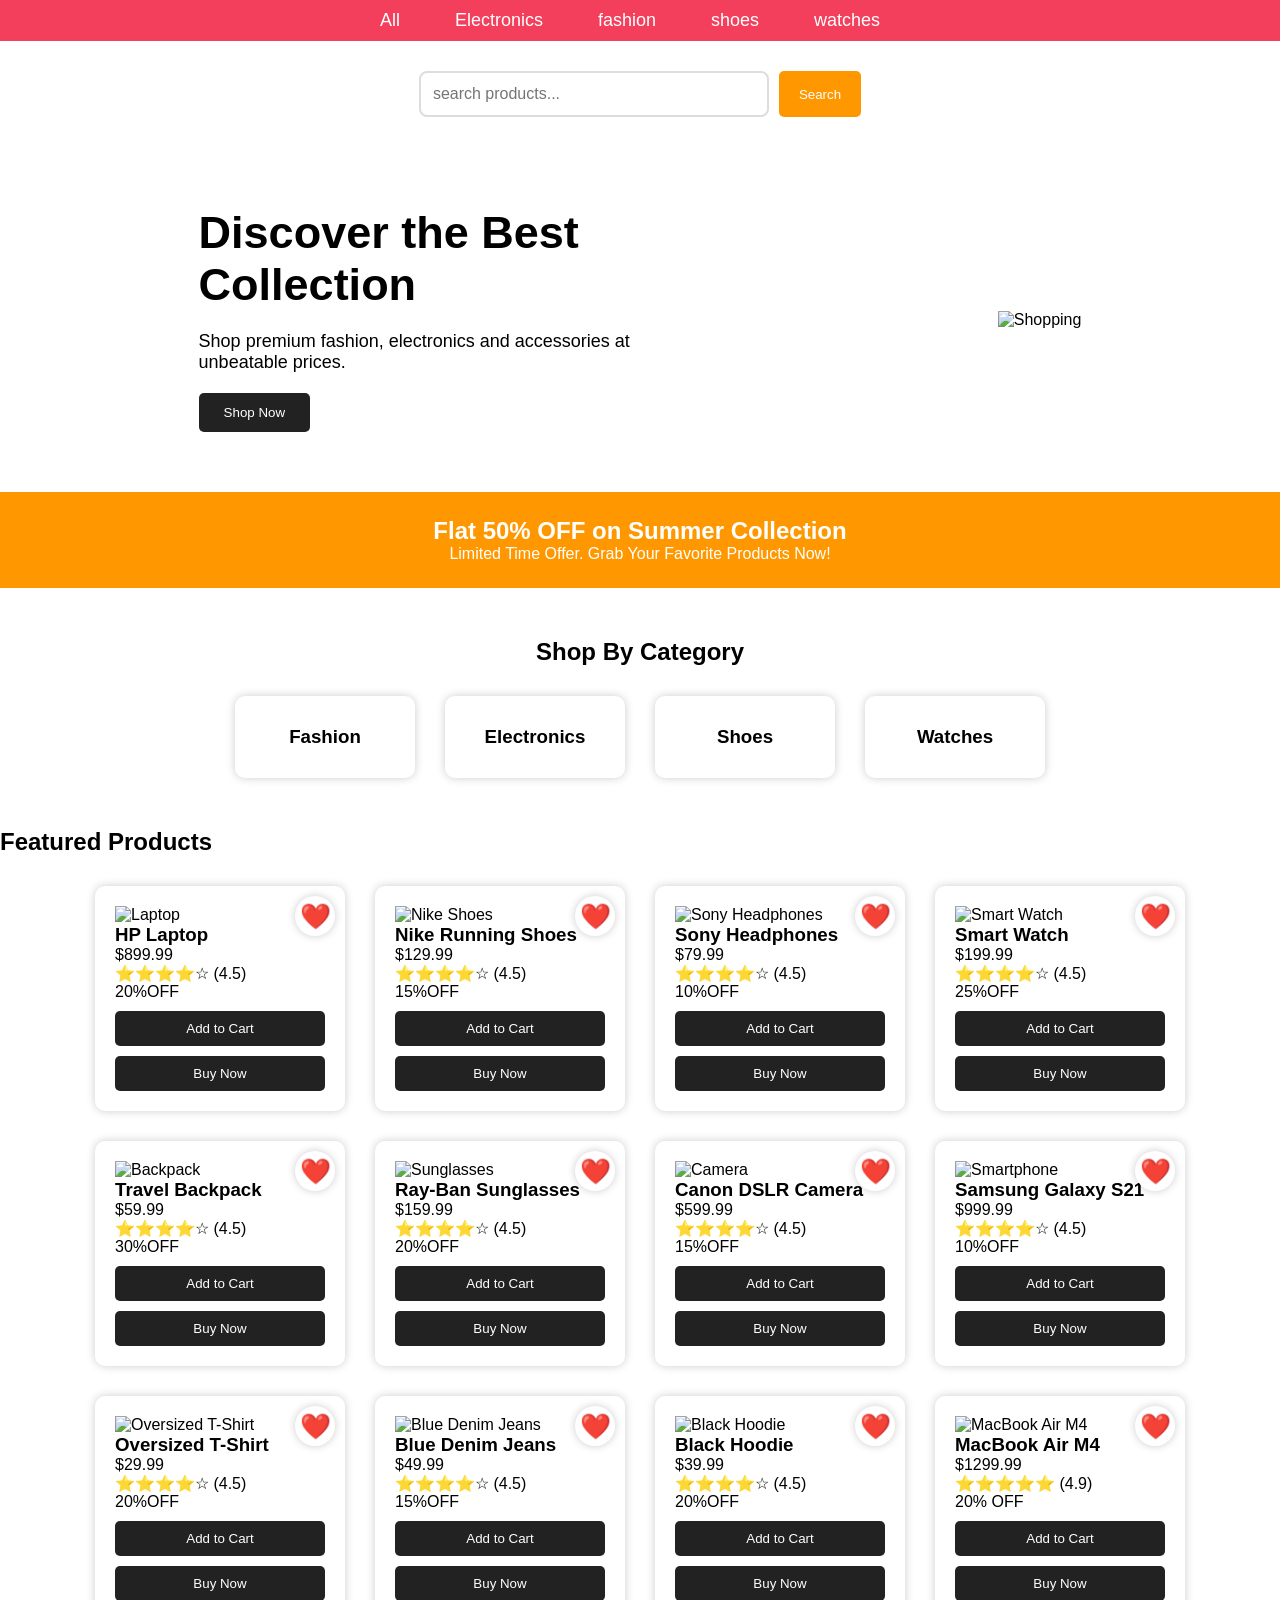
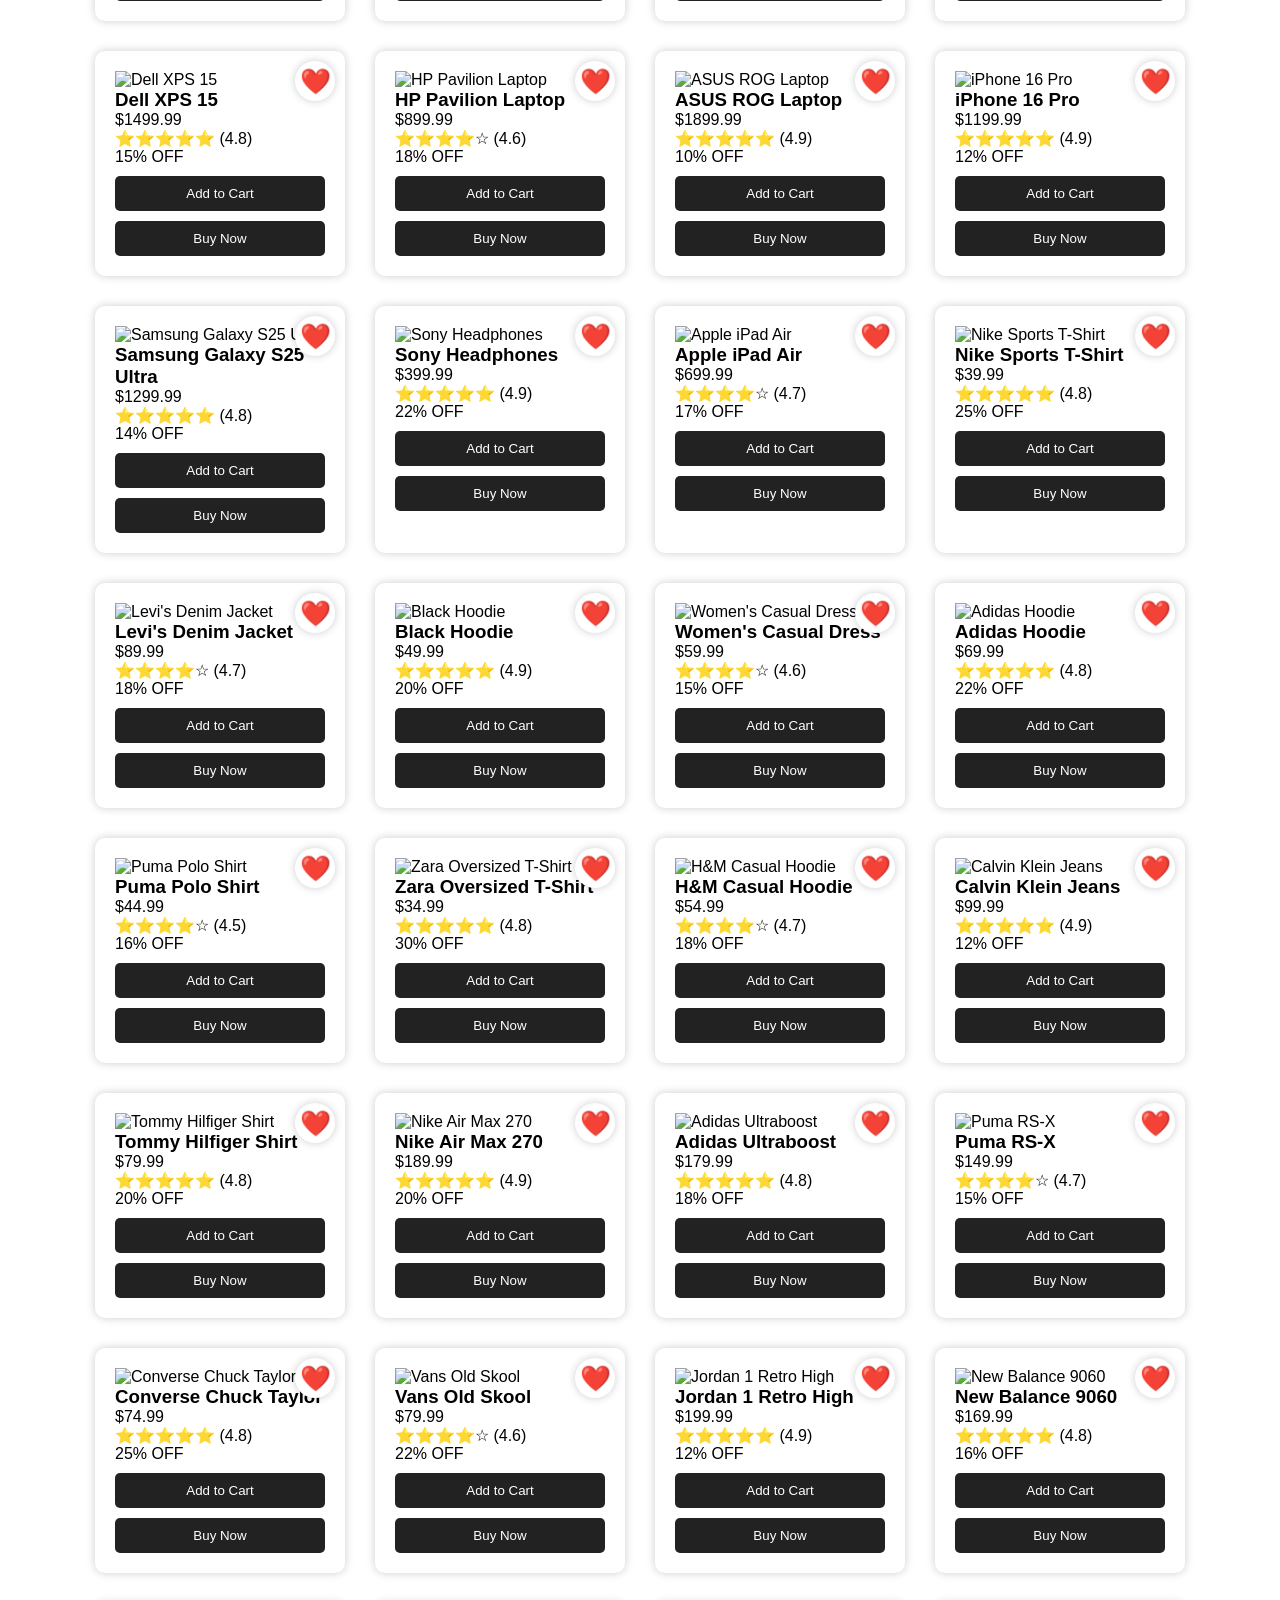
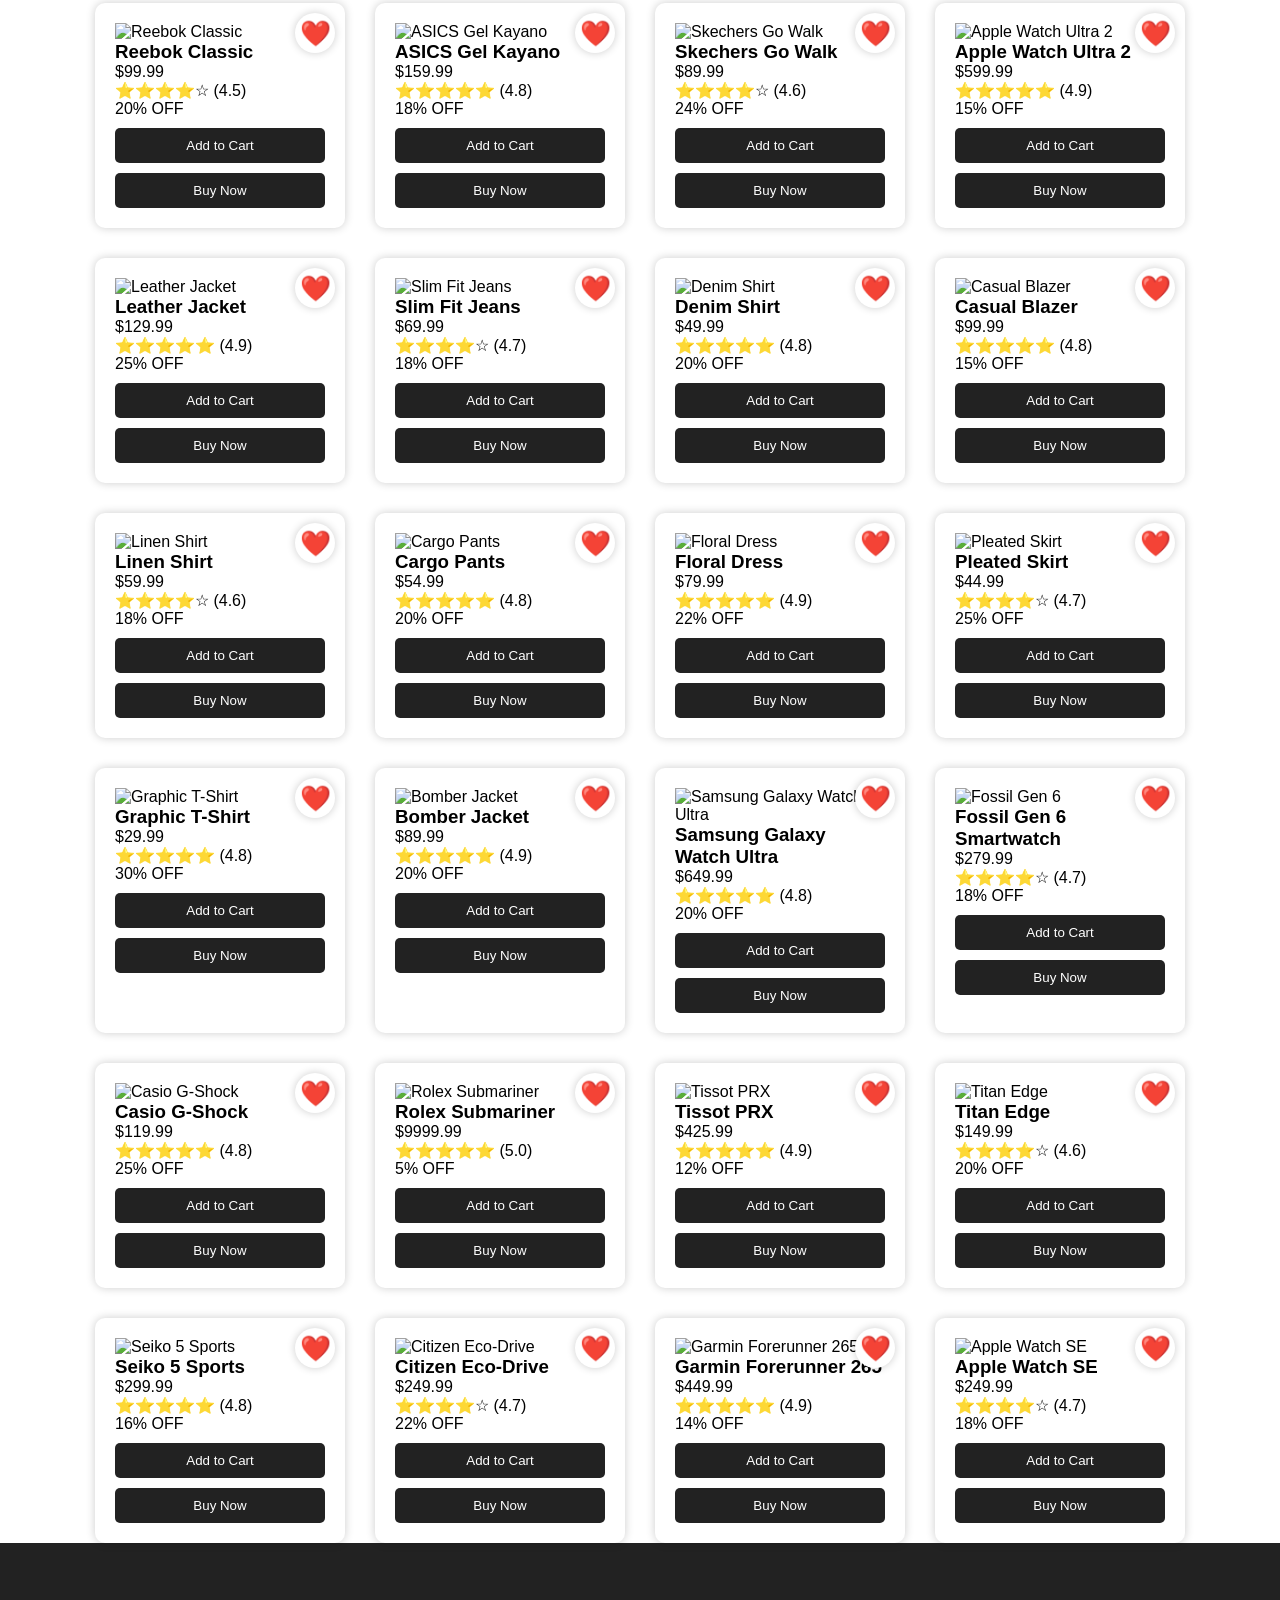
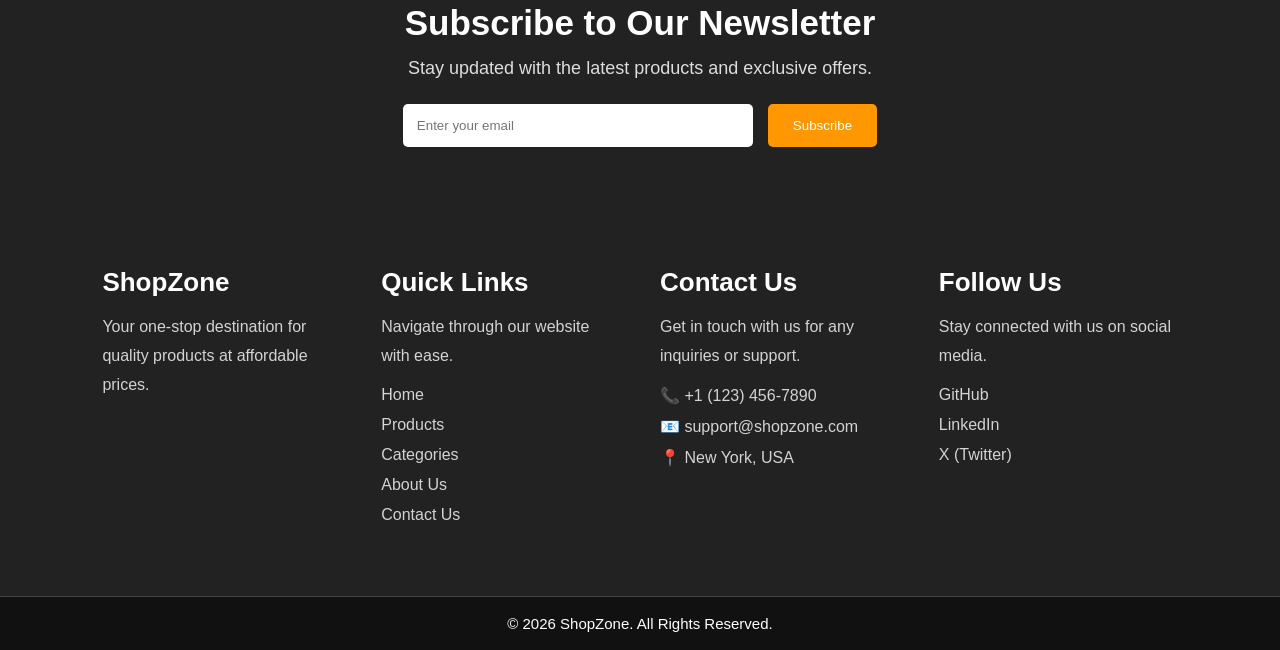
==== index.html @ 1c5a6ff9 "Set up JavaScript file for interactive features" ====
<!DOCTYPE html>
<html lang="en">
<head>
    <meta charset="UTF-8">
    <meta name="viewport" content="width=device-width, initial-scale=1.0">
    <title>shopzone</title>
    <link rel="stylesheet" href="style.css">
    <script src="script.js"></script>
</head>
<body>
    <div class="dot-grid">
        <div class="dot-grid__wrap">
            <canvas class="dot-grid__canvas"></canvas>
        </div>
    </div>

    <div class="content">
    <div class = "nav-bar">
    <a href="All">All</a>
    <a href="Electronics">Electronics</a>
    <a href="fashion">fashion</a>
    <a href="shoes">shoes</a>
    <a href="watches">watches</a>
    </div> 
    
    <div class="search-box">
        <input type="text" placeholder="search products...">
        <button>Search</button>
    </div>
    <section class="hero">

    <div class="hero-text">

        <h1>Discover the Best Collection</h1>

        <p>
            Shop premium fashion, electronics and accessories
            at unbeatable prices.
        </p>

        <button class="shop-btn">Shop Now</button>

    </div>

    <div class="hero-image">

        <img src="https://images.unsplash.com/photo-1607082348824-0a96f2a4b9da?w=600"
             alt="Shopping">

    </div>

</section>
 <section class="offer-banner">
        <h2>Flat 50% OFF on Summer Collection</h2>
        <p>Limited Time Offer. Grab Your Favorite Products Now!</p>
    </section>

    <section class="categories">

        <h2>Shop By Category</h2>

        <div class="category-container">

            <div class="category-card">
                <h3> Fashion</h3>
            </div>

            <div class="category-card">
                <h3> Electronics</h3>
            </div>

            <div class="category-card">
                <h3>Shoes</h3>
            </div>

            <div class="category-card">
                <h3>Watches</h3>
            </div>

        </div>

    </section>
    <section class="featured-products">

        <h2>Featured Products</h2>

        <div class="product-container">

            <div class="product-card">
                <span class="wishlist">❤️</span>
                <img src="https://images.unsplash.com/photo-1496181133206-80ce9b88a853?w=500" alt="Laptop">
                <h3>HP Laptop</h3>
                <p>$899.99</p>
                 <p>⭐⭐⭐⭐☆ (4.5)</p>
                 <p> 20%OFF </p>

                <button>Add to Cart</button>
                <button>Buy Now</button>
            </div>

            <div class="product-card">
                <span class="wishlist">❤️</span>
                <img src="https://images.unsplash.com/photo-1542291026-7eec264c27ff?w=500" alt="Nike Shoes">
                <h3>Nike Running Shoes</h3>
                <p>$129.99</p>
                <p>⭐⭐⭐⭐☆ (4.5)</p>
                <p> 15%OFF </p>

                 <button>Add to Cart</button>
                <button>Buy Now</button>
            </div>

            <div class="product-card">
                <span class="wishlist">❤️</span>
                <img src="https://images.unsplash.com/photo-1505740420928-5e560c06d30e?w=500" alt="Sony Headphones">
                <h3>Sony Headphones</h3>
                <p>$79.99</p>
                 <p>⭐⭐⭐⭐☆ (4.5)</p>
                 <p> 10%OFF </p>

                <button>Add to Cart</button>
                <button>Buy Now</button>
            </div>
            <div class="product-card">
            <span class="wishlist">❤️</span>
                <img src="https://images.unsplash.com/photo-1523275335684-37898b6baf30?w=500" alt="Smart Watch">
                <h3>Smart Watch</h3>
                <p>$199.99</p>
                 <p>⭐⭐⭐⭐☆ (4.5)</p>
                    <p> 25%OFF </p>

                    <button>Add to Cart</button>
                    <button>Buy Now</button>
            </div>
            <div class="product-card">
                <span class="wishlist">❤️</span>
                <img src="https://images.unsplash.com/photo-1553062407-98eeb64c6a62?w=500" alt="Backpack">
                <h3>Travel Backpack</h3>
                <p>$59.99</p>
                 <p>⭐⭐⭐⭐☆ (4.5)</p>
                    <p> 30%OFF </p>
                      <button>Add to Cart</button>
                <button>Buy Now</button>

            </div>
            <div class="product-card">
                <span class="wishlist">❤️</span>
                <img src="https://images.unsplash.com/photo-1511499767150-a48a237f0083?w=500" alt="Sunglasses">
                <h3>Ray-Ban Sunglasses</h3>
                <p>$159.99</p>
                 <p>⭐⭐⭐⭐☆ (4.5)</p>
                    <p> 20%OFF </p>
                      <button>Add to Cart</button>
                <button>Buy Now</button>

            </div>
            <div class="product-card">
                <span class="wishlist">❤️</span>
                <img src="https://images.unsplash.com/photo-1516035069371-29a1b244cc32?w=500" alt="Camera">
                <h3>Canon DSLR Camera</h3>
                <p>$599.99</p>
                 <p>⭐⭐⭐⭐☆ (4.5)</p>
                    <p> 15%OFF </p>
                      <button>Add to Cart</button>
                <button>Buy Now</button>
                    </div>
                    <div class="product-card">
                <span class="wishlist">❤️</span>
                <img src="https://images.unsplash.com/photo-1511707171634-5f897ff02aa9?w=500" alt="Smartphone"> 
                <h3>Samsung Galaxy S21</h3>
                <p>$999.99</p>
                 <p>⭐⭐⭐⭐☆ (4.5)</p>
                    <p> 10%OFF </p>
                      <button>Add to Cart</button>
                <button>Buy Now</button>
                    </div>
                    <div class="product-card">
                <span class="wishlist">❤️</span>
                <img src="https://images.unsplash.com/photo-1521572163474-6864f9cf17ab"
                alt="Oversized T-Shirt">
                <h3>Oversized T-Shirt</h3>
                <p>$29.99</p>
                    <p>⭐⭐⭐⭐☆ (4.5)</p>
                    <p> 20%OFF </p>
                      <button>Add to Cart</button>
                <button>Buy Now</button>
                    </div>
                    <div class="product-card">
                <span class="wishlist">❤️</span>
                <img src="https://images.unsplash.com/photo-1542272604-787c3835535d"alt="Blue Denim Jeans">
                <h3>Blue Denim Jeans</h3>
                <p>$49.99</p>
                    <p>⭐⭐⭐⭐☆ (4.5)</p>
                    <p> 15%OFF </p>
                      <button>Add to Cart</button>
                <button>Buy Now</button>
                    </div>
                        <div class="product-card">
                <span class="wishlist">❤️</span>
                <img src="https://images.unsplash.com/photo-1556821840-3a63f95609a7"alt="Black Hoodie">
                <h3>Black Hoodie</h3>
                <p>$39.99</p>
                    <p>⭐⭐⭐⭐☆ (4.5)</p>
                    <p> 20%OFF </p>
                      <button>Add to Cart</button>
                <button>Buy Now</button>
                
                    </div>

                    <div class="product-card">
    <span class="wishlist">❤️</span>
    <img src="https://images.unsplash.com/photo-1496181133206-80ce9b88a853?w=500" alt="MacBook Air M4">
    <h3>MacBook Air M4</h3>
    <p>$1299.99</p>
    <p>⭐⭐⭐⭐⭐ (4.9)</p>
    <p>20% OFF</p>
    <button>Add to Cart</button>
    <button>Buy Now</button>
</div>

<div class="product-card">
    <span class="wishlist">❤️</span>
    <img src="https://images.unsplash.com/photo-1496181133206-80ce9b88a853?auto=format&fit=crop&w=500&q=80" alt="Dell XPS 15">
    <h3>Dell XPS 15</h3>
    <p>$1499.99</p>
    <p>⭐⭐⭐⭐⭐ (4.8)</p>
    <p>15% OFF</p>
    <button>Add to Cart</button>
    <button>Buy Now</button>
</div>

<div class="product-card">
    <span class="wishlist">❤️</span>
    <img src="https://images.unsplash.com/photo-1541807084-5c52b6b3adef?w=500" alt="HP Pavilion Laptop">
    <h3>HP Pavilion Laptop</h3>
    <p>$899.99</p>
    <p>⭐⭐⭐⭐☆ (4.6)</p>
    <p>18% OFF</p>
    <button>Add to Cart</button>
    <button>Buy Now</button>
</div>

<div class="product-card">
    <span class="wishlist">❤️</span>
    <img src="https://images.unsplash.com/photo-1593642632823-8f785ba67e45?w=500" alt="ASUS ROG Laptop">
    <h3>ASUS ROG Laptop</h3>
    <p>$1899.99</p>
    <p>⭐⭐⭐⭐⭐ (4.9)</p>
    <p>10% OFF</p>
    <button>Add to Cart</button>
    <button>Buy Now</button>
</div>

<div class="product-card">
    <span class="wishlist">❤️</span>
    <img src="https://images.unsplash.com/photo-1511707171634-5f897ff02aa9?w=500" alt="iPhone 16 Pro">
    <h3>iPhone 16 Pro</h3>
    <p>$1199.99</p>
    <p>⭐⭐⭐⭐⭐ (4.9)</p>
    <p>12% OFF</p>
    <button>Add to Cart</button>
    <button>Buy Now</button>
</div>

<div class="product-card">
    <span class="wishlist">❤️</span>
    <img src="https://images.unsplash.com/photo-1610945265064-0e34e5519bbf?w=500" alt="Samsung Galaxy S25 Ultra">
    <h3>Samsung Galaxy S25 Ultra</h3>
    <p>$1299.99</p>
    <p>⭐⭐⭐⭐⭐ (4.8)</p>
    <p>14% OFF</p>
    <button>Add to Cart</button>
    <button>Buy Now</button>
</div>

<div class="product-card">
    <span class="wishlist">❤️</span>
    <img src="https://images.unsplash.com/photo-1505740420928-5e560c06d30e?w=500" alt="Sony Headphones">
    <h3>Sony Headphones</h3>
    <p>$399.99</p>
    <p>⭐⭐⭐⭐⭐ (4.9)</p>
    <p>22% OFF</p>
    <button>Add to Cart</button>
    <button>Buy Now</button>
</div>

<div class="product-card">
    <span class="wishlist">❤️</span>
    <img src="https://images.unsplash.com/photo-1544244015-0df4b3ffc6b0?w=500" alt="Apple iPad Air">
    <h3>Apple iPad Air</h3>
    <p>$699.99</p>
    <p>⭐⭐⭐⭐☆ (4.7)</p>
    <p>17% OFF</p>
    <button>Add to Cart</button>
    <button>Buy Now</button>
</div>
    <div class="product-card">
    <span class="wishlist">❤️</span>
    <img src="https://images.unsplash.com/photo-1521572267360-ee0c2909d518?w=500" alt="Nike Sports T-Shirt">
    <h3>Nike Sports T-Shirt</h3>
    <p>$39.99</p>
    <p>⭐⭐⭐⭐⭐ (4.8)</p>
    <p>25% OFF</p>
    <button>Add to Cart</button>
    <button>Buy Now</button>
</div>

<div class="product-card">
    <span class="wishlist">❤️</span>
    <img src="https://images.unsplash.com/photo-1515886657613-9f3515b0c78f?w=500" alt="Levi's Denim Jacket">
    <h3>Levi's Denim Jacket</h3>
    <p>$89.99</p>
    <p>⭐⭐⭐⭐☆ (4.7)</p>
    <p>18% OFF</p>
    <button>Add to Cart</button>
    <button>Buy Now</button>
</div>

<div class="product-card">
    <span class="wishlist">❤️</span>
    <img src="https://images.unsplash.com/photo-1556821840-3a63f95609a7?w=500" alt="Black Hoodie">
    <h3>Black Hoodie</h3>
    <p>$49.99</p>
    <p>⭐⭐⭐⭐⭐ (4.9)</p>
    <p>20% OFF</p>
    <button>Add to Cart</button>
    <button>Buy Now</button>
</div>

<div class="product-card">
    <span class="wishlist">❤️</span>
    <img src="https://images.unsplash.com/photo-1496747611176-843222e1e57c?w=500" alt="Women's Casual Dress">
    <h3>Women's Casual Dress</h3>
    <p>$59.99</p>
    <p>⭐⭐⭐⭐☆ (4.6)</p>
    <p>15% OFF</p>
    <button>Add to Cart</button>
    <button>Buy Now</button>
</div>

<div class="product-card">
    <span class="wishlist">❤️</span>
    <img src="https://images.unsplash.com/photo-1523398002811-999ca8dec234?w=500" alt="Adidas Hoodie">
    <h3>Adidas Hoodie</h3>
    <p>$69.99</p>
    <p>⭐⭐⭐⭐⭐ (4.8)</p>
    <p>22% OFF</p>
    <button>Add to Cart</button>
    <button>Buy Now</button>
</div>

<div class="product-card">
    <span class="wishlist">❤️</span>
    <img src="https://images.unsplash.com/photo-1529139574466-a303027c1d8b?w=500" alt="Puma Polo Shirt">
    <h3>Puma Polo Shirt</h3>
    <p>$44.99</p>
    <p>⭐⭐⭐⭐☆ (4.5)</p>
    <p>16% OFF</p>
    <button>Add to Cart</button>
    <button>Buy Now</button>
</div>

<div class="product-card">
    <span class="wishlist">❤️</span>
    <img src="https://images.unsplash.com/photo-1512436991641-6745cdb1723f?w=500" alt="Zara Oversized T-Shirt">
    <h3>Zara Oversized T-Shirt</h3>
    <p>$34.99</p>
    <p>⭐⭐⭐⭐⭐ (4.8)</p>
    <p>30% OFF</p>
    <button>Add to Cart</button>
    <button>Buy Now</button>
</div>

<div class="product-card">
    <span class="wishlist">❤️</span>
    <img src="https://images.unsplash.com/photo-1483985988355-763728e1935b?w=500" alt="H&M Casual Hoodie">
    <h3>H&M Casual Hoodie</h3>
    <p>$54.99</p>
    <p>⭐⭐⭐⭐☆ (4.7)</p>
    <p>18% OFF</p>
    <button>Add to Cart</button>
    <button>Buy Now</button>
</div>

<div class="product-card">
    <span class="wishlist">❤️</span>
    <img src="https://images.unsplash.com/photo-1541099649105-f69ad21f3246?w=500" alt="Calvin Klein Jeans">
    <h3>Calvin Klein Jeans</h3>
    <p>$99.99</p>
    <p>⭐⭐⭐⭐⭐ (4.9)</p>
    <p>12% OFF</p>
    <button>Add to Cart</button>
    <button>Buy Now</button>
</div>

<div class="product-card">
    <span class="wishlist">❤️</span>
    <img src="https://images.unsplash.com/photo-1529139574466-a303027c1d8b?w=500" alt="Tommy Hilfiger Shirt">
    <h3>Tommy Hilfiger Shirt</h3>
    <p>$79.99</p>
    <p>⭐⭐⭐⭐⭐ (4.8)</p>
    <p>20% OFF</p>
    <button>Add to Cart</button>
    <button>Buy Now</button>
</div>
    <div class="product-card">
    <span class="wishlist">❤️</span>
    <img src="https://images.unsplash.com/photo-1542291026-7eec264c27ff?w=500" alt="Nike Air Max 270">
    <h3>Nike Air Max 270</h3>
    <p>$189.99</p>
    <p>⭐⭐⭐⭐⭐ (4.9)</p>
    <p>20% OFF</p>
    <button>Add to Cart</button>
    <button>Buy Now</button>
</div>

<div class="product-card">
    <span class="wishlist">❤️</span>
    <img src="https://images.unsplash.com/photo-1600185365483-26d7a4cc7519?w=500" alt="Adidas Ultraboost">
    <h3>Adidas Ultraboost</h3>
    <p>$179.99</p>
    <p>⭐⭐⭐⭐⭐ (4.8)</p>
    <p>18% OFF</p>
    <button>Add to Cart</button>
    <button>Buy Now</button>
</div>

<div class="product-card">
    <span class="wishlist">❤️</span>
    <img src="https://images.unsplash.com/photo-1608231387042-66d1773070a5?w=500" alt="Puma RS-X">
    <h3>Puma RS-X</h3>
    <p>$149.99</p>
    <p>⭐⭐⭐⭐☆ (4.7)</p>
    <p>15% OFF</p>
    <button>Add to Cart</button>
    <button>Buy Now</button>
</div>

<div class="product-card">
    <span class="wishlist">❤️</span>
    <img src="https://images.unsplash.com/photo-1543508282-6319a3e2621f?w=500" alt="Converse Chuck Taylor">
    <h3>Converse Chuck Taylor</h3>
    <p>$74.99</p>
    <p>⭐⭐⭐⭐⭐ (4.8)</p>
    <p>25% OFF</p>
    <button>Add to Cart</button>
    <button>Buy Now</button>
</div>

<div class="product-card">
    <span class="wishlist">❤️</span>
    <img src="https://images.unsplash.com/photo-1525966222134-fcfa99b8ae77?w=500" alt="Vans Old Skool">
    <h3>Vans Old Skool</h3>
    <p>$79.99</p>
    <p>⭐⭐⭐⭐☆ (4.6)</p>
    <p>22% OFF</p>
    <button>Add to Cart</button>
    <button>Buy Now</button>
</div>

<div class="product-card">
    <span class="wishlist">❤️</span>
    <img src="https://images.unsplash.com/photo-1595950653106-6c9ebd614d3a?w=500" alt="Jordan 1 Retro High">
    <h3>Jordan 1 Retro High</h3>
    <p>$199.99</p>
    <p>⭐⭐⭐⭐⭐ (4.9)</p>
    <p>12% OFF</p>
    <button>Add to Cart</button>
    <button>Buy Now</button>
</div>

<div class="product-card">
    <span class="wishlist">❤️</span>
    <img src="https://images.unsplash.com/photo-1595341888016-a392ef81b7de?w=500" alt="New Balance 9060">
    <h3>New Balance 9060</h3>
    <p>$169.99</p>
    <p>⭐⭐⭐⭐⭐ (4.8)</p>
    <p>16% OFF</p>
    <button>Add to Cart</button>
    <button>Buy Now</button>
</div>

<div class="product-card">
    <span class="wishlist">❤️</span>
    <img src="https://images.unsplash.com/photo-1515955656352-a1fa3ffcd111?w=500" alt="Reebok Classic">
    <h3>Reebok Classic</h3>
    <p>$99.99</p>
    <p>⭐⭐⭐⭐☆ (4.5)</p>
    <p>20% OFF</p>
    <button>Add to Cart</button>
    <button>Buy Now</button>
</div>

<div class="product-card">
    <span class="wishlist">❤️</span>
    <img src="https://images.unsplash.com/photo-1556906781-9a412961c28c?w=500" alt="ASICS Gel Kayano">
    <h3>ASICS Gel Kayano</h3>
    <p>$159.99</p>
    <p>⭐⭐⭐⭐⭐ (4.8)</p>
    <p>18% OFF</p>
    <button>Add to Cart</button>
    <button>Buy Now</button>
</div>

<div class="product-card">
    <span class="wishlist">❤️</span>
    <img src="https://images.unsplash.com/photo-1460353581641-37baddab0fa2?w=500" alt="Skechers Go Walk">
    <h3>Skechers Go Walk</h3>
    <p>$89.99</p>
    <p>⭐⭐⭐⭐☆ (4.6)</p>
    <p>24% OFF</p>
    <button>Add to Cart</button>
    <button>Buy Now</button>
</div>
    <div class="product-card">
    <span class="wishlist">❤️</span>
    <img src="https://images.unsplash.com/photo-1617043786394-f977fa12eddf?auto=format&fit=crop&w=500&q=80" alt="Apple Watch Ultra 2">
    <h3>Apple Watch Ultra 2</h3>
    <p>$599.99</p>
    <p>⭐⭐⭐⭐⭐ (4.9)</p>
    <p>15% OFF</p>
    <button>Add to Cart</button>
    <button>Buy Now</button>
</div>
<div class="product-card">
    <span class="wishlist">❤️</span>
    <img src="https://images.unsplash.com/photo-1551232864-3f0890e580d9?auto=format&fit=crop&w=500&q=80" alt="Leather Jacket">
    <h3>Leather Jacket</h3>
    <p>$129.99</p>
    <p>⭐⭐⭐⭐⭐ (4.9)</p>
    <p>25% OFF</p>
    <button>Add to Cart</button>
    <button>Buy Now</button>
</div>

<div class="product-card">
    <span class="wishlist">❤️</span>
    <img src="https://images.unsplash.com/photo-1541099649105-f69ad21f3246?auto=format&fit=crop&w=500&q=80" alt="Slim Fit Jeans">
    <h3>Slim Fit Jeans</h3>
    <p>$69.99</p>
    <p>⭐⭐⭐⭐☆ (4.7)</p>
    <p>18% OFF</p>
    <button>Add to Cart</button>
    <button>Buy Now</button>
</div>

<div class="product-card">
    <span class="wishlist">❤️</span>
    <img src="https://images.unsplash.com/photo-1515886657613-9f3515b0c78f?auto=format&fit=crop&w=500&q=80" alt="Denim Shirt">
    <h3>Denim Shirt</h3>
    <p>$49.99</p>
    <p>⭐⭐⭐⭐⭐ (4.8)</p>
    <p>20% OFF</p>
    <button>Add to Cart</button>
    <button>Buy Now</button>
</div>

<div class="product-card">
    <span class="wishlist">❤️</span>
    <img src="https://images.unsplash.com/photo-1483985988355-763728e1935b?auto=format&fit=crop&w=500&q=80" alt="Casual Blazer">
    <h3>Casual Blazer</h3>
    <p>$99.99</p>
    <p>⭐⭐⭐⭐⭐ (4.8)</p>
    <p>15% OFF</p>
    <button>Add to Cart</button>
    <button>Buy Now</button>
</div>

<div class="product-card">
    <span class="wishlist">❤️</span>
    <img src="https://images.unsplash.com/photo-1529139574466-a303027c1d8b?auto=format&fit=crop&w=500&q=80" alt="Linen Shirt">
    <h3>Linen Shirt</h3>
    <p>$59.99</p>
    <p>⭐⭐⭐⭐☆ (4.6)</p>
    <p>18% OFF</p>
    <button>Add to Cart</button>
    <button>Buy Now</button>
</div>

<div class="product-card">
    <span class="wishlist">❤️</span>
    <img src="https://images.unsplash.com/photo-1503342217505-b0a15ec3261c?auto=format&fit=crop&w=500&q=80" alt="Cargo Pants">
    <h3>Cargo Pants</h3>
    <p>$54.99</p>
    <p>⭐⭐⭐⭐⭐ (4.8)</p>
    <p>20% OFF</p>
    <button>Add to Cart</button>
    <button>Buy Now</button>
</div>

<div class="product-card">
    <span class="wishlist">❤️</span>
    <img src="https://images.unsplash.com/photo-1496747611176-843222e1e57c?auto=format&fit=crop&w=500&q=80" alt="Floral Dress">
    <h3>Floral Dress</h3>
    <p>$79.99</p>
    <p>⭐⭐⭐⭐⭐ (4.9)</p>
    <p>22% OFF</p>
    <button>Add to Cart</button>
    <button>Buy Now</button>
</div>

<div class="product-card">
    <span class="wishlist">❤️</span>
    <img src="https://images.unsplash.com/photo-1515372039744-b8f02a3ae446?auto=format&fit=crop&w=500&q=80" alt="Pleated Skirt">
    <h3>Pleated Skirt</h3>
    <p>$44.99</p>
    <p>⭐⭐⭐⭐☆ (4.7)</p>
    <p>25% OFF</p>
    <button>Add to Cart</button>
    <button>Buy Now</button>
</div>

<div class="product-card">
    <span class="wishlist">❤️</span>
    <img src="https://images.unsplash.com/photo-1521572267360-ee0c2909d518?auto=format&fit=crop&w=500&q=80" alt="Graphic T-Shirt">
    <h3>Graphic T-Shirt</h3>
    <p>$29.99</p>
    <p>⭐⭐⭐⭐⭐ (4.8)</p>
    <p>30% OFF</p>
    <button>Add to Cart</button>
    <button>Buy Now</button>
</div>

<div class="product-card">
    <span class="wishlist">❤️</span>
    <img src="https://images.unsplash.com/photo-1523398002811-999ca8dec234?auto=format&fit=crop&w=500&q=80" alt="Bomber Jacket">
    <h3>Bomber Jacket</h3>
    <p>$89.99</p>
    <p>⭐⭐⭐⭐⭐ (4.9)</p>
    <p>20% OFF</p>
    <button>Add to Cart</button>
    <button>Buy Now</button>
</div>

<div class="product-card">
    <span class="wishlist">❤️</span>
    <img src="https://images.unsplash.com/photo-1434493789847-2f02dc6ca35d?w=500" alt="Samsung Galaxy Watch Ultra">
    <h3>Samsung Galaxy Watch Ultra</h3>
    <p>$649.99</p>
    <p>⭐⭐⭐⭐⭐ (4.8)</p>
    <p>20% OFF</p>
    <button>Add to Cart</button>
    <button>Buy Now</button>
</div>

<div class="product-card">
    <span class="wishlist">❤️</span>
    <img src="https://images.unsplash.com/photo-1547996160-81dfa63595aa?w=500" alt="Fossil Gen 6">
    <h3>Fossil Gen 6 Smartwatch</h3>
    <p>$279.99</p>
    <p>⭐⭐⭐⭐☆ (4.7)</p>
    <p>18% OFF</p>
    <button>Add to Cart</button>
    <button>Buy Now</button>
</div>

<div class="product-card">
    <span class="wishlist">❤️</span>
    <img src="https://images.unsplash.com/photo-1508057198894-247b23fe5ade?w=500" alt="Casio G-Shock">
    <h3>Casio G-Shock</h3>
    <p>$119.99</p>
    <p>⭐⭐⭐⭐⭐ (4.8)</p>
    <p>25% OFF</p>
    <button>Add to Cart</button>
    <button>Buy Now</button>
</div>

<div class="product-card">
    <span class="wishlist">❤️</span>
    <img src="https://images.unsplash.com/photo-1524805444758-089113d48a6d?w=500" alt="Rolex Submariner">
    <h3>Rolex Submariner</h3>
    <p>$9999.99</p>
    <p>⭐⭐⭐⭐⭐ (5.0)</p>
    <p>5% OFF</p>
    <button>Add to Cart</button>
    <button>Buy Now</button>
</div>

<div class="product-card">
    <span class="wishlist">❤️</span>
    <img src="https://images.unsplash.com/photo-1434056886845-dac89ffe9b56?w=500" alt="Tissot PRX">
    <h3>Tissot PRX</h3>
    <p>$425.99</p>
    <p>⭐⭐⭐⭐⭐ (4.9)</p>
    <p>12% OFF</p>
    <button>Add to Cart</button>
    <button>Buy Now</button>
</div>

<div class="product-card">
    <span class="wishlist">❤️</span>
    <img src="https://images.unsplash.com/photo-1508057198894-247b23fe5ade?w=500" alt="Titan Edge">
    <h3>Titan Edge</h3>
    <p>$149.99</p>
    <p>⭐⭐⭐⭐☆ (4.6)</p>
    <p>20% OFF</p>
    <button>Add to Cart</button>
    <button>Buy Now</button>
</div>

<div class="product-card">
    <span class="wishlist">❤️</span>
    <img src="https://images.unsplash.com/photo-1511385348-a52b4a160dc2?w=500" alt="Seiko 5 Sports">
    <h3>Seiko 5 Sports</h3>
    <p>$299.99</p>
    <p>⭐⭐⭐⭐⭐ (4.8)</p>
    <p>16% OFF</p>
    <button>Add to Cart</button>
    <button>Buy Now</button>
</div>

<div class="product-card">
    <span class="wishlist">❤️</span>
    <img src="https://images.unsplash.com/photo-1500530855697-b586d89ba3ee?w=500" alt="Citizen Eco-Drive">
    <h3>Citizen Eco-Drive</h3>
    <p>$249.99</p>
    <p>⭐⭐⭐⭐☆ (4.7)</p>
    <p>22% OFF</p>
    <button>Add to Cart</button>
    <button>Buy Now</button>
</div>

<div class="product-card">
    <span class="wishlist">❤️</span>
    <img src="https://images.unsplash.com/photo-1542496658-e33a6d0d50f6?w=500" alt="Garmin Forerunner 265">
    <h3>Garmin Forerunner 265</h3>
    <p>$449.99</p>
    <p>⭐⭐⭐⭐⭐ (4.9)</p>
    <p>14% OFF</p>
    <button>Add to Cart</button>
    <button>Buy Now</button>
</div>
<div class="product-card">
    <span class="wishlist">❤️</span>
    <img src="https://images.unsplash.com/photo-1434493789847-2f02dc6ca35d?auto=format&fit=crop&w=500&q=80" alt="Apple Watch SE">
    <h3>Apple Watch SE</h3>
    <p>$249.99</p>
    <p>⭐⭐⭐⭐☆ (4.7)</p>
    <p>18% OFF</p>
    <button>Add to Cart</button>
    <button>Buy Now</button>
</div>
        </div>
    </section>
    </div>
    <section class="newsletter">
        <h2>Subscribe to Our Newsletter</h2>
        <p>Stay updated with the latest products and exclusive offers.</p>
        <div class="newsletter-box">
            <input type="email" placeholder="Enter your email">
            <button>Subscribe</button>
        </div>  
    </section>
    <section>

<footer class="footer">


    <div class="footer-section">
        <h2>ShopZone</h2>

        <p>
            Your one-stop destination for quality products at affordable prices.
        </p>
    </div>
    <div class="quick-links">

        <h2>Quick Links</h2>

        <p>Navigate through our website with ease.</p>

        <ul>
            <li><a href="#">Home</a></li>
            <li><a href="#">Products</a></li>
            <li><a href="#">Categories</a></li>
            <li><a href="#">About Us</a></li>
            <li><a href="#">Contact Us</a></li>
        </ul>

    </div>

    <div class="contact">

        <h2>Contact Us</h2>

        <p>Get in touch with us for any inquiries or support.</p>

        <ul>
            <li>📞 +1 (123) 456-7890</li>
            <li>📧 support@shopzone.com</li>
            <li>📍 New York, USA</li>
        </ul>

    </div>

    <div class="follow">

        <h2>Follow Us</h2>

        <p>Stay connected with us on social media.</p>

        <ul>
            <li><a href="https://github.com/diya-codessss" target="_blank">GitHub</a></li>
            <li><a href="https://www.linkedin.com/in/diya-khandelwal-b9633b383/" target="_blank">LinkedIn</a></li>
            <li><a href="https://x.com/Khande98283Diya" target="_blank">X (Twitter)</a></li>
        </ul>

    </div>

</footer>


<div class="footer-bottom">

    <p>© 2026 ShopZone. All Rights Reserved.</p>

</div>
</body>
</html>
---- style.css ----
*{
    margin:0;
    padding:0;
    box-sizing:border-box;
    font-family:Arial, Helvetica, sans-serif;
}

body{
    .dot-grid {
  display: flex;
  align-items: center;
  justify-content: center;
  height: 100%;
  width: 100%;
  position: relative;
}

.dot-grid__wrap {
  width: 100%;
  height: 100%;
  position: relative;
}

.dot-grid__canvas {
  position: absolute;
  inset: 0;
  width: 100%;
  height: 100%;
  pointer-events: none;
}
.content{
    position: relative;
    z-index: 1;
}
}
.nav-bar {
    background-color: rgb(243, 62, 92);   /* Spotify green */
    padding: 10px 20px;
    display: flex;
    justify-content: center;
    align-items: center;
    gap: 35px;
}
.nav-bar a{
    color: white;
    text-decoration: none;
    font-size: 18px;
    margin-right: 20px;
}
.nav-bar a:hover{
    color:#ff9800;
}
.search-box{
    display:flex;
    justify-content:center;
    margin:30px;
    gap:10px;
}

.search-box input{
    width: 350px;
    padding: 12px;
    border: 2px solid #ddd;
    border-radius: 8px;
    font-size: 16px;
    
}
.search-box button{
    padding:10px 20px;
    border:none;
    background:#ff9800;
    color:white;
    border-radius:5px;
    cursor:pointer;
}

.search-box button:hover{
    background:#e68900;
}
.product-card{
    position: relative;
}

.wishlist{
    position: absolute;
    top: 10px;
    right: 10px;

    font-size: 25px;
    cursor: pointer;

    background: white;
    width: 40px;
    height: 40px;

    display: flex;
    justify-content: center;
    align-items: center;

    border-radius: 50%;
    box-shadow: 0 0 8px rgba(0,0,0,0.2);
}

.wishlist:hover{
    color: red;
    transform: scale(1.1);
}
.hero{
    display:flex;
    justify-content:space-around;
    align-items:center;
    padding:60px;
}

.hero-text{
    width:45%;
}

.hero-text h1{
    font-size:45px;
    margin-bottom:20px;
}

.hero-text p{
    font-size:18px;
    margin-bottom:20px;
}

.shop-btn{
    padding:12px 25px;
    border:none;
    background:#222;
    color:white;
    cursor:pointer;
    border-radius:5px;
}

.shop-btn:hover{
    background:#ff9800;
}

.hero-image img{
    width:450px;
}


.offer-banner{
    background:#ff9800;
    color:white;
    text-align:center;
    padding:25px;
}


.categories{
    padding:50px;
    text-align:center;
}

.category-container{
    display:flex;
    justify-content:center;
    gap:30px;
    margin-top:30px;
}

.category-card{
    background:white;
    padding:30px;
    width:180px;
    border-radius:10px;
    box-shadow:0 0 10px rgba(0,0,0,.2);
    transition:.3s;
}

.category-card:hover{
    transform:translateY(-8px);
}



.products{
    padding:50px;
    text-align:center;
}

.product-container{
    display:flex;
    justify-content:center;
    gap:30px;
    flex-wrap:wrap;
    margin-top:30px;
}

.product-card{
    width:250px;
    background:white;
    border-radius:10px;
    box-shadow:0 0 10px rgba(0,0,0,.2);
    padding:20px;
    transition:.3s;
}

.product-card:hover{
    transform:translateY(-10px);
}

.product-card img{
    width:100%;
    height:220px;
    object-fit:cover;
}

.price{
    color:#ff5722;
    font-size:22px;
    font-weight:bold;
    margin:10px 0;
}

.product-card button{
    width:100%;
    padding:10px;
    margin-top:10px;
    border:none;
    background:#222;
    color:white;
    cursor:pointer;
    border-radius:5px;
}

.product-card button:hover{
    background:#ff9800;
}
.newsletter{
    text-align:center;
    padding:60px 20px;
    background:#222;
    color:white;
}

.newsletter h2{
    font-size:35px;
    margin-bottom:15px;
}

.newsletter p{
    font-size:18px;
    margin-bottom:25px;
    color:#ddd;
}

.newsletter-box{
    display:flex;
    justify-content:center;
    gap:15px;
    flex-wrap:wrap;
}

.newsletter-box input{
    width:350px;
    padding:14px;
    border:none;
    border-radius:5px;
    outline:none;
}

.newsletter-box button{
    padding:14px 25px;
    background:#ff9800;
    color:white;
    border:none;
    border-radius:5px;
    cursor:pointer;
    transition:.3s;
}

.newsletter-box button:hover{
    background:#e62600;
}

.footer{
    display:flex;
    justify-content:space-between;
    align-items:flex-start;
    flex-wrap:wrap;
    background:#222;
    color:white;
    padding:60px 8%;
    gap:40px;
}

.footer-section,
.quick-links,
.contact,
.follow{
    flex:1;
    min-width:220px;
}

.footer h2{
    font-size:26px;
    margin-bottom:15px;
    color:#fff;
}

.footer p{
    color:#d3d3d3;
    line-height:1.8;
    margin-bottom:15px;
}


.quick-links ul,
.contact ul,
.follow ul{
    list-style:none;
    padding:0;
    margin:0;
}

.quick-links li,
.contact li,
.follow li{
    margin:12px 0;
}


.quick-links a,
.follow a{
    text-decoration:none;
    color:#d3d3d3;
    transition:.3s;
}

.quick-links a:hover,
.follow a:hover{
    color:#ff9800;
    padding-left:6px;
}


.contact li{
    color:#d3d3d3;
}

.footer-bottom{
    background:#111;
    color:white;
    text-align:center;
    padding:18px;
    font-size:15px;
    border-top:1px solid #444;
}
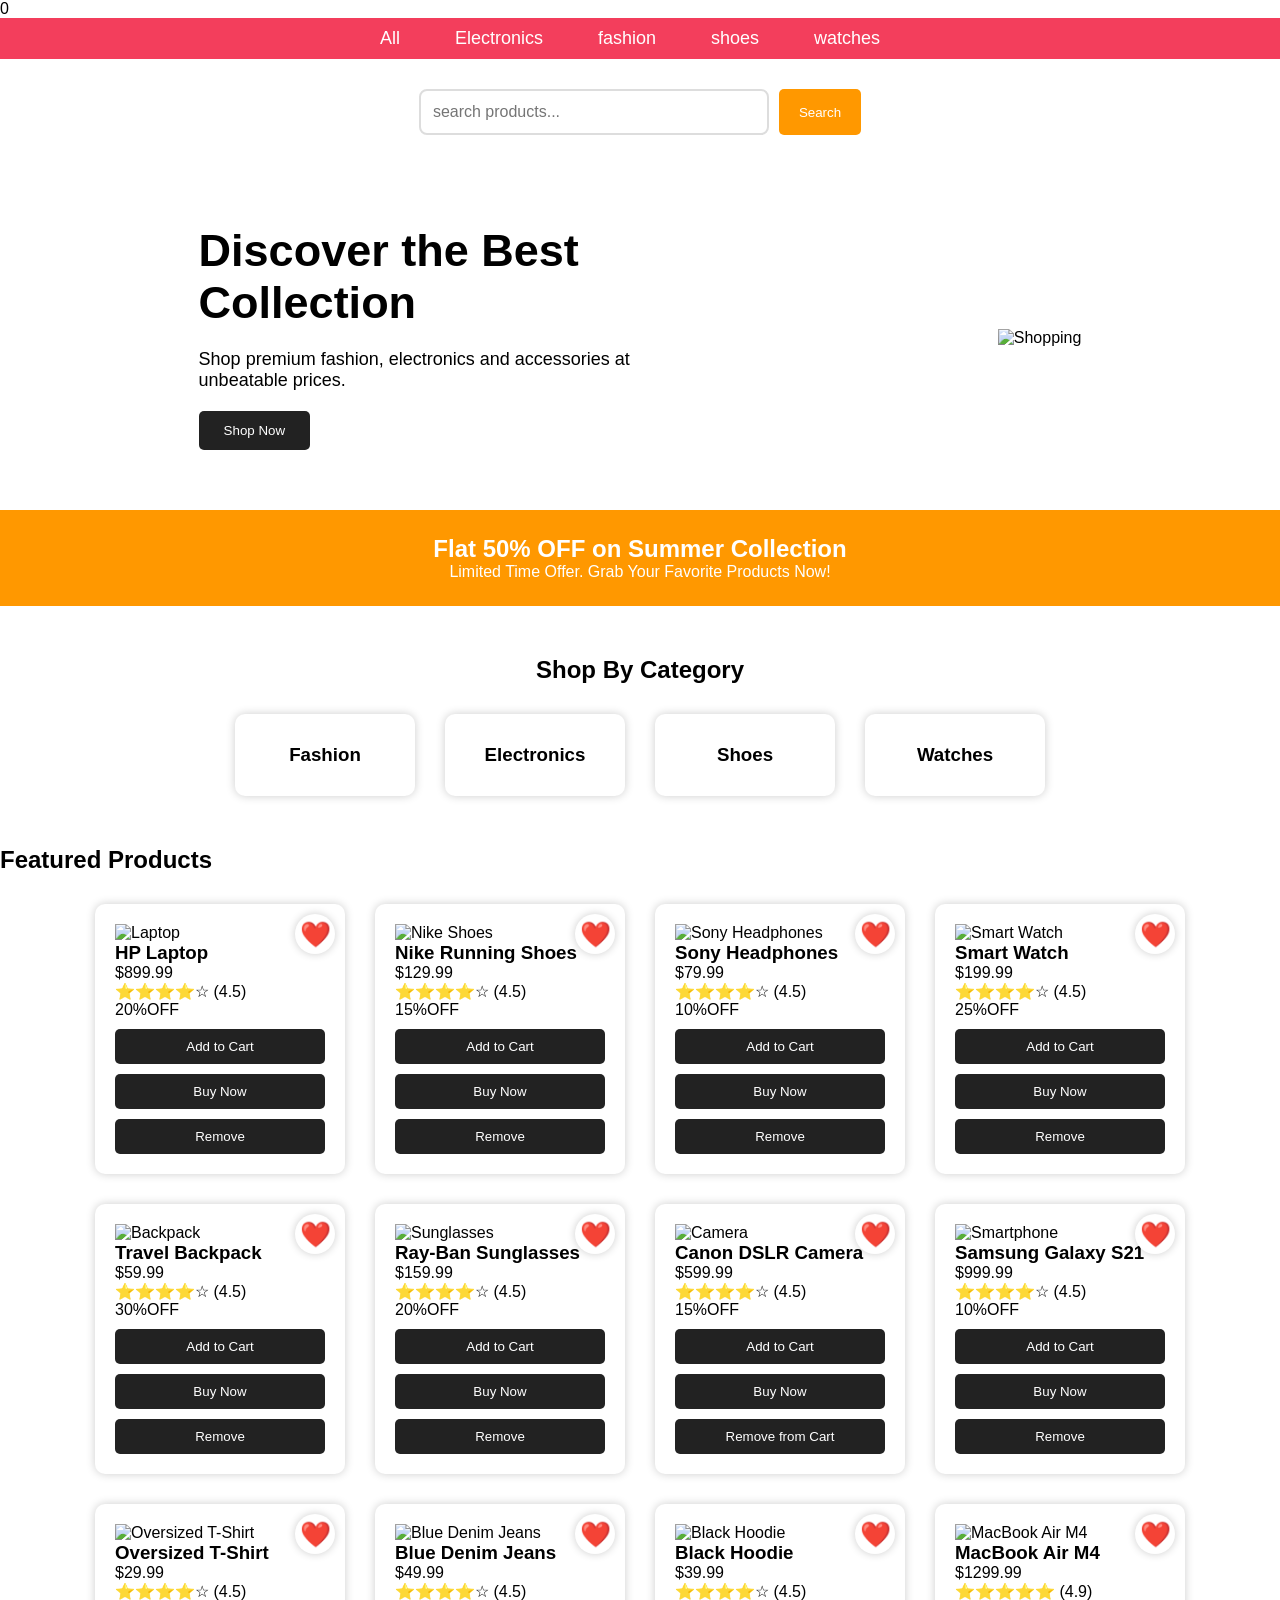
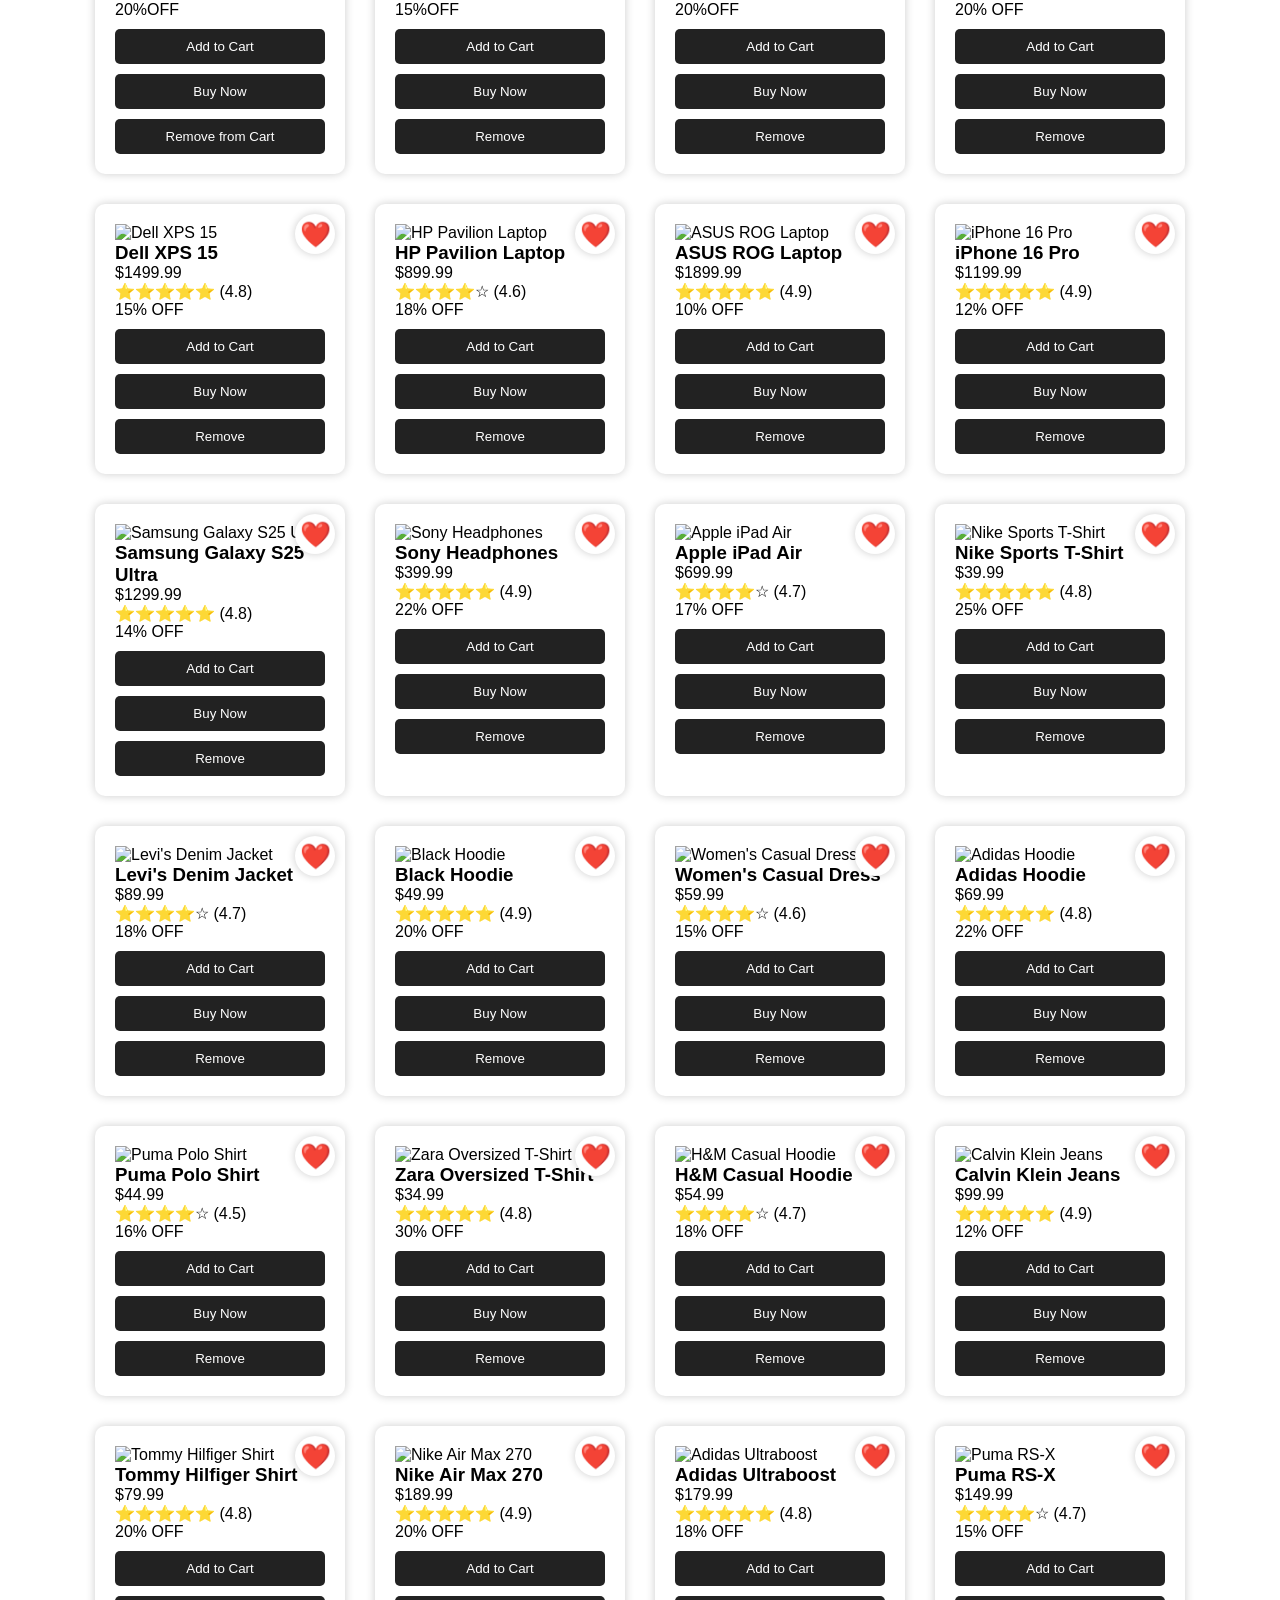
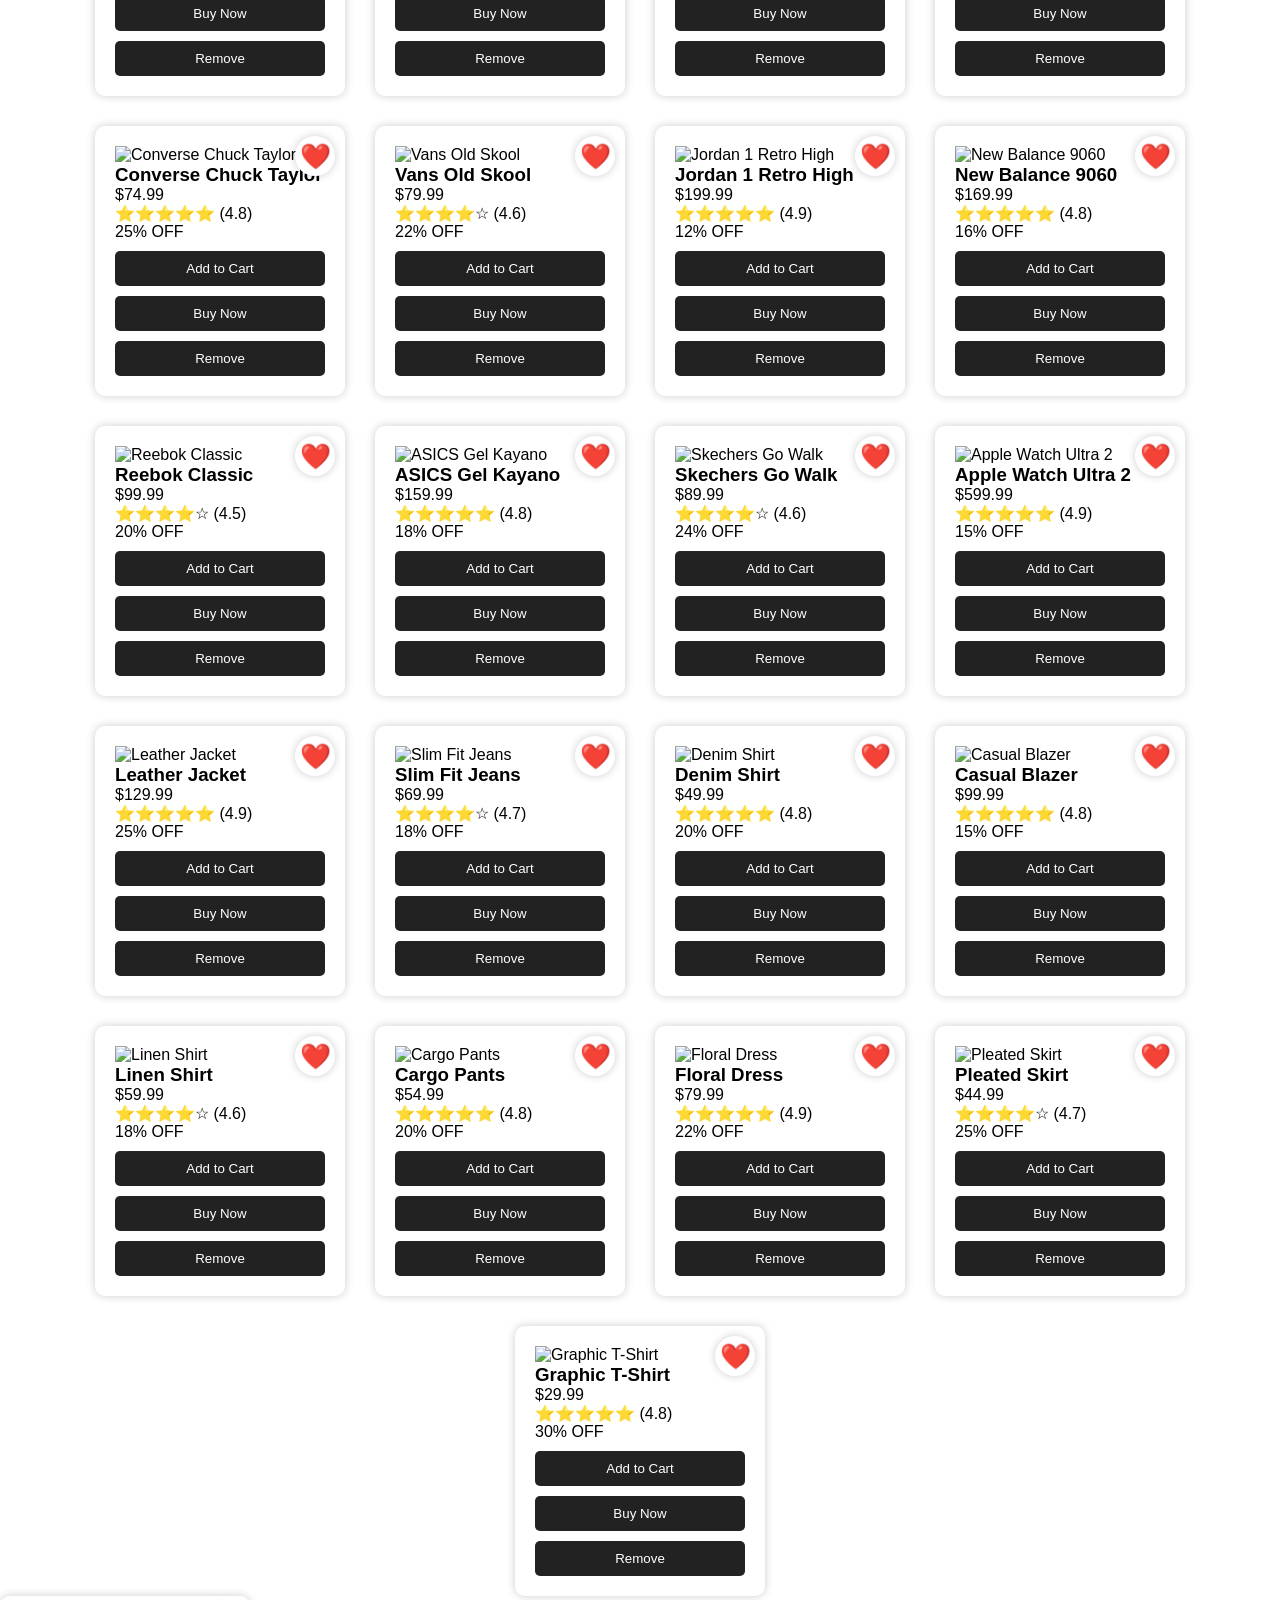
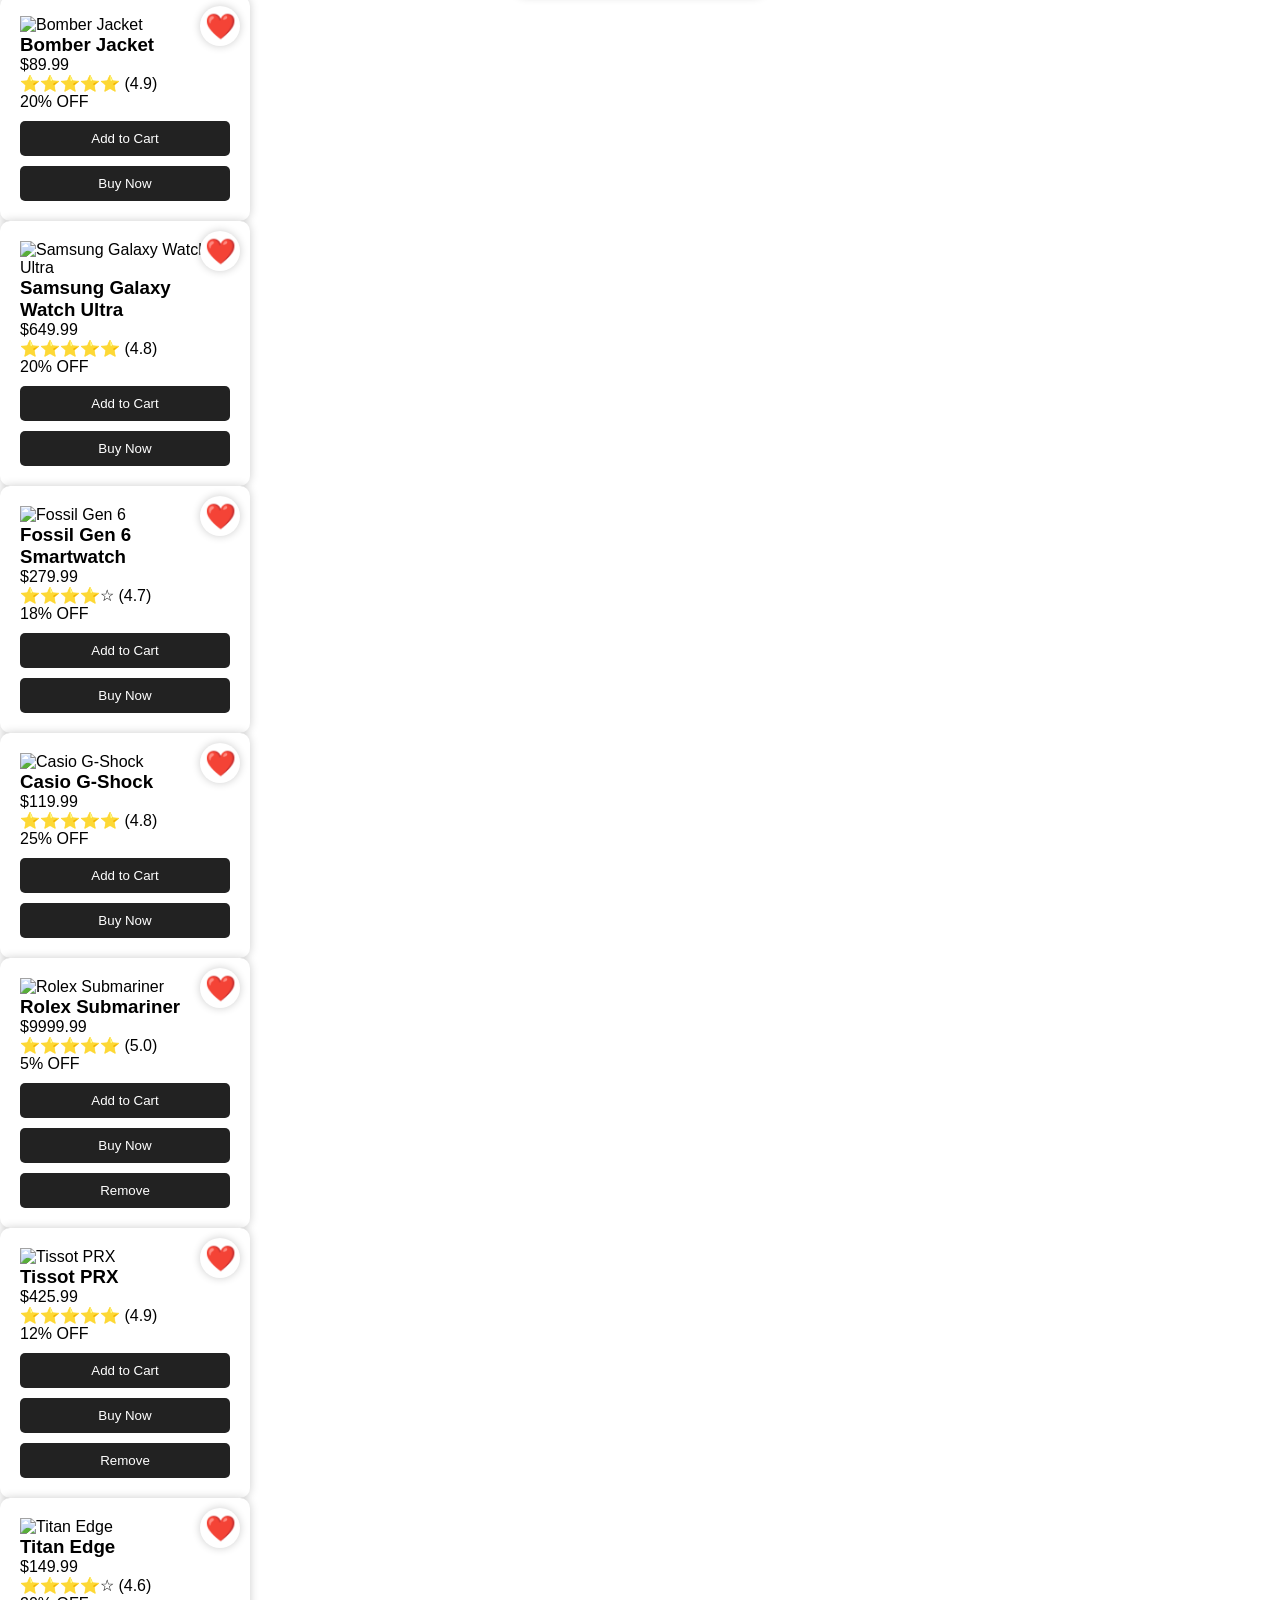
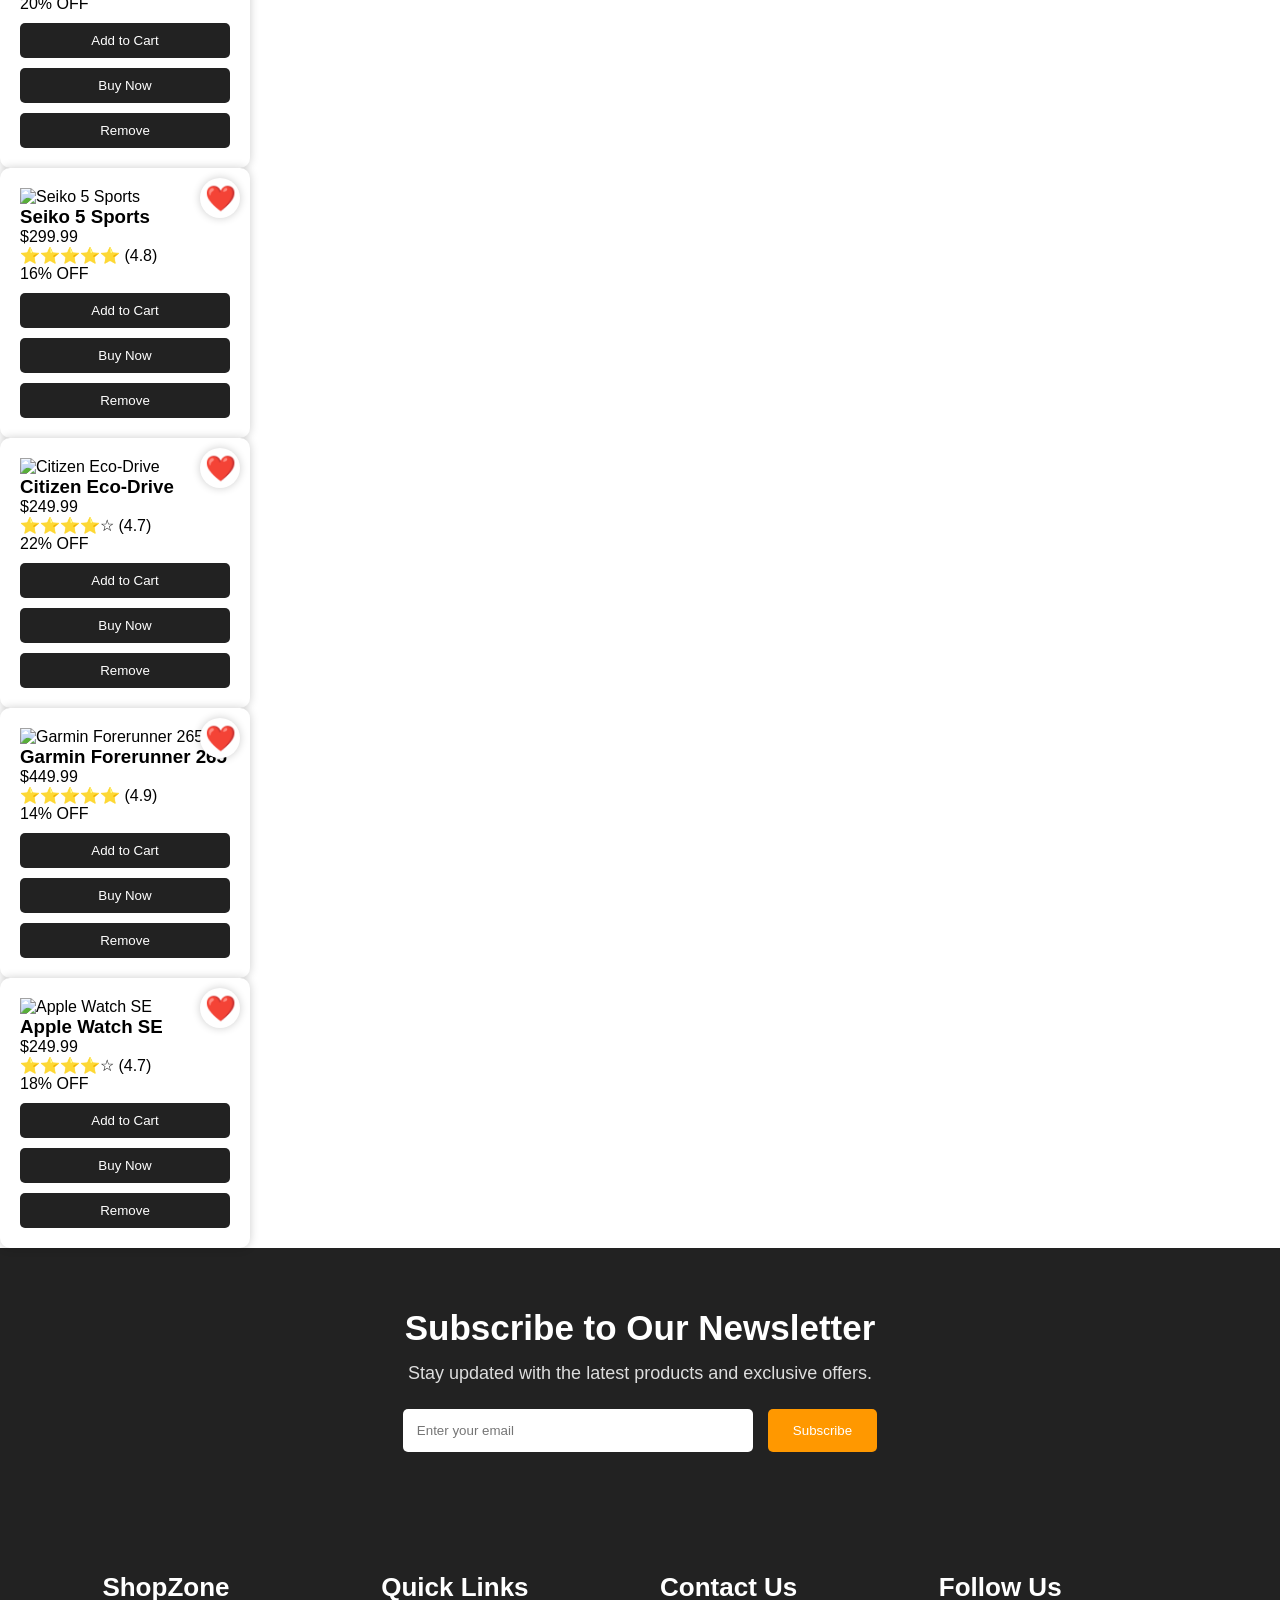
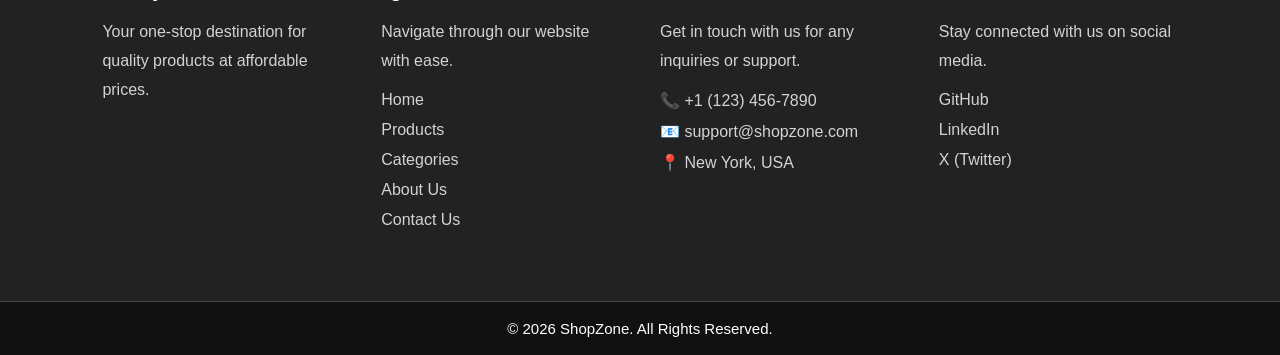
==== commit 6d61f0e7: "Initialize JavaScript and set up button event listeners" ====
--- a/index.html
+++ b/index.html
@@ -5,15 +5,17 @@
     <meta name="viewport" content="width=device-width, initial-scale=1.0">
     <title>shopzone</title>
     <link rel="stylesheet" href="style.css">
-    <script src="script.js"></script>
 </head>
+<script src="script.js"></script>
 <body>
+    <div class = "cart">
+        <span id = "cart-count">0</span>
+    </div>
     <div class="dot-grid">
         <div class="dot-grid__wrap">
             <canvas class="dot-grid__canvas"></canvas>
         </div>
     </div>
-
     <div class="content">
     <div class = "nav-bar">
     <a href="All">All</a>
@@ -94,9 +96,9 @@
                  <p>⭐⭐⭐⭐☆ (4.5)</p>
                  <p> 20%OFF </p>
 
-                <button>Add to Cart</button>
-                <button>Buy Now</button>
-            </div>
+                <button class="add-btn" >Add to Cart</button>
+                <button class=" but-now">Buy Now</button>
+<button class="remove-btn">Remove</button>            </div>
 
             <div class="product-card">
                 <span class="wishlist">❤️</span>
@@ -105,10 +107,9 @@
                 <p>$129.99</p>
                 <p>⭐⭐⭐⭐☆ (4.5)</p>
                 <p> 15%OFF </p>
-
-                 <button>Add to Cart</button>
-                <button>Buy Now</button>
-            </div>
+                 <button class="add-btn">Add to Cart</button>
+                <button class="buy-now">Buy Now</button>
+<button class="remove-btn">Remove</button>            </div>
 
             <div class="product-card">
                 <span class="wishlist">❤️</span>
@@ -118,9 +119,9 @@
                  <p>⭐⭐⭐⭐☆ (4.5)</p>
                  <p> 10%OFF </p>
 
-                <button>Add to Cart</button>
-                <button>Buy Now</button>
-            </div>
+                <button class="add-cart">Add to Cart</button>
+                <button class="buy-now">Buy Now</button>
+   <button class="remove-btn">Remove</button>            </div>
             <div class="product-card">
             <span class="wishlist">❤️</span>
                 <img src="https://images.unsplash.com/photo-1523275335684-37898b6baf30?w=500" alt="Smart Watch">
@@ -129,9 +130,9 @@
                  <p>⭐⭐⭐⭐☆ (4.5)</p>
                     <p> 25%OFF </p>
 
-                    <button>Add to Cart</button>
-                    <button>Buy Now</button>
-            </div>
+                    <button class="add-cart">Add to Cart</button>
+                    <button class="buy-now">Buy Now</button>
+   <button class="remove-btn">Remove</button>            </div>
             <div class="product-card">
                 <span class="wishlist">❤️</span>
                 <img src="https://images.unsplash.com/photo-1553062407-98eeb64c6a62?w=500" alt="Backpack">
@@ -139,9 +140,9 @@
                 <p>$59.99</p>
                  <p>⭐⭐⭐⭐☆ (4.5)</p>
                     <p> 30%OFF </p>
-                      <button>Add to Cart</button>
-                <button>Buy Now</button>
-
+                      <button class="add-cart">Add to Cart</button>
+                <button class="buy-now">Buy Now</button>
+               <button class="remove-btn">Remove</button> 
             </div>
             <div class="product-card">
                 <span class="wishlist">❤️</span>
@@ -150,9 +151,9 @@
                 <p>$159.99</p>
                  <p>⭐⭐⭐⭐☆ (4.5)</p>
                     <p> 20%OFF </p>
-                      <button>Add to Cart</button>
-                <button>Buy Now</button>
-
+                      <button class="add-cart">Add to Cart</button>
+                <button class="buy-now">Buy Now</button>
+               <button class="remove-btn">Remove</button>
             </div>
             <div class="product-card">
                 <span class="wishlist">❤️</span>
@@ -161,8 +162,9 @@
                 <p>$599.99</p>
                  <p>⭐⭐⭐⭐☆ (4.5)</p>
                     <p> 15%OFF </p>
-                      <button>Add to Cart</button>
-                <button>Buy Now</button>
+                      <button class="add-cart">Add to Cart</button>
+                <button class="buy-now">Buy Now</button>
+                <button class="remove-cart">Remove from Cart</button>
                     </div>
                     <div class="product-card">
                 <span class="wishlist">❤️</span>
@@ -171,9 +173,9 @@
                 <p>$999.99</p>
                  <p>⭐⭐⭐⭐☆ (4.5)</p>
                     <p> 10%OFF </p>
-                      <button>Add to Cart</button>
-                <button>Buy Now</button>
-                    </div>
+                      <button class="add-cart">Add to Cart</button>
+                <button class="buy-now">Buy Now</button>
+               <button class="remove-btn">Remove</button>                    </div>
                     <div class="product-card">
                 <span class="wishlist">❤️</span>
                 <img src="https://images.unsplash.com/photo-1521572163474-6864f9cf17ab"
@@ -182,8 +184,9 @@
                 <p>$29.99</p>
                     <p>⭐⭐⭐⭐☆ (4.5)</p>
                     <p> 20%OFF </p>
-                      <button>Add to Cart</button>
-                <button>Buy Now</button>
+                      <button class="add-cart">Add to Cart</button>
+                <button class="buy-now">Buy Now</button>
+                <button class="remove-cart">Remove from Cart</button>
                     </div>
                     <div class="product-card">
                 <span class="wishlist">❤️</span>
@@ -192,9 +195,9 @@
                 <p>$49.99</p>
                     <p>⭐⭐⭐⭐☆ (4.5)</p>
                     <p> 15%OFF </p>
-                      <button>Add to Cart</button>
-                <button>Buy Now</button>
-                    </div>
+                      <button class="add-cart">Add to Cart</button>
+                <button class="buy-now">Buy Now</button>
+               <button class="remove-btn">Remove</button>                    </div>
                         <div class="product-card">
                 <span class="wishlist">❤️</span>
                 <img src="https://images.unsplash.com/photo-1556821840-3a63f95609a7"alt="Black Hoodie">
@@ -202,10 +205,9 @@
                 <p>$39.99</p>
                     <p>⭐⭐⭐⭐☆ (4.5)</p>
                     <p> 20%OFF </p>
-                      <button>Add to Cart</button>
-                <button>Buy Now</button>
-                
-                    </div>
+                      <button class="add-cart">Add to Cart</button>
+                <button class="buy-now">Buy Now</button>
+               <button class="remove-btn">Remove</button>                    </div>
 
                     <div class="product-card">
     <span class="wishlist">❤️</span>
@@ -214,9 +216,9 @@
     <p>$1299.99</p>
     <p>⭐⭐⭐⭐⭐ (4.9)</p>
     <p>20% OFF</p>
-    <button>Add to Cart</button>
-    <button>Buy Now</button>
-</div>
+    <button class="add-cart">Add to Cart</button>
+    <button class="buy-now">Buy Now</button>
+   <button class="remove-btn">Remove</button></div>
 
 <div class="product-card">
     <span class="wishlist">❤️</span>
@@ -225,9 +227,9 @@
     <p>$1499.99</p>
     <p>⭐⭐⭐⭐⭐ (4.8)</p>
     <p>15% OFF</p>
-    <button>Add to Cart</button>
-    <button>Buy Now</button>
-</div>
+    <button class="add-cart">Add to Cart</button>
+    <button class="buy-now">Buy Now</button>
+   <button class="remove-btn">Remove</button></div>
 
 <div class="product-card">
     <span class="wishlist">❤️</span>
@@ -236,9 +238,9 @@
     <p>$899.99</p>
     <p>⭐⭐⭐⭐☆ (4.6)</p>
     <p>18% OFF</p>
-    <button>Add to Cart</button>
-    <button>Buy Now</button>
-</div>
+    <button class="add-cart">Add to Cart</button>
+    <button class="buy-now">Buy Now</button>
+   <button class="remove-btn">Remove</button></div>
 
 <div class="product-card">
     <span class="wishlist">❤️</span>
@@ -247,9 +249,9 @@
     <p>$1899.99</p>
     <p>⭐⭐⭐⭐⭐ (4.9)</p>
     <p>10% OFF</p>
-    <button>Add to Cart</button>
-    <button>Buy Now</button>
-</div>
+    <button class="add-cart">Add to Cart</button>
+    <button class="buy-now">Buy Now</button>
+   <button class="remove-btn">Remove</button></div>
 
 <div class="product-card">
     <span class="wishlist">❤️</span>
@@ -258,9 +260,9 @@
     <p>$1199.99</p>
     <p>⭐⭐⭐⭐⭐ (4.9)</p>
     <p>12% OFF</p>
-    <button>Add to Cart</button>
-    <button>Buy Now</button>
-</div>
+    <button class="add-cart">Add to Cart</button>
+    <button class="buy-now">Buy Now</button>
+   <button class="remove-btn">Remove</button></div>
 
 <div class="product-card">
     <span class="wishlist">❤️</span>
@@ -269,9 +271,9 @@
     <p>$1299.99</p>
     <p>⭐⭐⭐⭐⭐ (4.8)</p>
     <p>14% OFF</p>
-    <button>Add to Cart</button>
-    <button>Buy Now</button>
-</div>
+    <button class="add-cart">Add to Cart</button>
+    <button class="buy-now">Buy Now</button>
+   <button class="remove-btn">Remove</button></div>
 
 <div class="product-card">
     <span class="wishlist">❤️</span>
@@ -280,9 +282,9 @@
     <p>$399.99</p>
     <p>⭐⭐⭐⭐⭐ (4.9)</p>
     <p>22% OFF</p>
-    <button>Add to Cart</button>
-    <button>Buy Now</button>
-</div>
+    <button class="add-cart">Add to Cart</button>
+    <button class="buy-now">Buy Now</button>
+   <button class="remove-btn">Remove</button></div>
 
 <div class="product-card">
     <span class="wishlist">❤️</span>
@@ -291,9 +293,9 @@
     <p>$699.99</p>
     <p>⭐⭐⭐⭐☆ (4.7)</p>
     <p>17% OFF</p>
-    <button>Add to Cart</button>
-    <button>Buy Now</button>
-</div>
+    <button class="add-cart">Add to Cart</button>
+    <button class="buy-now">Buy Now</button>
+   <button class="remove-btn">Remove</button></div>
     <div class="product-card">
     <span class="wishlist">❤️</span>
     <img src="https://images.unsplash.com/photo-1521572267360-ee0c2909d518?w=500" alt="Nike Sports T-Shirt">
@@ -301,9 +303,9 @@
     <p>$39.99</p>
     <p>⭐⭐⭐⭐⭐ (4.8)</p>
     <p>25% OFF</p>
-    <button>Add to Cart</button>
-    <button>Buy Now</button>
-</div>
+    <button class="add-cart">Add to Cart</button>
+    <button class="buy-now">Buy Now</button>
+   <button class="remove-btn">Remove</button></div>
 
 <div class="product-card">
     <span class="wishlist">❤️</span>
@@ -312,9 +314,9 @@
     <p>$89.99</p>
     <p>⭐⭐⭐⭐☆ (4.7)</p>
     <p>18% OFF</p>
-    <button>Add to Cart</button>
-    <button>Buy Now</button>
-</div>
+    <button class="add-cart">Add to Cart</button>
+    <button class="buy-now">Buy Now</button>
+   <button class="remove-btn">Remove</button></div>
 
 <div class="product-card">
     <span class="wishlist">❤️</span>
@@ -323,9 +325,9 @@
     <p>$49.99</p>
     <p>⭐⭐⭐⭐⭐ (4.9)</p>
     <p>20% OFF</p>
-    <button>Add to Cart</button>
-    <button>Buy Now</button>
-</div>
+    <button class="add-cart">Add to Cart</button>
+    <button class="buy-now">Buy Now</button>
+   <button class="remove-btn">Remove</button></div>
 
 <div class="product-card">
     <span class="wishlist">❤️</span>
@@ -334,9 +336,9 @@
     <p>$59.99</p>
     <p>⭐⭐⭐⭐☆ (4.6)</p>
     <p>15% OFF</p>
-    <button>Add to Cart</button>
-    <button>Buy Now</button>
-</div>
+    <button class="add-cart">Add to Cart</button>
+    <button class="buy-now">Buy Now</button>
+   <button class="remove-btn">Remove</button></div>
 
 <div class="product-card">
     <span class="wishlist">❤️</span>
@@ -345,9 +347,9 @@
     <p>$69.99</p>
     <p>⭐⭐⭐⭐⭐ (4.8)</p>
     <p>22% OFF</p>
-    <button>Add to Cart</button>
-    <button>Buy Now</button>
-</div>
+    <button class="add-cart">Add to Cart</button>
+    <button class="buy-now">Buy Now</button>
+   <button class="remove-btn">Remove</button></div>
 
 <div class="product-card">
     <span class="wishlist">❤️</span>
@@ -356,9 +358,9 @@
     <p>$44.99</p>
     <p>⭐⭐⭐⭐☆ (4.5)</p>
     <p>16% OFF</p>
-    <button>Add to Cart</button>
-    <button>Buy Now</button>
-</div>
+    <button class="add-cart">Add to Cart</button>
+    <button class="buy-now">Buy Now</button>
+   <button class="remove-btn">Remove</button></div>
 
 <div class="product-card">
     <span class="wishlist">❤️</span>
@@ -367,9 +369,9 @@
     <p>$34.99</p>
     <p>⭐⭐⭐⭐⭐ (4.8)</p>
     <p>30% OFF</p>
-    <button>Add to Cart</button>
-    <button>Buy Now</button>
-</div>
+    <button class="add-cart">Add to Cart</button>
+    <button class="buy-now">Buy Now</button>
+   <button class="remove-btn">Remove</button></div>
 
 <div class="product-card">
     <span class="wishlist">❤️</span>
@@ -378,9 +380,9 @@
     <p>$54.99</p>
     <p>⭐⭐⭐⭐☆ (4.7)</p>
     <p>18% OFF</p>
-    <button>Add to Cart</button>
-    <button>Buy Now</button>
-</div>
+    <button class="add-cart">Add to Cart</button>
+    <button class="buy-now">Buy Now</button>
+   <button class="remove-btn">Remove</button></div>
 
 <div class="product-card">
     <span class="wishlist">❤️</span>
@@ -389,9 +391,9 @@
     <p>$99.99</p>
     <p>⭐⭐⭐⭐⭐ (4.9)</p>
     <p>12% OFF</p>
-    <button>Add to Cart</button>
-    <button>Buy Now</button>
-</div>
+    <button class="add-cart">Add to Cart</button>
+    <button class="buy-now">Buy Now</button>
+   <button class="remove-btn">Remove</button></div>
 
 <div class="product-card">
     <span class="wishlist">❤️</span>
@@ -400,9 +402,9 @@
     <p>$79.99</p>
     <p>⭐⭐⭐⭐⭐ (4.8)</p>
     <p>20% OFF</p>
-    <button>Add to Cart</button>
-    <button>Buy Now</button>
-</div>
+    <button class="add-cart">Add to Cart</button>
+    <button class="buy-now">Buy Now</button>
+   <button class="remove-btn">Remove</button></div>
     <div class="product-card">
     <span class="wishlist">❤️</span>
     <img src="https://images.unsplash.com/photo-1542291026-7eec264c27ff?w=500" alt="Nike Air Max 270">
@@ -410,9 +412,9 @@
     <p>$189.99</p>
     <p>⭐⭐⭐⭐⭐ (4.9)</p>
     <p>20% OFF</p>
-    <button>Add to Cart</button>
-    <button>Buy Now</button>
-</div>
+    <button class="add-cart">Add to Cart</button>
+    <button class="buy-now">Buy Now</button>
+   <button class="remove-btn">Remove</button></div>
 
 <div class="product-card">
     <span class="wishlist">❤️</span>
@@ -421,9 +423,9 @@
     <p>$179.99</p>
     <p>⭐⭐⭐⭐⭐ (4.8)</p>
     <p>18% OFF</p>
-    <button>Add to Cart</button>
-    <button>Buy Now</button>
-</div>
+    <button class="add-cart">Add to Cart</button>
+    <button class="buy-now">Buy Now</button>
+   <button class="remove-btn">Remove</button></div>
 
 <div class="product-card">
     <span class="wishlist">❤️</span>
@@ -432,9 +434,9 @@
     <p>$149.99</p>
     <p>⭐⭐⭐⭐☆ (4.7)</p>
     <p>15% OFF</p>
-    <button>Add to Cart</button>
-    <button>Buy Now</button>
-</div>
+    <button class="add-cart">Add to Cart</button>
+    <button class="buy-now">Buy Now</button>
+   <button class="remove-btn">Remove</button></div>
 
 <div class="product-card">
     <span class="wishlist">❤️</span>
@@ -443,9 +445,9 @@
     <p>$74.99</p>
     <p>⭐⭐⭐⭐⭐ (4.8)</p>
     <p>25% OFF</p>
-    <button>Add to Cart</button>
-    <button>Buy Now</button>
-</div>
+    <button class="add-cart">Add to Cart</button>
+    <button class="buy-now">Buy Now</button>
+   <button class="remove-btn">Remove</button></div>
 
 <div class="product-card">
     <span class="wishlist">❤️</span>
@@ -454,9 +456,9 @@
     <p>$79.99</p>
     <p>⭐⭐⭐⭐☆ (4.6)</p>
     <p>22% OFF</p>
-    <button>Add to Cart</button>
-    <button>Buy Now</button>
-</div>
+    <button class="add-cart">Add to Cart</button>
+    <button class="buy-now">Buy Now</button>
+   <button class="remove-btn">Remove</button></div>
 
 <div class="product-card">
     <span class="wishlist">❤️</span>
@@ -465,9 +467,9 @@
     <p>$199.99</p>
     <p>⭐⭐⭐⭐⭐ (4.9)</p>
     <p>12% OFF</p>
-    <button>Add to Cart</button>
-    <button>Buy Now</button>
-</div>
+    <button class="add-cart">Add to Cart</button>
+    <button class="buy-now">Buy Now</button>
+   <button class="remove-btn">Remove</button></div>
 
 <div class="product-card">
     <span class="wishlist">❤️</span>
@@ -476,9 +478,9 @@
     <p>$169.99</p>
     <p>⭐⭐⭐⭐⭐ (4.8)</p>
     <p>16% OFF</p>
-    <button>Add to Cart</button>
-    <button>Buy Now</button>
-</div>
+    <button class="add-cart">Add to Cart</button>
+    <button class="buy-now">Buy Now</button>
+   <button class="remove-btn">Remove</button></div>
 
 <div class="product-card">
     <span class="wishlist">❤️</span>
@@ -487,9 +489,9 @@
     <p>$99.99</p>
     <p>⭐⭐⭐⭐☆ (4.5)</p>
     <p>20% OFF</p>
-    <button>Add to Cart</button>
-    <button>Buy Now</button>
-</div>
+    <button class="add-cart">Add to Cart</button>
+    <button class="buy-now">Buy Now</button>
+   <button class="remove-btn">Remove</button></div>
 
 <div class="product-card">
     <span class="wishlist">❤️</span>
@@ -498,9 +500,9 @@
     <p>$159.99</p>
     <p>⭐⭐⭐⭐⭐ (4.8)</p>
     <p>18% OFF</p>
-    <button>Add to Cart</button>
-    <button>Buy Now</button>
-</div>
+    <button class="add-cart">Add to Cart</button>
+    <button class="buy-now">Buy Now</button>
+   <button class="remove-btn">Remove</button></div>
 
 <div class="product-card">
     <span class="wishlist">❤️</span>
@@ -509,9 +511,9 @@
     <p>$89.99</p>
     <p>⭐⭐⭐⭐☆ (4.6)</p>
     <p>24% OFF</p>
-    <button>Add to Cart</button>
-    <button>Buy Now</button>
-</div>
+    <button class="add-cart">Add to Cart</button>
+    <button class="buy-now">Buy Now</button>
+   <button class="remove-btn">Remove</button></div>
     <div class="product-card">
     <span class="wishlist">❤️</span>
     <img src="https://images.unsplash.com/photo-1617043786394-f977fa12eddf?auto=format&fit=crop&w=500&q=80" alt="Apple Watch Ultra 2">
@@ -519,9 +521,9 @@
     <p>$599.99</p>
     <p>⭐⭐⭐⭐⭐ (4.9)</p>
     <p>15% OFF</p>
-    <button>Add to Cart</button>
-    <button>Buy Now</button>
-</div>
+    <button class="add-cart">Add to Cart</button>
+    <button class="buy-now">Buy Now</button>
+   <button class="remove-btn">Remove</button></div>
 <div class="product-card">
     <span class="wishlist">❤️</span>
     <img src="https://images.unsplash.com/photo-1551232864-3f0890e580d9?auto=format&fit=crop&w=500&q=80" alt="Leather Jacket">
@@ -529,9 +531,9 @@
     <p>$129.99</p>
     <p>⭐⭐⭐⭐⭐ (4.9)</p>
     <p>25% OFF</p>
-    <button>Add to Cart</button>
-    <button>Buy Now</button>
-</div>
+    <button class="add-cart">Add to Cart</button>
+    <button class="buy-now">Buy Now</button>
+   <button class="remove-btn">Remove</button></div>
 
 <div class="product-card">
     <span class="wishlist">❤️</span>
@@ -540,9 +542,9 @@
     <p>$69.99</p>
     <p>⭐⭐⭐⭐☆ (4.7)</p>
     <p>18% OFF</p>
-    <button>Add to Cart</button>
-    <button>Buy Now</button>
-</div>
+    <button class="add-cart">Add to Cart</button>
+    <button class="buy-now">Buy Now</button>
+   <button class="remove-btn">Remove</button></div>
 
 <div class="product-card">
     <span class="wishlist">❤️</span>
@@ -551,9 +553,9 @@
     <p>$49.99</p>
     <p>⭐⭐⭐⭐⭐ (4.8)</p>
     <p>20% OFF</p>
-    <button>Add to Cart</button>
-    <button>Buy Now</button>
-</div>
+    <button class="add-cart">Add to Cart</button>
+    <button class="buy-now">Buy Now</button>
+   <button class="remove-btn">Remove</button></div>
 
 <div class="product-card">
     <span class="wishlist">❤️</span>
@@ -562,9 +564,9 @@
     <p>$99.99</p>
     <p>⭐⭐⭐⭐⭐ (4.8)</p>
     <p>15% OFF</p>
-    <button>Add to Cart</button>
-    <button>Buy Now</button>
-</div>
+    <button class="add-cart">Add to Cart</button>
+    <button class="buy-now">Buy Now</button>
+   <button class="remove-btn">Remove</button></div>
 
 <div class="product-card">
     <span class="wishlist">❤️</span>
@@ -573,9 +575,9 @@
     <p>$59.99</p>
     <p>⭐⭐⭐⭐☆ (4.6)</p>
     <p>18% OFF</p>
-    <button>Add to Cart</button>
-    <button>Buy Now</button>
-</div>
+    <button class="add-cart">Add to Cart</button>
+    <button class="buy-now">Buy Now</button>
+   <button class="remove-btn">Remove</button></div>
 
 <div class="product-card">
     <span class="wishlist">❤️</span>
@@ -584,9 +586,9 @@
     <p>$54.99</p>
     <p>⭐⭐⭐⭐⭐ (4.8)</p>
     <p>20% OFF</p>
-    <button>Add to Cart</button>
-    <button>Buy Now</button>
-</div>
+    <button class="add-cart">Add to Cart</button>
+    <button class="buy-now">Buy Now</button>
+   <button class="remove-btn">Remove</button></div>
 
 <div class="product-card">
     <span class="wishlist">❤️</span>
@@ -595,9 +597,9 @@
     <p>$79.99</p>
     <p>⭐⭐⭐⭐⭐ (4.9)</p>
     <p>22% OFF</p>
-    <button>Add to Cart</button>
-    <button>Buy Now</button>
-</div>
+    <button class="add-cart">Add to Cart</button>
+    <button class="buy-now">Buy Now</button>
+   <button class="remove-btn">Remove</button></div>
 
 <div class="product-card">
     <span class="wishlist">❤️</span>
@@ -606,9 +608,9 @@
     <p>$44.99</p>
     <p>⭐⭐⭐⭐☆ (4.7)</p>
     <p>25% OFF</p>
-    <button>Add to Cart</button>
-    <button>Buy Now</button>
-</div>
+    <button class="add-cart">Add to Cart</button>
+    <button class="buy-now">Buy Now</button>
+   <button class="remove-btn">Remove</button></div>
 
 <div class="product-card">
     <span class="wishlist">❤️</span>
@@ -617,8 +619,9 @@
     <p>$29.99</p>
     <p>⭐⭐⭐⭐⭐ (4.8)</p>
     <p>30% OFF</p>
-    <button>Add to Cart</button>
-    <button>Buy Now</button>
+    <button class="add-cart">Add to Cart</button>
+    <button class="buy-now">Buy Now</button>
+   <button class="remove-btn">Remove</button></div>
 </div>
 
 <div class="product-card">
@@ -628,8 +631,8 @@
     <p>$89.99</p>
     <p>⭐⭐⭐⭐⭐ (4.9)</p>
     <p>20% OFF</p>
-    <button>Add to Cart</button>
-    <button>Buy Now</button>
+    <button class="add-cart">Add to Cart</button>
+    <button class="buy-now">Buy Now</button>
 </div>
 
 <div class="product-card">
@@ -639,8 +642,8 @@
     <p>$649.99</p>
     <p>⭐⭐⭐⭐⭐ (4.8)</p>
     <p>20% OFF</p>
-    <button>Add to Cart</button>
-    <button>Buy Now</button>
+    <button class="add-cart">Add to Cart</button>
+    <button class="buy-now">Buy Now</button>
 </div>
 
 <div class="product-card">
@@ -650,8 +653,8 @@
     <p>$279.99</p>
     <p>⭐⭐⭐⭐☆ (4.7)</p>
     <p>18% OFF</p>
-    <button>Add to Cart</button>
-    <button>Buy Now</button>
+    <button class="add-cart">Add to Cart</button>
+    <button class="buy-now">Buy Now</button>
 </div>
 
 <div class="product-card">
@@ -661,8 +664,8 @@
     <p>$119.99</p>
     <p>⭐⭐⭐⭐⭐ (4.8)</p>
     <p>25% OFF</p>
-    <button>Add to Cart</button>
-    <button>Buy Now</button>
+    <button class="add-cart">Add to Cart</button>
+    <button class="buy-now">Buy Now</button>
 </div>
 
 <div class="product-card">
@@ -672,9 +675,9 @@
     <p>$9999.99</p>
     <p>⭐⭐⭐⭐⭐ (5.0)</p>
     <p>5% OFF</p>
-    <button>Add to Cart</button>
-    <button>Buy Now</button>
-</div>
+    <button class="add-cart">Add to Cart</button>
+    <button class="buy-now">Buy Now</button>
+   <button class="remove-btn">Remove</button></div>
 
 <div class="product-card">
     <span class="wishlist">❤️</span>
@@ -683,9 +686,9 @@
     <p>$425.99</p>
     <p>⭐⭐⭐⭐⭐ (4.9)</p>
     <p>12% OFF</p>
-    <button>Add to Cart</button>
-    <button>Buy Now</button>
-</div>
+    <button class="add-cart">Add to Cart</button>
+    <button class="buy-now">Buy Now</button>
+   <button class="remove-btn">Remove</button></div>
 
 <div class="product-card">
     <span class="wishlist">❤️</span>
@@ -694,9 +697,9 @@
     <p>$149.99</p>
     <p>⭐⭐⭐⭐☆ (4.6)</p>
     <p>20% OFF</p>
-    <button>Add to Cart</button>
-    <button>Buy Now</button>
-</div>
+    <button class="add-cart">Add to Cart</button>
+    <button class="buy-now">Buy Now</button>
+   <button class="remove-btn">Remove</button></div>
 
 <div class="product-card">
     <span class="wishlist">❤️</span>
@@ -705,9 +708,9 @@
     <p>$299.99</p>
     <p>⭐⭐⭐⭐⭐ (4.8)</p>
     <p>16% OFF</p>
-    <button>Add to Cart</button>
-    <button>Buy Now</button>
-</div>
+    <button class="add-cart">Add to Cart</button>
+    <button class="buy-now">Buy Now</button>
+   <button class="remove-btn">Remove</button></div>
 
 <div class="product-card">
     <span class="wishlist">❤️</span>
@@ -716,9 +719,9 @@
     <p>$249.99</p>
     <p>⭐⭐⭐⭐☆ (4.7)</p>
     <p>22% OFF</p>
-    <button>Add to Cart</button>
-    <button>Buy Now</button>
-</div>
+    <button class="add-cart">Add to Cart</button>
+    <button class="buy-now">Buy Now</button>
+   <button class="remove-btn">Remove</button></div>
 
 <div class="product-card">
     <span class="wishlist">❤️</span>
@@ -727,9 +730,9 @@
     <p>$449.99</p>
     <p>⭐⭐⭐⭐⭐ (4.9)</p>
     <p>14% OFF</p>
-    <button>Add to Cart</button>
-    <button>Buy Now</button>
-</div>
+    <button class="add-cart">Add to Cart</button>
+    <button class="buy-now">Buy Now</button>
+   <button class="remove-btn">Remove</button></div>
 <div class="product-card">
     <span class="wishlist">❤️</span>
     <img src="https://images.unsplash.com/photo-1434493789847-2f02dc6ca35d?auto=format&fit=crop&w=500&q=80" alt="Apple Watch SE">
@@ -737,9 +740,9 @@
     <p>$249.99</p>
     <p>⭐⭐⭐⭐☆ (4.7)</p>
     <p>18% OFF</p>
-    <button>Add to Cart</button>
-    <button>Buy Now</button>
-</div>
+    <button class="add-cart">Add to Cart</button>
+    <button class="buy-now">Buy Now</button>
+   <button class="remove-btn">Remove</button></div>
         </div>
     </section>
     </div>
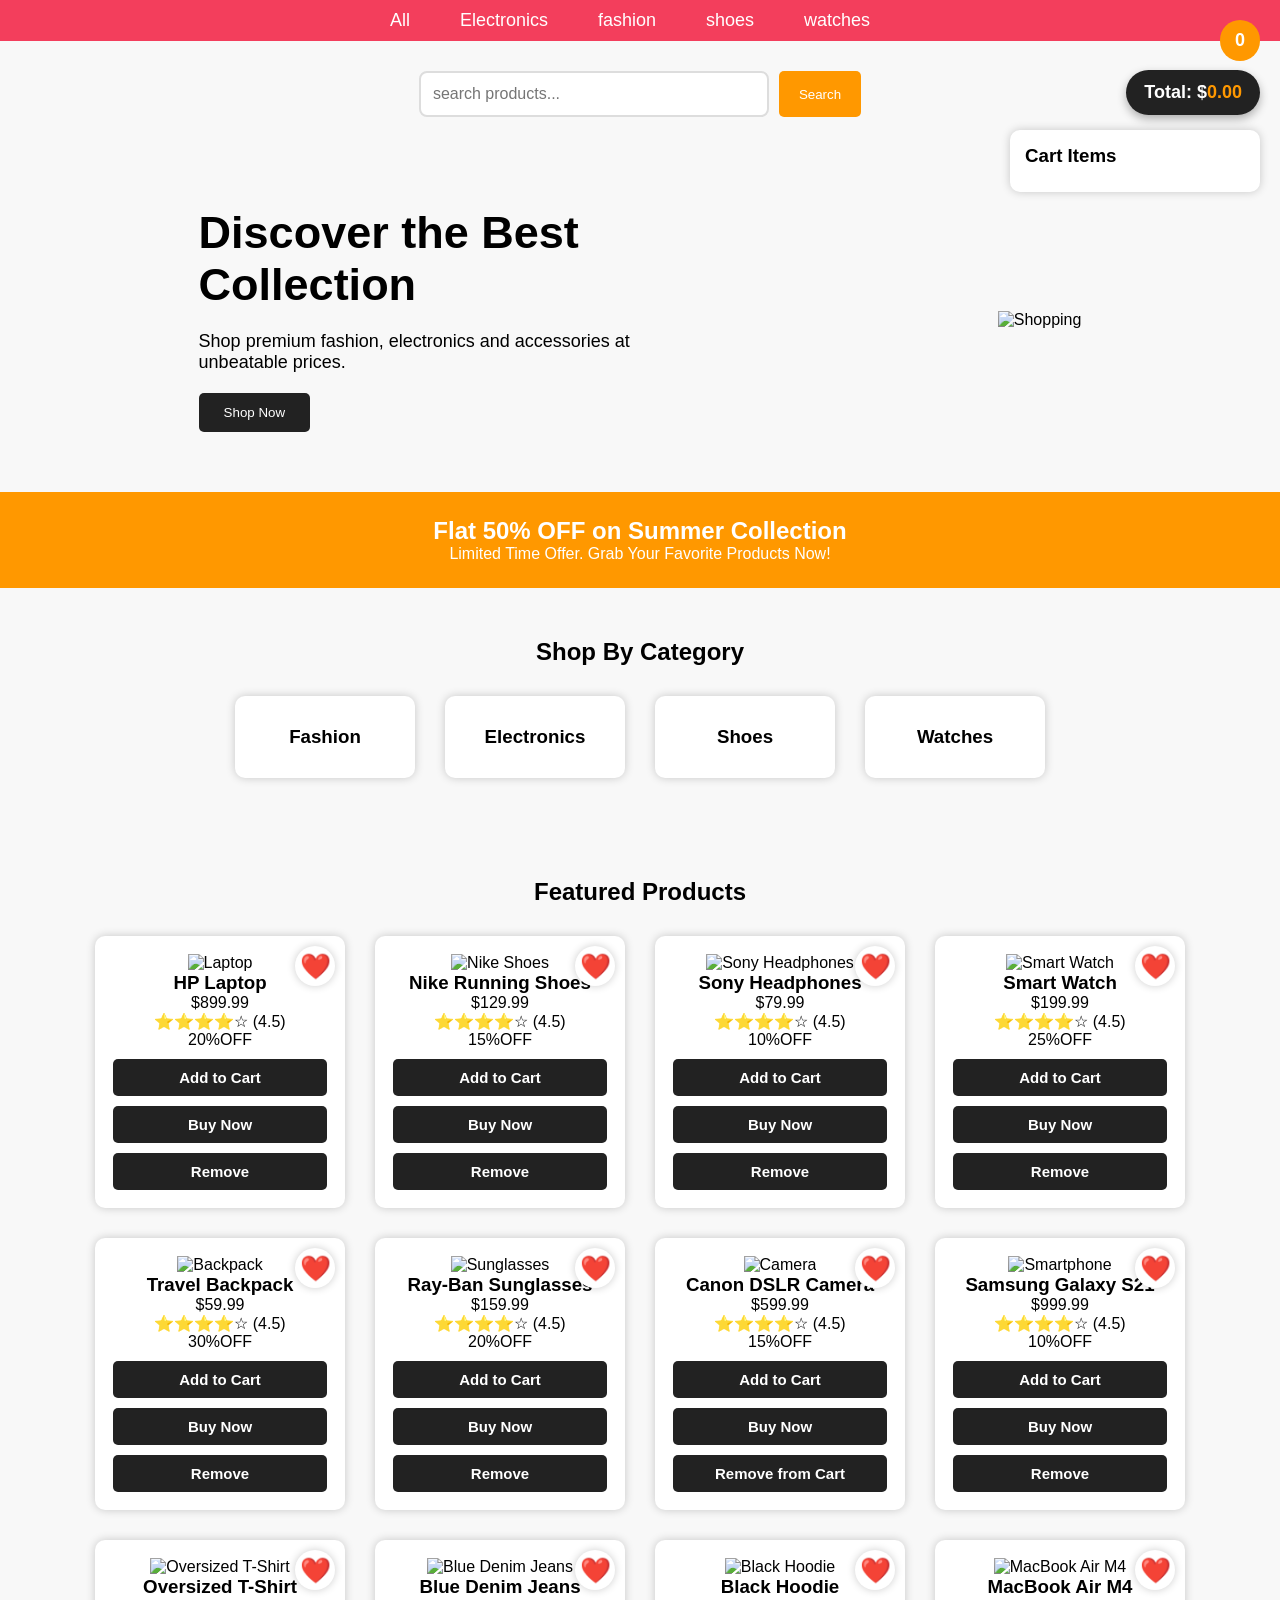
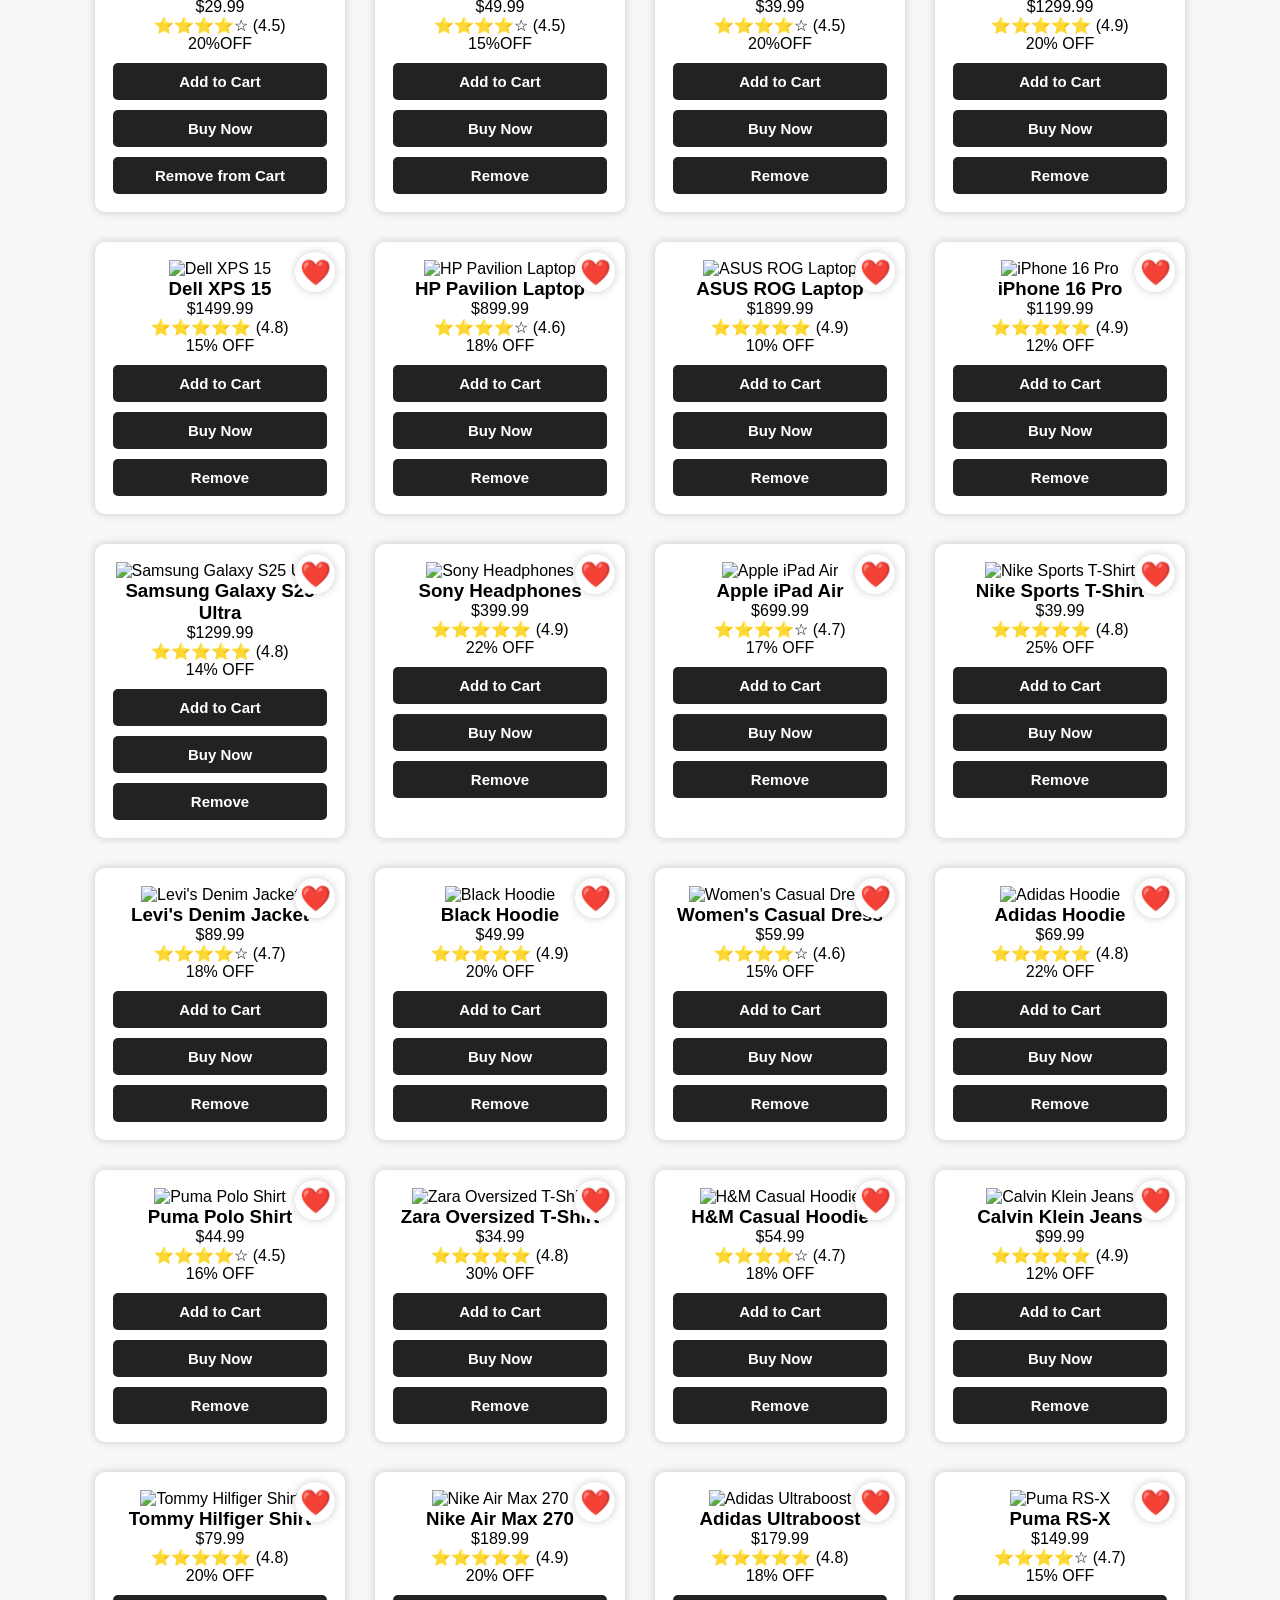
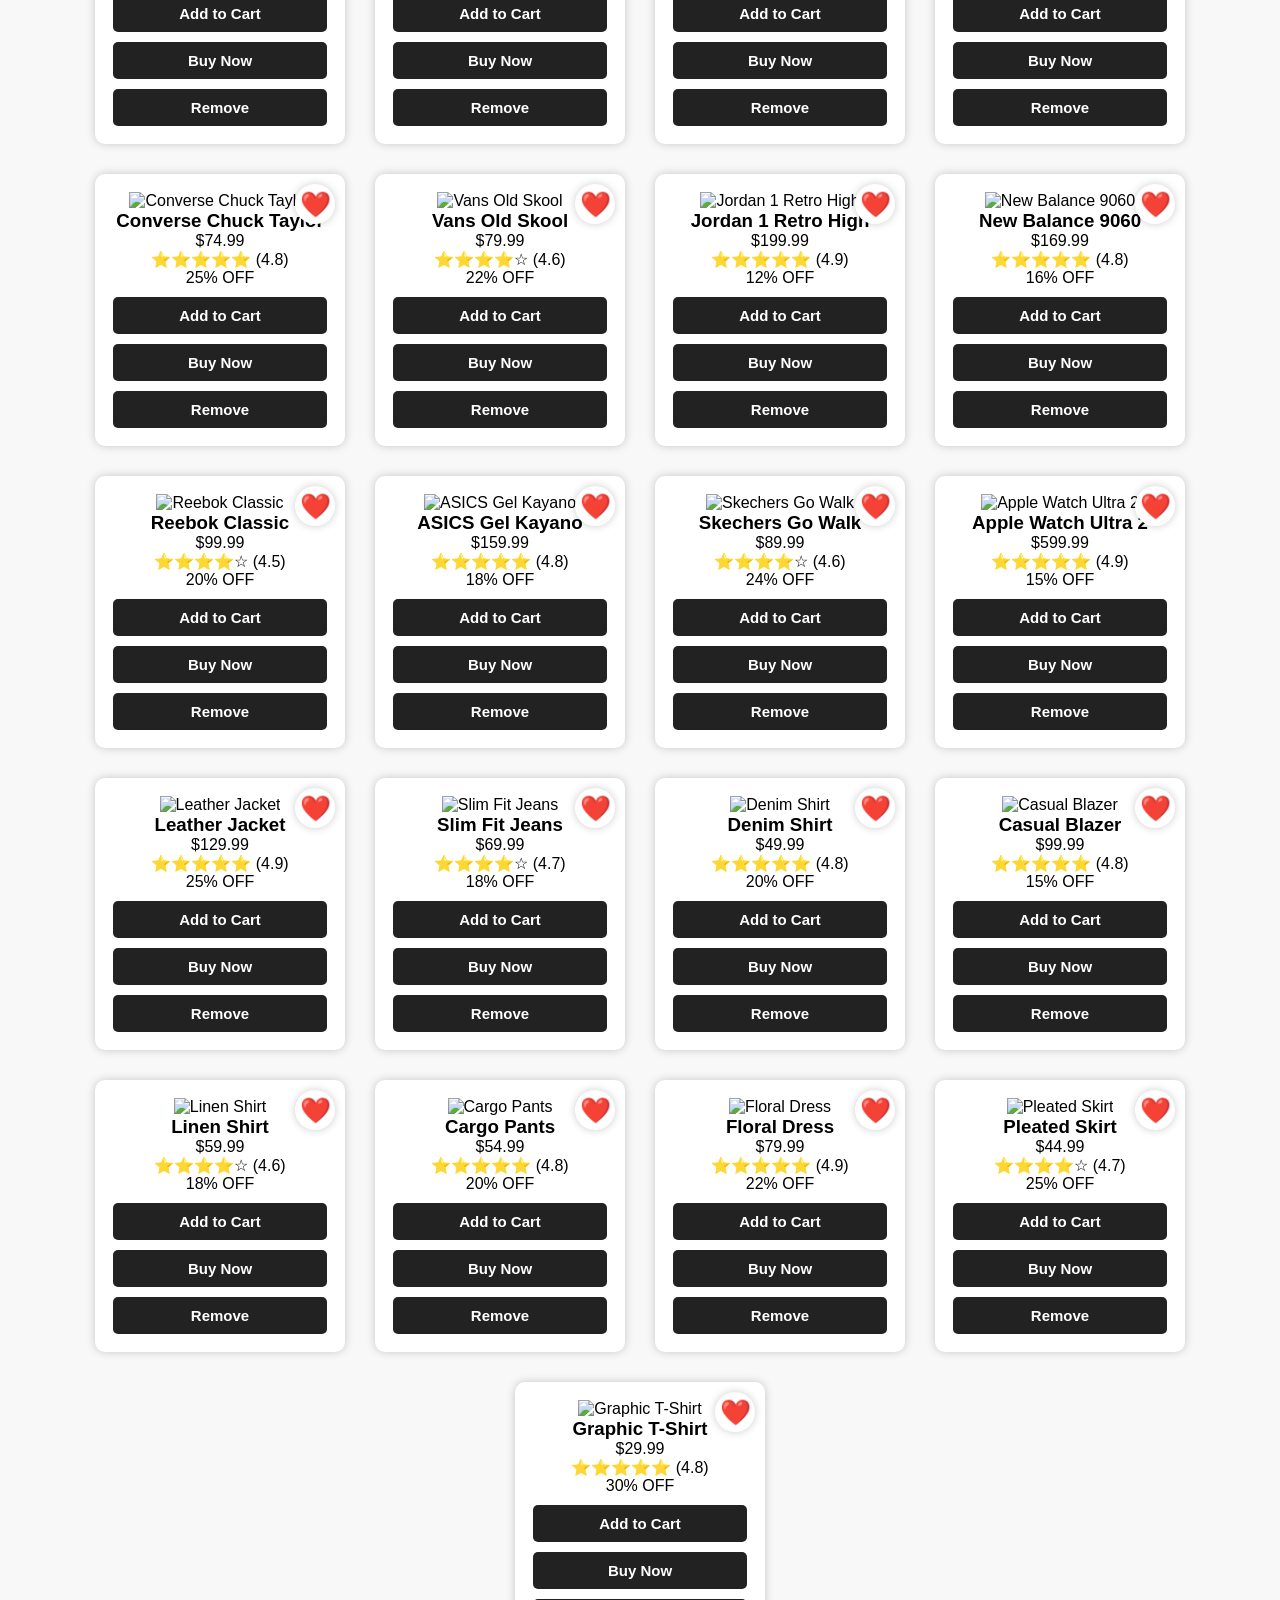
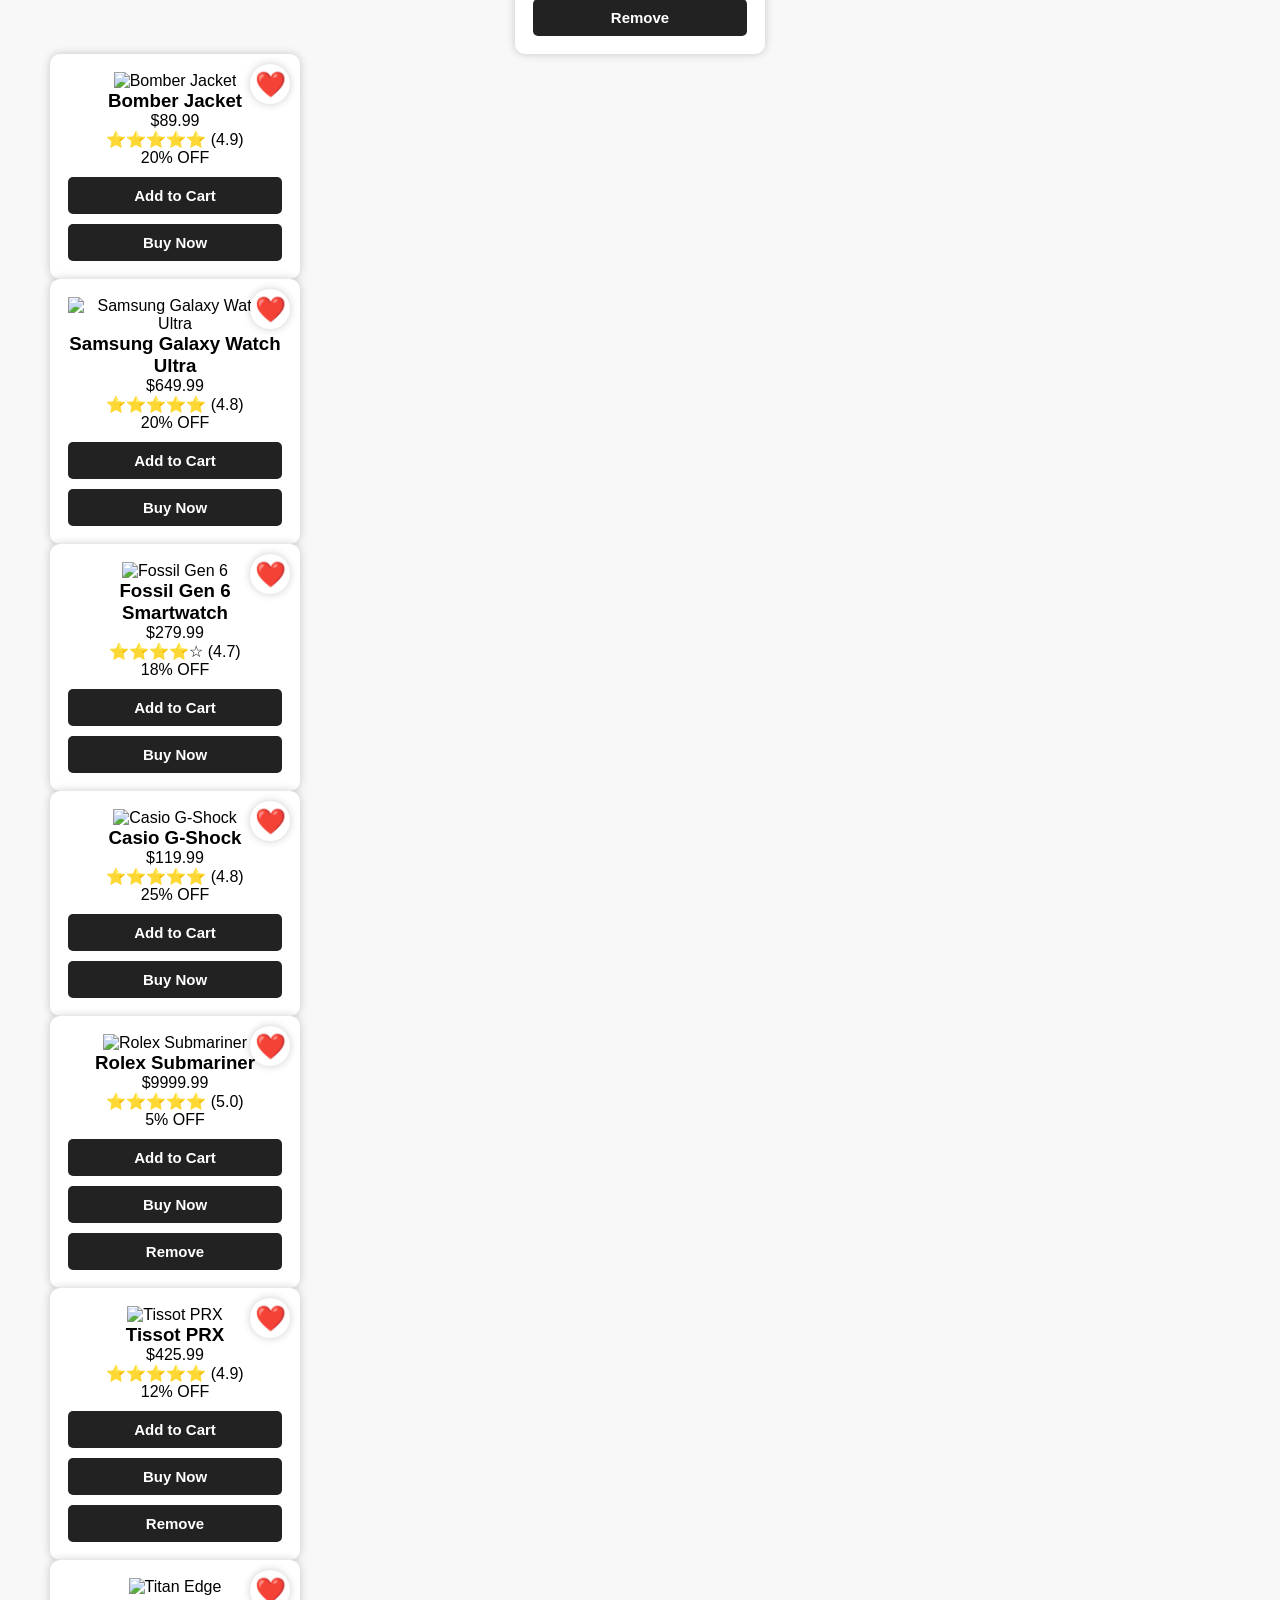
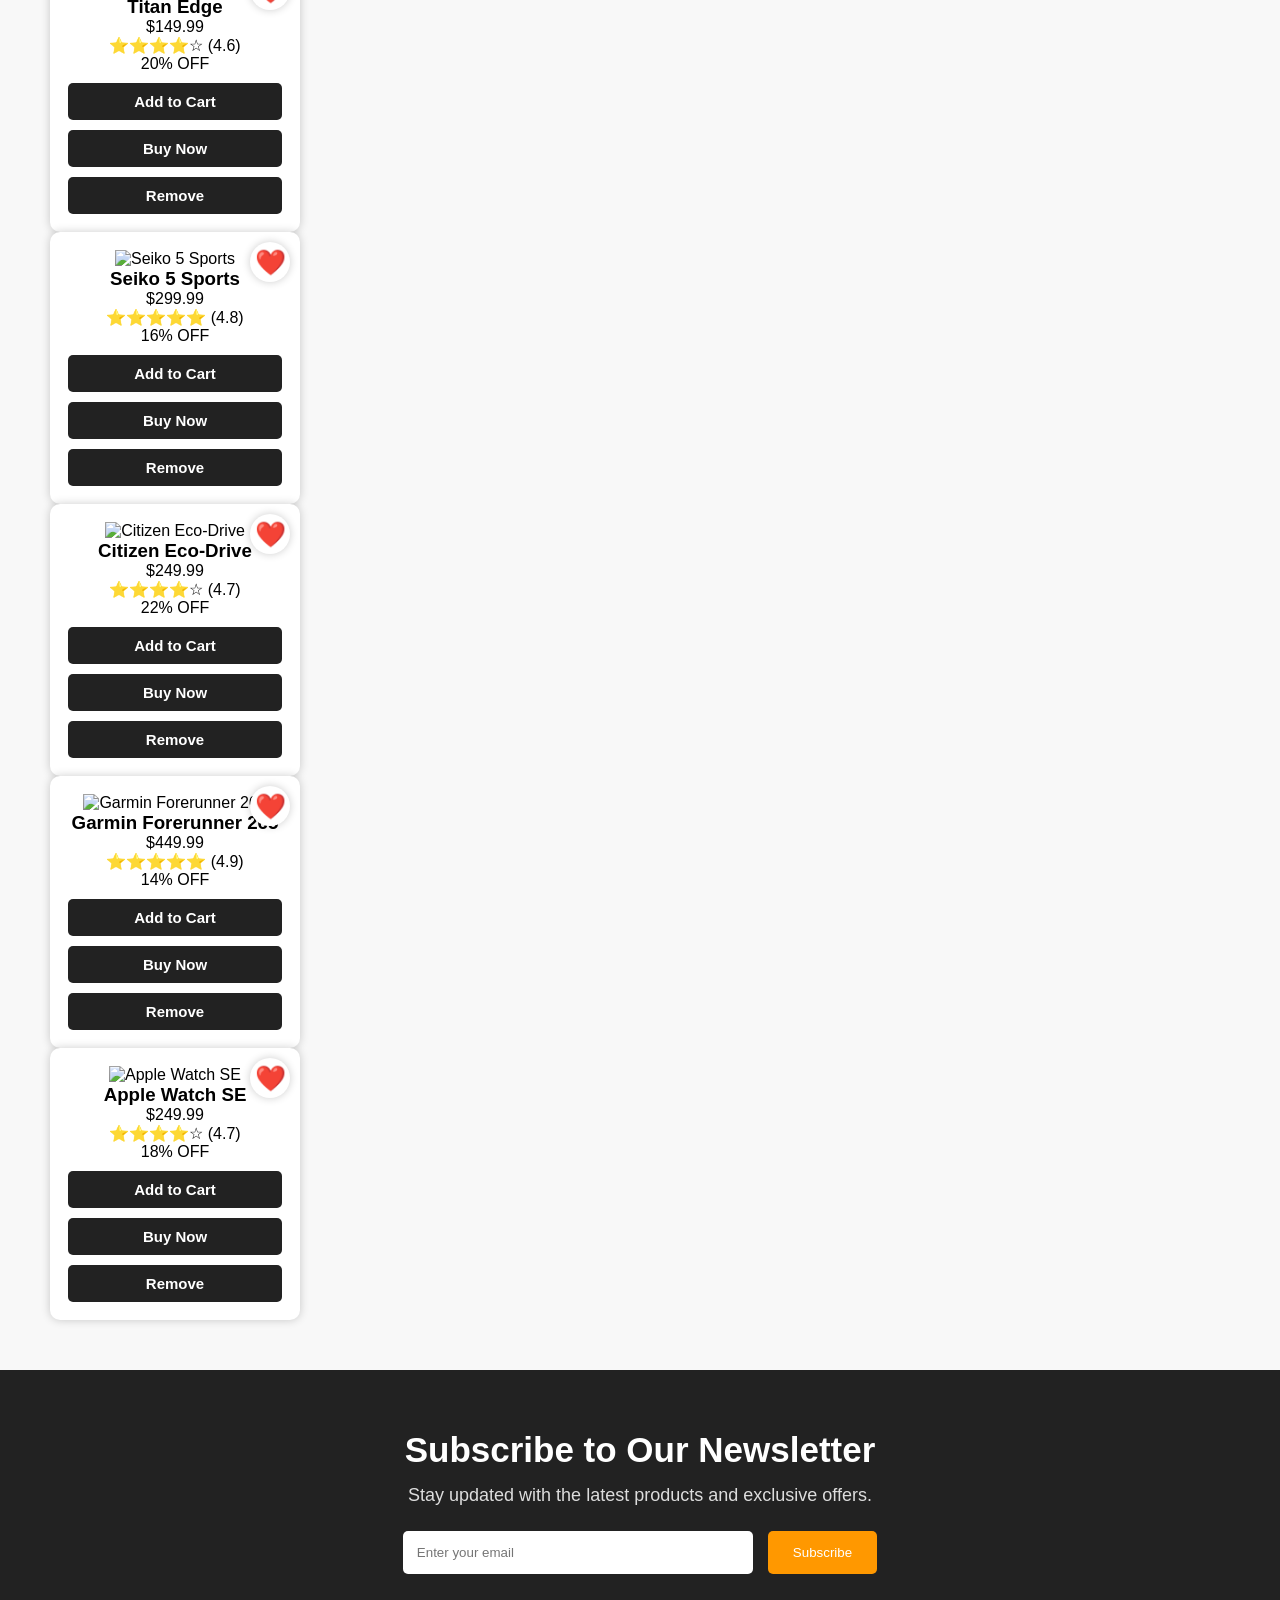
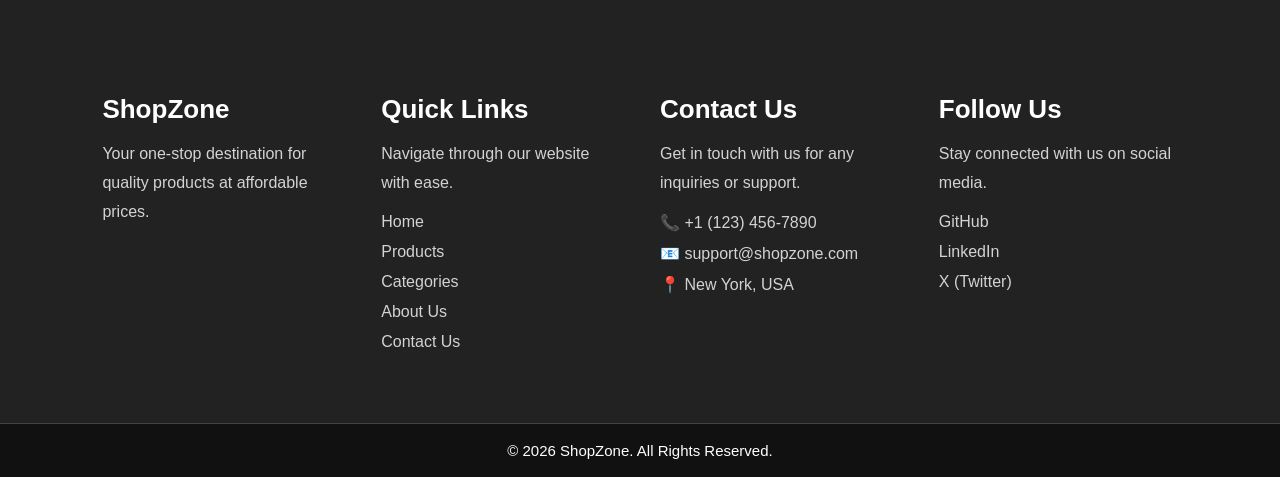
==== commit 185b22d6: "Implemented remove cart feature and refined cart interactions" ====
--- a/index.html
+++ b/index.html
@@ -1,104 +1,111 @@
-<!DOCTYPE html>
-<html lang="en">
-<head>
-    <meta charset="UTF-8">
-    <meta name="viewport" content="width=device-width, initial-scale=1.0">
-    <title>shopzone</title>
-    <link rel="stylesheet" href="style.css">
-</head>
-<script src="script.js"></script>
-<body>
-    <div class = "cart">
-        <span id = "cart-count">0</span>
-    </div>
-    <div class="dot-grid">
-        <div class="dot-grid__wrap">
-            <canvas class="dot-grid__canvas"></canvas>
+    <!DOCTYPE html>
+    <html lang="en">
+    <head>
+        <meta charset="UTF-8">
+        <meta name="viewport" content="width=device-width, initial-scale=1.0">
+        <title>shopzone</title>
+        <link rel="stylesheet" href="style.css">
+        <script src="script.js" defer></script>
+    </head>
+    <body>
+        <div class = "cart">
+            <span id = "cart-count">0</span>
         </div>
-    </div>
-    <div class="content">
-    <div class = "nav-bar">
-    <a href="All">All</a>
-    <a href="Electronics">Electronics</a>
-    <a href="fashion">fashion</a>
-    <a href="shoes">shoes</a>
-    <a href="watches">watches</a>
-    </div> 
-    
-    <div class="search-box">
-        <input type="text" placeholder="search products...">
-        <button>Search</button>
-    </div>
-    <section class="hero">
-
-    <div class="hero-text">
-
-        <h1>Discover the Best Collection</h1>
-
-        <p>
-            Shop premium fashion, electronics and accessories
-            at unbeatable prices.
-        </p>
-
-        <button class="shop-btn">Shop Now</button>
-
-    </div>
-
-    <div class="hero-image">
-
-        <img src="https://images.unsplash.com/photo-1607082348824-0a96f2a4b9da?w=600"
-             alt="Shopping">
-
-    </div>
-
-</section>
- <section class="offer-banner">
-        <h2>Flat 50% OFF on Summer Collection</h2>
-        <p>Limited Time Offer. Grab Your Favorite Products Now!</p>
+        <div class="total-price-box">
+            Total: $<span id="total-price">0.00</span>
+        </div>
+        <div class="cart-items">
+    <h3>Cart Items</h3>
+    <ul id="cart-list"></ul>
+</div>
+        <div class="dot-grid">
+            <div class="dot-grid__wrap">
+                <canvas class="dot-grid__canvas"></canvas>
+            </div>
+        </div>
+        <div class="content">
+        <div class = "nav-bar">
+        <a href="#" data-category="all">All</a>
+        <a href="#" data-category="electronics">Electronics</a>
+        <a href="#" data-category="fashion">fashion</a>
+        <a href="#" data-category="shoes">shoes</a>
+        <a href="#" data-category="watches">watches</a>
+        </div> 
+        
+        <div class="search-box">
+            <input type="text" placeholder="search products...">
+            <button>Search</button>
+        </div>
+        <section class="hero">
+
+        <div class="hero-text">
+
+            <h1>Discover the Best Collection</h1>
+
+            <p>
+                Shop premium fashion, electronics and accessories
+                at unbeatable prices.
+            </p>
+
+            <button class="shop-btn">Shop Now</button>
+
+        </div>
+
+        <div class="hero-image">
+
+            <img src="https://images.unsplash.com/photo-1607082348824-0a96f2a4b9da?w=600"
+                alt="Shopping">
+
+        </div>
+
     </section>
-
-    <section class="categories">
-
-        <h2>Shop By Category</h2>
-
-        <div class="category-container">
-
-            <div class="category-card">
-                <h3> Fashion</h3>
+    <section class="offer-banner">
+            <h2>Flat 50% OFF on Summer Collection</h2>
+            <p>Limited Time Offer. Grab Your Favorite Products Now!</p>
+        </section>
+
+        <section class="categories">
+
+            <h2>Shop By Category</h2>
+
+            <div class="category-container">
+
+                <div class="category-card">
+                    <h3> Fashion</h3>
+                </div>
+
+                <div class="category-card">
+                    <h3> Electronics</h3>
+                </div>
+
+                <div class="category-card">
+                    <h3>Shoes</h3>
+                </div>
+
+                <div class="category-card">
+                    <h3>Watches</h3>
+                </div>
+
             </div>
 
-            <div class="category-card">
-                <h3> Electronics</h3>
-            </div>
-
-            <div class="category-card">
-                <h3>Shoes</h3>
-            </div>
-
-            <div class="category-card">
-                <h3>Watches</h3>
-            </div>
-
-        </div>
-
-    </section>
-    <section class="featured-products">
-
-        <h2>Featured Products</h2>
-
-        <div class="product-container">
-
-            <div class="product-card">
-                <span class="wishlist">❤️</span>
-                <img src="https://images.unsplash.com/photo-1496181133206-80ce9b88a853?w=500" alt="Laptop">
-                <h3>HP Laptop</h3>
-                <p>$899.99</p>
-                 <p>⭐⭐⭐⭐☆ (4.5)</p>
-                 <p> 20%OFF </p>
-
-                <button class="add-btn" >Add to Cart</button>
-                <button class=" but-now">Buy Now</button>
-<button class="remove-btn">Remove</button>            </div>
+        </section>
+        <section class="featured-products">
+
+            <h2>Featured Products</h2>
+
+            <div class="product-container">
+
+                <div class="product-card">
+                    <span class="wishlist">❤️</span>
+                    <img src="https://images.unsplash.com/photo-1496181133206-80ce9b88a853?w=500" alt="Laptop">
+                    <h3>HP Laptop</h3>
+                    <p>$899.99</p>
+                    <p>⭐⭐⭐⭐☆ (4.5)</p>
+                    <p> 20%OFF </p>
+
+                    <button class="add-btn" >Add to Cart</button>
+                    <button class=" buy-now">Buy Now</button>
+    <button class="remove-btn">Remove</button>            </div>
 
             <div class="product-card">
                 <span class="wishlist">❤️</span>
@@ -119,7 +126,7 @@
                  <p>⭐⭐⭐⭐☆ (4.5)</p>
                  <p> 10%OFF </p>
 
-                <button class="add-cart">Add to Cart</button>
+                <button class="add-btn">Add to Cart</button>
                 <button class="buy-now">Buy Now</button>
    <button class="remove-btn">Remove</button>            </div>
             <div class="product-card">
@@ -130,7 +137,7 @@
                  <p>⭐⭐⭐⭐☆ (4.5)</p>
                     <p> 25%OFF </p>
 
-                    <button class="add-cart">Add to Cart</button>
+                    <button class="add-btn">Add to Cart</button>
                     <button class="buy-now">Buy Now</button>
    <button class="remove-btn">Remove</button>            </div>
             <div class="product-card">
@@ -140,7 +147,7 @@
                 <p>$59.99</p>
                  <p>⭐⭐⭐⭐☆ (4.5)</p>
                     <p> 30%OFF </p>
-                      <button class="add-cart">Add to Cart</button>
+                      <button class="add-btn">Add to Cart</button>
                 <button class="buy-now">Buy Now</button>
                <button class="remove-btn">Remove</button> 
             </div>
@@ -151,7 +158,7 @@
                 <p>$159.99</p>
                  <p>⭐⭐⭐⭐☆ (4.5)</p>
                     <p> 20%OFF </p>
-                      <button class="add-cart">Add to Cart</button>
+                      <button class="add-btn">Add to Cart</button>
                 <button class="buy-now">Buy Now</button>
                <button class="remove-btn">Remove</button>
             </div>
@@ -162,9 +169,9 @@
                 <p>$599.99</p>
                  <p>⭐⭐⭐⭐☆ (4.5)</p>
                     <p> 15%OFF </p>
-                      <button class="add-cart">Add to Cart</button>
+                      <button class="add-btn">Add to Cart</button>
                 <button class="buy-now">Buy Now</button>
-                <button class="remove-cart">Remove from Cart</button>
+                <button class="remove-btn">Remove from Cart</button>
                     </div>
                     <div class="product-card">
                 <span class="wishlist">❤️</span>
@@ -173,7 +180,7 @@
                 <p>$999.99</p>
                  <p>⭐⭐⭐⭐☆ (4.5)</p>
                     <p> 10%OFF </p>
-                      <button class="add-cart">Add to Cart</button>
+                      <button class="add-btn">Add to Cart</button>
                 <button class="buy-now">Buy Now</button>
                <button class="remove-btn">Remove</button>                    </div>
                     <div class="product-card">
@@ -184,9 +191,9 @@
                 <p>$29.99</p>
                     <p>⭐⭐⭐⭐☆ (4.5)</p>
                     <p> 20%OFF </p>
-                      <button class="add-cart">Add to Cart</button>
+                      <button class="add-btn">Add to Cart</button>
                 <button class="buy-now">Buy Now</button>
-                <button class="remove-cart">Remove from Cart</button>
+                <button class="remove-btn">Remove from Cart</button>
                     </div>
                     <div class="product-card">
                 <span class="wishlist">❤️</span>
@@ -195,7 +202,7 @@
                 <p>$49.99</p>
                     <p>⭐⭐⭐⭐☆ (4.5)</p>
                     <p> 15%OFF </p>
-                      <button class="add-cart">Add to Cart</button>
+                      <button class="add-btn">Add to Cart</button>
                 <button class="buy-now">Buy Now</button>
                <button class="remove-btn">Remove</button>                    </div>
                         <div class="product-card">
@@ -205,7 +212,7 @@
                 <p>$39.99</p>
                     <p>⭐⭐⭐⭐☆ (4.5)</p>
                     <p> 20%OFF </p>
-                      <button class="add-cart">Add to Cart</button>
+                      <button class="add-btn">Add to Cart</button>
                 <button class="buy-now">Buy Now</button>
                <button class="remove-btn">Remove</button>                    </div>
 
@@ -216,7 +223,7 @@
     <p>$1299.99</p>
     <p>⭐⭐⭐⭐⭐ (4.9)</p>
     <p>20% OFF</p>
-    <button class="add-cart">Add to Cart</button>
+    <button class="add-btn">Add to Cart</button>
     <button class="buy-now">Buy Now</button>
    <button class="remove-btn">Remove</button></div>
 
@@ -227,7 +234,7 @@
     <p>$1499.99</p>
     <p>⭐⭐⭐⭐⭐ (4.8)</p>
     <p>15% OFF</p>
-    <button class="add-cart">Add to Cart</button>
+    <button class="add-btn">Add to Cart</button>
     <button class="buy-now">Buy Now</button>
    <button class="remove-btn">Remove</button></div>
 
@@ -238,7 +245,7 @@
     <p>$899.99</p>
     <p>⭐⭐⭐⭐☆ (4.6)</p>
     <p>18% OFF</p>
-    <button class="add-cart">Add to Cart</button>
+    <button class="add-btn">Add to Cart</button>
     <button class="buy-now">Buy Now</button>
    <button class="remove-btn">Remove</button></div>
 
@@ -249,7 +256,7 @@
     <p>$1899.99</p>
     <p>⭐⭐⭐⭐⭐ (4.9)</p>
     <p>10% OFF</p>
-    <button class="add-cart">Add to Cart</button>
+    <button class="add-btn">Add to Cart</button>
     <button class="buy-now">Buy Now</button>
    <button class="remove-btn">Remove</button></div>
 
@@ -260,7 +267,7 @@
     <p>$1199.99</p>
     <p>⭐⭐⭐⭐⭐ (4.9)</p>
     <p>12% OFF</p>
-    <button class="add-cart">Add to Cart</button>
+    <button class="add-btn">Add to Cart</button>
     <button class="buy-now">Buy Now</button>
    <button class="remove-btn">Remove</button></div>
 
@@ -271,7 +278,7 @@
     <p>$1299.99</p>
     <p>⭐⭐⭐⭐⭐ (4.8)</p>
     <p>14% OFF</p>
-    <button class="add-cart">Add to Cart</button>
+    <button class="add-btn">Add to Cart</button>
     <button class="buy-now">Buy Now</button>
    <button class="remove-btn">Remove</button></div>
 
@@ -282,7 +289,7 @@
     <p>$399.99</p>
     <p>⭐⭐⭐⭐⭐ (4.9)</p>
     <p>22% OFF</p>
-    <button class="add-cart">Add to Cart</button>
+    <button class="add-btn">Add to Cart</button>
     <button class="buy-now">Buy Now</button>
    <button class="remove-btn">Remove</button></div>
 
@@ -293,7 +300,7 @@
     <p>$699.99</p>
     <p>⭐⭐⭐⭐☆ (4.7)</p>
     <p>17% OFF</p>
-    <button class="add-cart">Add to Cart</button>
+    <button class="add-btn">Add to Cart</button>
     <button class="buy-now">Buy Now</button>
    <button class="remove-btn">Remove</button></div>
     <div class="product-card">
@@ -303,7 +310,7 @@
     <p>$39.99</p>
     <p>⭐⭐⭐⭐⭐ (4.8)</p>
     <p>25% OFF</p>
-    <button class="add-cart">Add to Cart</button>
+    <button class="add-btn">Add to Cart</button>
     <button class="buy-now">Buy Now</button>
    <button class="remove-btn">Remove</button></div>
 
@@ -314,7 +321,7 @@
     <p>$89.99</p>
     <p>⭐⭐⭐⭐☆ (4.7)</p>
     <p>18% OFF</p>
-    <button class="add-cart">Add to Cart</button>
+    <button class="add-btn">Add to Cart</button>
     <button class="buy-now">Buy Now</button>
    <button class="remove-btn">Remove</button></div>
 
@@ -325,7 +332,7 @@
     <p>$49.99</p>
     <p>⭐⭐⭐⭐⭐ (4.9)</p>
     <p>20% OFF</p>
-    <button class="add-cart">Add to Cart</button>
+    <button class="add-btn">Add to Cart</button>
     <button class="buy-now">Buy Now</button>
    <button class="remove-btn">Remove</button></div>
 
@@ -336,7 +343,7 @@
     <p>$59.99</p>
     <p>⭐⭐⭐⭐☆ (4.6)</p>
     <p>15% OFF</p>
-    <button class="add-cart">Add to Cart</button>
+    <button class="add-btn">Add to Cart</button>
     <button class="buy-now">Buy Now</button>
    <button class="remove-btn">Remove</button></div>
 
@@ -347,7 +354,7 @@
     <p>$69.99</p>
     <p>⭐⭐⭐⭐⭐ (4.8)</p>
     <p>22% OFF</p>
-    <button class="add-cart">Add to Cart</button>
+    <button class="add-btn">Add to Cart</button>
     <button class="buy-now">Buy Now</button>
    <button class="remove-btn">Remove</button></div>
 
@@ -358,7 +365,7 @@
     <p>$44.99</p>
     <p>⭐⭐⭐⭐☆ (4.5)</p>
     <p>16% OFF</p>
-    <button class="add-cart">Add to Cart</button>
+    <button class="add-btn">Add to Cart</button>
     <button class="buy-now">Buy Now</button>
    <button class="remove-btn">Remove</button></div>
 
@@ -369,7 +376,7 @@
     <p>$34.99</p>
     <p>⭐⭐⭐⭐⭐ (4.8)</p>
     <p>30% OFF</p>
-    <button class="add-cart">Add to Cart</button>
+    <button class="add-btn">Add to Cart</button>
     <button class="buy-now">Buy Now</button>
    <button class="remove-btn">Remove</button></div>
 
@@ -380,7 +387,7 @@
     <p>$54.99</p>
     <p>⭐⭐⭐⭐☆ (4.7)</p>
     <p>18% OFF</p>
-    <button class="add-cart">Add to Cart</button>
+    <button class="add-btn">Add to Cart</button>
     <button class="buy-now">Buy Now</button>
    <button class="remove-btn">Remove</button></div>
 
@@ -391,7 +398,7 @@
     <p>$99.99</p>
     <p>⭐⭐⭐⭐⭐ (4.9)</p>
     <p>12% OFF</p>
-    <button class="add-cart">Add to Cart</button>
+    <button class="add-btn">Add to Cart</button>
     <button class="buy-now">Buy Now</button>
    <button class="remove-btn">Remove</button></div>
 
@@ -402,7 +409,7 @@
     <p>$79.99</p>
     <p>⭐⭐⭐⭐⭐ (4.8)</p>
     <p>20% OFF</p>
-    <button class="add-cart">Add to Cart</button>
+    <button class="add-btn">Add to Cart</button>
     <button class="buy-now">Buy Now</button>
    <button class="remove-btn">Remove</button></div>
     <div class="product-card">
@@ -412,7 +419,7 @@
     <p>$189.99</p>
     <p>⭐⭐⭐⭐⭐ (4.9)</p>
     <p>20% OFF</p>
-    <button class="add-cart">Add to Cart</button>
+    <button class="add-btn">Add to Cart</button>
     <button class="buy-now">Buy Now</button>
    <button class="remove-btn">Remove</button></div>
 
@@ -423,7 +430,7 @@
     <p>$179.99</p>
     <p>⭐⭐⭐⭐⭐ (4.8)</p>
     <p>18% OFF</p>
-    <button class="add-cart">Add to Cart</button>
+    <button class="add-btn">Add to Cart</button>
     <button class="buy-now">Buy Now</button>
    <button class="remove-btn">Remove</button></div>
 
@@ -434,7 +441,7 @@
     <p>$149.99</p>
     <p>⭐⭐⭐⭐☆ (4.7)</p>
     <p>15% OFF</p>
-    <button class="add-cart">Add to Cart</button>
+    <button class="add-btn">Add to Cart</button>
     <button class="buy-now">Buy Now</button>
    <button class="remove-btn">Remove</button></div>
 
@@ -445,7 +452,7 @@
     <p>$74.99</p>
     <p>⭐⭐⭐⭐⭐ (4.8)</p>
     <p>25% OFF</p>
-    <button class="add-cart">Add to Cart</button>
+    <button class="add-btn">Add to Cart</button>
     <button class="buy-now">Buy Now</button>
    <button class="remove-btn">Remove</button></div>
 
@@ -456,7 +463,7 @@
     <p>$79.99</p>
     <p>⭐⭐⭐⭐☆ (4.6)</p>
     <p>22% OFF</p>
-    <button class="add-cart">Add to Cart</button>
+    <button class="add-btn">Add to Cart</button>
     <button class="buy-now">Buy Now</button>
    <button class="remove-btn">Remove</button></div>
 
@@ -467,7 +474,7 @@
     <p>$199.99</p>
     <p>⭐⭐⭐⭐⭐ (4.9)</p>
     <p>12% OFF</p>
-    <button class="add-cart">Add to Cart</button>
+    <button class="add-btn">Add to Cart</button>
     <button class="buy-now">Buy Now</button>
    <button class="remove-btn">Remove</button></div>
 
@@ -478,7 +485,7 @@
     <p>$169.99</p>
     <p>⭐⭐⭐⭐⭐ (4.8)</p>
     <p>16% OFF</p>
-    <button class="add-cart">Add to Cart</button>
+    <button class="add-btn">Add to Cart</button>
     <button class="buy-now">Buy Now</button>
    <button class="remove-btn">Remove</button></div>
 
@@ -489,7 +496,7 @@
     <p>$99.99</p>
     <p>⭐⭐⭐⭐☆ (4.5)</p>
     <p>20% OFF</p>
-    <button class="add-cart">Add to Cart</button>
+    <button class="add-btn">Add to Cart</button>
     <button class="buy-now">Buy Now</button>
    <button class="remove-btn">Remove</button></div>
 
@@ -500,7 +507,7 @@
     <p>$159.99</p>
     <p>⭐⭐⭐⭐⭐ (4.8)</p>
     <p>18% OFF</p>
-    <button class="add-cart">Add to Cart</button>
+    <button class="add-btn">Add to Cart</button>
     <button class="buy-now">Buy Now</button>
    <button class="remove-btn">Remove</button></div>
 
@@ -511,7 +518,7 @@
     <p>$89.99</p>
     <p>⭐⭐⭐⭐☆ (4.6)</p>
     <p>24% OFF</p>
-    <button class="add-cart">Add to Cart</button>
+    <button class="add-btn">Add to Cart</button>
     <button class="buy-now">Buy Now</button>
    <button class="remove-btn">Remove</button></div>
     <div class="product-card">
@@ -521,7 +528,7 @@
     <p>$599.99</p>
     <p>⭐⭐⭐⭐⭐ (4.9)</p>
     <p>15% OFF</p>
-    <button class="add-cart">Add to Cart</button>
+    <button class="add-btn">Add to Cart</button>
     <button class="buy-now">Buy Now</button>
    <button class="remove-btn">Remove</button></div>
 <div class="product-card">
@@ -531,7 +538,7 @@
     <p>$129.99</p>
     <p>⭐⭐⭐⭐⭐ (4.9)</p>
     <p>25% OFF</p>
-    <button class="add-cart">Add to Cart</button>
+    <button class="add-btn">Add to Cart</button>
     <button class="buy-now">Buy Now</button>
    <button class="remove-btn">Remove</button></div>
 
@@ -542,7 +549,7 @@
     <p>$69.99</p>
     <p>⭐⭐⭐⭐☆ (4.7)</p>
     <p>18% OFF</p>
-    <button class="add-cart">Add to Cart</button>
+    <button class="add-btn">Add to Cart</button>
     <button class="buy-now">Buy Now</button>
    <button class="remove-btn">Remove</button></div>
 
@@ -553,7 +560,7 @@
     <p>$49.99</p>
     <p>⭐⭐⭐⭐⭐ (4.8)</p>
     <p>20% OFF</p>
-    <button class="add-cart">Add to Cart</button>
+    <button class="add-btn">Add to Cart</button>
     <button class="buy-now">Buy Now</button>
    <button class="remove-btn">Remove</button></div>
 
@@ -564,7 +571,7 @@
     <p>$99.99</p>
     <p>⭐⭐⭐⭐⭐ (4.8)</p>
     <p>15% OFF</p>
-    <button class="add-cart">Add to Cart</button>
+    <button class="add-btn">Add to Cart</button>
     <button class="buy-now">Buy Now</button>
    <button class="remove-btn">Remove</button></div>
 
@@ -575,7 +582,7 @@
     <p>$59.99</p>
     <p>⭐⭐⭐⭐☆ (4.6)</p>
     <p>18% OFF</p>
-    <button class="add-cart">Add to Cart</button>
+    <button class="add-btn">Add to Cart</button>
     <button class="buy-now">Buy Now</button>
    <button class="remove-btn">Remove</button></div>
 
@@ -586,7 +593,7 @@
     <p>$54.99</p>
     <p>⭐⭐⭐⭐⭐ (4.8)</p>
     <p>20% OFF</p>
-    <button class="add-cart">Add to Cart</button>
+    <button class="add-btn">Add to Cart</button>
     <button class="buy-now">Buy Now</button>
    <button class="remove-btn">Remove</button></div>
 
@@ -597,7 +604,7 @@
     <p>$79.99</p>
     <p>⭐⭐⭐⭐⭐ (4.9)</p>
     <p>22% OFF</p>
-    <button class="add-cart">Add to Cart</button>
+    <button class="add-btn">Add to Cart</button>
     <button class="buy-now">Buy Now</button>
    <button class="remove-btn">Remove</button></div>
 
@@ -608,7 +615,7 @@
     <p>$44.99</p>
     <p>⭐⭐⭐⭐☆ (4.7)</p>
     <p>25% OFF</p>
-    <button class="add-cart">Add to Cart</button>
+    <button class="add-btn">Add to Cart</button>
     <button class="buy-now">Buy Now</button>
    <button class="remove-btn">Remove</button></div>
 
@@ -619,7 +626,7 @@
     <p>$29.99</p>
     <p>⭐⭐⭐⭐⭐ (4.8)</p>
     <p>30% OFF</p>
-    <button class="add-cart">Add to Cart</button>
+    <button class="add-btn">Add to Cart</button>
     <button class="buy-now">Buy Now</button>
    <button class="remove-btn">Remove</button></div>
 </div>
@@ -631,7 +638,7 @@
     <p>$89.99</p>
     <p>⭐⭐⭐⭐⭐ (4.9)</p>
     <p>20% OFF</p>
-    <button class="add-cart">Add to Cart</button>
+    <button class="add-btn">Add to Cart</button>
     <button class="buy-now">Buy Now</button>
 </div>
 
@@ -642,7 +649,7 @@
     <p>$649.99</p>
     <p>⭐⭐⭐⭐⭐ (4.8)</p>
     <p>20% OFF</p>
-    <button class="add-cart">Add to Cart</button>
+    <button class="add-btn">Add to Cart</button>
     <button class="buy-now">Buy Now</button>
 </div>
 
@@ -653,7 +660,7 @@
     <p>$279.99</p>
     <p>⭐⭐⭐⭐☆ (4.7)</p>
     <p>18% OFF</p>
-    <button class="add-cart">Add to Cart</button>
+    <button class="add-btn">Add to Cart</button>
     <button class="buy-now">Buy Now</button>
 </div>
 
@@ -664,7 +671,7 @@
     <p>$119.99</p>
     <p>⭐⭐⭐⭐⭐ (4.8)</p>
     <p>25% OFF</p>
-    <button class="add-cart">Add to Cart</button>
+    <button class="add-btn">Add to Cart</button>
     <button class="buy-now">Buy Now</button>
 </div>
 
@@ -675,7 +682,7 @@
     <p>$9999.99</p>
     <p>⭐⭐⭐⭐⭐ (5.0)</p>
     <p>5% OFF</p>
-    <button class="add-cart">Add to Cart</button>
+    <button class="add-btn">Add to Cart</button>
     <button class="buy-now">Buy Now</button>
    <button class="remove-btn">Remove</button></div>
 
@@ -686,7 +693,7 @@
     <p>$425.99</p>
     <p>⭐⭐⭐⭐⭐ (4.9)</p>
     <p>12% OFF</p>
-    <button class="add-cart">Add to Cart</button>
+    <button class="add-btn">Add to Cart</button>
     <button class="buy-now">Buy Now</button>
    <button class="remove-btn">Remove</button></div>
 
@@ -697,7 +704,7 @@
     <p>$149.99</p>
     <p>⭐⭐⭐⭐☆ (4.6)</p>
     <p>20% OFF</p>
-    <button class="add-cart">Add to Cart</button>
+    <button class="add-btn">Add to Cart</button>
     <button class="buy-now">Buy Now</button>
    <button class="remove-btn">Remove</button></div>
 
@@ -708,7 +715,7 @@
     <p>$299.99</p>
     <p>⭐⭐⭐⭐⭐ (4.8)</p>
     <p>16% OFF</p>
-    <button class="add-cart">Add to Cart</button>
+    <button class="add-btn">Add to Cart</button>
     <button class="buy-now">Buy Now</button>
    <button class="remove-btn">Remove</button></div>
 
@@ -719,7 +726,7 @@
     <p>$249.99</p>
     <p>⭐⭐⭐⭐☆ (4.7)</p>
     <p>22% OFF</p>
-    <button class="add-cart">Add to Cart</button>
+    <button class="add-btn">Add to Cart</button>
     <button class="buy-now">Buy Now</button>
    <button class="remove-btn">Remove</button></div>
 
@@ -730,7 +737,7 @@
     <p>$449.99</p>
     <p>⭐⭐⭐⭐⭐ (4.9)</p>
     <p>14% OFF</p>
-    <button class="add-cart">Add to Cart</button>
+    <button class="add-btn">Add to Cart</button>
     <button class="buy-now">Buy Now</button>
    <button class="remove-btn">Remove</button></div>
 <div class="product-card">
@@ -740,7 +747,7 @@
     <p>$249.99</p>
     <p>⭐⭐⭐⭐☆ (4.7)</p>
     <p>18% OFF</p>
-    <button class="add-cart">Add to Cart</button>
+    <button class="add-btn">Add to Cart</button>
     <button class="buy-now">Buy Now</button>
    <button class="remove-btn">Remove</button></div>
         </div>
--- a/style.css
+++ b/style.css
@@ -6,7 +6,11 @@
 }
 
 body{
-    .dot-grid {
+    margin :0;
+    padding:0;  
+    background:#f8f8f8;
+}
+.dot-grid {
   display: flex;
   align-items: center;
   justify-content: center;
@@ -32,14 +36,13 @@
     position: relative;
     z-index: 1;
 }
-}
 .nav-bar {
     background-color: rgb(243, 62, 92);   /* Spotify green */
     padding: 10px 20px;
     display: flex;
     justify-content: center;
     align-items: center;
-    gap: 35px;
+    gap: 30px;
 }
 .nav-bar a{
     color: white;
@@ -58,7 +61,8 @@
 }
 
 .search-box input{
-    width: 350px;
+    max-width:350px;
+    width: 100%;
     padding: 12px;
     border: 2px solid #ddd;
     border-radius: 8px;
@@ -140,7 +144,8 @@
 }
 
 .hero-image img{
-    width:450px;
+    width:100%;
+    max-width:450px;
 }
 
 
@@ -170,16 +175,13 @@
     width:180px;
     border-radius:10px;
     box-shadow:0 0 10px rgba(0,0,0,.2);
-    transition:.3s;
+    transition:0.3s ease;
 }
 
 .category-card:hover{
     transform:translateY(-8px);
 }
-
-
-
-.products{
+.featured-products{
     padding:50px;
     text-align:center;
 }
@@ -197,8 +199,8 @@
     background:white;
     border-radius:10px;
     box-shadow:0 0 10px rgba(0,0,0,.2);
-    padding:20px;
-    transition:.3s;
+    padding:18px;
+    transition:0.3s ease;
 }
 
 .product-card:hover{
@@ -207,21 +209,15 @@
 
 .product-card img{
     width:100%;
-    height:220px;
+    height:230px;
     object-fit:cover;
 }
-
-.price{
-    color:#ff5722;
-    font-size:22px;
-    font-weight:bold;
-    margin:10px 0;
-}
-
 .product-card button{
     width:100%;
     padding:10px;
     margin-top:10px;
+    font-size:15px;
+    font-weight:bold;
     border:none;
     background:#222;
     color:white;
@@ -258,7 +254,8 @@
 }
 
 .newsletter-box input{
-    width:350px;
+    max-width:350px;
+    width:100%;
     padding:14px;
     border:none;
     border-radius:5px;
@@ -272,7 +269,7 @@
     border:none;
     border-radius:5px;
     cursor:pointer;
-    transition:.3s;
+    transition:.0.3s ease;
 }
 
 .newsletter-box button:hover{
@@ -351,4 +348,61 @@
     padding:18px;
     font-size:15px;
     border-top:1px solid #444;
+}
+.cart{
+    position: fixed;
+    top: 20px;
+    right: 20px;
+    background: #ff9800;
+    color: white;
+    padding: 10px 15px;
+    border-radius: 50px;
+    font-size: 18px;
+    font-weight: bold;
+    z-index: 1000;
+}
+.total-price-box{
+    position: fixed;
+    top: 70px;
+    right: 20px;
+    background: #222;
+    color: white;
+    padding: 12px 18px;
+    border-radius: 25px;
+    font-size: 18px;
+    font-weight: bold;
+    z-index: 1000;
+    box-shadow: 0 4px 10px rgba(0,0,0,0.3);
+}
+
+#total-price{
+    color: #ff9800;
+}
+.cart-items{
+    position: fixed;
+    top: 130px;
+    right: 20px;
+    width: 250px;
+    max-height: 300px;
+    overflow-y: auto;
+    background: white;
+    padding: 15px;
+    border-radius: 10px;
+    box-shadow: 0 0 10px rgba(0,0,0,0.2);
+    z-index: 1000;
+}
+
+.cart-items h3{
+    margin-bottom: 10px;
+}
+
+.cart-items ul{
+    list-style: none;
+    padding: 0;
+}
+
+.cart-items li{
+    margin-bottom: 8px;
+    border-bottom: 1px solid #ddd;
+    padding-bottom: 5px;
 }
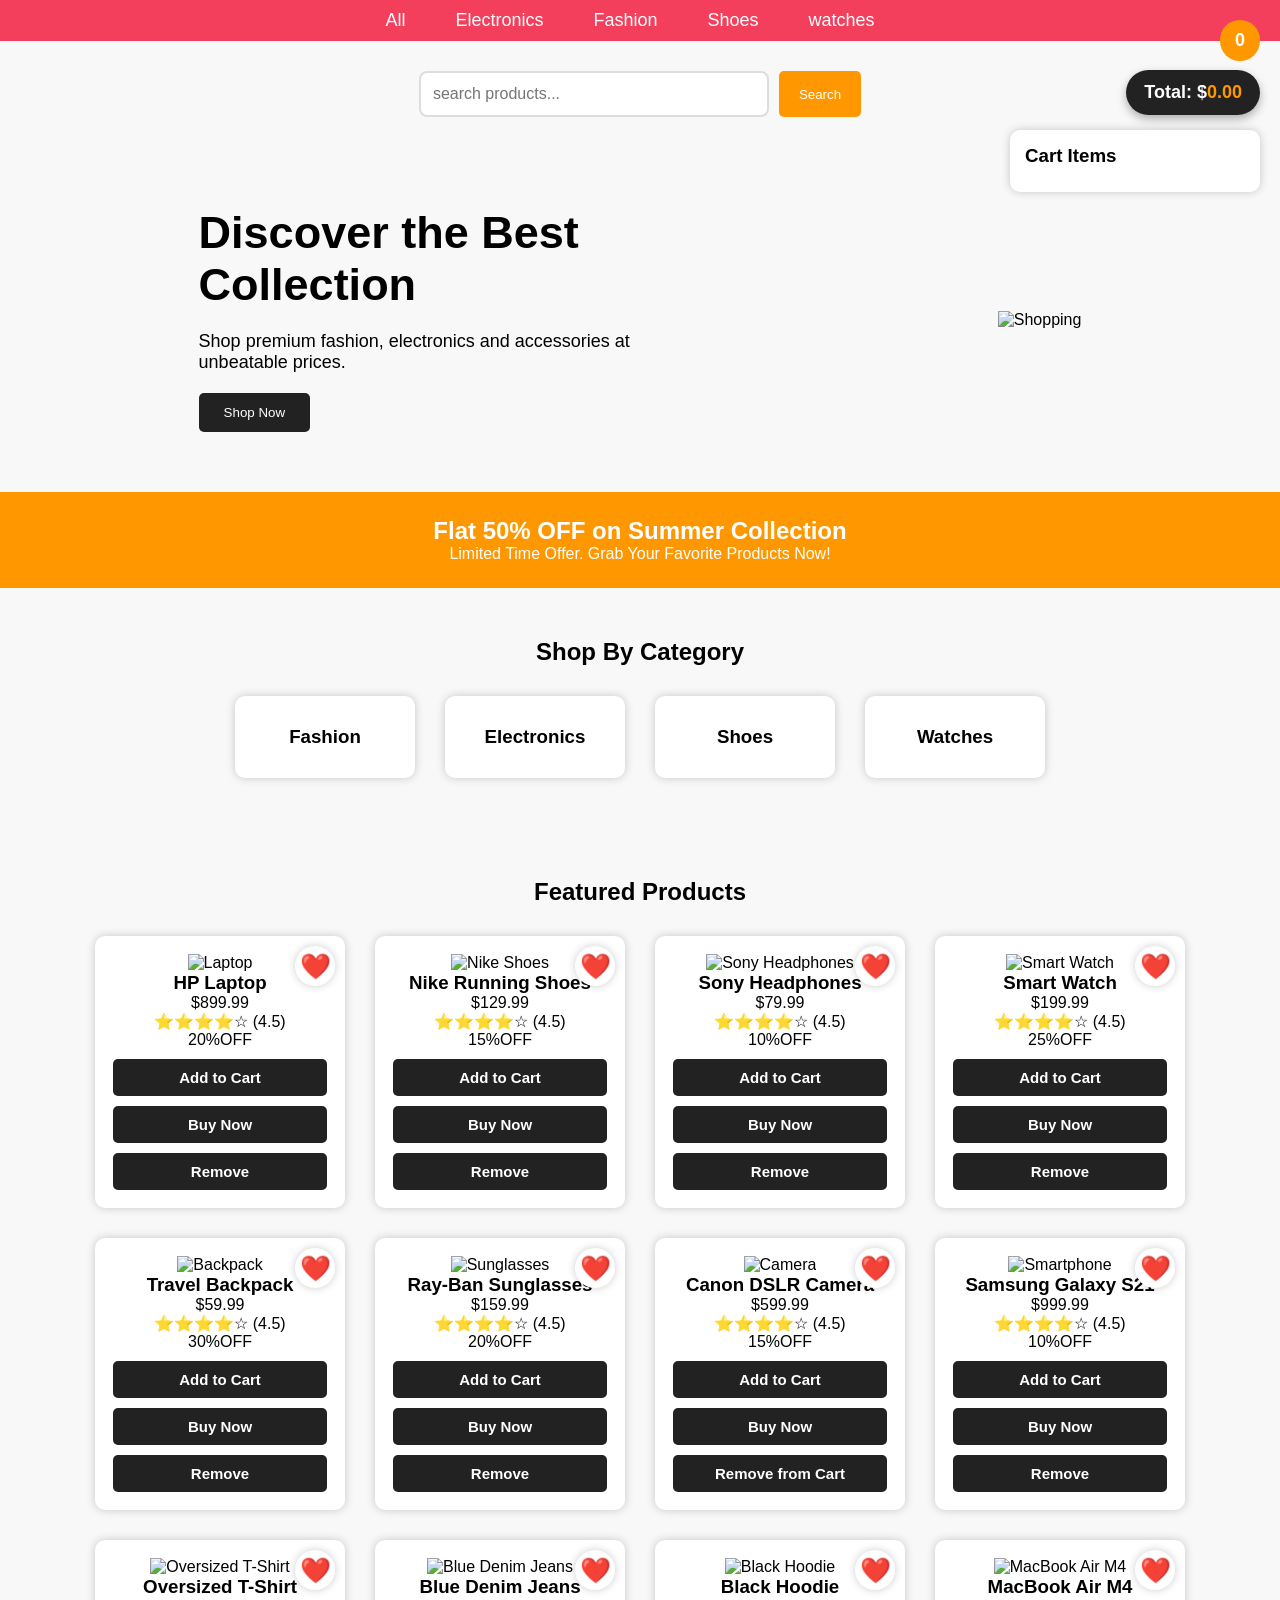
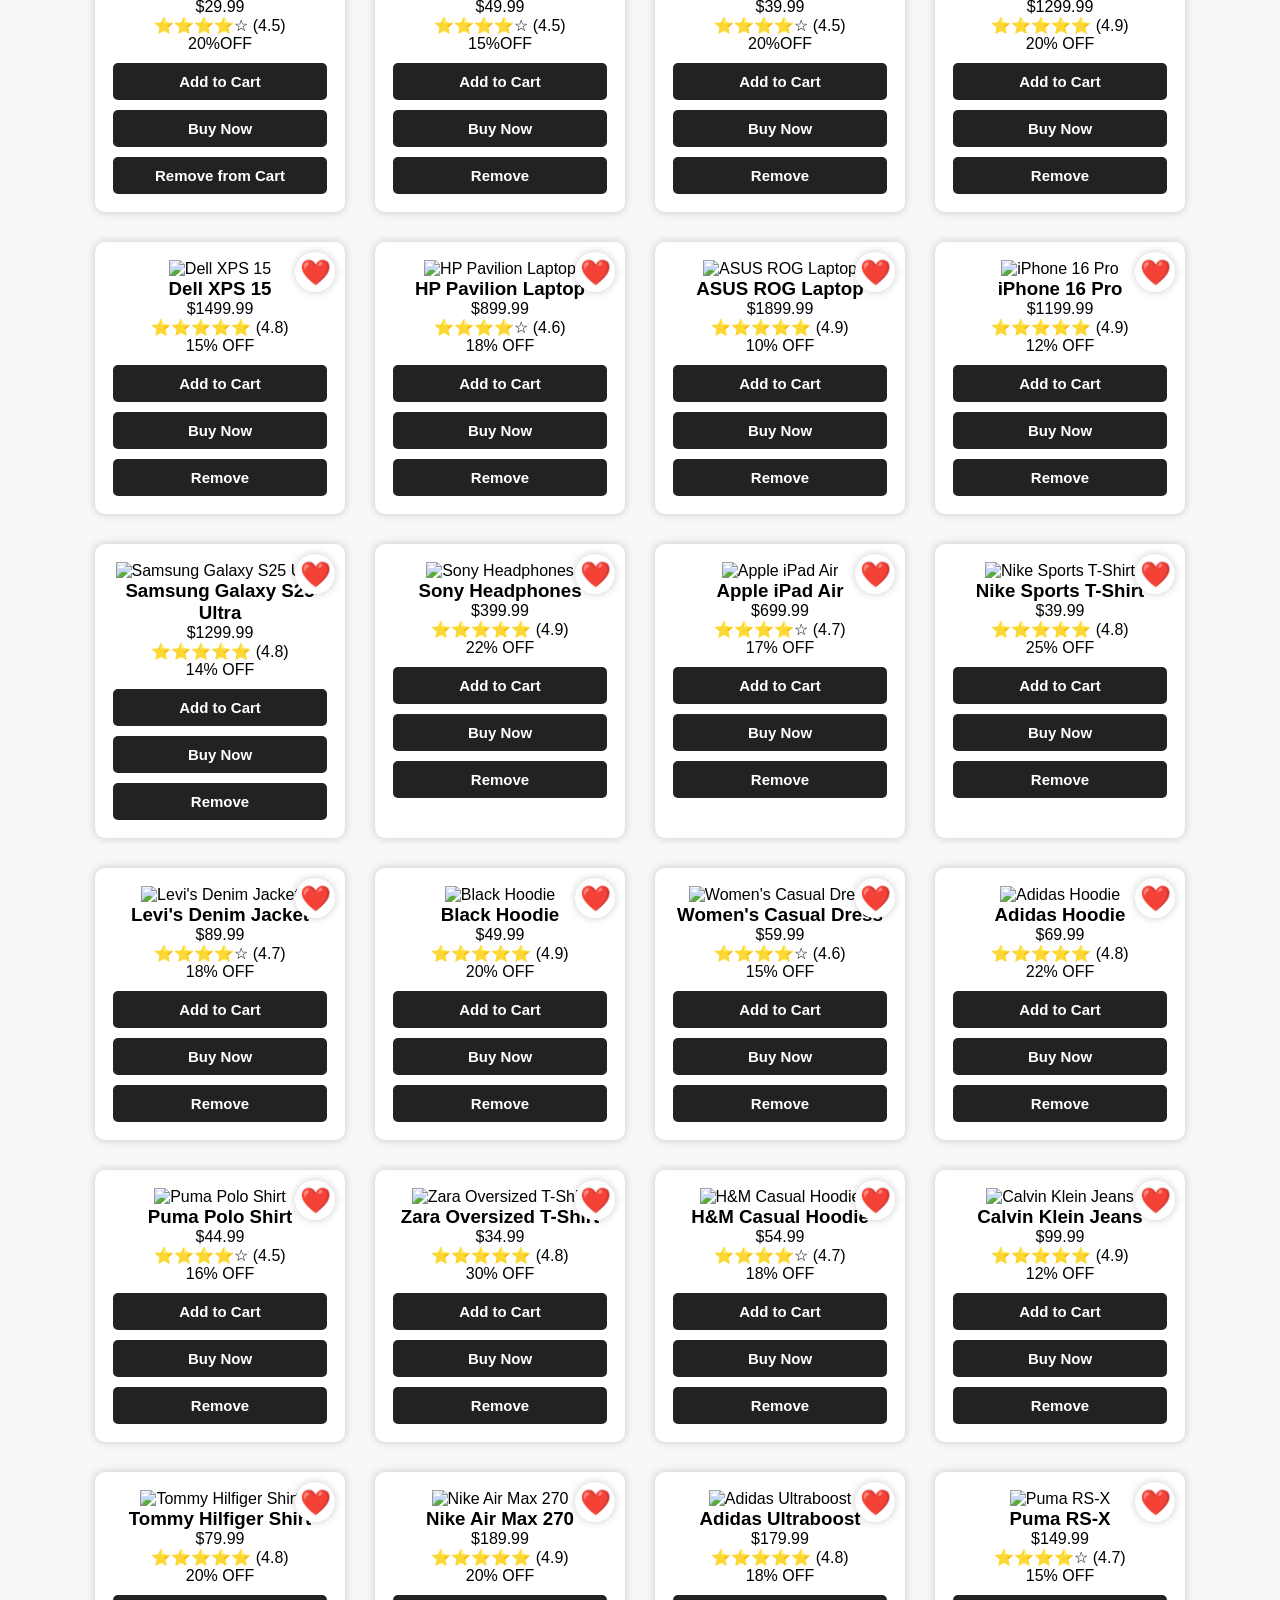
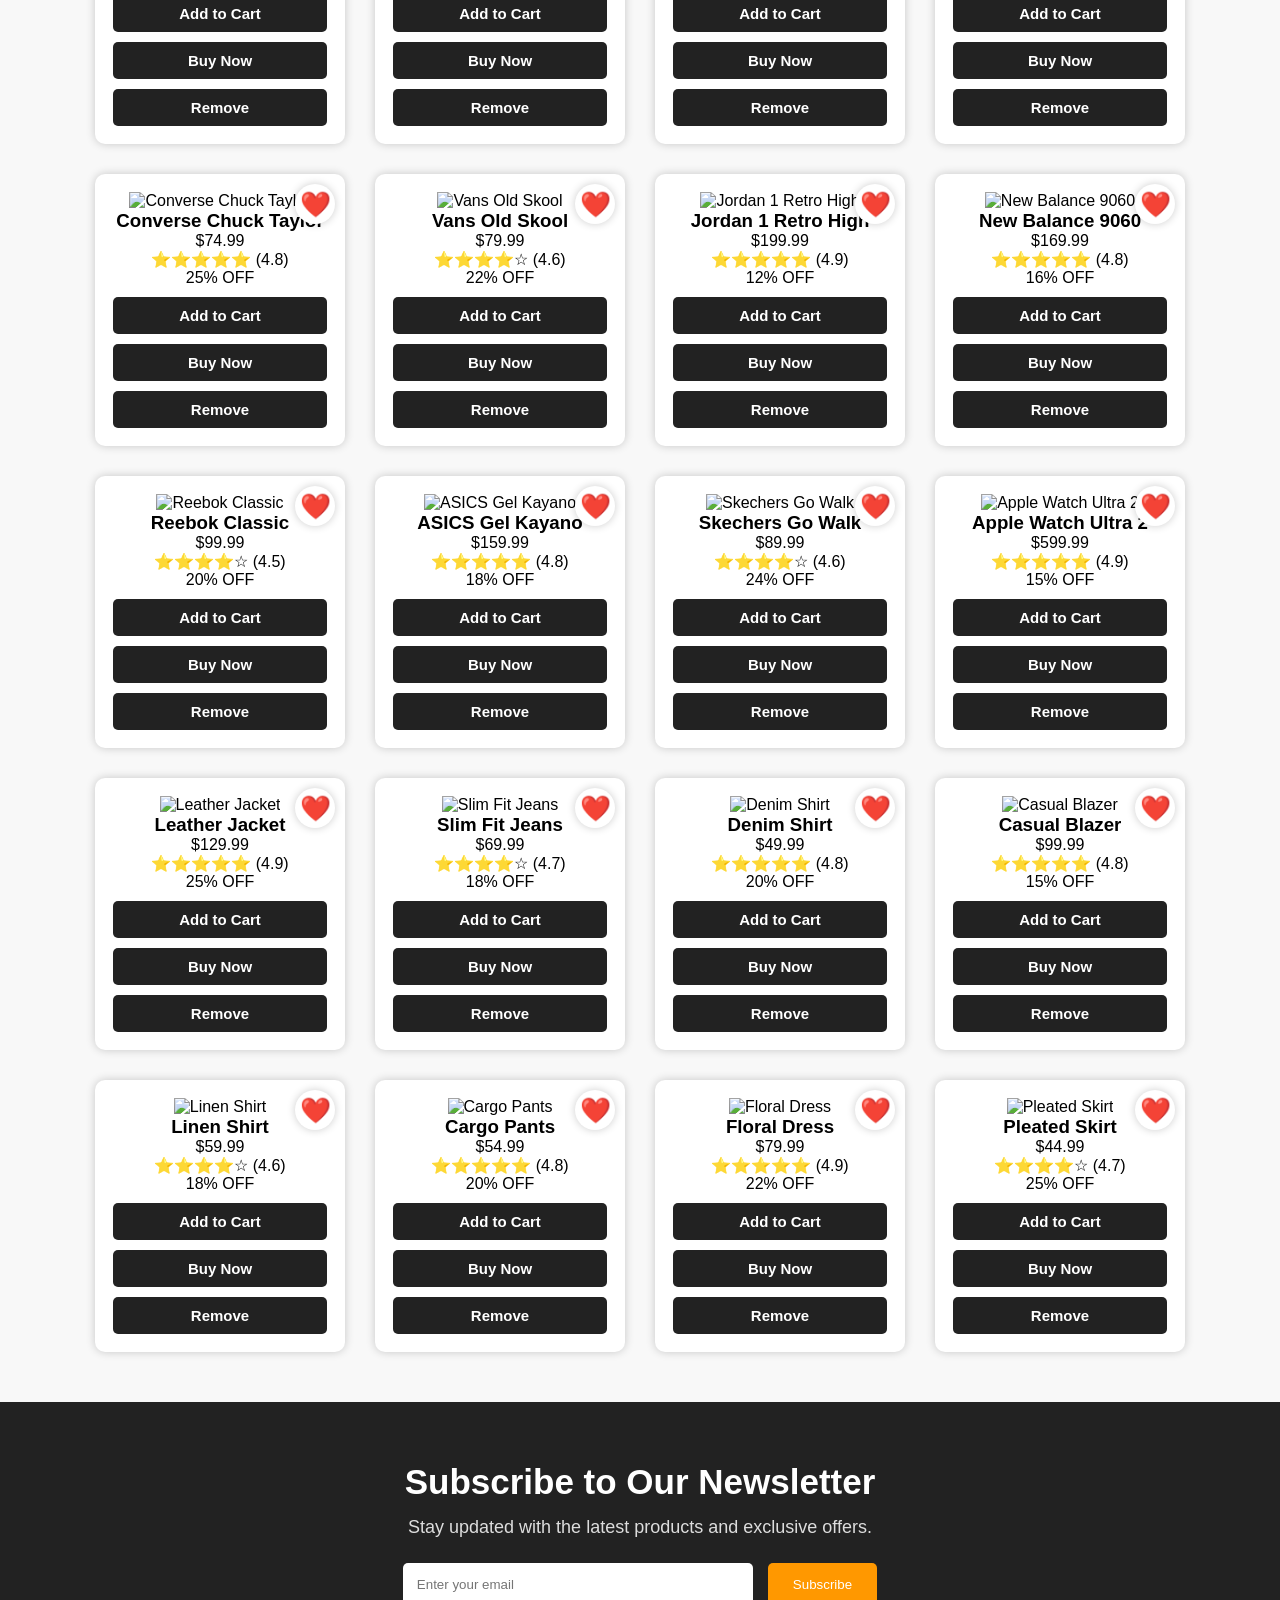
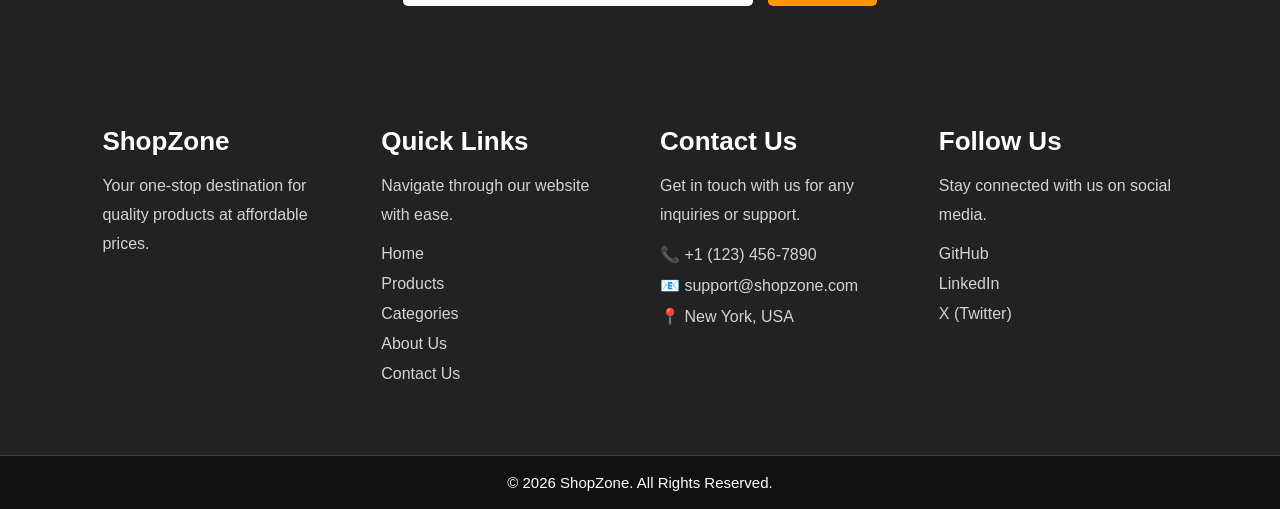
==== commit 87a3b1cc: "Finished ShopZone cart, search and category filtering" ====
--- a/index.html
+++ b/index.html
@@ -23,12 +23,12 @@
                 <canvas class="dot-grid__canvas"></canvas>
             </div>
         </div>
-        <div class="content">
+
         <div class = "nav-bar">
         <a href="#" data-category="all">All</a>
         <a href="#" data-category="electronics">Electronics</a>
-        <a href="#" data-category="fashion">fashion</a>
-        <a href="#" data-category="shoes">shoes</a>
+        <a href="#" data-category="fashion">Fashion</a>
+        <a href="#" data-category="shoes">Shoes</a>
         <a href="#" data-category="watches">watches</a>
         </div> 
         
@@ -95,7 +95,7 @@
 
             <div class="product-container">
 
-                <div class="product-card">
+                <div class="product-card" data-category="electronics">
                     <span class="wishlist">❤️</span>
                     <img src="https://images.unsplash.com/photo-1496181133206-80ce9b88a853?w=500" alt="Laptop">
                     <h3>HP Laptop</h3>
@@ -107,7 +107,7 @@
                     <button class=" buy-now">Buy Now</button>
     <button class="remove-btn">Remove</button>            </div>
 
-            <div class="product-card">
+            <div class="product-card" data-category="shoes">
                 <span class="wishlist">❤️</span>
                 <img src="https://images.unsplash.com/photo-1542291026-7eec264c27ff?w=500" alt="Nike Shoes">
                 <h3>Nike Running Shoes</h3>
@@ -116,31 +116,31 @@
                 <p> 15%OFF </p>
                  <button class="add-btn">Add to Cart</button>
                 <button class="buy-now">Buy Now</button>
-<button class="remove-btn">Remove</button>            </div>
-
-            <div class="product-card">
+                <button class="remove-btn">Remove</button>            
+            </div>
+
+            <div class="product-card" data-category="electronics">
                 <span class="wishlist">❤️</span>
                 <img src="https://images.unsplash.com/photo-1505740420928-5e560c06d30e?w=500" alt="Sony Headphones">
                 <h3>Sony Headphones</h3>
                 <p>$79.99</p>
                  <p>⭐⭐⭐⭐☆ (4.5)</p>
                  <p> 10%OFF </p>
-
                 <button class="add-btn">Add to Cart</button>
                 <button class="buy-now">Buy Now</button>
-   <button class="remove-btn">Remove</button>            </div>
-            <div class="product-card">
+                    <button class="remove-btn">Remove</button>
+</div>
+            <div class="product-card" data-category="watches">
             <span class="wishlist">❤️</span>
                 <img src="https://images.unsplash.com/photo-1523275335684-37898b6baf30?w=500" alt="Smart Watch">
                 <h3>Smart Watch</h3>
                 <p>$199.99</p>
                  <p>⭐⭐⭐⭐☆ (4.5)</p>
                     <p> 25%OFF </p>
-
-                    <button class="add-btn">Add to Cart</button>
-                    <button class="buy-now">Buy Now</button>
+<button class="add-btn">Add to Cart</button>
+    <button class="buy-now">Buy Now</button>
    <button class="remove-btn">Remove</button>            </div>
-            <div class="product-card">
+            <div class="product-card" data-category="fashion">
                 <span class="wishlist">❤️</span>
                 <img src="https://images.unsplash.com/photo-1553062407-98eeb64c6a62?w=500" alt="Backpack">
                 <h3>Travel Backpack</h3>
@@ -151,7 +151,8 @@
                 <button class="buy-now">Buy Now</button>
                <button class="remove-btn">Remove</button> 
             </div>
-            <div class="product-card">
+
+            <div class="product-card" data-category="fashion">
                 <span class="wishlist">❤️</span>
                 <img src="https://images.unsplash.com/photo-1511499767150-a48a237f0083?w=500" alt="Sunglasses">
                 <h3>Ray-Ban Sunglasses</h3>
@@ -162,7 +163,7 @@
                 <button class="buy-now">Buy Now</button>
                <button class="remove-btn">Remove</button>
             </div>
-            <div class="product-card">
+            <div class="product-card" data-category="electronics">
                 <span class="wishlist">❤️</span>
                 <img src="https://images.unsplash.com/photo-1516035069371-29a1b244cc32?w=500" alt="Camera">
                 <h3>Canon DSLR Camera</h3>
@@ -173,7 +174,7 @@
                 <button class="buy-now">Buy Now</button>
                 <button class="remove-btn">Remove from Cart</button>
                     </div>
-                    <div class="product-card">
+                    <div class="product-card" data-category="electronics">
                 <span class="wishlist">❤️</span>
                 <img src="https://images.unsplash.com/photo-1511707171634-5f897ff02aa9?w=500" alt="Smartphone"> 
                 <h3>Samsung Galaxy S21</h3>
@@ -195,7 +196,7 @@
                 <button class="buy-now">Buy Now</button>
                 <button class="remove-btn">Remove from Cart</button>
                     </div>
-                    <div class="product-card">
+                    <div class="product-card" data-category="fashion">
                 <span class="wishlist">❤️</span>
                 <img src="https://images.unsplash.com/photo-1542272604-787c3835535d"alt="Blue Denim Jeans">
                 <h3>Blue Denim Jeans</h3>
@@ -205,7 +206,7 @@
                       <button class="add-btn">Add to Cart</button>
                 <button class="buy-now">Buy Now</button>
                <button class="remove-btn">Remove</button>                    </div>
-                        <div class="product-card">
+                        <div class="product-card" data-category="fashion">
                 <span class="wishlist">❤️</span>
                 <img src="https://images.unsplash.com/photo-1556821840-3a63f95609a7"alt="Black Hoodie">
                 <h3>Black Hoodie</h3>
@@ -216,7 +217,7 @@
                 <button class="buy-now">Buy Now</button>
                <button class="remove-btn">Remove</button>                    </div>
 
-                    <div class="product-card">
+    <div class="product-card" data-category="electronics">
     <span class="wishlist">❤️</span>
     <img src="https://images.unsplash.com/photo-1496181133206-80ce9b88a853?w=500" alt="MacBook Air M4">
     <h3>MacBook Air M4</h3>
@@ -227,7 +228,7 @@
     <button class="buy-now">Buy Now</button>
    <button class="remove-btn">Remove</button></div>
 
-<div class="product-card">
+<div class="product-card" data-category="electronics">
     <span class="wishlist">❤️</span>
     <img src="https://images.unsplash.com/photo-1496181133206-80ce9b88a853?auto=format&fit=crop&w=500&q=80" alt="Dell XPS 15">
     <h3>Dell XPS 15</h3>
@@ -238,7 +239,7 @@
     <button class="buy-now">Buy Now</button>
    <button class="remove-btn">Remove</button></div>
 
-<div class="product-card">
+<div class="product-card" data-category="electronics">
     <span class="wishlist">❤️</span>
     <img src="https://images.unsplash.com/photo-1541807084-5c52b6b3adef?w=500" alt="HP Pavilion Laptop">
     <h3>HP Pavilion Laptop</h3>
@@ -249,7 +250,7 @@
     <button class="buy-now">Buy Now</button>
    <button class="remove-btn">Remove</button></div>
 
-<div class="product-card">
+<div class="product-card" data-category="electronics">
     <span class="wishlist">❤️</span>
     <img src="https://images.unsplash.com/photo-1593642632823-8f785ba67e45?w=500" alt="ASUS ROG Laptop">
     <h3>ASUS ROG Laptop</h3>
@@ -260,7 +261,7 @@
     <button class="buy-now">Buy Now</button>
    <button class="remove-btn">Remove</button></div>
 
-<div class="product-card">
+<div class="product-card" data-category="electronics">
     <span class="wishlist">❤️</span>
     <img src="https://images.unsplash.com/photo-1511707171634-5f897ff02aa9?w=500" alt="iPhone 16 Pro">
     <h3>iPhone 16 Pro</h3>
@@ -271,7 +272,7 @@
     <button class="buy-now">Buy Now</button>
    <button class="remove-btn">Remove</button></div>
 
-<div class="product-card">
+<div class="product-card" data-category="electronics">
     <span class="wishlist">❤️</span>
     <img src="https://images.unsplash.com/photo-1610945265064-0e34e5519bbf?w=500" alt="Samsung Galaxy S25 Ultra">
     <h3>Samsung Galaxy S25 Ultra</h3>
@@ -282,7 +283,7 @@
     <button class="buy-now">Buy Now</button>
    <button class="remove-btn">Remove</button></div>
 
-<div class="product-card">
+<div class="product-card"  data-category="electronics">
     <span class="wishlist">❤️</span>
     <img src="https://images.unsplash.com/photo-1505740420928-5e560c06d30e?w=500" alt="Sony Headphones">
     <h3>Sony Headphones</h3>
@@ -293,7 +294,7 @@
     <button class="buy-now">Buy Now</button>
    <button class="remove-btn">Remove</button></div>
 
-<div class="product-card">
+<div class="product-card" data-category="electronics">
     <span class="wishlist">❤️</span>
     <img src="https://images.unsplash.com/photo-1544244015-0df4b3ffc6b0?w=500" alt="Apple iPad Air">
     <h3>Apple iPad Air</h3>
@@ -303,7 +304,8 @@
     <button class="add-btn">Add to Cart</button>
     <button class="buy-now">Buy Now</button>
    <button class="remove-btn">Remove</button></div>
-    <div class="product-card">
+
+    <div class="product-card" data-category="fashion">
     <span class="wishlist">❤️</span>
     <img src="https://images.unsplash.com/photo-1521572267360-ee0c2909d518?w=500" alt="Nike Sports T-Shirt">
     <h3>Nike Sports T-Shirt</h3>
@@ -314,7 +316,7 @@
     <button class="buy-now">Buy Now</button>
    <button class="remove-btn">Remove</button></div>
 
-<div class="product-card">
+<div class="product-card" data-category="fashion">
     <span class="wishlist">❤️</span>
     <img src="https://images.unsplash.com/photo-1515886657613-9f3515b0c78f?w=500" alt="Levi's Denim Jacket">
     <h3>Levi's Denim Jacket</h3>
@@ -325,7 +327,7 @@
     <button class="buy-now">Buy Now</button>
    <button class="remove-btn">Remove</button></div>
 
-<div class="product-card">
+<div class="product-card"   data-category="fashion">
     <span class="wishlist">❤️</span>
     <img src="https://images.unsplash.com/photo-1556821840-3a63f95609a7?w=500" alt="Black Hoodie">
     <h3>Black Hoodie</h3>
@@ -336,7 +338,7 @@
     <button class="buy-now">Buy Now</button>
    <button class="remove-btn">Remove</button></div>
 
-<div class="product-card">
+<div class="product-card" data-category="fashion">
     <span class="wishlist">❤️</span>
     <img src="https://images.unsplash.com/photo-1496747611176-843222e1e57c?w=500" alt="Women's Casual Dress">
     <h3>Women's Casual Dress</h3>
@@ -347,7 +349,7 @@
     <button class="buy-now">Buy Now</button>
    <button class="remove-btn">Remove</button></div>
 
-<div class="product-card">
+<div class="product-card" data-category="fashion">
     <span class="wishlist">❤️</span>
     <img src="https://images.unsplash.com/photo-1523398002811-999ca8dec234?w=500" alt="Adidas Hoodie">
     <h3>Adidas Hoodie</h3>
@@ -358,7 +360,7 @@
     <button class="buy-now">Buy Now</button>
    <button class="remove-btn">Remove</button></div>
 
-<div class="product-card">
+<div class="product-card" data-category="fashion">
     <span class="wishlist">❤️</span>
     <img src="https://images.unsplash.com/photo-1529139574466-a303027c1d8b?w=500" alt="Puma Polo Shirt">
     <h3>Puma Polo Shirt</h3>
@@ -369,7 +371,7 @@
     <button class="buy-now">Buy Now</button>
    <button class="remove-btn">Remove</button></div>
 
-<div class="product-card">
+<div class="product-card" data-category="fashion">
     <span class="wishlist">❤️</span>
     <img src="https://images.unsplash.com/photo-1512436991641-6745cdb1723f?w=500" alt="Zara Oversized T-Shirt">
     <h3>Zara Oversized T-Shirt</h3>
@@ -380,7 +382,7 @@
     <button class="buy-now">Buy Now</button>
    <button class="remove-btn">Remove</button></div>
 
-<div class="product-card">
+<div class="product-card" data-category="fashion">
     <span class="wishlist">❤️</span>
     <img src="https://images.unsplash.com/photo-1483985988355-763728e1935b?w=500" alt="H&M Casual Hoodie">
     <h3>H&M Casual Hoodie</h3>
@@ -391,7 +393,7 @@
     <button class="buy-now">Buy Now</button>
    <button class="remove-btn">Remove</button></div>
 
-<div class="product-card">
+<div class="product-card" data-category="fashion">
     <span class="wishlist">❤️</span>
     <img src="https://images.unsplash.com/photo-1541099649105-f69ad21f3246?w=500" alt="Calvin Klein Jeans">
     <h3>Calvin Klein Jeans</h3>
@@ -402,7 +404,7 @@
     <button class="buy-now">Buy Now</button>
    <button class="remove-btn">Remove</button></div>
 
-<div class="product-card">
+<div class="product-card" data-category="fashion">
     <span class="wishlist">❤️</span>
     <img src="https://images.unsplash.com/photo-1529139574466-a303027c1d8b?w=500" alt="Tommy Hilfiger Shirt">
     <h3>Tommy Hilfiger Shirt</h3>
@@ -412,7 +414,7 @@
     <button class="add-btn">Add to Cart</button>
     <button class="buy-now">Buy Now</button>
    <button class="remove-btn">Remove</button></div>
-    <div class="product-card">
+    <div class="product-card" data-category="shoes">
     <span class="wishlist">❤️</span>
     <img src="https://images.unsplash.com/photo-1542291026-7eec264c27ff?w=500" alt="Nike Air Max 270">
     <h3>Nike Air Max 270</h3>
@@ -423,7 +425,7 @@
     <button class="buy-now">Buy Now</button>
    <button class="remove-btn">Remove</button></div>
 
-<div class="product-card">
+<div class="product-card" data-category="shoes">
     <span class="wishlist">❤️</span>
     <img src="https://images.unsplash.com/photo-1600185365483-26d7a4cc7519?w=500" alt="Adidas Ultraboost">
     <h3>Adidas Ultraboost</h3>
@@ -434,7 +436,7 @@
     <button class="buy-now">Buy Now</button>
    <button class="remove-btn">Remove</button></div>
 
-<div class="product-card">
+<div class="product-card" data-category="shoes">
     <span class="wishlist">❤️</span>
     <img src="https://images.unsplash.com/photo-1608231387042-66d1773070a5?w=500" alt="Puma RS-X">
     <h3>Puma RS-X</h3>
@@ -445,7 +447,7 @@
     <button class="buy-now">Buy Now</button>
    <button class="remove-btn">Remove</button></div>
 
-<div class="product-card">
+<div class="product-card" data-category="shoes">
     <span class="wishlist">❤️</span>
     <img src="https://images.unsplash.com/photo-1543508282-6319a3e2621f?w=500" alt="Converse Chuck Taylor">
     <h3>Converse Chuck Taylor</h3>
@@ -456,7 +458,7 @@
     <button class="buy-now">Buy Now</button>
    <button class="remove-btn">Remove</button></div>
 
-<div class="product-card">
+<div class="product-card" data-category="shoes">
     <span class="wishlist">❤️</span>
     <img src="https://images.unsplash.com/photo-1525966222134-fcfa99b8ae77?w=500" alt="Vans Old Skool">
     <h3>Vans Old Skool</h3>
@@ -467,7 +469,7 @@
     <button class="buy-now">Buy Now</button>
    <button class="remove-btn">Remove</button></div>
 
-<div class="product-card">
+<div class="product-card" data-category="shoes">
     <span class="wishlist">❤️</span>
     <img src="https://images.unsplash.com/photo-1595950653106-6c9ebd614d3a?w=500" alt="Jordan 1 Retro High">
     <h3>Jordan 1 Retro High</h3>
@@ -478,7 +480,7 @@
     <button class="buy-now">Buy Now</button>
    <button class="remove-btn">Remove</button></div>
 
-<div class="product-card">
+<div class="product-card" data-category="shoes">
     <span class="wishlist">❤️</span>
     <img src="https://images.unsplash.com/photo-1595341888016-a392ef81b7de?w=500" alt="New Balance 9060">
     <h3>New Balance 9060</h3>
@@ -489,7 +491,7 @@
     <button class="buy-now">Buy Now</button>
    <button class="remove-btn">Remove</button></div>
 
-<div class="product-card">
+<div class="product-card" data-category="shoes">
     <span class="wishlist">❤️</span>
     <img src="https://images.unsplash.com/photo-1515955656352-a1fa3ffcd111?w=500" alt="Reebok Classic">
     <h3>Reebok Classic</h3>
@@ -500,7 +502,7 @@
     <button class="buy-now">Buy Now</button>
    <button class="remove-btn">Remove</button></div>
 
-<div class="product-card">
+<div class="product-card" data-category="shoes">
     <span class="wishlist">❤️</span>
     <img src="https://images.unsplash.com/photo-1556906781-9a412961c28c?w=500" alt="ASICS Gel Kayano">
     <h3>ASICS Gel Kayano</h3>
@@ -511,7 +513,7 @@
     <button class="buy-now">Buy Now</button>
    <button class="remove-btn">Remove</button></div>
 
-<div class="product-card">
+<div class="product-card" data-category="shoes">
     <span class="wishlist">❤️</span>
     <img src="https://images.unsplash.com/photo-1460353581641-37baddab0fa2?w=500" alt="Skechers Go Walk">
     <h3>Skechers Go Walk</h3>
@@ -521,7 +523,8 @@
     <button class="add-btn">Add to Cart</button>
     <button class="buy-now">Buy Now</button>
    <button class="remove-btn">Remove</button></div>
-    <div class="product-card">
+
+    <div class="product-card" data-category="watches">
     <span class="wishlist">❤️</span>
     <img src="https://images.unsplash.com/photo-1617043786394-f977fa12eddf?auto=format&fit=crop&w=500&q=80" alt="Apple Watch Ultra 2">
     <h3>Apple Watch Ultra 2</h3>
@@ -531,7 +534,7 @@
     <button class="add-btn">Add to Cart</button>
     <button class="buy-now">Buy Now</button>
    <button class="remove-btn">Remove</button></div>
-<div class="product-card">
+<div class="product-card" data-category="fashion">
     <span class="wishlist">❤️</span>
     <img src="https://images.unsplash.com/photo-1551232864-3f0890e580d9?auto=format&fit=crop&w=500&q=80" alt="Leather Jacket">
     <h3>Leather Jacket</h3>
@@ -542,7 +545,7 @@
     <button class="buy-now">Buy Now</button>
    <button class="remove-btn">Remove</button></div>
 
-<div class="product-card">
+<div class="product-card" data-category="fashion">
     <span class="wishlist">❤️</span>
     <img src="https://images.unsplash.com/photo-1541099649105-f69ad21f3246?auto=format&fit=crop&w=500&q=80" alt="Slim Fit Jeans">
     <h3>Slim Fit Jeans</h3>
@@ -553,7 +556,7 @@
     <button class="buy-now">Buy Now</button>
    <button class="remove-btn">Remove</button></div>
 
-<div class="product-card">
+<div class="product-card" data-category="fashion">
     <span class="wishlist">❤️</span>
     <img src="https://images.unsplash.com/photo-1515886657613-9f3515b0c78f?auto=format&fit=crop&w=500&q=80" alt="Denim Shirt">
     <h3>Denim Shirt</h3>
@@ -564,7 +567,7 @@
     <button class="buy-now">Buy Now</button>
    <button class="remove-btn">Remove</button></div>
 
-<div class="product-card">
+<div class="product-card" data-category="fashion">
     <span class="wishlist">❤️</span>
     <img src="https://images.unsplash.com/photo-1483985988355-763728e1935b?auto=format&fit=crop&w=500&q=80" alt="Casual Blazer">
     <h3>Casual Blazer</h3>
@@ -575,7 +578,7 @@
     <button class="buy-now">Buy Now</button>
    <button class="remove-btn">Remove</button></div>
 
-<div class="product-card">
+<div class="product-card" data-category="fashion">
     <span class="wishlist">❤️</span>
     <img src="https://images.unsplash.com/photo-1529139574466-a303027c1d8b?auto=format&fit=crop&w=500&q=80" alt="Linen Shirt">
     <h3>Linen Shirt</h3>
@@ -586,7 +589,7 @@
     <button class="buy-now">Buy Now</button>
    <button class="remove-btn">Remove</button></div>
 
-<div class="product-card">
+<div class="product-card" data-category="fashion">
     <span class="wishlist">❤️</span>
     <img src="https://images.unsplash.com/photo-1503342217505-b0a15ec3261c?auto=format&fit=crop&w=500&q=80" alt="Cargo Pants">
     <h3>Cargo Pants</h3>
@@ -597,7 +600,7 @@
     <button class="buy-now">Buy Now</button>
    <button class="remove-btn">Remove</button></div>
 
-<div class="product-card">
+<div class="product-card" data-category="fashion">
     <span class="wishlist">❤️</span>
     <img src="https://images.unsplash.com/photo-1496747611176-843222e1e57c?auto=format&fit=crop&w=500&q=80" alt="Floral Dress">
     <h3>Floral Dress</h3>
@@ -608,7 +611,7 @@
     <button class="buy-now">Buy Now</button>
    <button class="remove-btn">Remove</button></div>
 
-<div class="product-card">
+<div class="product-card" data-category="fashion">
     <span class="wishlist">❤️</span>
     <img src="https://images.unsplash.com/photo-1515372039744-b8f02a3ae446?auto=format&fit=crop&w=500&q=80" alt="Pleated Skirt">
     <h3>Pleated Skirt</h3>
@@ -619,138 +622,10 @@
     <button class="buy-now">Buy Now</button>
    <button class="remove-btn">Remove</button></div>
 
-<div class="product-card">
-    <span class="wishlist">❤️</span>
-    <img src="https://images.unsplash.com/photo-1521572267360-ee0c2909d518?auto=format&fit=crop&w=500&q=80" alt="Graphic T-Shirt">
-    <h3>Graphic T-Shirt</h3>
-    <p>$29.99</p>
-    <p>⭐⭐⭐⭐⭐ (4.8)</p>
-    <p>30% OFF</p>
-    <button class="add-btn">Add to Cart</button>
-    <button class="buy-now">Buy Now</button>
-   <button class="remove-btn">Remove</button></div>
-</div>
-
-<div class="product-card">
-    <span class="wishlist">❤️</span>
-    <img src="https://images.unsplash.com/photo-1523398002811-999ca8dec234?auto=format&fit=crop&w=500&q=80" alt="Bomber Jacket">
-    <h3>Bomber Jacket</h3>
-    <p>$89.99</p>
-    <p>⭐⭐⭐⭐⭐ (4.9)</p>
-    <p>20% OFF</p>
-    <button class="add-btn">Add to Cart</button>
-    <button class="buy-now">Buy Now</button>
-</div>
-
-<div class="product-card">
-    <span class="wishlist">❤️</span>
-    <img src="https://images.unsplash.com/photo-1434493789847-2f02dc6ca35d?w=500" alt="Samsung Galaxy Watch Ultra">
-    <h3>Samsung Galaxy Watch Ultra</h3>
-    <p>$649.99</p>
-    <p>⭐⭐⭐⭐⭐ (4.8)</p>
-    <p>20% OFF</p>
-    <button class="add-btn">Add to Cart</button>
-    <button class="buy-now">Buy Now</button>
-</div>
-
-<div class="product-card">
-    <span class="wishlist">❤️</span>
-    <img src="https://images.unsplash.com/photo-1547996160-81dfa63595aa?w=500" alt="Fossil Gen 6">
-    <h3>Fossil Gen 6 Smartwatch</h3>
-    <p>$279.99</p>
-    <p>⭐⭐⭐⭐☆ (4.7)</p>
-    <p>18% OFF</p>
-    <button class="add-btn">Add to Cart</button>
-    <button class="buy-now">Buy Now</button>
-</div>
-
-<div class="product-card">
-    <span class="wishlist">❤️</span>
-    <img src="https://images.unsplash.com/photo-1508057198894-247b23fe5ade?w=500" alt="Casio G-Shock">
-    <h3>Casio G-Shock</h3>
-    <p>$119.99</p>
-    <p>⭐⭐⭐⭐⭐ (4.8)</p>
-    <p>25% OFF</p>
-    <button class="add-btn">Add to Cart</button>
-    <button class="buy-now">Buy Now</button>
-</div>
-
-<div class="product-card">
-    <span class="wishlist">❤️</span>
-    <img src="https://images.unsplash.com/photo-1524805444758-089113d48a6d?w=500" alt="Rolex Submariner">
-    <h3>Rolex Submariner</h3>
-    <p>$9999.99</p>
-    <p>⭐⭐⭐⭐⭐ (5.0)</p>
-    <p>5% OFF</p>
-    <button class="add-btn">Add to Cart</button>
-    <button class="buy-now">Buy Now</button>
-   <button class="remove-btn">Remove</button></div>
-
-<div class="product-card">
-    <span class="wishlist">❤️</span>
-    <img src="https://images.unsplash.com/photo-1434056886845-dac89ffe9b56?w=500" alt="Tissot PRX">
-    <h3>Tissot PRX</h3>
-    <p>$425.99</p>
-    <p>⭐⭐⭐⭐⭐ (4.9)</p>
-    <p>12% OFF</p>
-    <button class="add-btn">Add to Cart</button>
-    <button class="buy-now">Buy Now</button>
-   <button class="remove-btn">Remove</button></div>
-
-<div class="product-card">
-    <span class="wishlist">❤️</span>
-    <img src="https://images.unsplash.com/photo-1508057198894-247b23fe5ade?w=500" alt="Titan Edge">
-    <h3>Titan Edge</h3>
-    <p>$149.99</p>
-    <p>⭐⭐⭐⭐☆ (4.6)</p>
-    <p>20% OFF</p>
-    <button class="add-btn">Add to Cart</button>
-    <button class="buy-now">Buy Now</button>
-   <button class="remove-btn">Remove</button></div>
-
-<div class="product-card">
-    <span class="wishlist">❤️</span>
-    <img src="https://images.unsplash.com/photo-1511385348-a52b4a160dc2?w=500" alt="Seiko 5 Sports">
-    <h3>Seiko 5 Sports</h3>
-    <p>$299.99</p>
-    <p>⭐⭐⭐⭐⭐ (4.8)</p>
-    <p>16% OFF</p>
-    <button class="add-btn">Add to Cart</button>
-    <button class="buy-now">Buy Now</button>
-   <button class="remove-btn">Remove</button></div>
-
-<div class="product-card">
-    <span class="wishlist">❤️</span>
-    <img src="https://images.unsplash.com/photo-1500530855697-b586d89ba3ee?w=500" alt="Citizen Eco-Drive">
-    <h3>Citizen Eco-Drive</h3>
-    <p>$249.99</p>
-    <p>⭐⭐⭐⭐☆ (4.7)</p>
-    <p>22% OFF</p>
-    <button class="add-btn">Add to Cart</button>
-    <button class="buy-now">Buy Now</button>
-   <button class="remove-btn">Remove</button></div>
-
-<div class="product-card">
-    <span class="wishlist">❤️</span>
-    <img src="https://images.unsplash.com/photo-1542496658-e33a6d0d50f6?w=500" alt="Garmin Forerunner 265">
-    <h3>Garmin Forerunner 265</h3>
-    <p>$449.99</p>
-    <p>⭐⭐⭐⭐⭐ (4.9)</p>
-    <p>14% OFF</p>
-    <button class="add-btn">Add to Cart</button>
-    <button class="buy-now">Buy Now</button>
-   <button class="remove-btn">Remove</button></div>
-<div class="product-card">
-    <span class="wishlist">❤️</span>
-    <img src="https://images.unsplash.com/photo-1434493789847-2f02dc6ca35d?auto=format&fit=crop&w=500&q=80" alt="Apple Watch SE">
-    <h3>Apple Watch SE</h3>
-    <p>$249.99</p>
-    <p>⭐⭐⭐⭐☆ (4.7)</p>
-    <p>18% OFF</p>
-    <button class="add-btn">Add to Cart</button>
-    <button class="buy-now">Buy Now</button>
-   <button class="remove-btn">Remove</button></div>
-        </div>
+
+
+
+
     </section>
     </div>
     <section class="newsletter">
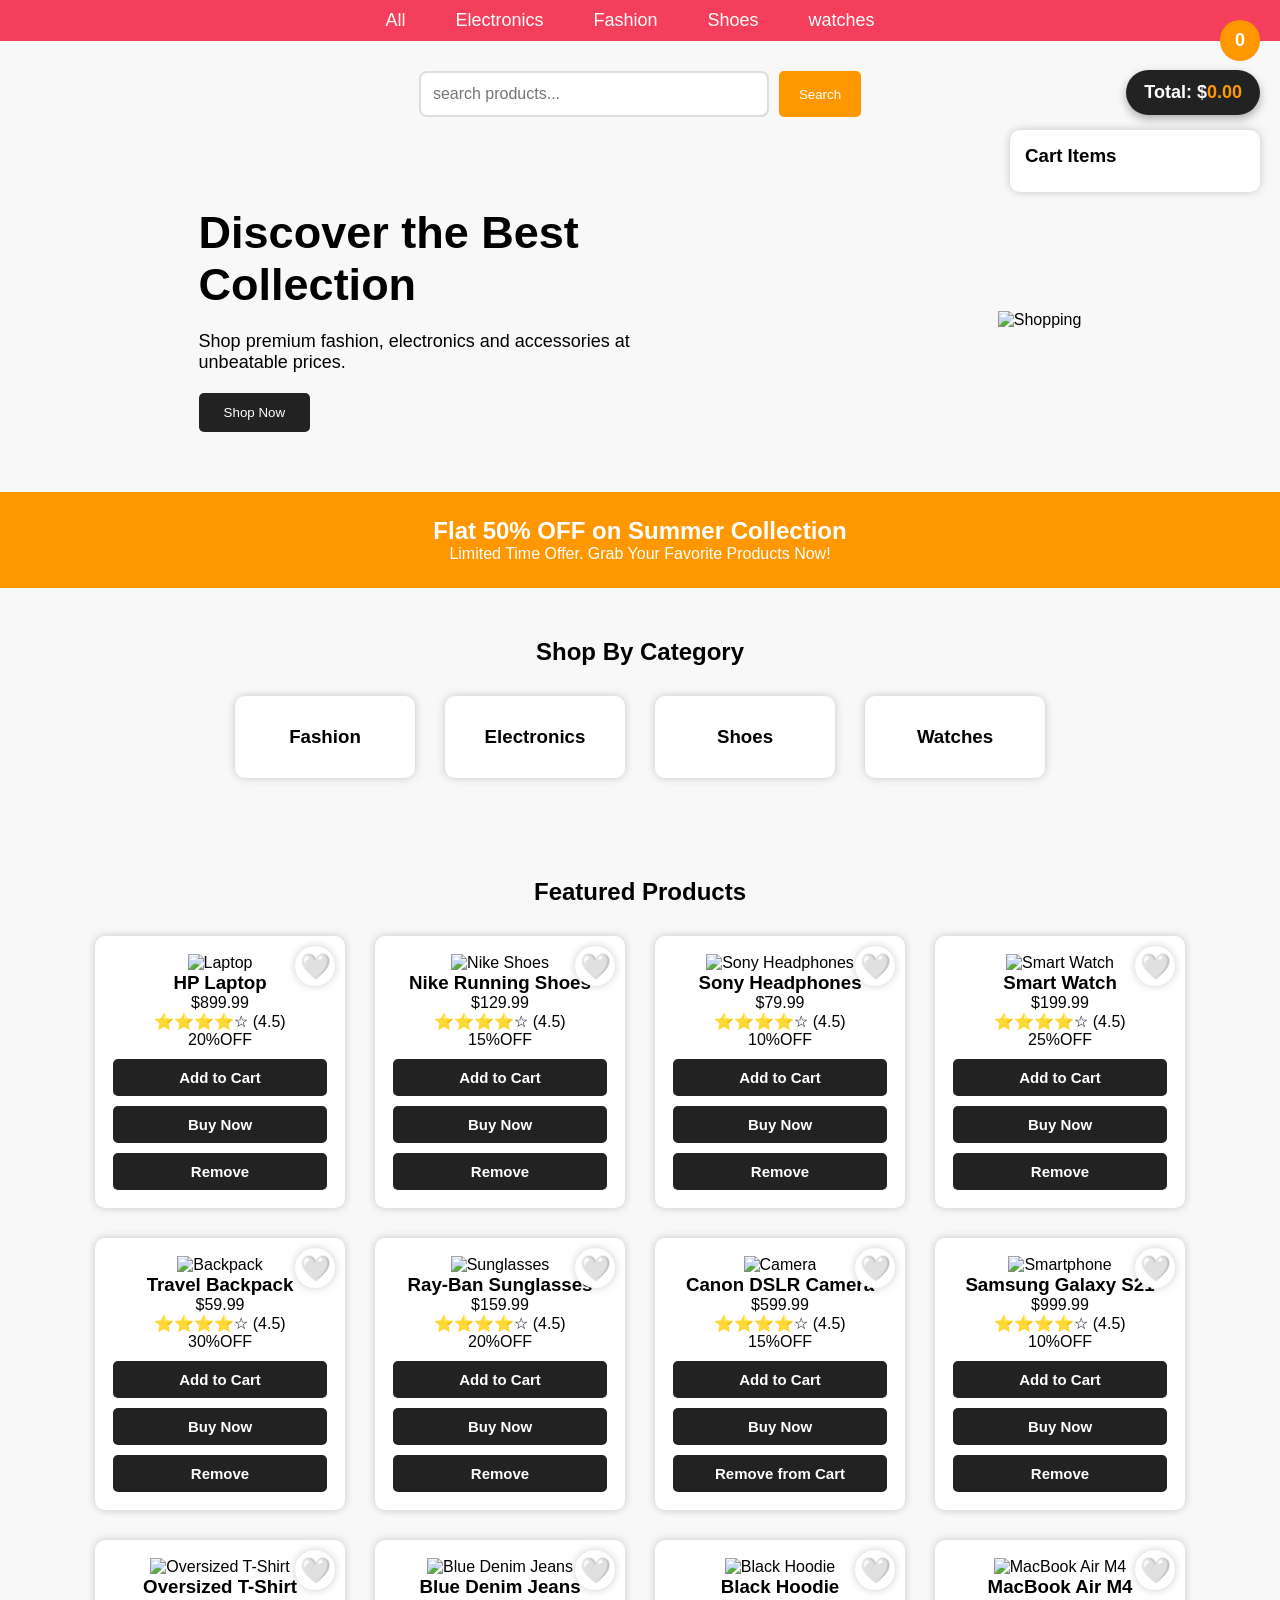
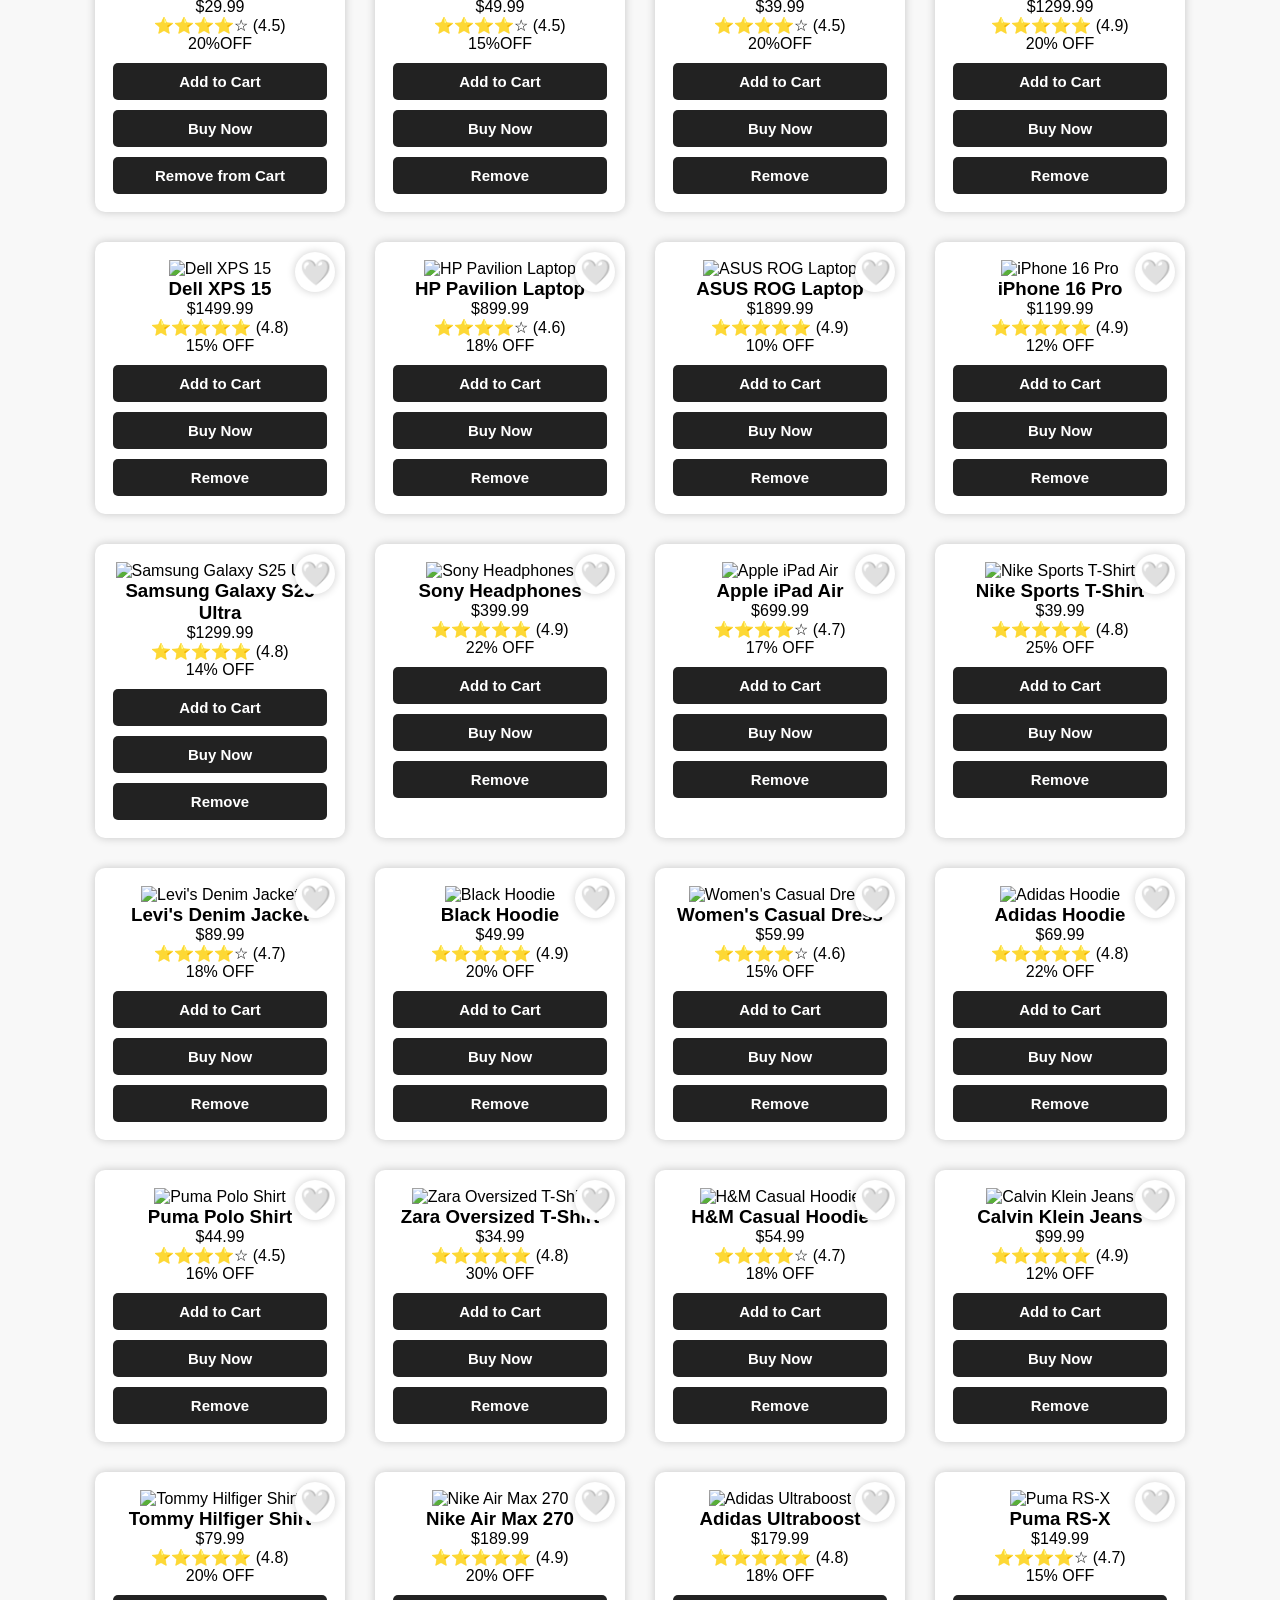
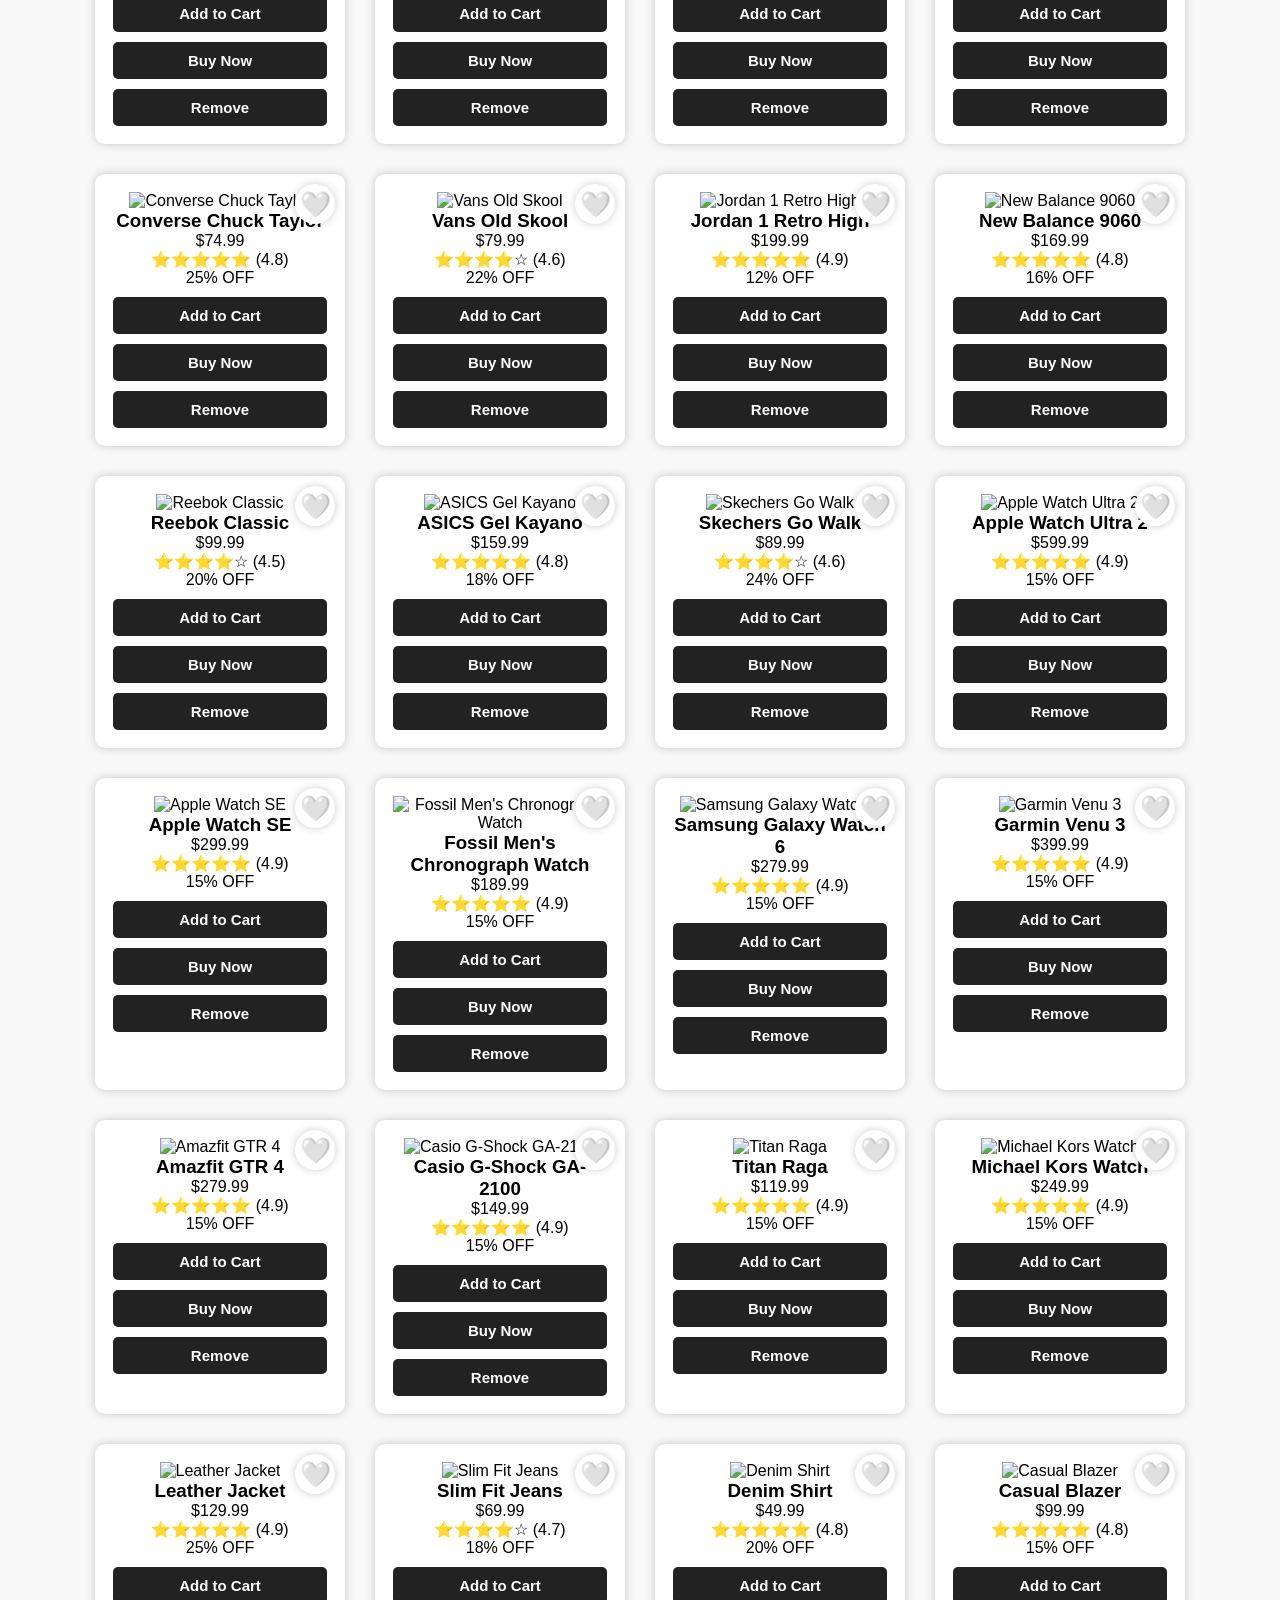
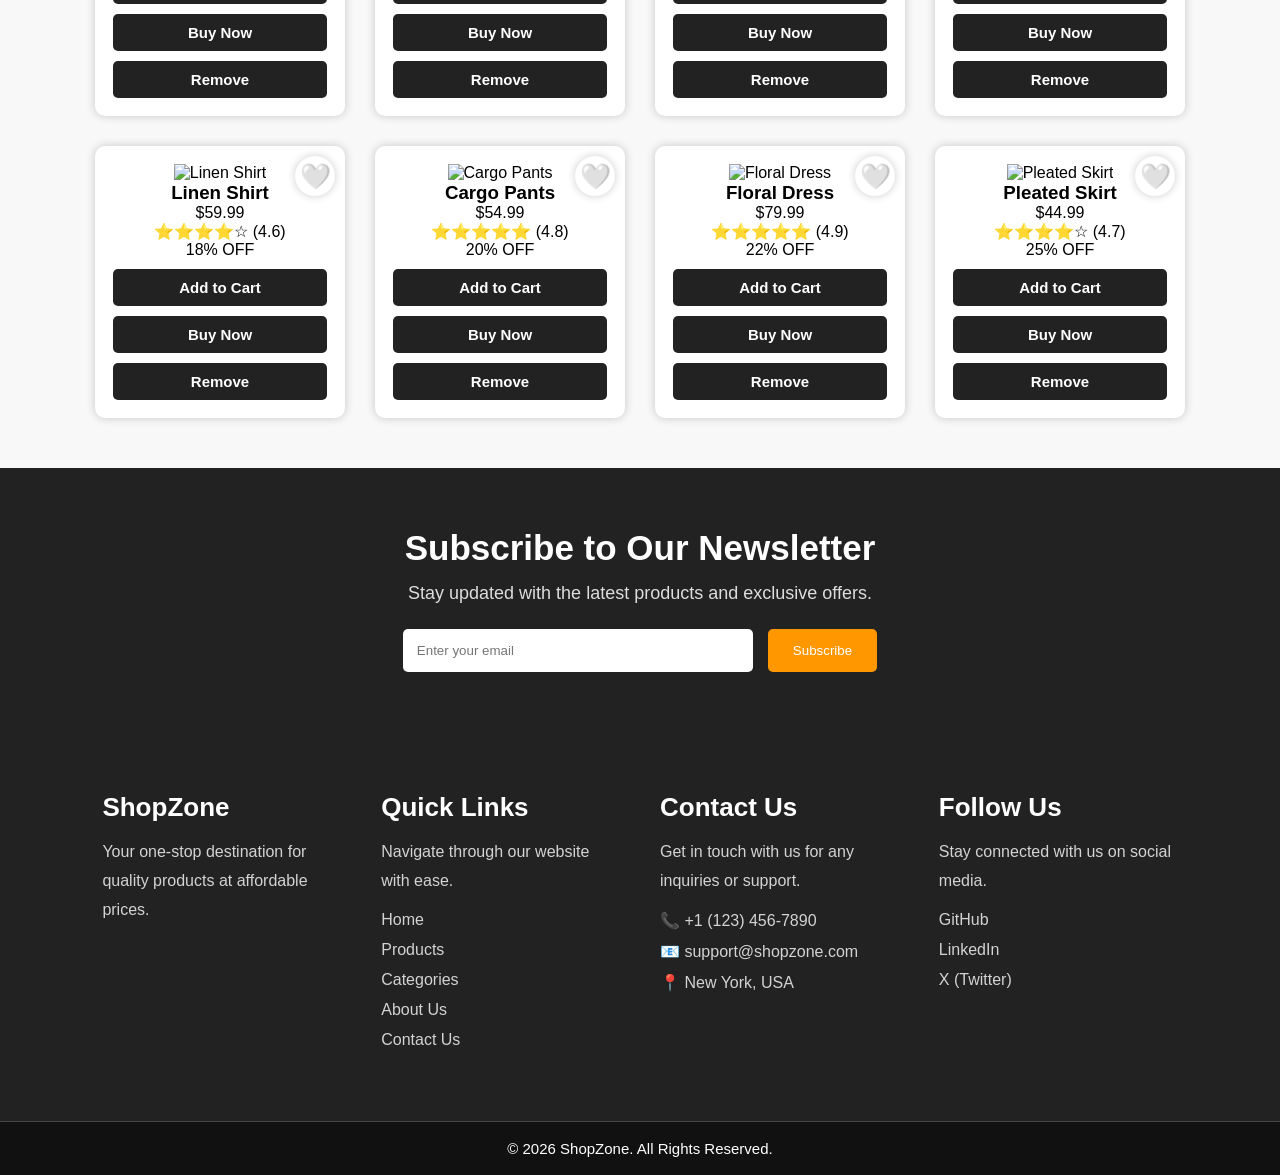
==== commit e692ed68: "Added category filter improvements and expanded watch products" ====
--- a/index.html
+++ b/index.html
@@ -96,7 +96,7 @@
             <div class="product-container">
 
                 <div class="product-card" data-category="electronics">
-                    <span class="wishlist">❤️</span>
+                    <span class="wishlist">🤍</span>
                     <img src="https://images.unsplash.com/photo-1496181133206-80ce9b88a853?w=500" alt="Laptop">
                     <h3>HP Laptop</h3>
                     <p>$899.99</p>
@@ -108,7 +108,7 @@
     <button class="remove-btn">Remove</button>            </div>
 
             <div class="product-card" data-category="shoes">
-                <span class="wishlist">❤️</span>
+                <span class="wishlist">🤍</span>
                 <img src="https://images.unsplash.com/photo-1542291026-7eec264c27ff?w=500" alt="Nike Shoes">
                 <h3>Nike Running Shoes</h3>
                 <p>$129.99</p>
@@ -120,7 +120,7 @@
             </div>
 
             <div class="product-card" data-category="electronics">
-                <span class="wishlist">❤️</span>
+                <span class="wishlist">🤍</span>
                 <img src="https://images.unsplash.com/photo-1505740420928-5e560c06d30e?w=500" alt="Sony Headphones">
                 <h3>Sony Headphones</h3>
                 <p>$79.99</p>
@@ -131,7 +131,7 @@
                     <button class="remove-btn">Remove</button>
 </div>
             <div class="product-card" data-category="watches">
-            <span class="wishlist">❤️</span>
+            <span class="wishlist">🤍</span>
                 <img src="https://images.unsplash.com/photo-1523275335684-37898b6baf30?w=500" alt="Smart Watch">
                 <h3>Smart Watch</h3>
                 <p>$199.99</p>
@@ -141,7 +141,7 @@
     <button class="buy-now">Buy Now</button>
    <button class="remove-btn">Remove</button>            </div>
             <div class="product-card" data-category="fashion">
-                <span class="wishlist">❤️</span>
+                <span class="wishlist">🤍</span>
                 <img src="https://images.unsplash.com/photo-1553062407-98eeb64c6a62?w=500" alt="Backpack">
                 <h3>Travel Backpack</h3>
                 <p>$59.99</p>
@@ -153,7 +153,7 @@
             </div>
 
             <div class="product-card" data-category="fashion">
-                <span class="wishlist">❤️</span>
+                <span class="wishlist">🤍</span>
                 <img src="https://images.unsplash.com/photo-1511499767150-a48a237f0083?w=500" alt="Sunglasses">
                 <h3>Ray-Ban Sunglasses</h3>
                 <p>$159.99</p>
@@ -164,7 +164,7 @@
                <button class="remove-btn">Remove</button>
             </div>
             <div class="product-card" data-category="electronics">
-                <span class="wishlist">❤️</span>
+                <span class="wishlist">🤍</span>
                 <img src="https://images.unsplash.com/photo-1516035069371-29a1b244cc32?w=500" alt="Camera">
                 <h3>Canon DSLR Camera</h3>
                 <p>$599.99</p>
@@ -175,7 +175,7 @@
                 <button class="remove-btn">Remove from Cart</button>
                     </div>
                     <div class="product-card" data-category="electronics">
-                <span class="wishlist">❤️</span>
+                <span class="wishlist">🤍</span>
                 <img src="https://images.unsplash.com/photo-1511707171634-5f897ff02aa9?w=500" alt="Smartphone"> 
                 <h3>Samsung Galaxy S21</h3>
                 <p>$999.99</p>
@@ -185,7 +185,7 @@
                 <button class="buy-now">Buy Now</button>
                <button class="remove-btn">Remove</button>                    </div>
                     <div class="product-card">
-                <span class="wishlist">❤️</span>
+                <span class="wishlist">🤍</span>
                 <img src="https://images.unsplash.com/photo-1521572163474-6864f9cf17ab"
                 alt="Oversized T-Shirt">
                 <h3>Oversized T-Shirt</h3>
@@ -197,7 +197,7 @@
                 <button class="remove-btn">Remove from Cart</button>
                     </div>
                     <div class="product-card" data-category="fashion">
-                <span class="wishlist">❤️</span>
+                <span class="wishlist">🤍</span>
                 <img src="https://images.unsplash.com/photo-1542272604-787c3835535d"alt="Blue Denim Jeans">
                 <h3>Blue Denim Jeans</h3>
                 <p>$49.99</p>
@@ -207,7 +207,7 @@
                 <button class="buy-now">Buy Now</button>
                <button class="remove-btn">Remove</button>                    </div>
                         <div class="product-card" data-category="fashion">
-                <span class="wishlist">❤️</span>
+                <span class="wishlist">🤍</span>
                 <img src="https://images.unsplash.com/photo-1556821840-3a63f95609a7"alt="Black Hoodie">
                 <h3>Black Hoodie</h3>
                 <p>$39.99</p>
@@ -218,7 +218,7 @@
                <button class="remove-btn">Remove</button>                    </div>
 
     <div class="product-card" data-category="electronics">
-    <span class="wishlist">❤️</span>
+    <span class="wishlist">🤍</span>
     <img src="https://images.unsplash.com/photo-1496181133206-80ce9b88a853?w=500" alt="MacBook Air M4">
     <h3>MacBook Air M4</h3>
     <p>$1299.99</p>
@@ -229,7 +229,7 @@
    <button class="remove-btn">Remove</button></div>
 
 <div class="product-card" data-category="electronics">
-    <span class="wishlist">❤️</span>
+    <span class="wishlist">🤍</span>
     <img src="https://images.unsplash.com/photo-1496181133206-80ce9b88a853?auto=format&fit=crop&w=500&q=80" alt="Dell XPS 15">
     <h3>Dell XPS 15</h3>
     <p>$1499.99</p>
@@ -240,7 +240,7 @@
    <button class="remove-btn">Remove</button></div>
 
 <div class="product-card" data-category="electronics">
-    <span class="wishlist">❤️</span>
+    <span class="wishlist">🤍</span>
     <img src="https://images.unsplash.com/photo-1541807084-5c52b6b3adef?w=500" alt="HP Pavilion Laptop">
     <h3>HP Pavilion Laptop</h3>
     <p>$899.99</p>
@@ -251,7 +251,7 @@
    <button class="remove-btn">Remove</button></div>
 
 <div class="product-card" data-category="electronics">
-    <span class="wishlist">❤️</span>
+    <span class="wishlist">🤍</span>
     <img src="https://images.unsplash.com/photo-1593642632823-8f785ba67e45?w=500" alt="ASUS ROG Laptop">
     <h3>ASUS ROG Laptop</h3>
     <p>$1899.99</p>
@@ -262,7 +262,7 @@
    <button class="remove-btn">Remove</button></div>
 
 <div class="product-card" data-category="electronics">
-    <span class="wishlist">❤️</span>
+    <span class="wishlist">🤍</span>
     <img src="https://images.unsplash.com/photo-1511707171634-5f897ff02aa9?w=500" alt="iPhone 16 Pro">
     <h3>iPhone 16 Pro</h3>
     <p>$1199.99</p>
@@ -273,7 +273,7 @@
    <button class="remove-btn">Remove</button></div>
 
 <div class="product-card" data-category="electronics">
-    <span class="wishlist">❤️</span>
+    <span class="wishlist">🤍</span>
     <img src="https://images.unsplash.com/photo-1610945265064-0e34e5519bbf?w=500" alt="Samsung Galaxy S25 Ultra">
     <h3>Samsung Galaxy S25 Ultra</h3>
     <p>$1299.99</p>
@@ -284,7 +284,7 @@
    <button class="remove-btn">Remove</button></div>
 
 <div class="product-card"  data-category="electronics">
-    <span class="wishlist">❤️</span>
+    <span class="wishlist">🤍</span>
     <img src="https://images.unsplash.com/photo-1505740420928-5e560c06d30e?w=500" alt="Sony Headphones">
     <h3>Sony Headphones</h3>
     <p>$399.99</p>
@@ -295,7 +295,7 @@
    <button class="remove-btn">Remove</button></div>
 
 <div class="product-card" data-category="electronics">
-    <span class="wishlist">❤️</span>
+    <span class="wishlist">🤍</span>
     <img src="https://images.unsplash.com/photo-1544244015-0df4b3ffc6b0?w=500" alt="Apple iPad Air">
     <h3>Apple iPad Air</h3>
     <p>$699.99</p>
@@ -306,7 +306,7 @@
    <button class="remove-btn">Remove</button></div>
 
     <div class="product-card" data-category="fashion">
-    <span class="wishlist">❤️</span>
+    <span class="wishlist">🤍</span>
     <img src="https://images.unsplash.com/photo-1521572267360-ee0c2909d518?w=500" alt="Nike Sports T-Shirt">
     <h3>Nike Sports T-Shirt</h3>
     <p>$39.99</p>
@@ -317,7 +317,7 @@
    <button class="remove-btn">Remove</button></div>
 
 <div class="product-card" data-category="fashion">
-    <span class="wishlist">❤️</span>
+    <span class="wishlist">🤍</span>
     <img src="https://images.unsplash.com/photo-1515886657613-9f3515b0c78f?w=500" alt="Levi's Denim Jacket">
     <h3>Levi's Denim Jacket</h3>
     <p>$89.99</p>
@@ -328,7 +328,7 @@
    <button class="remove-btn">Remove</button></div>
 
 <div class="product-card"   data-category="fashion">
-    <span class="wishlist">❤️</span>
+    <span class="wishlist">🤍</span>
     <img src="https://images.unsplash.com/photo-1556821840-3a63f95609a7?w=500" alt="Black Hoodie">
     <h3>Black Hoodie</h3>
     <p>$49.99</p>
@@ -339,7 +339,7 @@
    <button class="remove-btn">Remove</button></div>
 
 <div class="product-card" data-category="fashion">
-    <span class="wishlist">❤️</span>
+    <span class="wishlist">🤍</span>
     <img src="https://images.unsplash.com/photo-1496747611176-843222e1e57c?w=500" alt="Women's Casual Dress">
     <h3>Women's Casual Dress</h3>
     <p>$59.99</p>
@@ -350,7 +350,7 @@
    <button class="remove-btn">Remove</button></div>
 
 <div class="product-card" data-category="fashion">
-    <span class="wishlist">❤️</span>
+    <span class="wishlist">🤍</span>
     <img src="https://images.unsplash.com/photo-1523398002811-999ca8dec234?w=500" alt="Adidas Hoodie">
     <h3>Adidas Hoodie</h3>
     <p>$69.99</p>
@@ -361,7 +361,7 @@
    <button class="remove-btn">Remove</button></div>
 
 <div class="product-card" data-category="fashion">
-    <span class="wishlist">❤️</span>
+    <span class="wishlist">🤍</span>
     <img src="https://images.unsplash.com/photo-1529139574466-a303027c1d8b?w=500" alt="Puma Polo Shirt">
     <h3>Puma Polo Shirt</h3>
     <p>$44.99</p>
@@ -372,7 +372,7 @@
    <button class="remove-btn">Remove</button></div>
 
 <div class="product-card" data-category="fashion">
-    <span class="wishlist">❤️</span>
+    <span class="wishlist">🤍</span>
     <img src="https://images.unsplash.com/photo-1512436991641-6745cdb1723f?w=500" alt="Zara Oversized T-Shirt">
     <h3>Zara Oversized T-Shirt</h3>
     <p>$34.99</p>
@@ -381,9 +381,10 @@
     <button class="add-btn">Add to Cart</button>
     <button class="buy-now">Buy Now</button>
    <button class="remove-btn">Remove</button></div>
-
-<div class="product-card" data-category="fashion">
-    <span class="wishlist">❤️</span>
+   
+
+<div class="product-card" data-category="fashion">
+    <span class="wishlist">🤍</span>
     <img src="https://images.unsplash.com/photo-1483985988355-763728e1935b?w=500" alt="H&M Casual Hoodie">
     <h3>H&M Casual Hoodie</h3>
     <p>$54.99</p>
@@ -394,7 +395,7 @@
    <button class="remove-btn">Remove</button></div>
 
 <div class="product-card" data-category="fashion">
-    <span class="wishlist">❤️</span>
+    <span class="wishlist">🤍</span>
     <img src="https://images.unsplash.com/photo-1541099649105-f69ad21f3246?w=500" alt="Calvin Klein Jeans">
     <h3>Calvin Klein Jeans</h3>
     <p>$99.99</p>
@@ -405,7 +406,7 @@
    <button class="remove-btn">Remove</button></div>
 
 <div class="product-card" data-category="fashion">
-    <span class="wishlist">❤️</span>
+    <span class="wishlist">🤍</span>
     <img src="https://images.unsplash.com/photo-1529139574466-a303027c1d8b?w=500" alt="Tommy Hilfiger Shirt">
     <h3>Tommy Hilfiger Shirt</h3>
     <p>$79.99</p>
@@ -415,7 +416,7 @@
     <button class="buy-now">Buy Now</button>
    <button class="remove-btn">Remove</button></div>
     <div class="product-card" data-category="shoes">
-    <span class="wishlist">❤️</span>
+    <span class="wishlist">🤍</span>
     <img src="https://images.unsplash.com/photo-1542291026-7eec264c27ff?w=500" alt="Nike Air Max 270">
     <h3>Nike Air Max 270</h3>
     <p>$189.99</p>
@@ -426,7 +427,7 @@
    <button class="remove-btn">Remove</button></div>
 
 <div class="product-card" data-category="shoes">
-    <span class="wishlist">❤️</span>
+    <span class="wishlist">🤍</span>
     <img src="https://images.unsplash.com/photo-1600185365483-26d7a4cc7519?w=500" alt="Adidas Ultraboost">
     <h3>Adidas Ultraboost</h3>
     <p>$179.99</p>
@@ -437,7 +438,7 @@
    <button class="remove-btn">Remove</button></div>
 
 <div class="product-card" data-category="shoes">
-    <span class="wishlist">❤️</span>
+    <span class="wishlist">🤍</span>
     <img src="https://images.unsplash.com/photo-1608231387042-66d1773070a5?w=500" alt="Puma RS-X">
     <h3>Puma RS-X</h3>
     <p>$149.99</p>
@@ -448,7 +449,7 @@
    <button class="remove-btn">Remove</button></div>
 
 <div class="product-card" data-category="shoes">
-    <span class="wishlist">❤️</span>
+    <span class="wishlist">🤍</span>
     <img src="https://images.unsplash.com/photo-1543508282-6319a3e2621f?w=500" alt="Converse Chuck Taylor">
     <h3>Converse Chuck Taylor</h3>
     <p>$74.99</p>
@@ -459,7 +460,7 @@
    <button class="remove-btn">Remove</button></div>
 
 <div class="product-card" data-category="shoes">
-    <span class="wishlist">❤️</span>
+    <span class="wishlist">🤍</span>
     <img src="https://images.unsplash.com/photo-1525966222134-fcfa99b8ae77?w=500" alt="Vans Old Skool">
     <h3>Vans Old Skool</h3>
     <p>$79.99</p>
@@ -470,7 +471,7 @@
    <button class="remove-btn">Remove</button></div>
 
 <div class="product-card" data-category="shoes">
-    <span class="wishlist">❤️</span>
+    <span class="wishlist">🤍</span>
     <img src="https://images.unsplash.com/photo-1595950653106-6c9ebd614d3a?w=500" alt="Jordan 1 Retro High">
     <h3>Jordan 1 Retro High</h3>
     <p>$199.99</p>
@@ -481,7 +482,7 @@
    <button class="remove-btn">Remove</button></div>
 
 <div class="product-card" data-category="shoes">
-    <span class="wishlist">❤️</span>
+    <span class="wishlist">🤍</span>
     <img src="https://images.unsplash.com/photo-1595341888016-a392ef81b7de?w=500" alt="New Balance 9060">
     <h3>New Balance 9060</h3>
     <p>$169.99</p>
@@ -492,7 +493,7 @@
    <button class="remove-btn">Remove</button></div>
 
 <div class="product-card" data-category="shoes">
-    <span class="wishlist">❤️</span>
+    <span class="wishlist">🤍</span>
     <img src="https://images.unsplash.com/photo-1515955656352-a1fa3ffcd111?w=500" alt="Reebok Classic">
     <h3>Reebok Classic</h3>
     <p>$99.99</p>
@@ -503,7 +504,7 @@
    <button class="remove-btn">Remove</button></div>
 
 <div class="product-card" data-category="shoes">
-    <span class="wishlist">❤️</span>
+    <span class="wishlist">🤍</span>
     <img src="https://images.unsplash.com/photo-1556906781-9a412961c28c?w=500" alt="ASICS Gel Kayano">
     <h3>ASICS Gel Kayano</h3>
     <p>$159.99</p>
@@ -514,7 +515,7 @@
    <button class="remove-btn">Remove</button></div>
 
 <div class="product-card" data-category="shoes">
-    <span class="wishlist">❤️</span>
+    <span class="wishlist">🤍</span>
     <img src="https://images.unsplash.com/photo-1460353581641-37baddab0fa2?w=500" alt="Skechers Go Walk">
     <h3>Skechers Go Walk</h3>
     <p>$89.99</p>
@@ -525,7 +526,7 @@
    <button class="remove-btn">Remove</button></div>
 
     <div class="product-card" data-category="watches">
-    <span class="wishlist">❤️</span>
+    <span class="wishlist">🤍</span>
     <img src="https://images.unsplash.com/photo-1617043786394-f977fa12eddf?auto=format&fit=crop&w=500&q=80" alt="Apple Watch Ultra 2">
     <h3>Apple Watch Ultra 2</h3>
     <p>$599.99</p>
@@ -534,8 +535,98 @@
     <button class="add-btn">Add to Cart</button>
     <button class="buy-now">Buy Now</button>
    <button class="remove-btn">Remove</button></div>
-<div class="product-card" data-category="fashion">
-    <span class="wishlist">❤️</span>
+
+   <div class="product-card" data-category="watches">
+    <span class="wishlist">🤍</span>
+    <img src="https://images.unsplash.com/photo-1523170335258-f5ed11844a49?auto=format&fit=crop&w=500&q=80" alt="Apple Watch SE">
+    <h3>Apple Watch SE</h3>
+    <p>$299.99</p>
+    <p>⭐⭐⭐⭐⭐ (4.9)</p>
+    <p>15% OFF</p>
+    <button class="add-btn">Add to Cart</button>
+    <button class="buy-now">Buy Now</button>
+   <button class="remove-btn">Remove</button></div>
+
+   <div class="product-card" data-category="watches">
+    <span class="wishlist">🤍</span>
+    <img src="https://images.unsplash.com/photo-1547996160-81dfa63595aa?auto=format&fit=crop&w=500&q=80" alt="Fossil Men's Chronograph Watch">
+    <h3>Fossil Men's Chronograph Watch</h3>
+    <p>$189.99</p>
+    <p>⭐⭐⭐⭐⭐ (4.9)</p>
+    <p>15% OFF</p>
+    <button class="add-btn">Add to Cart</button>
+    <button class="buy-now">Buy Now</button>
+   <button class="remove-btn">Remove</button></div>
+
+   <div class="product-card" data-category="watches">
+    <span class="wishlist">🤍</span>
+    <img src="https://images.unsplash.com/photo-1508057198894-247b23fe5ade?auto=format&fit=crop&w=500&q=80" alt="Samsung Galaxy Watch 6">
+    <h3>Samsung Galaxy Watch 6</h3>
+    <p>$279.99</p>
+    <p>⭐⭐⭐⭐⭐ (4.9)</p>
+    <p>15% OFF</p>
+    <button class="add-btn">Add to Cart</button>
+    <button class="buy-now">Buy Now</button>
+   <button class="remove-btn">Remove</button></div>
+
+   <div class="product-card" data-category="watches">
+    <span class="wishlist">🤍</span>
+    <img src="https://images.unsplash.com/photo-1523275335684-37898b6baf30?auto=format&fit=crop&w=500&q=80" alt="Garmin Venu 3">
+    <h3>Garmin Venu 3</h3>
+    <p>$399.99</p>
+    <p>⭐⭐⭐⭐⭐ (4.9)</p>
+    <p>15% OFF</p>
+    <button class="add-btn">Add to Cart</button>
+    <button class="buy-now">Buy Now</button>
+   <button class="remove-btn">Remove</button></div>
+
+   <div class="product-card" data-category="watches">
+    <span class="wishlist">🤍</span>
+    <img src="https://images.unsplash.com/photo-1434056886845-dac89ffe9b56?auto=format&fit=crop&w=500&q=80" alt="Amazfit GTR 4">
+    <h3>Amazfit GTR 4</h3>
+    <p>$279.99</p>
+    <p>⭐⭐⭐⭐⭐ (4.9)</p>
+    <p>15% OFF</p>
+    <button class="add-btn">Add to Cart</button>
+    <button class="buy-now">Buy Now</button>
+   <button class="remove-btn">Remove</button></div>
+
+
+<div class="product-card" data-category="watches">
+    <span class="wishlist">🤍</span>
+    <img src="https://images.unsplash.com/photo-1522312346375-d1a52e2b99b3?auto=format&fit=crop&w=500&q=80" alt="Casio G-Shock GA-2100">
+    <h3>Casio G-Shock GA-2100</h3>
+    <p>$149.99</p>
+    <p>⭐⭐⭐⭐⭐ (4.9)</p>
+    <p>15% OFF</p>
+    <button class="add-btn">Add to Cart</button>
+    <button class="buy-now">Buy Now</button>
+   <button class="remove-btn">Remove</button></div>
+
+   <div class="product-card" data-category="watches">
+    <span class="wishlist">🤍</span>
+    <img src="https://images.unsplash.com/photo-1511385348-a52b4a160dc2?auto=format&fit=crop&w=500&q=80" alt="Titan Raga">
+    <h3>Titan Raga</h3>
+    <p>$119.99</p>
+    <p>⭐⭐⭐⭐⭐ (4.9)</p>
+    <p>15% OFF</p>
+    <button class="add-btn">Add to Cart</button>
+    <button class="buy-now">Buy Now</button>
+   <button class="remove-btn">Remove</button></div>
+
+   <div class="product-card" data-category="watches">
+    <span class="wishlist">🤍</span>
+    <img src="https://images.unsplash.com/photo-1434056886845-dac89ffe9b56?auto=format&fit=crop&w=500&q=80" alt="Michael Kors Watch">
+    <h3>Michael Kors Watch</h3>
+    <p>$249.99</p>
+    <p>⭐⭐⭐⭐⭐ (4.9)</p>
+    <p>15% OFF</p>
+    <button class="add-btn">Add to Cart</button>
+    <button class="buy-now">Buy Now</button>
+   <button class="remove-btn">Remove</button></div>
+   
+<div class="product-card" data-category="fashion">
+    <span class="wishlist">🤍</span>
     <img src="https://images.unsplash.com/photo-1551232864-3f0890e580d9?auto=format&fit=crop&w=500&q=80" alt="Leather Jacket">
     <h3>Leather Jacket</h3>
     <p>$129.99</p>
@@ -546,7 +637,7 @@
    <button class="remove-btn">Remove</button></div>
 
 <div class="product-card" data-category="fashion">
-    <span class="wishlist">❤️</span>
+    <span class="wishlist">🤍</span>
     <img src="https://images.unsplash.com/photo-1541099649105-f69ad21f3246?auto=format&fit=crop&w=500&q=80" alt="Slim Fit Jeans">
     <h3>Slim Fit Jeans</h3>
     <p>$69.99</p>
@@ -557,7 +648,7 @@
    <button class="remove-btn">Remove</button></div>
 
 <div class="product-card" data-category="fashion">
-    <span class="wishlist">❤️</span>
+    <span class="wishlist">🤍</span>
     <img src="https://images.unsplash.com/photo-1515886657613-9f3515b0c78f?auto=format&fit=crop&w=500&q=80" alt="Denim Shirt">
     <h3>Denim Shirt</h3>
     <p>$49.99</p>
@@ -568,7 +659,7 @@
    <button class="remove-btn">Remove</button></div>
 
 <div class="product-card" data-category="fashion">
-    <span class="wishlist">❤️</span>
+    <span class="wishlist">🤍</span>
     <img src="https://images.unsplash.com/photo-1483985988355-763728e1935b?auto=format&fit=crop&w=500&q=80" alt="Casual Blazer">
     <h3>Casual Blazer</h3>
     <p>$99.99</p>
@@ -579,7 +670,7 @@
    <button class="remove-btn">Remove</button></div>
 
 <div class="product-card" data-category="fashion">
-    <span class="wishlist">❤️</span>
+    <span class="wishlist">🤍</span>
     <img src="https://images.unsplash.com/photo-1529139574466-a303027c1d8b?auto=format&fit=crop&w=500&q=80" alt="Linen Shirt">
     <h3>Linen Shirt</h3>
     <p>$59.99</p>
@@ -590,7 +681,7 @@
    <button class="remove-btn">Remove</button></div>
 
 <div class="product-card" data-category="fashion">
-    <span class="wishlist">❤️</span>
+    <span class="wishlist">🤍</span>
     <img src="https://images.unsplash.com/photo-1503342217505-b0a15ec3261c?auto=format&fit=crop&w=500&q=80" alt="Cargo Pants">
     <h3>Cargo Pants</h3>
     <p>$54.99</p>
@@ -601,7 +692,7 @@
    <button class="remove-btn">Remove</button></div>
 
 <div class="product-card" data-category="fashion">
-    <span class="wishlist">❤️</span>
+    <span class="wishlist">🤍</span>
     <img src="https://images.unsplash.com/photo-1496747611176-843222e1e57c?auto=format&fit=crop&w=500&q=80" alt="Floral Dress">
     <h3>Floral Dress</h3>
     <p>$79.99</p>
@@ -612,7 +703,7 @@
    <button class="remove-btn">Remove</button></div>
 
 <div class="product-card" data-category="fashion">
-    <span class="wishlist">❤️</span>
+    <span class="wishlist">🤍</span>
     <img src="https://images.unsplash.com/photo-1515372039744-b8f02a3ae446?auto=format&fit=crop&w=500&q=80" alt="Pleated Skirt">
     <h3>Pleated Skirt</h3>
     <p>$44.99</p>
--- a/style.css
+++ b/style.css
@@ -405,4 +405,10 @@
     margin-bottom: 8px;
     border-bottom: 1px solid #ddd;
     padding-bottom: 5px;
+}
+.active{
+    background-color: #ff9800;
+    color: white !important;
+    padding: 8px 15px;
+    border-radius: 5px;
 }
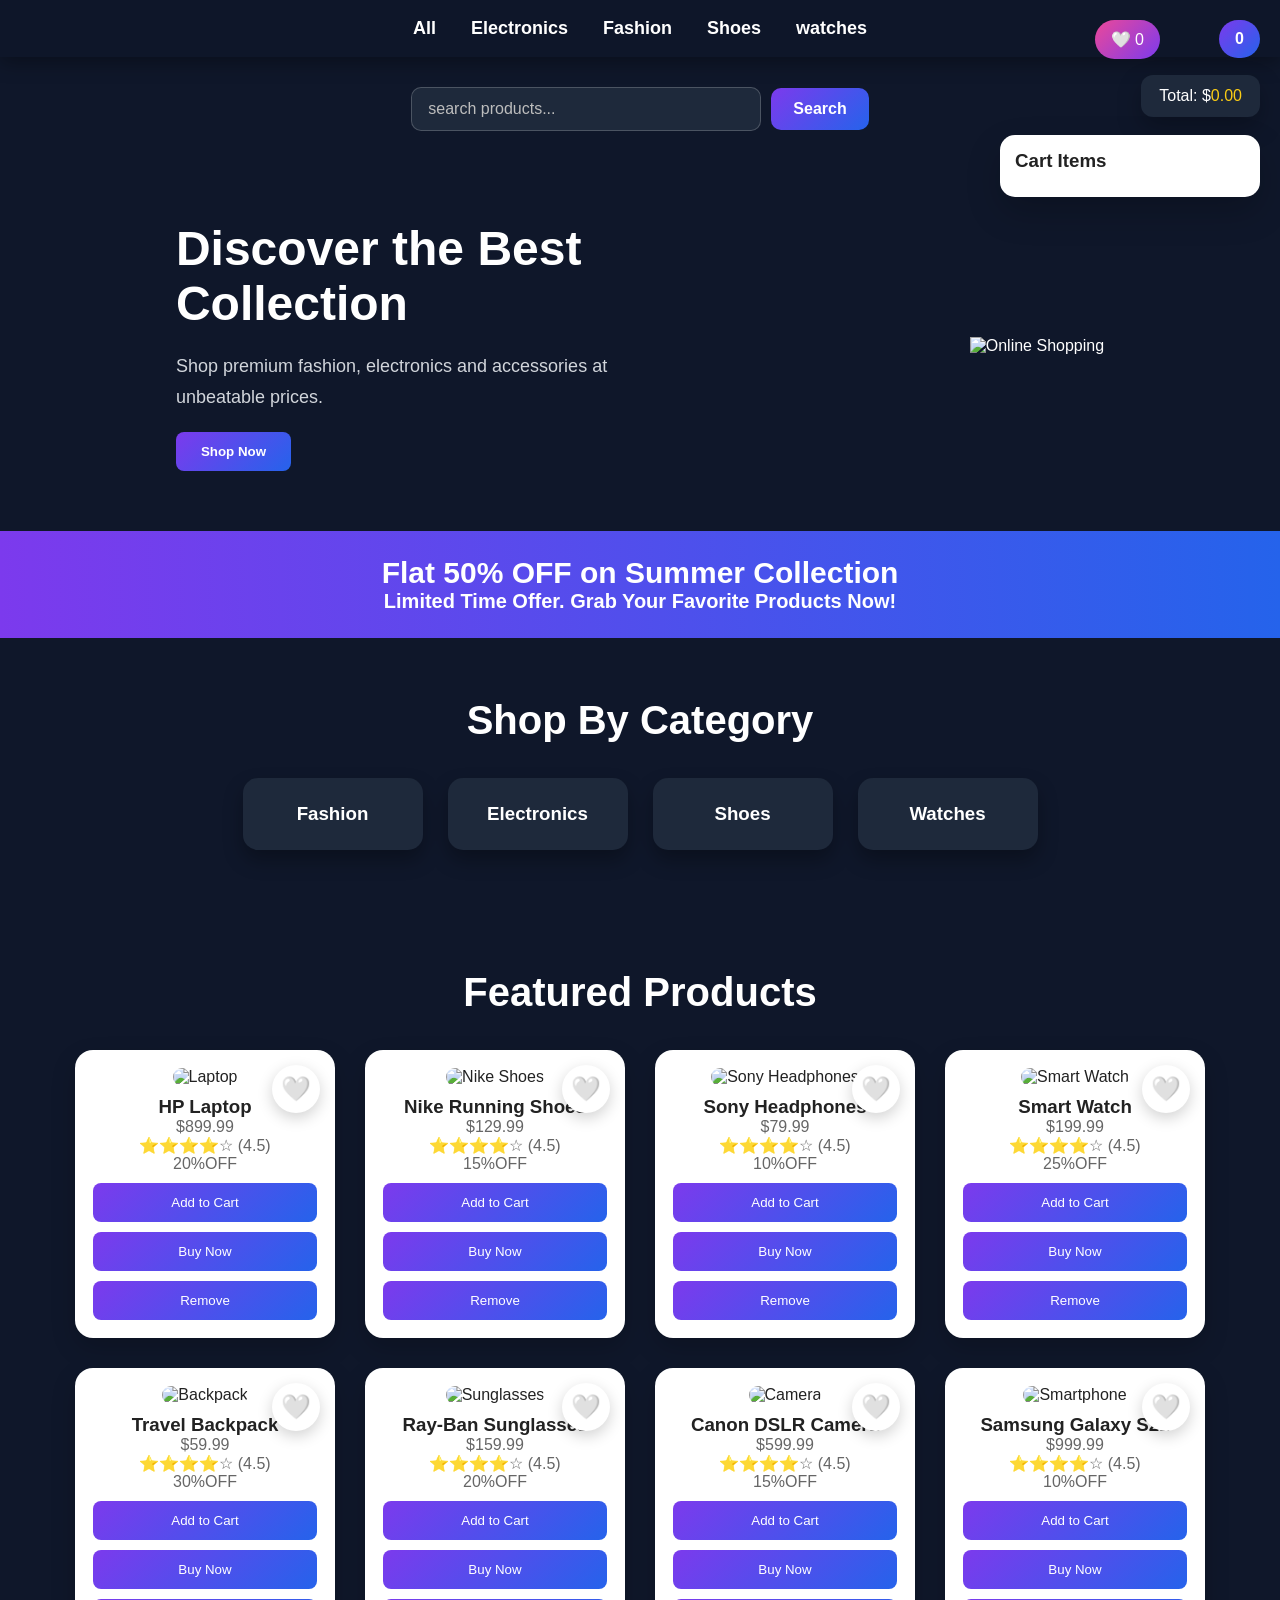
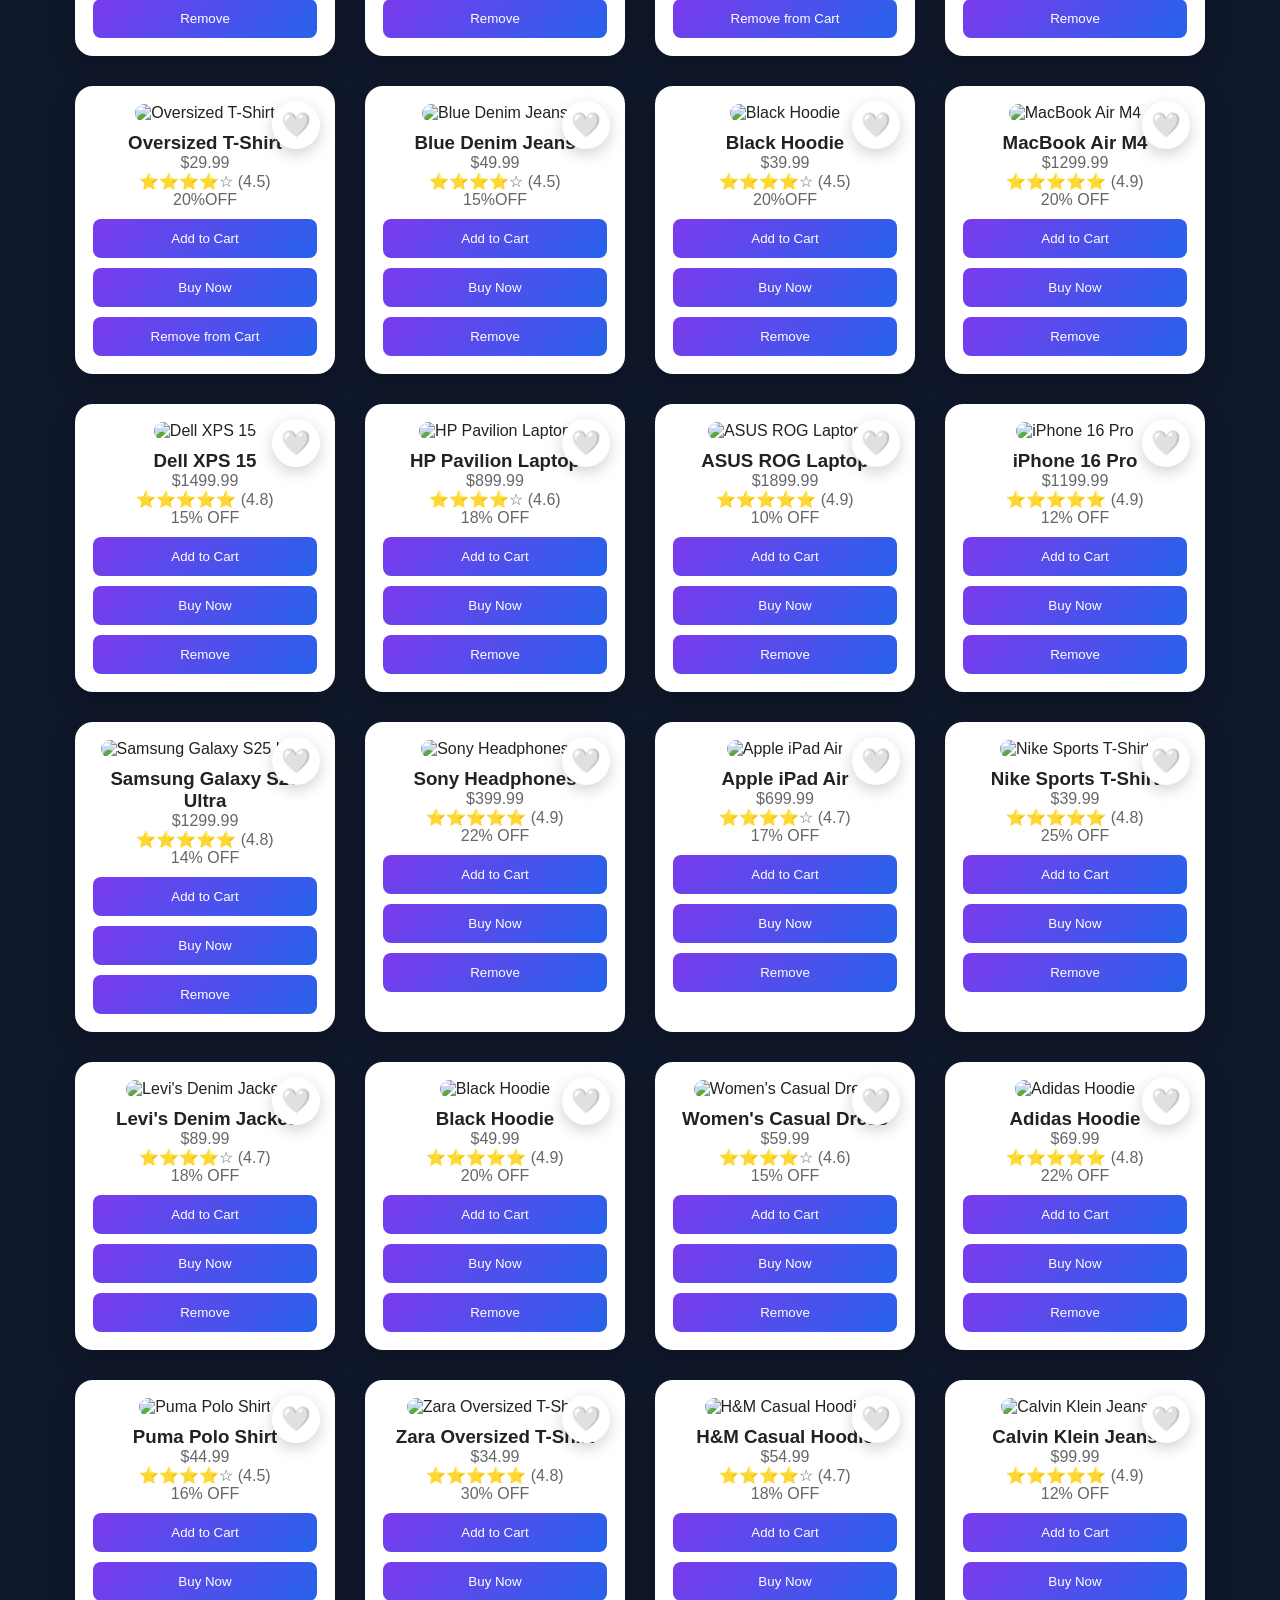
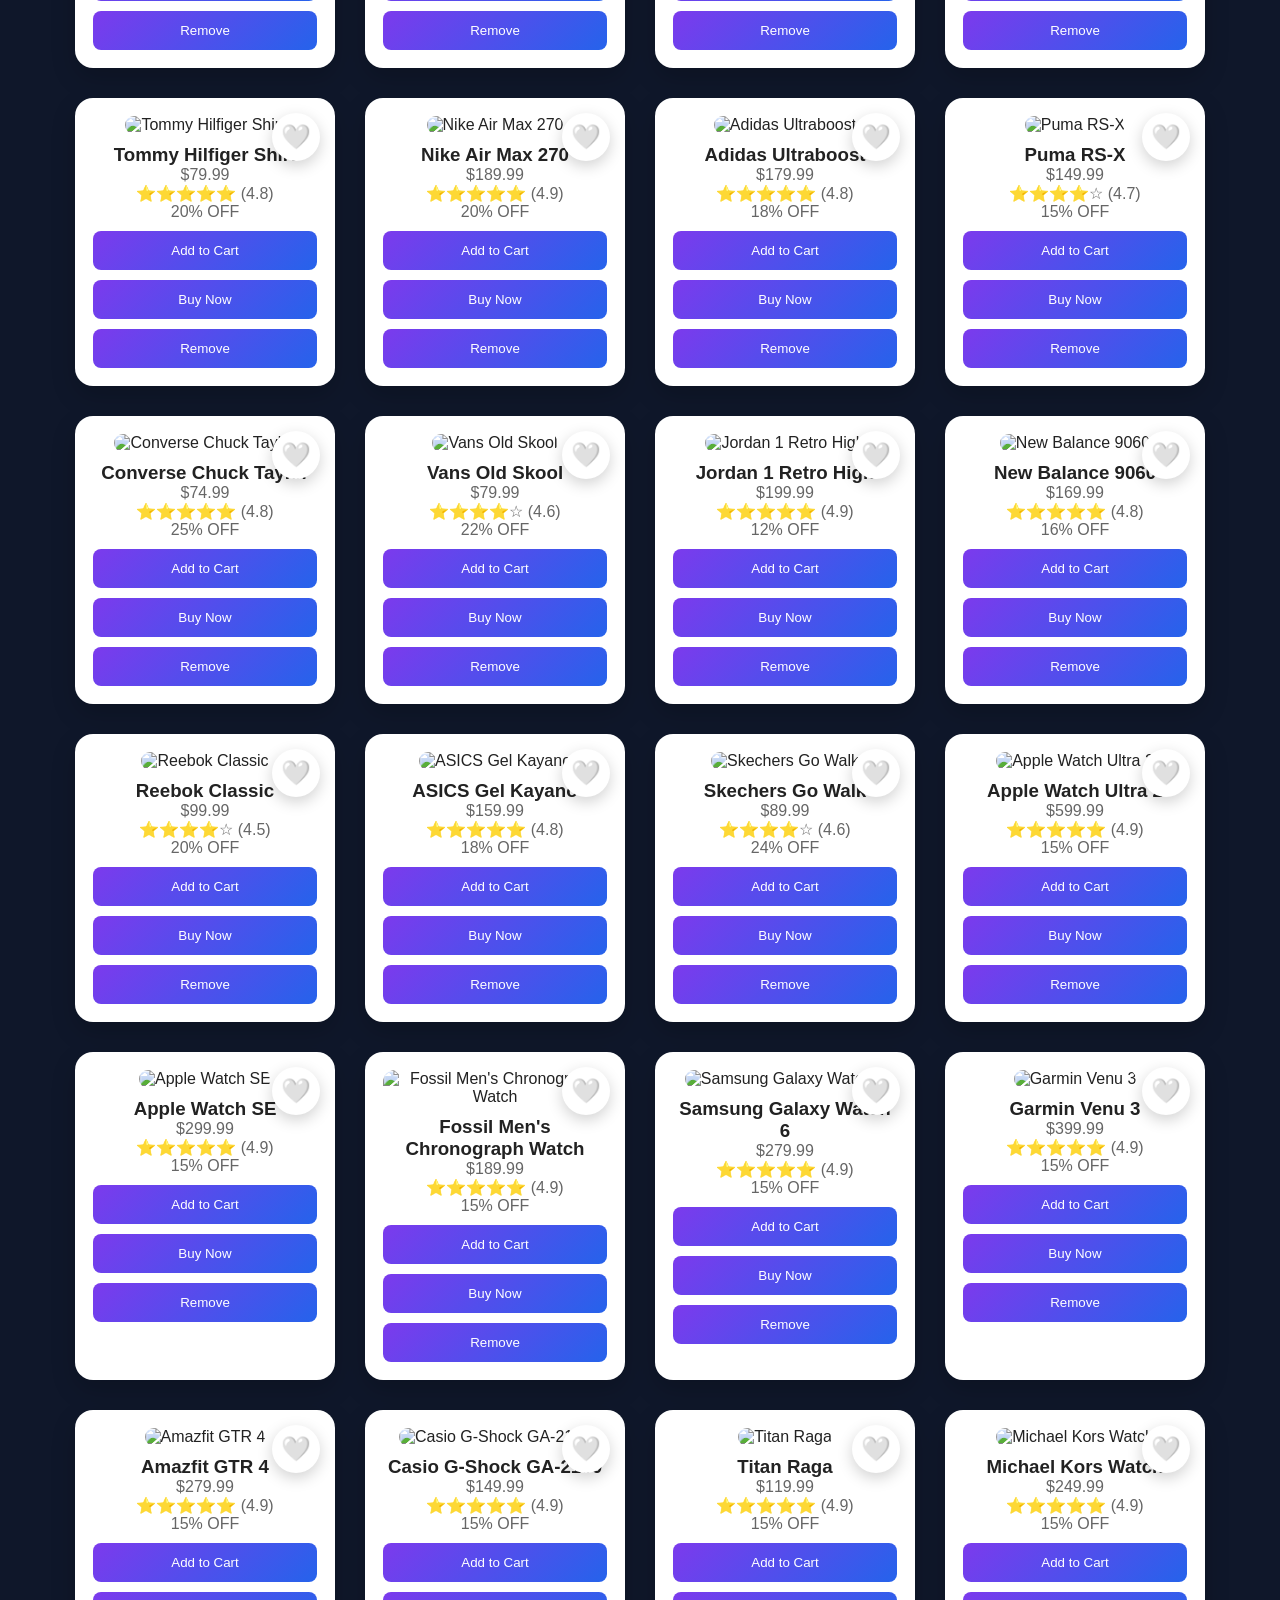
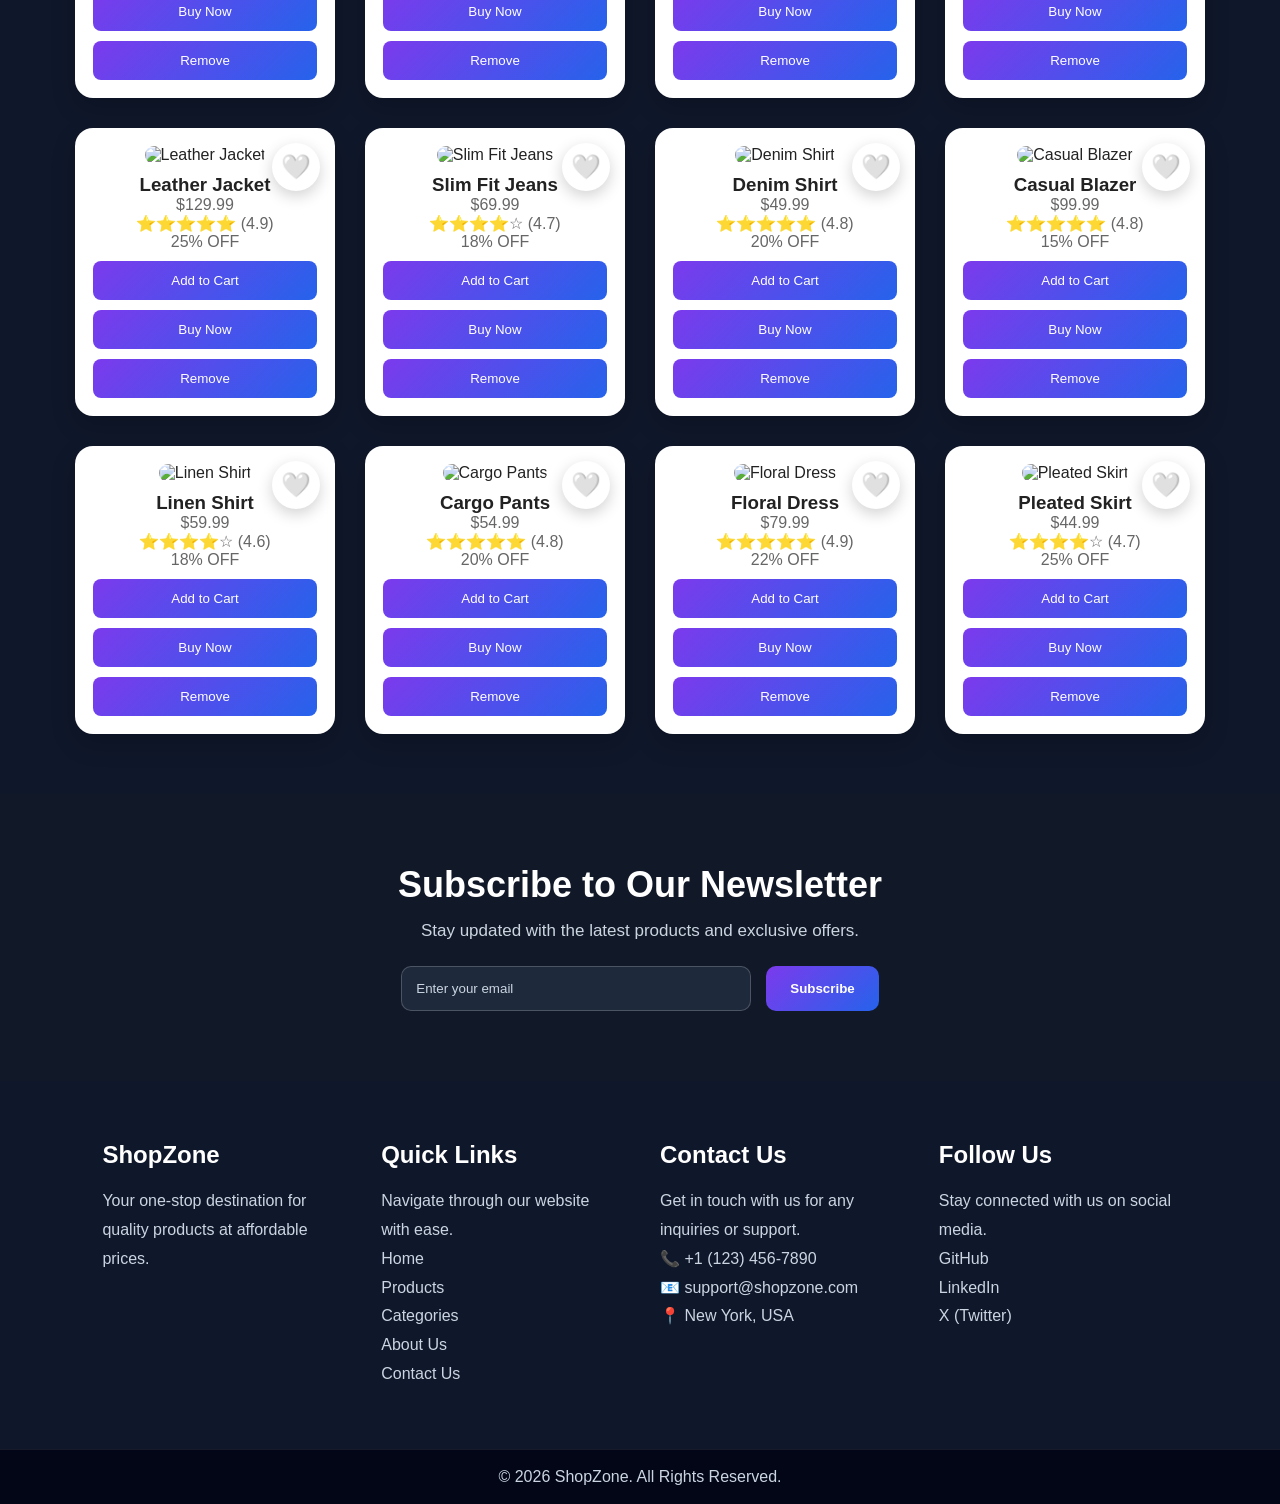
==== commit 2a436e0b: "Completed ecommerce website UI and added wishlist & local storage functionality" ====
--- a/index.html
+++ b/index.html
@@ -11,6 +11,10 @@
         <div class = "cart">
             <span id = "cart-count">0</span>
         </div>
+        <div class="wishlist-icon">
+    🤍 <span id="wishlist-count">0</span>
+</div>
+        </div>
         <div class="total-price-box">
             Total: $<span id="total-price">0.00</span>
         </div>
@@ -53,8 +57,7 @@
 
         <div class="hero-image">
 
-            <img src="https://images.unsplash.com/photo-1607082348824-0a96f2a4b9da?w=600"
-                alt="Shopping">
+             <img src="https://img.freepik.com/free-vector/online-shopping-concept-illustration_114360-1084.jpg" alt="Online Shopping" alt="Online Shopping">
 
         </div>
 
--- a/style.css
+++ b/style.css
@@ -6,114 +6,173 @@
 }
 
 body{
-    margin :0;
-    padding:0;  
-    background:#f8f8f8;
-}
-.dot-grid {
-  display: flex;
-  align-items: center;
-  justify-content: center;
-  height: 100%;
-  width: 100%;
-  position: relative;
-}
-
-.dot-grid__wrap {
-  width: 100%;
-  height: 100%;
-  position: relative;
-}
-
-.dot-grid__canvas {
-  position: absolute;
-  inset: 0;
-  width: 100%;
-  height: 100%;
-  pointer-events: none;
-}
+    background:#0f172a;
+    color:#fff;
+    overflow-x:hidden;
+}
+
+/* Background Dots */
+
+.dot-grid{
+    position:fixed;
+    inset:0;
+    z-index:-1;
+}
+
+.dot-grid__wrap{
+    width:100%;
+    height:100%;
+}
+
+.dot-grid__canvas{
+    width:100%;
+    height:100%;
+    opacity:.25;
+}
+
+/* Main Content */
+
 .content{
-    position: relative;
-    z-index: 1;
-}
-.nav-bar {
-    background-color: rgb(243, 62, 92);   /* Spotify green */
-    padding: 10px 20px;
-    display: flex;
-    justify-content: center;
-    align-items: center;
-    gap: 30px;
-}
+    position:relative;
+    z-index:1;
+}
+
+/* Navbar */
+
+.nav-bar{
+    display:flex;
+    justify-content:center;
+    gap:35px;
+    padding:18px 0;
+    background:rgba(15,23,42,.95);
+    backdrop-filter:blur(15px);
+    box-shadow:0 5px 20px rgba(0,0,0,.35);
+}
+
 .nav-bar a{
-    color: white;
-    text-decoration: none;
-    font-size: 18px;
-    margin-right: 20px;
-}
+    color:#fff;
+    text-decoration:none;
+    font-size:18px;
+    font-weight:600;
+    transition:.3s;
+}
+
 .nav-bar a:hover{
-    color:#ff9800;
-}
+    color:#a855f7;
+}
+
+.nav-bar a.active{
+    background:#7c3aed;
+    color:#fff;
+    padding:8px 16px;
+    border-radius:8px;
+}
+
+/* Search */
+
 .search-box{
     display:flex;
     justify-content:center;
+    align-items:center;
+    gap:10px;
     margin:30px;
-    gap:10px;
 }
 
 .search-box input{
-    max-width:350px;
-    width: 100%;
-    padding: 12px;
-    border: 2px solid #ddd;
-    border-radius: 8px;
-    font-size: 16px;
-    
-}
+    width:350px;
+    padding:12px 16px;
+    border-radius:10px;
+    border:1px solid rgba(255,255,255,.2);
+    background:#1e293b;
+    color:white;
+    font-size:16px;
+    transition:.3s;
+}
+
+.search-box input::placeholder{
+    color:#bdbdbd;
+}
+
+.search-box input:focus{
+    outline:none;
+    border-color:#7c3aed;
+    box-shadow:0 0 15px rgba(124,58,237,.45);
+}
+/* Search Button */
+
 .search-box button{
-    padding:10px 20px;
+    padding:12px 22px;
     border:none;
-    background:#ff9800;
-    color:white;
-    border-radius:5px;
+    border-radius:10px;
     cursor:pointer;
+    font-size:16px;
+    font-weight:600;
+    color:white;
+    background:linear-gradient(135deg,#7c3aed,#2563eb);
+    transition:.3s;
 }
 
 .search-box button:hover{
-    background:#e68900;
-}
+    transform:translateY(-2px);
+    box-shadow:0 0 15px rgba(124,58,237,.5);
+}
+
+.search-box button:active{
+    transform:scale(.96);
+}
+
+/* Product Card */
+
 .product-card{
-    position: relative;
-}
+    position:relative;
+    background:#ffffff;
+    color:#222;
+    border-radius:18px;
+    overflow:hidden;
+    box-shadow:0 10px 25px rgba(0,0,0,.18);
+    transition:.35s ease;
+}
+
+.product-card:hover{
+    transform:translateY(-10px);
+    box-shadow:0 15px 35px rgba(124,58,237,.25);
+}
+.product-img{
+    background: linear-gradient(135deg,#f8f8f8,#e6b0e7);
+    border-radius: 20px;
+}
+
+/* Wishlist */
 
 .wishlist{
-    position: absolute;
-    top: 10px;
-    right: 10px;
-
-    font-size: 25px;
-    cursor: pointer;
-
-    background: white;
-    width: 40px;
-    height: 40px;
-
-    display: flex;
-    justify-content: center;
-    align-items: center;
-
-    border-radius: 50%;
-    box-shadow: 0 0 8px rgba(0,0,0,0.2);
+    position:absolute;
+    top:15px;
+    right:15px;
+    width:48px;
+    height:48px;
+    background:#fff;
+    border-radius:50%;
+    display:flex;
+    justify-content:center;
+    align-items:center;
+    font-size:24px;
+    cursor:pointer;
+    transition:.3s;
+    box-shadow:0 5px 15px rgba(0,0,0,.18);
 }
 
 .wishlist:hover{
-    color: red;
-    transform: scale(1.1);
-}
+    transform:scale(1.12);
+}
+
+/* Hero */
+
 .hero{
     display:flex;
     justify-content:space-around;
     align-items:center;
     padding:60px;
+    gap:40px;
 }
 
 .hero-text{
@@ -121,112 +180,158 @@
 }
 
 .hero-text h1{
-    font-size:45px;
+    font-size:48px;
+    color:#fff;
     margin-bottom:20px;
 }
 
 .hero-text p{
     font-size:18px;
+    color:#d1d5db;
+    line-height:1.7;
     margin-bottom:20px;
+}
+
+.hero-image img{
+    transition:.4s;
+}
+
+.hero-image img:hover{
+    transform:scale(1.04);
 }
 
 .shop-btn{
     padding:12px 25px;
     border:none;
-    background:#222;
-    color:white;
+    border-radius:8px;
+    background:linear-gradient(135deg,#7c3aed,#2563eb);
+    color:white;
+    font-weight:bold;
     cursor:pointer;
-    border-radius:5px;
+    transition:.3s;
 }
 
 .shop-btn:hover{
-    background:#ff9800;
+    transform:translateY(-3px);
+    box-shadow:0 0 15px rgba(124,58,237,.5);
 }
 
 .hero-image img{
     width:100%;
     max-width:450px;
-}
-
+    transition:.4s;
+}
 
 .offer-banner{
-    background:#ff9800;
+    background:linear-gradient(90deg,#7c3aed,#2563eb);
     color:white;
     text-align:center;
     padding:25px;
-}
-
+    font-size:20px;
+    font-weight:bold;
+}
 
 .categories{
-    padding:50px;
+    padding:60px 40px;
     text-align:center;
 }
 
+.categories h2,
+.featured-products h2{
+    color:white;
+    font-size:40px;
+    margin-bottom:35px;
+}
+
 .category-container{
     display:flex;
     justify-content:center;
-    gap:30px;
-    margin-top:30px;
+    flex-wrap:wrap;
+    gap:25px;
 }
 
 .category-card{
-    background:white;
-    padding:30px;
     width:180px;
-    border-radius:10px;
-    box-shadow:0 0 10px rgba(0,0,0,.2);
-    transition:0.3s ease;
+    padding:25px;
+    background:#1e293b;
+    border-radius:15px;
+    color:white;
+    transition:.35s;
+    box-shadow:0 10px 20px rgba(0,0,0,.3);
 }
 
 .category-card:hover{
     transform:translateY(-8px);
-}
+    box-shadow:0 0 20px rgba(124,58,237,.35);
+}
+
+.category-card h3{
+    color:white;
+}
+
 .featured-products{
-    padding:50px;
+    padding:60px 40px;
     text-align:center;
 }
 
 .product-container{
     display:flex;
     justify-content:center;
+    flex-wrap:wrap;
     gap:30px;
-    flex-wrap:wrap;
-    margin-top:30px;
 }
 
 .product-card{
-    width:250px;
+    width:260px;
     background:white;
-    border-radius:10px;
-    box-shadow:0 0 10px rgba(0,0,0,.2);
+    border-radius:18px;
     padding:18px;
-    transition:0.3s ease;
+    color:#222;
+    overflow:hidden;
+    box-shadow:0 10px 25px rgba(0,0,0,.18);
+    transition:.35s;
 }
 
 .product-card:hover{
     transform:translateY(-10px);
+    box-shadow:0 15px 35px rgba(124,58,237,.25);
 }
 
 .product-card img{
     width:100%;
     height:230px;
     object-fit:cover;
-}
+    border-radius:12px;
+}
+
+.product-card h3{
+    color:#222;
+    margin-top:10px;
+}
+
+.product-card p{
+    color:#666;
+}
+
+.product-card h4{
+    color:#ff9800;
+}
+
 .product-card button{
     width:100%;
-    padding:10px;
+    padding:12px;
     margin-top:10px;
-    font-size:15px;
-    font-weight:bold;
     border:none;
-    background:#222;
-    color:white;
+    border-radius:8px;
     cursor:pointer;
-    border-radius:5px;
+    color:white;
+    background:linear-gradient(135deg,#7c3aed,#2563eb);
+    transition:.3s;
 }
 
 .product-card button:hover{
-    background:#ff9800;
+    transform:translateY(-2px);
+    box-shadow:0 0 15px rgba(124,58,237,.5);
 }
 .newsletter{
     text-align:center;
@@ -235,56 +340,79 @@
     color:white;
 }
 
+/* Newsletter */
+
+.newsletter{
+    text-align:center;
+    padding:70px 20px;
+    background:#111827;
+    color:white;
+}
+
 .newsletter h2{
-    font-size:35px;
+    font-size:36px;
     margin-bottom:15px;
 }
 
 .newsletter p{
-    font-size:18px;
+    color:#cbd5e1;
     margin-bottom:25px;
-    color:#ddd;
+    font-size:17px;
 }
 
 .newsletter-box{
     display:flex;
     justify-content:center;
+    flex-wrap:wrap;
     gap:15px;
+}
+
+.newsletter-box input{
+    width:350px;
+    max-width:100%;
+    padding:14px;
+    border-radius:10px;
+    border:1px solid rgba(255,255,255,.2);
+    background:#1e293b;
+    color:white;
+}
+
+.newsletter-box input::placeholder{
+    color:#cbd5e1;
+}
+
+.newsletter-box input:focus{
+    outline:none;
+    border-color:#7c3aed;
+    box-shadow:0 0 12px rgba(124,58,237,.5);
+}
+
+.newsletter-box button{
+    padding:14px 24px;
+    border:none;
+    border-radius:10px;
+    cursor:pointer;
+    color:white;
+    font-weight:bold;
+    background:linear-gradient(135deg,#7c3aed,#2563eb);
+    transition:.3s;
+}
+
+.newsletter-box button:hover{
+    transform:translateY(-2px);
+    box-shadow:0 0 15px rgba(124,58,237,.5);
+}
+
+/* Footer */
+
+.footer{
+    display:flex;
+    justify-content:space-between;
     flex-wrap:wrap;
-}
-
-.newsletter-box input{
-    max-width:350px;
-    width:100%;
-    padding:14px;
-    border:none;
-    border-radius:5px;
-    outline:none;
-}
-
-.newsletter-box button{
-    padding:14px 25px;
-    background:#ff9800;
-    color:white;
-    border:none;
-    border-radius:5px;
-    cursor:pointer;
-    transition:.0.3s ease;
-}
-
-.newsletter-box button:hover{
-    background:#e62600;
-}
-
-.footer{
-    display:flex;
-    justify-content:space-between;
-    align-items:flex-start;
-    flex-wrap:wrap;
-    background:#222;
-    color:white;
+    gap:40px;
     padding:60px 8%;
-    gap:40px;
+    background:#0f172a;
+    color:white;
 }
 
 .footer-section,
@@ -296,119 +424,202 @@
 }
 
 .footer h2{
-    font-size:26px;
-    margin-bottom:15px;
-    color:#fff;
-}
-
-.footer p{
-    color:#d3d3d3;
+    margin-bottom:18px;
+    color:white;
+}
+
+.footer p,
+.footer li{
+    color:#cbd5e1;
     line-height:1.8;
-    margin-bottom:15px;
-}
-
+}
 
 .quick-links ul,
 .contact ul,
 .follow ul{
     list-style:none;
     padding:0;
-    margin:0;
-}
-
-.quick-links li,
-.contact li,
-.follow li{
-    margin:12px 0;
-}
-
+}
 
 .quick-links a,
 .follow a{
     text-decoration:none;
-    color:#d3d3d3;
+    color:#cbd5e1;
     transition:.3s;
 }
 
 .quick-links a:hover,
 .follow a:hover{
-    color:#ff9800;
-    padding-left:6px;
+    color:#a855f7;
+    padding-left:5px;
 }
 
 
 .contact li{
-    color:#d3d3d3;
-}
+    color:#cbd5e1;
+}
+
+/* Footer Bottom */
 
 .footer-bottom{
-    background:#111;
-    color:white;
+    background:#020617;
+    color:#cbd5e1;
     text-align:center;
     padding:18px;
-    font-size:15px;
-    border-top:1px solid #444;
-}
+    border-top:1px solid rgba(255,255,255,.08);
+}
+
+/* Cart */
+
 .cart{
-    position: fixed;
-    top: 20px;
-    right: 20px;
-    background: #ff9800;
-    color: white;
-    padding: 10px 15px;
-    border-radius: 50px;
-    font-size: 18px;
-    font-weight: bold;
-    z-index: 1000;
-}
+    position:fixed;
+    top:20px;
+    right:20px;
+    background:linear-gradient(135deg,#7c3aed,#2563eb);
+    color:white;
+    padding:10px 16px;
+    border-radius:50px;
+    font-weight:bold;
+    cursor:pointer;
+    transition:.3s;
+    z-index:1000;
+}
+
 .total-price-box{
-    position: fixed;
-    top: 70px;
-    right: 20px;
-    background: #222;
-    color: white;
-    padding: 12px 18px;
-    border-radius: 25px;
-    font-size: 18px;
-    font-weight: bold;
-    z-index: 1000;
-    box-shadow: 0 4px 10px rgba(0,0,0,0.3);
+    position:fixed;
+    top:75px;
+    right:20px;
+    background:#1e293b;
+    color:white;
+    padding:12px 18px;
+    border-radius:12px;
+    box-shadow:0 10px 25px rgba(0,0,0,.25);
+    z-index:1000;
 }
 
 #total-price{
-    color: #ff9800;
-}
+    color:#facc15;
+}
+
+/* Cart List */
+
 .cart-items{
-    position: fixed;
-    top: 130px;
-    right: 20px;
-    width: 250px;
-    max-height: 300px;
-    overflow-y: auto;
-    background: white;
-    padding: 15px;
-    border-radius: 10px;
-    box-shadow: 0 0 10px rgba(0,0,0,0.2);
-    z-index: 1000;
+    position:fixed;
+    top:135px;
+    right:20px;
+    width:260px;
+    max-height:320px;
+    overflow:auto;
+    background:white;
+    color:#222;
+    padding:15px;
+    border-radius:15px;
+    box-shadow:0 15px 35px rgba(0,0,0,.2);
+    z-index:1000;
 }
 
 .cart-items h3{
-    margin-bottom: 10px;
+    color:#222;
+    margin-bottom:10px;
 }
 
 .cart-items ul{
-    list-style: none;
-    padding: 0;
+    list-style:none;
+    padding:0;
 }
 
 .cart-items li{
-    margin-bottom: 8px;
-    border-bottom: 1px solid #ddd;
-    padding-bottom: 5px;
-}
+    padding:8px 0;
+    border-bottom:1px solid #eee;
+}
+
+/* Active Navbar */
+
 .active{
-    background-color: #ff9800;
-    color: white !important;
-    padding: 8px 15px;
-    border-radius: 5px;
+    background:#7c3aed;
+    color:white !important;
+    padding:8px 16px;
+    border-radius:8px;
+}
+
+/* Wishlist */
+
+.wishlist-header{
+    display:flex;
+    justify-content:space-between;
+    align-items:center;
+    padding:25px 60px;
+    background:#0f172a;
+    color:white;
+}
+
+.back-btn{
+    text-decoration:none;
+    padding:10px 18px;
+    border-radius:8px;
+    color:white;
+    background:linear-gradient(135deg,#7c3aed,#2563eb);
+    transition:.3s;
+}
+
+.back-btn:hover{
+    transform:translateY(-2px);
+}
+
+.wishlist-container{
+    width:80%;
+    margin:40px auto;
+}
+
+#wishlist-list{
+    list-style:none;
+    padding:0;
+}
+
+#wishlist-list li{
+    display:flex;
+    justify-content:space-between;
+    align-items:center;
+    background:white;
+    color:#222;
+    padding:15px;
+    margin-bottom:15px;
+    border-radius:15px;
+    box-shadow:0 10px 25px rgba(0,0,0,.15);
+}
+
+/* Wishlist Icon */
+
+.wishlist-icon{
+    position:fixed;
+    top:20px;
+    right:120px;
+    background:linear-gradient(135deg,#ec4899,#7c3aed);
+    color:white;
+    padding:10px 16px;
+    border-radius:50px;
+    cursor:pointer;
+    transition:.3s;
+    z-index:1000;
+}
+
+.wishlist-icon:hover,
+.cart:hover,
+.total-price-box:hover{
+    transform:scale(1.06);
+    box-shadow:0 0 18px rgba(124,58,237,.45);
+}
+
+/* Heart */
+
+.wishlist{
+    transition:.3s;
+}
+
+.wishlist:hover{
+    transform:scale(1.2);
+}
+
+html{
+    scroll-behavior:smooth;
 }
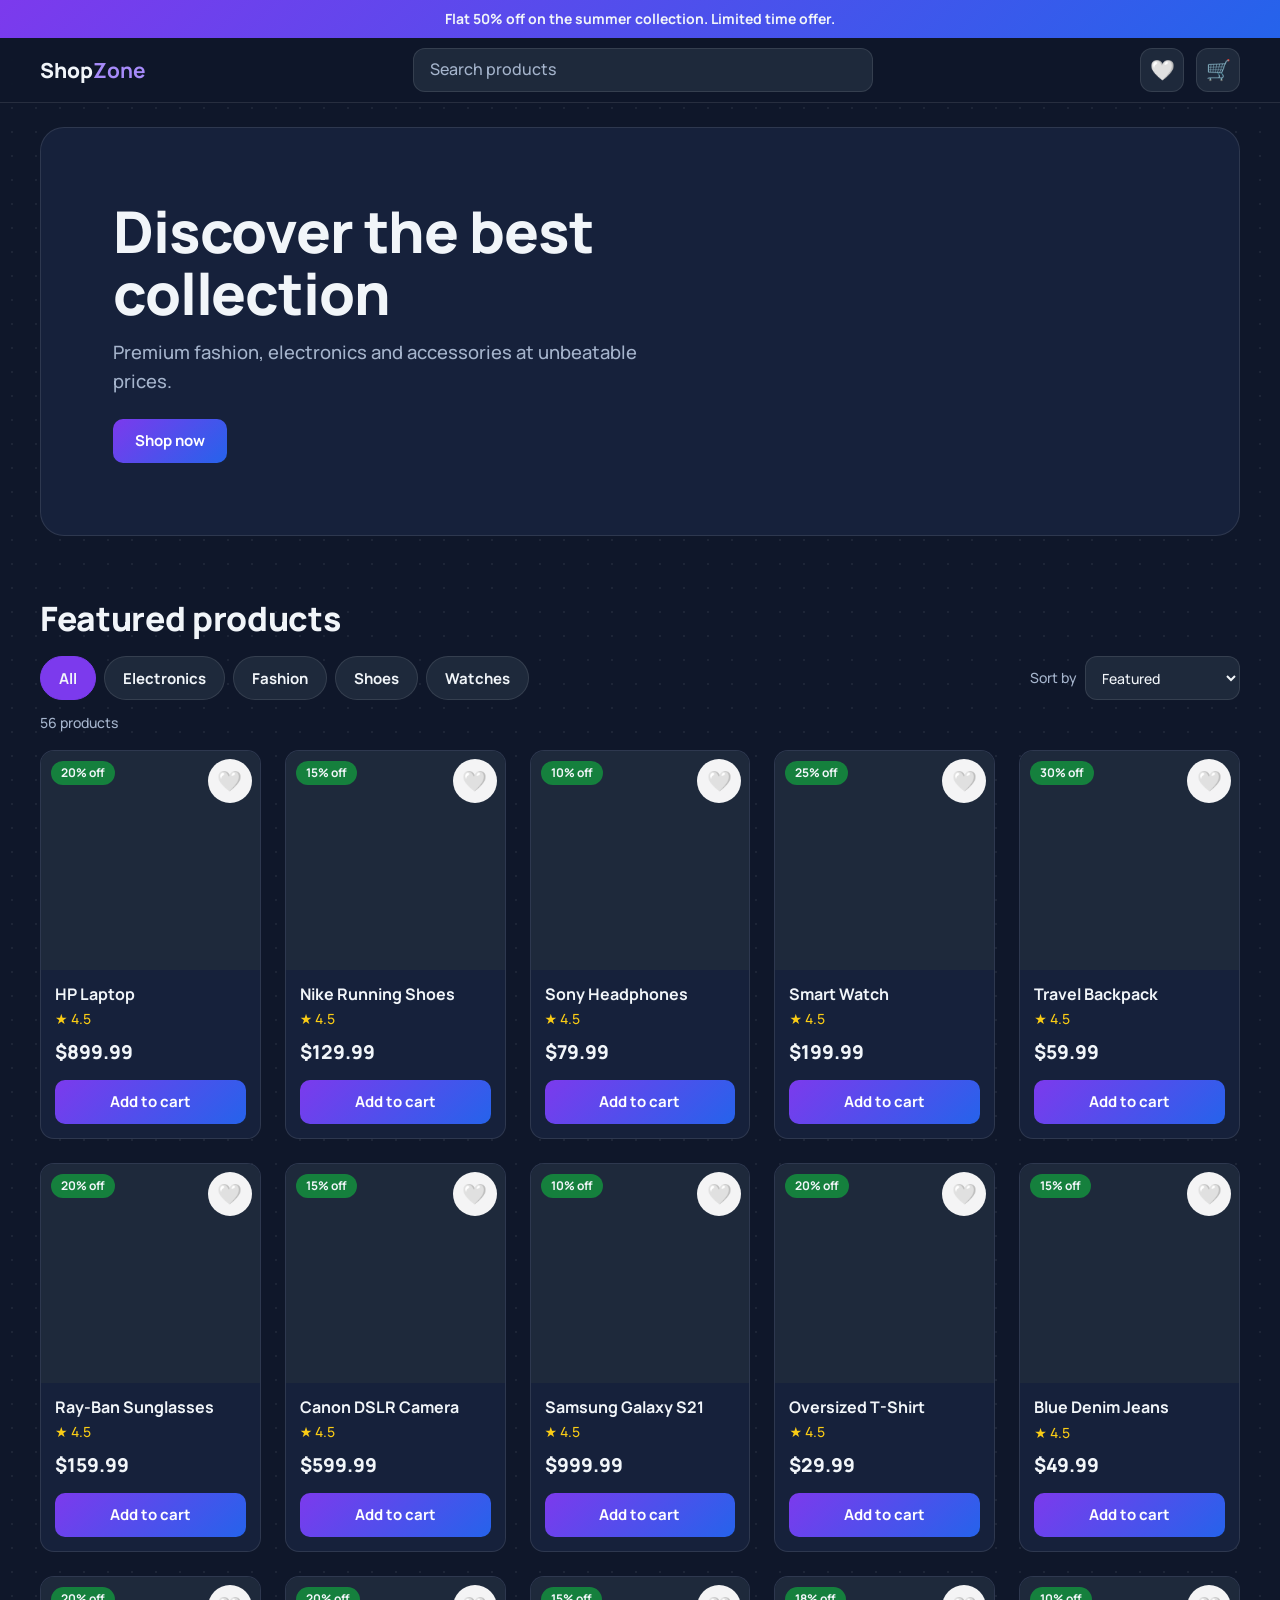
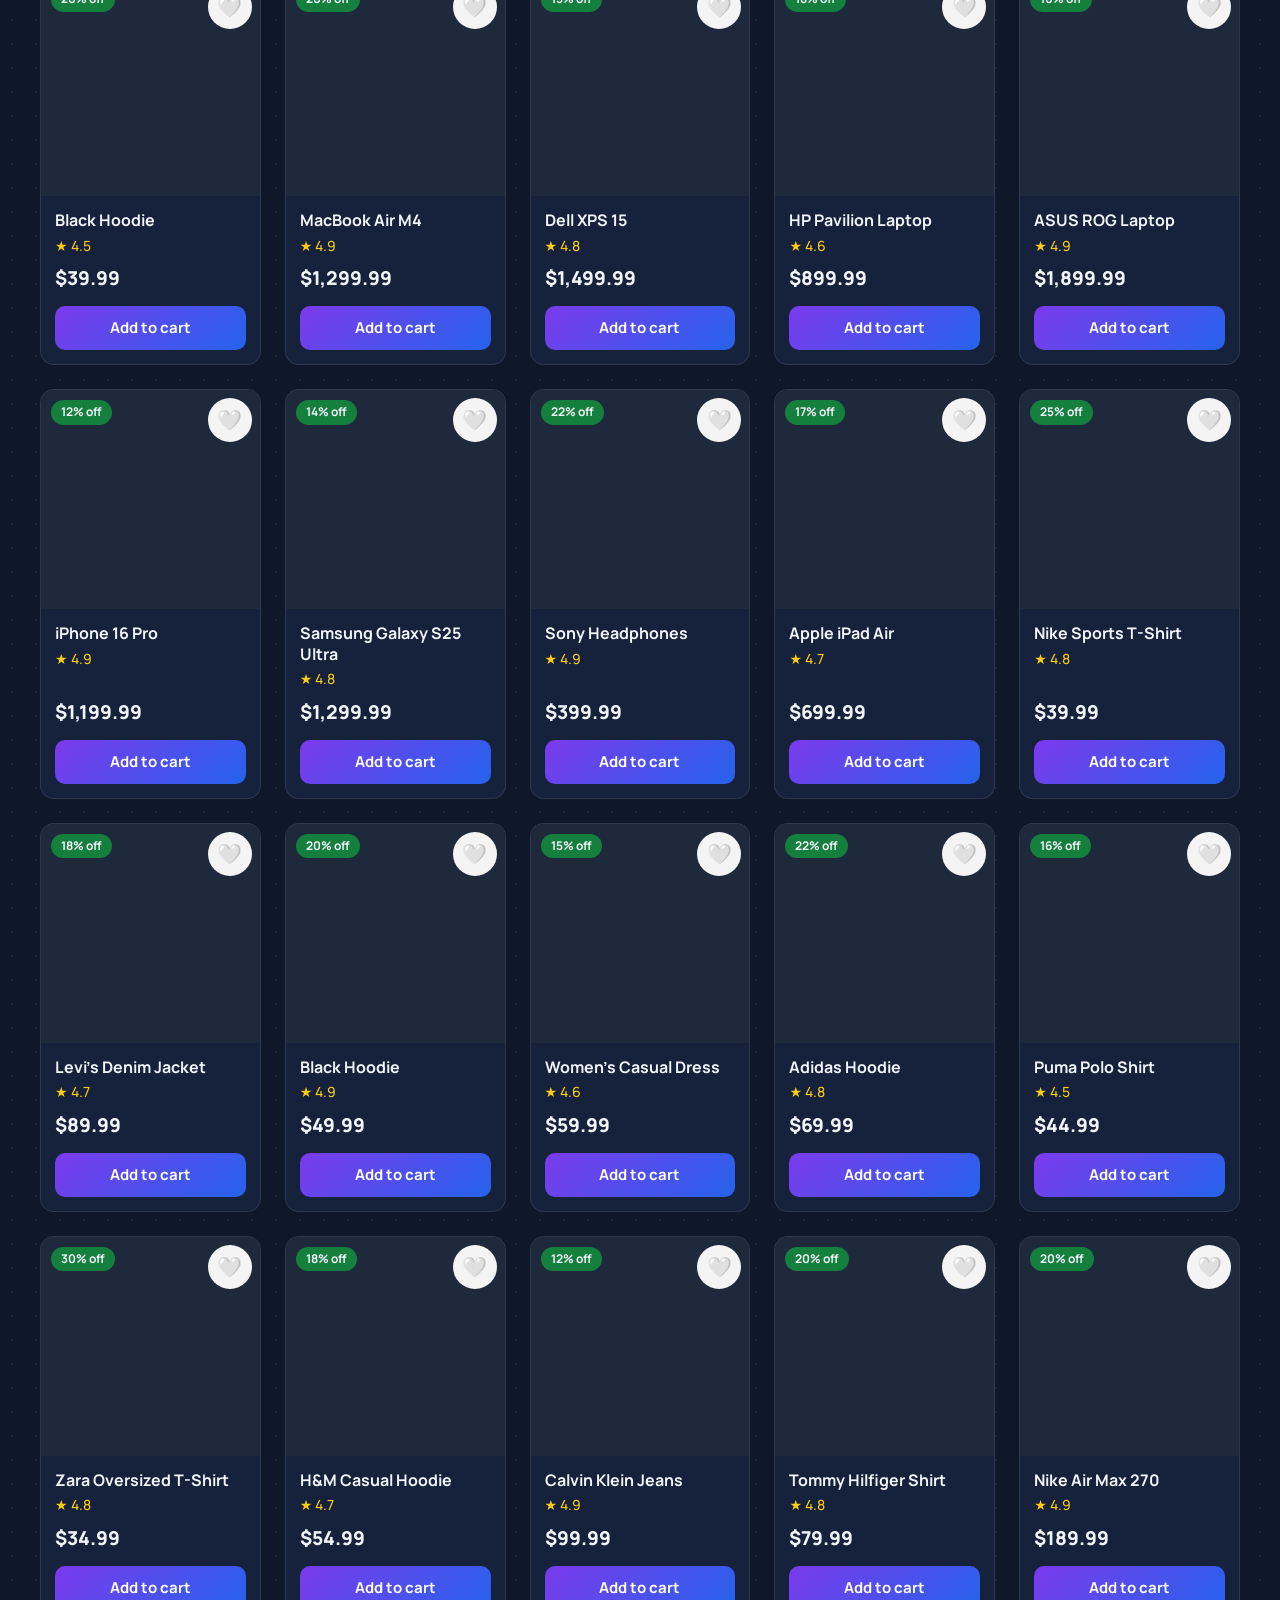
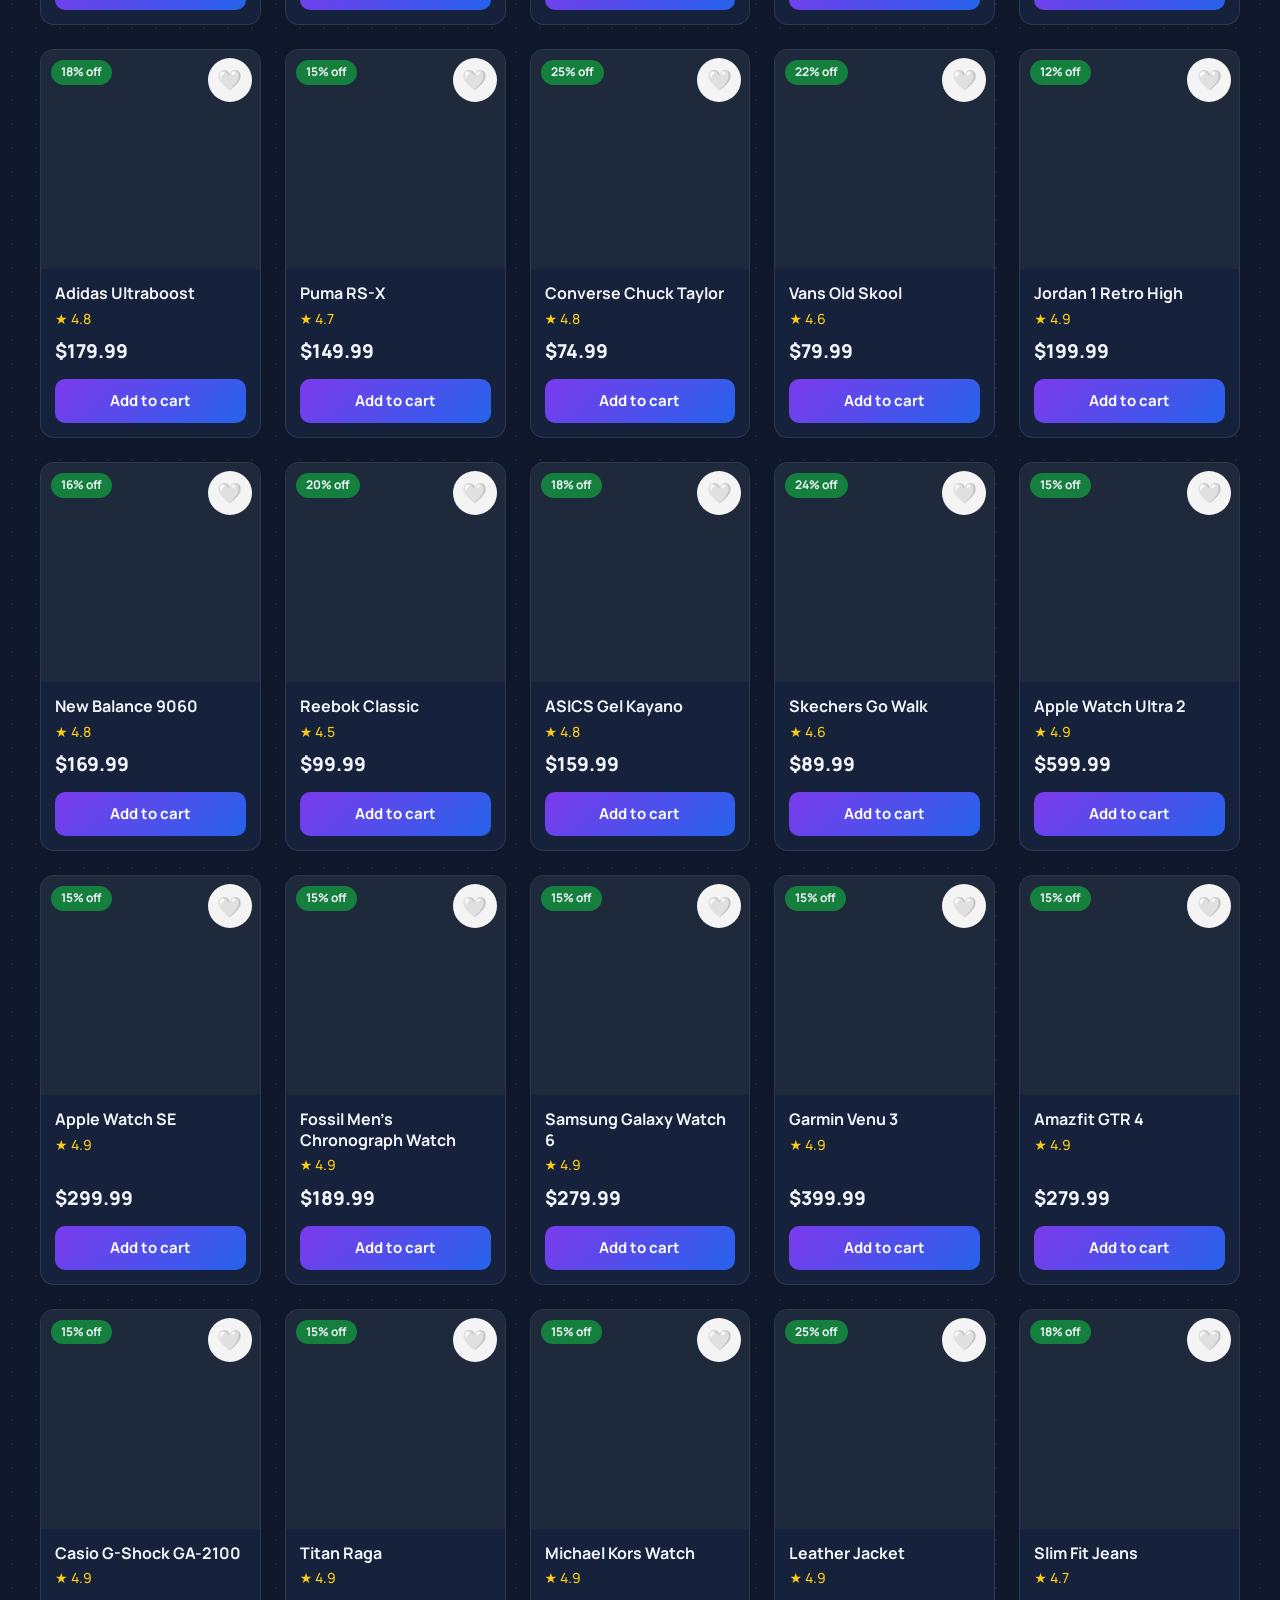
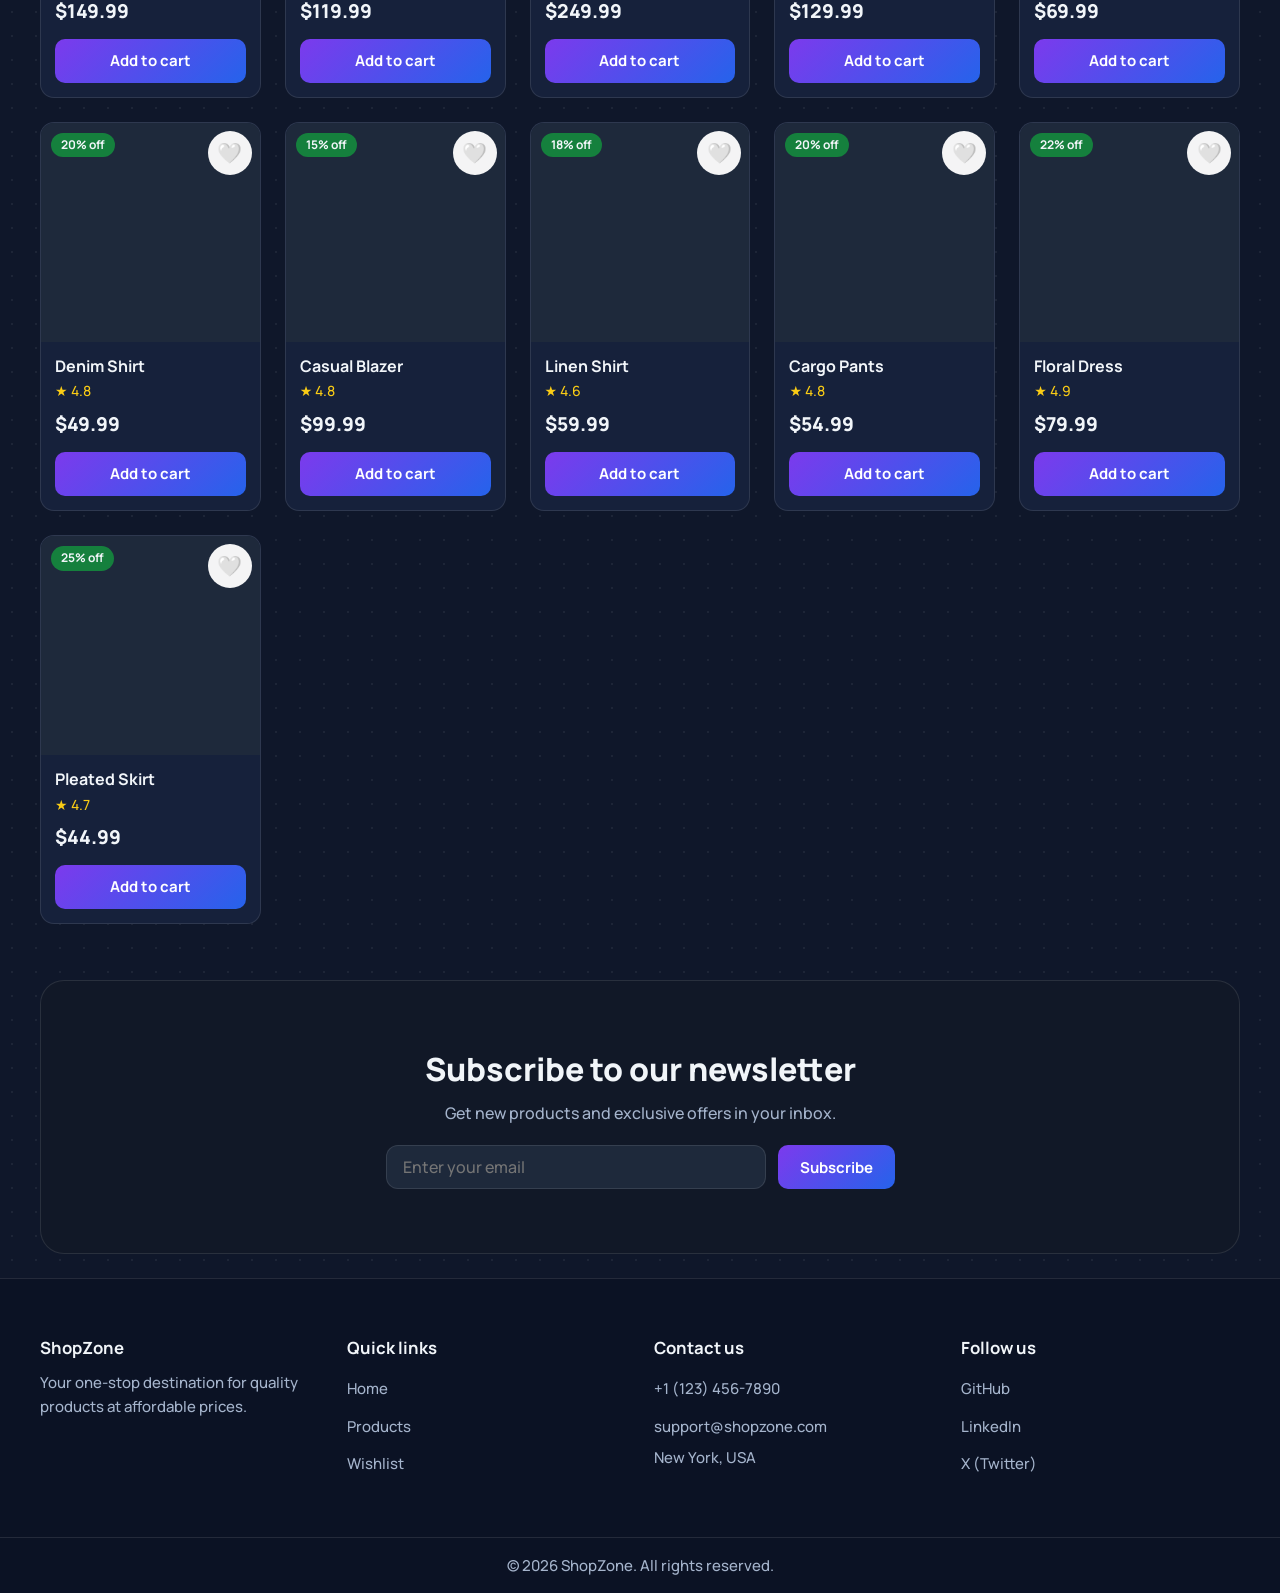
==== commit 1314f33f: "feat/responsive-storefront-rebuild" ====
--- a/index.html
+++ b/index.html
@@ -1,798 +1,229 @@
-    <!DOCTYPE html>
-    <html lang="en">
-    <head>
-        <meta charset="UTF-8">
-        <meta name="viewport" content="width=device-width, initial-scale=1.0">
-        <title>shopzone</title>
-        <link rel="stylesheet" href="style.css">
-        <script src="script.js" defer></script>
-    </head>
-    <body>
-        <div class = "cart">
-            <span id = "cart-count">0</span>
-        </div>
-        <div class="wishlist-icon">
-    🤍 <span id="wishlist-count">0</span>
-</div>
-        </div>
-        <div class="total-price-box">
-            Total: $<span id="total-price">0.00</span>
-        </div>
-        <div class="cart-items">
-    <h3>Cart Items</h3>
-    <ul id="cart-list"></ul>
-</div>
-        <div class="dot-grid">
-            <div class="dot-grid__wrap">
-                <canvas class="dot-grid__canvas"></canvas>
-            </div>
-        </div>
-
-        <div class = "nav-bar">
-        <a href="#" data-category="all">All</a>
-        <a href="#" data-category="electronics">Electronics</a>
-        <a href="#" data-category="fashion">Fashion</a>
-        <a href="#" data-category="shoes">Shoes</a>
-        <a href="#" data-category="watches">watches</a>
-        </div> 
-        
-        <div class="search-box">
-            <input type="text" placeholder="search products...">
-            <button>Search</button>
-        </div>
-        <section class="hero">
-
-        <div class="hero-text">
-
-            <h1>Discover the Best Collection</h1>
-
-            <p>
-                Shop premium fashion, electronics and accessories
-                at unbeatable prices.
-            </p>
-
-            <button class="shop-btn">Shop Now</button>
-
-        </div>
-
-        <div class="hero-image">
-
-             <img src="https://img.freepik.com/free-vector/online-shopping-concept-illustration_114360-1084.jpg" alt="Online Shopping" alt="Online Shopping">
-
-        </div>
-
-    </section>
-    <section class="offer-banner">
-            <h2>Flat 50% OFF on Summer Collection</h2>
-            <p>Limited Time Offer. Grab Your Favorite Products Now!</p>
-        </section>
-
-        <section class="categories">
-
-            <h2>Shop By Category</h2>
-
-            <div class="category-container">
-
-                <div class="category-card">
-                    <h3> Fashion</h3>
-                </div>
-
-                <div class="category-card">
-                    <h3> Electronics</h3>
-                </div>
-
-                <div class="category-card">
-                    <h3>Shoes</h3>
-                </div>
-
-                <div class="category-card">
-                    <h3>Watches</h3>
-                </div>
-
-            </div>
-
-        </section>
-        <section class="featured-products">
-
-            <h2>Featured Products</h2>
-
-            <div class="product-container">
-
-                <div class="product-card" data-category="electronics">
-                    <span class="wishlist">🤍</span>
-                    <img src="https://images.unsplash.com/photo-1496181133206-80ce9b88a853?w=500" alt="Laptop">
-                    <h3>HP Laptop</h3>
-                    <p>$899.99</p>
-                    <p>⭐⭐⭐⭐☆ (4.5)</p>
-                    <p> 20%OFF </p>
-
-                    <button class="add-btn" >Add to Cart</button>
-                    <button class=" buy-now">Buy Now</button>
-    <button class="remove-btn">Remove</button>            </div>
-
-            <div class="product-card" data-category="shoes">
-                <span class="wishlist">🤍</span>
-                <img src="https://images.unsplash.com/photo-1542291026-7eec264c27ff?w=500" alt="Nike Shoes">
-                <h3>Nike Running Shoes</h3>
-                <p>$129.99</p>
-                <p>⭐⭐⭐⭐☆ (4.5)</p>
-                <p> 15%OFF </p>
-                 <button class="add-btn">Add to Cart</button>
-                <button class="buy-now">Buy Now</button>
-                <button class="remove-btn">Remove</button>            
-            </div>
-
-            <div class="product-card" data-category="electronics">
-                <span class="wishlist">🤍</span>
-                <img src="https://images.unsplash.com/photo-1505740420928-5e560c06d30e?w=500" alt="Sony Headphones">
-                <h3>Sony Headphones</h3>
-                <p>$79.99</p>
-                 <p>⭐⭐⭐⭐☆ (4.5)</p>
-                 <p> 10%OFF </p>
-                <button class="add-btn">Add to Cart</button>
-                <button class="buy-now">Buy Now</button>
-                    <button class="remove-btn">Remove</button>
-</div>
-            <div class="product-card" data-category="watches">
-            <span class="wishlist">🤍</span>
-                <img src="https://images.unsplash.com/photo-1523275335684-37898b6baf30?w=500" alt="Smart Watch">
-                <h3>Smart Watch</h3>
-                <p>$199.99</p>
-                 <p>⭐⭐⭐⭐☆ (4.5)</p>
-                    <p> 25%OFF </p>
-<button class="add-btn">Add to Cart</button>
-    <button class="buy-now">Buy Now</button>
-   <button class="remove-btn">Remove</button>            </div>
-            <div class="product-card" data-category="fashion">
-                <span class="wishlist">🤍</span>
-                <img src="https://images.unsplash.com/photo-1553062407-98eeb64c6a62?w=500" alt="Backpack">
-                <h3>Travel Backpack</h3>
-                <p>$59.99</p>
-                 <p>⭐⭐⭐⭐☆ (4.5)</p>
-                    <p> 30%OFF </p>
-                      <button class="add-btn">Add to Cart</button>
-                <button class="buy-now">Buy Now</button>
-               <button class="remove-btn">Remove</button> 
-            </div>
-
-            <div class="product-card" data-category="fashion">
-                <span class="wishlist">🤍</span>
-                <img src="https://images.unsplash.com/photo-1511499767150-a48a237f0083?w=500" alt="Sunglasses">
-                <h3>Ray-Ban Sunglasses</h3>
-                <p>$159.99</p>
-                 <p>⭐⭐⭐⭐☆ (4.5)</p>
-                    <p> 20%OFF </p>
-                      <button class="add-btn">Add to Cart</button>
-                <button class="buy-now">Buy Now</button>
-               <button class="remove-btn">Remove</button>
-            </div>
-            <div class="product-card" data-category="electronics">
-                <span class="wishlist">🤍</span>
-                <img src="https://images.unsplash.com/photo-1516035069371-29a1b244cc32?w=500" alt="Camera">
-                <h3>Canon DSLR Camera</h3>
-                <p>$599.99</p>
-                 <p>⭐⭐⭐⭐☆ (4.5)</p>
-                    <p> 15%OFF </p>
-                      <button class="add-btn">Add to Cart</button>
-                <button class="buy-now">Buy Now</button>
-                <button class="remove-btn">Remove from Cart</button>
-                    </div>
-                    <div class="product-card" data-category="electronics">
-                <span class="wishlist">🤍</span>
-                <img src="https://images.unsplash.com/photo-1511707171634-5f897ff02aa9?w=500" alt="Smartphone"> 
-                <h3>Samsung Galaxy S21</h3>
-                <p>$999.99</p>
-                 <p>⭐⭐⭐⭐☆ (4.5)</p>
-                    <p> 10%OFF </p>
-                      <button class="add-btn">Add to Cart</button>
-                <button class="buy-now">Buy Now</button>
-               <button class="remove-btn">Remove</button>                    </div>
-                    <div class="product-card">
-                <span class="wishlist">🤍</span>
-                <img src="https://images.unsplash.com/photo-1521572163474-6864f9cf17ab"
-                alt="Oversized T-Shirt">
-                <h3>Oversized T-Shirt</h3>
-                <p>$29.99</p>
-                    <p>⭐⭐⭐⭐☆ (4.5)</p>
-                    <p> 20%OFF </p>
-                      <button class="add-btn">Add to Cart</button>
-                <button class="buy-now">Buy Now</button>
-                <button class="remove-btn">Remove from Cart</button>
-                    </div>
-                    <div class="product-card" data-category="fashion">
-                <span class="wishlist">🤍</span>
-                <img src="https://images.unsplash.com/photo-1542272604-787c3835535d"alt="Blue Denim Jeans">
-                <h3>Blue Denim Jeans</h3>
-                <p>$49.99</p>
-                    <p>⭐⭐⭐⭐☆ (4.5)</p>
-                    <p> 15%OFF </p>
-                      <button class="add-btn">Add to Cart</button>
-                <button class="buy-now">Buy Now</button>
-               <button class="remove-btn">Remove</button>                    </div>
-                        <div class="product-card" data-category="fashion">
-                <span class="wishlist">🤍</span>
-                <img src="https://images.unsplash.com/photo-1556821840-3a63f95609a7"alt="Black Hoodie">
-                <h3>Black Hoodie</h3>
-                <p>$39.99</p>
-                    <p>⭐⭐⭐⭐☆ (4.5)</p>
-                    <p> 20%OFF </p>
-                      <button class="add-btn">Add to Cart</button>
-                <button class="buy-now">Buy Now</button>
-               <button class="remove-btn">Remove</button>                    </div>
-
-    <div class="product-card" data-category="electronics">
-    <span class="wishlist">🤍</span>
-    <img src="https://images.unsplash.com/photo-1496181133206-80ce9b88a853?w=500" alt="MacBook Air M4">
-    <h3>MacBook Air M4</h3>
-    <p>$1299.99</p>
-    <p>⭐⭐⭐⭐⭐ (4.9)</p>
-    <p>20% OFF</p>
-    <button class="add-btn">Add to Cart</button>
-    <button class="buy-now">Buy Now</button>
-   <button class="remove-btn">Remove</button></div>
-
-<div class="product-card" data-category="electronics">
-    <span class="wishlist">🤍</span>
-    <img src="https://images.unsplash.com/photo-1496181133206-80ce9b88a853?auto=format&fit=crop&w=500&q=80" alt="Dell XPS 15">
-    <h3>Dell XPS 15</h3>
-    <p>$1499.99</p>
-    <p>⭐⭐⭐⭐⭐ (4.8)</p>
-    <p>15% OFF</p>
-    <button class="add-btn">Add to Cart</button>
-    <button class="buy-now">Buy Now</button>
-   <button class="remove-btn">Remove</button></div>
-
-<div class="product-card" data-category="electronics">
-    <span class="wishlist">🤍</span>
-    <img src="https://images.unsplash.com/photo-1541807084-5c52b6b3adef?w=500" alt="HP Pavilion Laptop">
-    <h3>HP Pavilion Laptop</h3>
-    <p>$899.99</p>
-    <p>⭐⭐⭐⭐☆ (4.6)</p>
-    <p>18% OFF</p>
-    <button class="add-btn">Add to Cart</button>
-    <button class="buy-now">Buy Now</button>
-   <button class="remove-btn">Remove</button></div>
-
-<div class="product-card" data-category="electronics">
-    <span class="wishlist">🤍</span>
-    <img src="https://images.unsplash.com/photo-1593642632823-8f785ba67e45?w=500" alt="ASUS ROG Laptop">
-    <h3>ASUS ROG Laptop</h3>
-    <p>$1899.99</p>
-    <p>⭐⭐⭐⭐⭐ (4.9)</p>
-    <p>10% OFF</p>
-    <button class="add-btn">Add to Cart</button>
-    <button class="buy-now">Buy Now</button>
-   <button class="remove-btn">Remove</button></div>
-
-<div class="product-card" data-category="electronics">
-    <span class="wishlist">🤍</span>
-    <img src="https://images.unsplash.com/photo-1511707171634-5f897ff02aa9?w=500" alt="iPhone 16 Pro">
-    <h3>iPhone 16 Pro</h3>
-    <p>$1199.99</p>
-    <p>⭐⭐⭐⭐⭐ (4.9)</p>
-    <p>12% OFF</p>
-    <button class="add-btn">Add to Cart</button>
-    <button class="buy-now">Buy Now</button>
-   <button class="remove-btn">Remove</button></div>
-
-<div class="product-card" data-category="electronics">
-    <span class="wishlist">🤍</span>
-    <img src="https://images.unsplash.com/photo-1610945265064-0e34e5519bbf?w=500" alt="Samsung Galaxy S25 Ultra">
-    <h3>Samsung Galaxy S25 Ultra</h3>
-    <p>$1299.99</p>
-    <p>⭐⭐⭐⭐⭐ (4.8)</p>
-    <p>14% OFF</p>
-    <button class="add-btn">Add to Cart</button>
-    <button class="buy-now">Buy Now</button>
-   <button class="remove-btn">Remove</button></div>
-
-<div class="product-card"  data-category="electronics">
-    <span class="wishlist">🤍</span>
-    <img src="https://images.unsplash.com/photo-1505740420928-5e560c06d30e?w=500" alt="Sony Headphones">
-    <h3>Sony Headphones</h3>
-    <p>$399.99</p>
-    <p>⭐⭐⭐⭐⭐ (4.9)</p>
-    <p>22% OFF</p>
-    <button class="add-btn">Add to Cart</button>
-    <button class="buy-now">Buy Now</button>
-   <button class="remove-btn">Remove</button></div>
-
-<div class="product-card" data-category="electronics">
-    <span class="wishlist">🤍</span>
-    <img src="https://images.unsplash.com/photo-1544244015-0df4b3ffc6b0?w=500" alt="Apple iPad Air">
-    <h3>Apple iPad Air</h3>
-    <p>$699.99</p>
-    <p>⭐⭐⭐⭐☆ (4.7)</p>
-    <p>17% OFF</p>
-    <button class="add-btn">Add to Cart</button>
-    <button class="buy-now">Buy Now</button>
-   <button class="remove-btn">Remove</button></div>
-
-    <div class="product-card" data-category="fashion">
-    <span class="wishlist">🤍</span>
-    <img src="https://images.unsplash.com/photo-1521572267360-ee0c2909d518?w=500" alt="Nike Sports T-Shirt">
-    <h3>Nike Sports T-Shirt</h3>
-    <p>$39.99</p>
-    <p>⭐⭐⭐⭐⭐ (4.8)</p>
-    <p>25% OFF</p>
-    <button class="add-btn">Add to Cart</button>
-    <button class="buy-now">Buy Now</button>
-   <button class="remove-btn">Remove</button></div>
-
-<div class="product-card" data-category="fashion">
-    <span class="wishlist">🤍</span>
-    <img src="https://images.unsplash.com/photo-1515886657613-9f3515b0c78f?w=500" alt="Levi's Denim Jacket">
-    <h3>Levi's Denim Jacket</h3>
-    <p>$89.99</p>
-    <p>⭐⭐⭐⭐☆ (4.7)</p>
-    <p>18% OFF</p>
-    <button class="add-btn">Add to Cart</button>
-    <button class="buy-now">Buy Now</button>
-   <button class="remove-btn">Remove</button></div>
-
-<div class="product-card"   data-category="fashion">
-    <span class="wishlist">🤍</span>
-    <img src="https://images.unsplash.com/photo-1556821840-3a63f95609a7?w=500" alt="Black Hoodie">
-    <h3>Black Hoodie</h3>
-    <p>$49.99</p>
-    <p>⭐⭐⭐⭐⭐ (4.9)</p>
-    <p>20% OFF</p>
-    <button class="add-btn">Add to Cart</button>
-    <button class="buy-now">Buy Now</button>
-   <button class="remove-btn">Remove</button></div>
-
-<div class="product-card" data-category="fashion">
-    <span class="wishlist">🤍</span>
-    <img src="https://images.unsplash.com/photo-1496747611176-843222e1e57c?w=500" alt="Women's Casual Dress">
-    <h3>Women's Casual Dress</h3>
-    <p>$59.99</p>
-    <p>⭐⭐⭐⭐☆ (4.6)</p>
-    <p>15% OFF</p>
-    <button class="add-btn">Add to Cart</button>
-    <button class="buy-now">Buy Now</button>
-   <button class="remove-btn">Remove</button></div>
-
-<div class="product-card" data-category="fashion">
-    <span class="wishlist">🤍</span>
-    <img src="https://images.unsplash.com/photo-1523398002811-999ca8dec234?w=500" alt="Adidas Hoodie">
-    <h3>Adidas Hoodie</h3>
-    <p>$69.99</p>
-    <p>⭐⭐⭐⭐⭐ (4.8)</p>
-    <p>22% OFF</p>
-    <button class="add-btn">Add to Cart</button>
-    <button class="buy-now">Buy Now</button>
-   <button class="remove-btn">Remove</button></div>
-
-<div class="product-card" data-category="fashion">
-    <span class="wishlist">🤍</span>
-    <img src="https://images.unsplash.com/photo-1529139574466-a303027c1d8b?w=500" alt="Puma Polo Shirt">
-    <h3>Puma Polo Shirt</h3>
-    <p>$44.99</p>
-    <p>⭐⭐⭐⭐☆ (4.5)</p>
-    <p>16% OFF</p>
-    <button class="add-btn">Add to Cart</button>
-    <button class="buy-now">Buy Now</button>
-   <button class="remove-btn">Remove</button></div>
-
-<div class="product-card" data-category="fashion">
-    <span class="wishlist">🤍</span>
-    <img src="https://images.unsplash.com/photo-1512436991641-6745cdb1723f?w=500" alt="Zara Oversized T-Shirt">
-    <h3>Zara Oversized T-Shirt</h3>
-    <p>$34.99</p>
-    <p>⭐⭐⭐⭐⭐ (4.8)</p>
-    <p>30% OFF</p>
-    <button class="add-btn">Add to Cart</button>
-    <button class="buy-now">Buy Now</button>
-   <button class="remove-btn">Remove</button></div>
-   
-
-<div class="product-card" data-category="fashion">
-    <span class="wishlist">🤍</span>
-    <img src="https://images.unsplash.com/photo-1483985988355-763728e1935b?w=500" alt="H&M Casual Hoodie">
-    <h3>H&M Casual Hoodie</h3>
-    <p>$54.99</p>
-    <p>⭐⭐⭐⭐☆ (4.7)</p>
-    <p>18% OFF</p>
-    <button class="add-btn">Add to Cart</button>
-    <button class="buy-now">Buy Now</button>
-   <button class="remove-btn">Remove</button></div>
-
-<div class="product-card" data-category="fashion">
-    <span class="wishlist">🤍</span>
-    <img src="https://images.unsplash.com/photo-1541099649105-f69ad21f3246?w=500" alt="Calvin Klein Jeans">
-    <h3>Calvin Klein Jeans</h3>
-    <p>$99.99</p>
-    <p>⭐⭐⭐⭐⭐ (4.9)</p>
-    <p>12% OFF</p>
-    <button class="add-btn">Add to Cart</button>
-    <button class="buy-now">Buy Now</button>
-   <button class="remove-btn">Remove</button></div>
-
-<div class="product-card" data-category="fashion">
-    <span class="wishlist">🤍</span>
-    <img src="https://images.unsplash.com/photo-1529139574466-a303027c1d8b?w=500" alt="Tommy Hilfiger Shirt">
-    <h3>Tommy Hilfiger Shirt</h3>
-    <p>$79.99</p>
-    <p>⭐⭐⭐⭐⭐ (4.8)</p>
-    <p>20% OFF</p>
-    <button class="add-btn">Add to Cart</button>
-    <button class="buy-now">Buy Now</button>
-   <button class="remove-btn">Remove</button></div>
-    <div class="product-card" data-category="shoes">
-    <span class="wishlist">🤍</span>
-    <img src="https://images.unsplash.com/photo-1542291026-7eec264c27ff?w=500" alt="Nike Air Max 270">
-    <h3>Nike Air Max 270</h3>
-    <p>$189.99</p>
-    <p>⭐⭐⭐⭐⭐ (4.9)</p>
-    <p>20% OFF</p>
-    <button class="add-btn">Add to Cart</button>
-    <button class="buy-now">Buy Now</button>
-   <button class="remove-btn">Remove</button></div>
-
-<div class="product-card" data-category="shoes">
-    <span class="wishlist">🤍</span>
-    <img src="https://images.unsplash.com/photo-1600185365483-26d7a4cc7519?w=500" alt="Adidas Ultraboost">
-    <h3>Adidas Ultraboost</h3>
-    <p>$179.99</p>
-    <p>⭐⭐⭐⭐⭐ (4.8)</p>
-    <p>18% OFF</p>
-    <button class="add-btn">Add to Cart</button>
-    <button class="buy-now">Buy Now</button>
-   <button class="remove-btn">Remove</button></div>
-
-<div class="product-card" data-category="shoes">
-    <span class="wishlist">🤍</span>
-    <img src="https://images.unsplash.com/photo-1608231387042-66d1773070a5?w=500" alt="Puma RS-X">
-    <h3>Puma RS-X</h3>
-    <p>$149.99</p>
-    <p>⭐⭐⭐⭐☆ (4.7)</p>
-    <p>15% OFF</p>
-    <button class="add-btn">Add to Cart</button>
-    <button class="buy-now">Buy Now</button>
-   <button class="remove-btn">Remove</button></div>
-
-<div class="product-card" data-category="shoes">
-    <span class="wishlist">🤍</span>
-    <img src="https://images.unsplash.com/photo-1543508282-6319a3e2621f?w=500" alt="Converse Chuck Taylor">
-    <h3>Converse Chuck Taylor</h3>
-    <p>$74.99</p>
-    <p>⭐⭐⭐⭐⭐ (4.8)</p>
-    <p>25% OFF</p>
-    <button class="add-btn">Add to Cart</button>
-    <button class="buy-now">Buy Now</button>
-   <button class="remove-btn">Remove</button></div>
-
-<div class="product-card" data-category="shoes">
-    <span class="wishlist">🤍</span>
-    <img src="https://images.unsplash.com/photo-1525966222134-fcfa99b8ae77?w=500" alt="Vans Old Skool">
-    <h3>Vans Old Skool</h3>
-    <p>$79.99</p>
-    <p>⭐⭐⭐⭐☆ (4.6)</p>
-    <p>22% OFF</p>
-    <button class="add-btn">Add to Cart</button>
-    <button class="buy-now">Buy Now</button>
-   <button class="remove-btn">Remove</button></div>
-
-<div class="product-card" data-category="shoes">
-    <span class="wishlist">🤍</span>
-    <img src="https://images.unsplash.com/photo-1595950653106-6c9ebd614d3a?w=500" alt="Jordan 1 Retro High">
-    <h3>Jordan 1 Retro High</h3>
-    <p>$199.99</p>
-    <p>⭐⭐⭐⭐⭐ (4.9)</p>
-    <p>12% OFF</p>
-    <button class="add-btn">Add to Cart</button>
-    <button class="buy-now">Buy Now</button>
-   <button class="remove-btn">Remove</button></div>
-
-<div class="product-card" data-category="shoes">
-    <span class="wishlist">🤍</span>
-    <img src="https://images.unsplash.com/photo-1595341888016-a392ef81b7de?w=500" alt="New Balance 9060">
-    <h3>New Balance 9060</h3>
-    <p>$169.99</p>
-    <p>⭐⭐⭐⭐⭐ (4.8)</p>
-    <p>16% OFF</p>
-    <button class="add-btn">Add to Cart</button>
-    <button class="buy-now">Buy Now</button>
-   <button class="remove-btn">Remove</button></div>
-
-<div class="product-card" data-category="shoes">
-    <span class="wishlist">🤍</span>
-    <img src="https://images.unsplash.com/photo-1515955656352-a1fa3ffcd111?w=500" alt="Reebok Classic">
-    <h3>Reebok Classic</h3>
-    <p>$99.99</p>
-    <p>⭐⭐⭐⭐☆ (4.5)</p>
-    <p>20% OFF</p>
-    <button class="add-btn">Add to Cart</button>
-    <button class="buy-now">Buy Now</button>
-   <button class="remove-btn">Remove</button></div>
-
-<div class="product-card" data-category="shoes">
-    <span class="wishlist">🤍</span>
-    <img src="https://images.unsplash.com/photo-1556906781-9a412961c28c?w=500" alt="ASICS Gel Kayano">
-    <h3>ASICS Gel Kayano</h3>
-    <p>$159.99</p>
-    <p>⭐⭐⭐⭐⭐ (4.8)</p>
-    <p>18% OFF</p>
-    <button class="add-btn">Add to Cart</button>
-    <button class="buy-now">Buy Now</button>
-   <button class="remove-btn">Remove</button></div>
-
-<div class="product-card" data-category="shoes">
-    <span class="wishlist">🤍</span>
-    <img src="https://images.unsplash.com/photo-1460353581641-37baddab0fa2?w=500" alt="Skechers Go Walk">
-    <h3>Skechers Go Walk</h3>
-    <p>$89.99</p>
-    <p>⭐⭐⭐⭐☆ (4.6)</p>
-    <p>24% OFF</p>
-    <button class="add-btn">Add to Cart</button>
-    <button class="buy-now">Buy Now</button>
-   <button class="remove-btn">Remove</button></div>
-
-    <div class="product-card" data-category="watches">
-    <span class="wishlist">🤍</span>
-    <img src="https://images.unsplash.com/photo-1617043786394-f977fa12eddf?auto=format&fit=crop&w=500&q=80" alt="Apple Watch Ultra 2">
-    <h3>Apple Watch Ultra 2</h3>
-    <p>$599.99</p>
-    <p>⭐⭐⭐⭐⭐ (4.9)</p>
-    <p>15% OFF</p>
-    <button class="add-btn">Add to Cart</button>
-    <button class="buy-now">Buy Now</button>
-   <button class="remove-btn">Remove</button></div>
-
-   <div class="product-card" data-category="watches">
-    <span class="wishlist">🤍</span>
-    <img src="https://images.unsplash.com/photo-1523170335258-f5ed11844a49?auto=format&fit=crop&w=500&q=80" alt="Apple Watch SE">
-    <h3>Apple Watch SE</h3>
-    <p>$299.99</p>
-    <p>⭐⭐⭐⭐⭐ (4.9)</p>
-    <p>15% OFF</p>
-    <button class="add-btn">Add to Cart</button>
-    <button class="buy-now">Buy Now</button>
-   <button class="remove-btn">Remove</button></div>
-
-   <div class="product-card" data-category="watches">
-    <span class="wishlist">🤍</span>
-    <img src="https://images.unsplash.com/photo-1547996160-81dfa63595aa?auto=format&fit=crop&w=500&q=80" alt="Fossil Men's Chronograph Watch">
-    <h3>Fossil Men's Chronograph Watch</h3>
-    <p>$189.99</p>
-    <p>⭐⭐⭐⭐⭐ (4.9)</p>
-    <p>15% OFF</p>
-    <button class="add-btn">Add to Cart</button>
-    <button class="buy-now">Buy Now</button>
-   <button class="remove-btn">Remove</button></div>
-
-   <div class="product-card" data-category="watches">
-    <span class="wishlist">🤍</span>
-    <img src="https://images.unsplash.com/photo-1508057198894-247b23fe5ade?auto=format&fit=crop&w=500&q=80" alt="Samsung Galaxy Watch 6">
-    <h3>Samsung Galaxy Watch 6</h3>
-    <p>$279.99</p>
-    <p>⭐⭐⭐⭐⭐ (4.9)</p>
-    <p>15% OFF</p>
-    <button class="add-btn">Add to Cart</button>
-    <button class="buy-now">Buy Now</button>
-   <button class="remove-btn">Remove</button></div>
-
-   <div class="product-card" data-category="watches">
-    <span class="wishlist">🤍</span>
-    <img src="https://images.unsplash.com/photo-1523275335684-37898b6baf30?auto=format&fit=crop&w=500&q=80" alt="Garmin Venu 3">
-    <h3>Garmin Venu 3</h3>
-    <p>$399.99</p>
-    <p>⭐⭐⭐⭐⭐ (4.9)</p>
-    <p>15% OFF</p>
-    <button class="add-btn">Add to Cart</button>
-    <button class="buy-now">Buy Now</button>
-   <button class="remove-btn">Remove</button></div>
-
-   <div class="product-card" data-category="watches">
-    <span class="wishlist">🤍</span>
-    <img src="https://images.unsplash.com/photo-1434056886845-dac89ffe9b56?auto=format&fit=crop&w=500&q=80" alt="Amazfit GTR 4">
-    <h3>Amazfit GTR 4</h3>
-    <p>$279.99</p>
-    <p>⭐⭐⭐⭐⭐ (4.9)</p>
-    <p>15% OFF</p>
-    <button class="add-btn">Add to Cart</button>
-    <button class="buy-now">Buy Now</button>
-   <button class="remove-btn">Remove</button></div>
-
-
-<div class="product-card" data-category="watches">
-    <span class="wishlist">🤍</span>
-    <img src="https://images.unsplash.com/photo-1522312346375-d1a52e2b99b3?auto=format&fit=crop&w=500&q=80" alt="Casio G-Shock GA-2100">
-    <h3>Casio G-Shock GA-2100</h3>
-    <p>$149.99</p>
-    <p>⭐⭐⭐⭐⭐ (4.9)</p>
-    <p>15% OFF</p>
-    <button class="add-btn">Add to Cart</button>
-    <button class="buy-now">Buy Now</button>
-   <button class="remove-btn">Remove</button></div>
-
-   <div class="product-card" data-category="watches">
-    <span class="wishlist">🤍</span>
-    <img src="https://images.unsplash.com/photo-1511385348-a52b4a160dc2?auto=format&fit=crop&w=500&q=80" alt="Titan Raga">
-    <h3>Titan Raga</h3>
-    <p>$119.99</p>
-    <p>⭐⭐⭐⭐⭐ (4.9)</p>
-    <p>15% OFF</p>
-    <button class="add-btn">Add to Cart</button>
-    <button class="buy-now">Buy Now</button>
-   <button class="remove-btn">Remove</button></div>
-
-   <div class="product-card" data-category="watches">
-    <span class="wishlist">🤍</span>
-    <img src="https://images.unsplash.com/photo-1434056886845-dac89ffe9b56?auto=format&fit=crop&w=500&q=80" alt="Michael Kors Watch">
-    <h3>Michael Kors Watch</h3>
-    <p>$249.99</p>
-    <p>⭐⭐⭐⭐⭐ (4.9)</p>
-    <p>15% OFF</p>
-    <button class="add-btn">Add to Cart</button>
-    <button class="buy-now">Buy Now</button>
-   <button class="remove-btn">Remove</button></div>
-   
-<div class="product-card" data-category="fashion">
-    <span class="wishlist">🤍</span>
-    <img src="https://images.unsplash.com/photo-1551232864-3f0890e580d9?auto=format&fit=crop&w=500&q=80" alt="Leather Jacket">
-    <h3>Leather Jacket</h3>
-    <p>$129.99</p>
-    <p>⭐⭐⭐⭐⭐ (4.9)</p>
-    <p>25% OFF</p>
-    <button class="add-btn">Add to Cart</button>
-    <button class="buy-now">Buy Now</button>
-   <button class="remove-btn">Remove</button></div>
-
-<div class="product-card" data-category="fashion">
-    <span class="wishlist">🤍</span>
-    <img src="https://images.unsplash.com/photo-1541099649105-f69ad21f3246?auto=format&fit=crop&w=500&q=80" alt="Slim Fit Jeans">
-    <h3>Slim Fit Jeans</h3>
-    <p>$69.99</p>
-    <p>⭐⭐⭐⭐☆ (4.7)</p>
-    <p>18% OFF</p>
-    <button class="add-btn">Add to Cart</button>
-    <button class="buy-now">Buy Now</button>
-   <button class="remove-btn">Remove</button></div>
-
-<div class="product-card" data-category="fashion">
-    <span class="wishlist">🤍</span>
-    <img src="https://images.unsplash.com/photo-1515886657613-9f3515b0c78f?auto=format&fit=crop&w=500&q=80" alt="Denim Shirt">
-    <h3>Denim Shirt</h3>
-    <p>$49.99</p>
-    <p>⭐⭐⭐⭐⭐ (4.8)</p>
-    <p>20% OFF</p>
-    <button class="add-btn">Add to Cart</button>
-    <button class="buy-now">Buy Now</button>
-   <button class="remove-btn">Remove</button></div>
-
-<div class="product-card" data-category="fashion">
-    <span class="wishlist">🤍</span>
-    <img src="https://images.unsplash.com/photo-1483985988355-763728e1935b?auto=format&fit=crop&w=500&q=80" alt="Casual Blazer">
-    <h3>Casual Blazer</h3>
-    <p>$99.99</p>
-    <p>⭐⭐⭐⭐⭐ (4.8)</p>
-    <p>15% OFF</p>
-    <button class="add-btn">Add to Cart</button>
-    <button class="buy-now">Buy Now</button>
-   <button class="remove-btn">Remove</button></div>
-
-<div class="product-card" data-category="fashion">
-    <span class="wishlist">🤍</span>
-    <img src="https://images.unsplash.com/photo-1529139574466-a303027c1d8b?auto=format&fit=crop&w=500&q=80" alt="Linen Shirt">
-    <h3>Linen Shirt</h3>
-    <p>$59.99</p>
-    <p>⭐⭐⭐⭐☆ (4.6)</p>
-    <p>18% OFF</p>
-    <button class="add-btn">Add to Cart</button>
-    <button class="buy-now">Buy Now</button>
-   <button class="remove-btn">Remove</button></div>
-
-<div class="product-card" data-category="fashion">
-    <span class="wishlist">🤍</span>
-    <img src="https://images.unsplash.com/photo-1503342217505-b0a15ec3261c?auto=format&fit=crop&w=500&q=80" alt="Cargo Pants">
-    <h3>Cargo Pants</h3>
-    <p>$54.99</p>
-    <p>⭐⭐⭐⭐⭐ (4.8)</p>
-    <p>20% OFF</p>
-    <button class="add-btn">Add to Cart</button>
-    <button class="buy-now">Buy Now</button>
-   <button class="remove-btn">Remove</button></div>
-
-<div class="product-card" data-category="fashion">
-    <span class="wishlist">🤍</span>
-    <img src="https://images.unsplash.com/photo-1496747611176-843222e1e57c?auto=format&fit=crop&w=500&q=80" alt="Floral Dress">
-    <h3>Floral Dress</h3>
-    <p>$79.99</p>
-    <p>⭐⭐⭐⭐⭐ (4.9)</p>
-    <p>22% OFF</p>
-    <button class="add-btn">Add to Cart</button>
-    <button class="buy-now">Buy Now</button>
-   <button class="remove-btn">Remove</button></div>
-
-<div class="product-card" data-category="fashion">
-    <span class="wishlist">🤍</span>
-    <img src="https://images.unsplash.com/photo-1515372039744-b8f02a3ae446?auto=format&fit=crop&w=500&q=80" alt="Pleated Skirt">
-    <h3>Pleated Skirt</h3>
-    <p>$44.99</p>
-    <p>⭐⭐⭐⭐☆ (4.7)</p>
-    <p>25% OFF</p>
-    <button class="add-btn">Add to Cart</button>
-    <button class="buy-now">Buy Now</button>
-   <button class="remove-btn">Remove</button></div>
-
-
-
-
-
-    </section>
-    </div>
-    <section class="newsletter">
-        <h2>Subscribe to Our Newsletter</h2>
-        <p>Stay updated with the latest products and exclusive offers.</p>
-        <div class="newsletter-box">
-            <input type="email" placeholder="Enter your email">
-            <button>Subscribe</button>
-        </div>  
-    </section>
-    <section>
-
-<footer class="footer">
-
-
-    <div class="footer-section">
-        <h2>ShopZone</h2>
-
+<!doctype html>
+<html lang="en">
+  <head>
+    <meta charset="UTF-8" />
+    <meta
+      name="viewport"
+      content="width=device-width, initial-scale=1, viewport-fit=cover"
+    />
+    <meta name="theme-color" content="#0f172a" />
+    <meta
+      name="description"
+      content="ShopZone: electronics, fashion, shoes and watches at unbeatable prices."
+    />
+    <title>ShopZone | Electronics, fashion, shoes and watches</title>
+    <link
+      rel="icon"
+      href="data:image/svg+xml,%3Csvg xmlns='http://www.w3.org/2000/svg' viewBox='0 0 32 32'%3E%3Ctext y='26' font-size='26'%3E🛍️%3C/text%3E%3C/svg%3E"
+    />
+    <link rel="preconnect" href="https://fonts.googleapis.com" />
+    <link rel="preconnect" href="https://fonts.gstatic.com" crossorigin />
+    <link
+      rel="stylesheet"
+      href="https://fonts.googleapis.com/css2?family=Manrope:wght@500;700;800&display=swap"
+    />
+    <link rel="stylesheet" href="style.css" />
+    <script src="products.js" defer></script>
+    <script src="script.js" defer></script>
+  </head>
+  <body>
+    <a class="skip" href="#products">Skip to products</a>
+    <p class="promo">
+      Flat 50% off on the summer collection. Limited time offer.
+    </p>
+
+    <header class="top">
+      <div class="bar">
+        <a class="logo" href="index.html">Shop<b>Zone</b></a>
+        <form class="search" id="search-form" role="search">
+          <input
+            id="q"
+            type="search"
+            placeholder="Search products"
+            aria-label="Search products"
+            autocomplete="off"
+            enterkeyhint="search"
+          />
+        </form>
+        <a
+          class="icon-btn"
+          href="wishlist.html"
+          data-label="Wishlist"
+          aria-label="Wishlist"
+          ><span aria-hidden="true">🤍</span
+          ><span class="badge" data-wl-count hidden>0</span></a
+        >
+        <button
+          class="icon-btn"
+          id="cart-open"
+          type="button"
+          data-label="Open cart"
+          aria-label="Open cart"
+        >
+          <span aria-hidden="true">🛒</span
+          ><span class="badge" data-cart-count hidden>0</span>
+        </button>
+      </div>
+    </header>
+
+    <main>
+      <section class="hero">
+        <h1>Discover the best collection</h1>
         <p>
+          Premium fashion, electronics and accessories at unbeatable prices.
+        </p>
+        <a class="btn" href="#products">Shop now</a>
+      </section>
+
+      <section class="shop" id="products" aria-labelledby="shop-title">
+        <div class="tools">
+          <h2 id="shop-title">Featured products</h2>
+          <div
+            class="chips"
+            id="chips"
+            role="group"
+            aria-label="Filter by category"
+          >
+            <button
+              class="chip"
+              type="button"
+              data-cat="all"
+              aria-pressed="true"
+            >
+              All
+            </button>
+            <button
+              class="chip"
+              type="button"
+              data-cat="electronics"
+              aria-pressed="false"
+            >
+              Electronics
+            </button>
+            <button
+              class="chip"
+              type="button"
+              data-cat="fashion"
+              aria-pressed="false"
+            >
+              Fashion
+            </button>
+            <button
+              class="chip"
+              type="button"
+              data-cat="shoes"
+              aria-pressed="false"
+            >
+              Shoes
+            </button>
+            <button
+              class="chip"
+              type="button"
+              data-cat="watches"
+              aria-pressed="false"
+            >
+              Watches
+            </button>
+          </div>
+          <label class="sort"
+            >Sort by
+            <select id="sort">
+              <option value="featured">Featured</option>
+              <option value="price-asc">Price: low to high</option>
+              <option value="price-desc">Price: high to low</option>
+              <option value="rating">Top rated</option>
+              <option value="off">Biggest discount</option>
+            </select>
+          </label>
+        </div>
+        <p id="count" class="muted" role="status"></p>
+        <div class="grid" id="grid"></div>
+        <div class="empty" id="empty" hidden>
+          <p>No products match your search.</p>
+          <button class="btn" id="reset" type="button">
+            Clear search and filters
+          </button>
+        </div>
+        <noscript
+          ><p class="empty">Turn on JavaScript to browse products.</p></noscript
+        >
+      </section>
+
+      <section class="news">
+        <h2>Subscribe to our newsletter</h2>
+        <p class="muted">
+          Get new products and exclusive offers in your inbox.
+        </p>
+        <form class="news-form" id="news-form">
+          <input
+            type="email"
+            required
+            placeholder="Enter your email"
+            aria-label="Email address"
+            autocomplete="email"
+          />
+          <button class="btn" type="submit">Subscribe</button>
+        </form>
+      </section>
+    </main>
+
+    <footer class="foot">
+      <div class="foot-in">
+        <div>
+          <h2>ShopZone</h2>
+          <p>
             Your one-stop destination for quality products at affordable prices.
-        </p>
-    </div>
-    <div class="quick-links">
-
-        <h2>Quick Links</h2>
-
-        <p>Navigate through our website with ease.</p>
-
-        <ul>
-            <li><a href="#">Home</a></li>
-            <li><a href="#">Products</a></li>
-            <li><a href="#">Categories</a></li>
-            <li><a href="#">About Us</a></li>
-            <li><a href="#">Contact Us</a></li>
-        </ul>
-
-    </div>
-
-    <div class="contact">
-
-        <h2>Contact Us</h2>
-
-        <p>Get in touch with us for any inquiries or support.</p>
-
-        <ul>
-            <li>📞 +1 (123) 456-7890</li>
-            <li>📧 support@shopzone.com</li>
-            <li>📍 New York, USA</li>
-        </ul>
-
-    </div>
-
-    <div class="follow">
-
-        <h2>Follow Us</h2>
-
-        <p>Stay connected with us on social media.</p>
-
-        <ul>
-            <li><a href="https://github.com/diya-codessss" target="_blank">GitHub</a></li>
-            <li><a href="https://www.linkedin.com/in/diya-khandelwal-b9633b383/" target="_blank">LinkedIn</a></li>
-            <li><a href="https://x.com/Khande98283Diya" target="_blank">X (Twitter)</a></li>
-        </ul>
-
-    </div>
-
-</footer>
-
-
-<div class="footer-bottom">
-
-    <p>© 2026 ShopZone. All Rights Reserved.</p>
-
-</div>
-</body>
-</html>+          </p>
+        </div>
+        <div>
+          <h2>Quick links</h2>
+          <ul>
+            <li><a href="index.html">Home</a></li>
+            <li><a href="#products">Products</a></li>
+            <li><a href="wishlist.html">Wishlist</a></li>
+          </ul>
+        </div>
+        <div>
+          <h2>Contact us</h2>
+          <ul>
+            <li><a href="tel:+11234567890">+1 (123) 456-7890</a></li>
+            <li>
+              <a href="mailto:support@shopzone.com">support@shopzone.com</a>
+            </li>
+            <li>New York, USA</li>
+          </ul>
+        </div>
+        <div>
+          <h2>Follow us</h2>
+          <ul>
+            <li>
+              <a
+                href="https://github.com/diya-codessss"
+                target="_blank"
+                rel="noopener noreferrer"
+                >GitHub</a
+              >
+            </li>
+            <li>
+              <a
+                href="https://www.linkedin.com/in/diya-khandelwal-b9633b383/"
+                target="_blank"
+                rel="noopener noreferrer"
+                >LinkedIn</a
+              >
+            </li>
+            <li>
+              <a
+                href="https://x.com/Khande98283Diya"
+                target="_blank"
+                rel="noopener noreferrer"
+                >X (Twitter)</a
+              >
+            </li>
+          </ul>
+        </div>
+      </div>
+      <p class="copy">© 2026 ShopZone. All rights reserved.</p>
+    </footer>
+  </body>
+</html>
--- a/style.css
+++ b/style.css
@@ -1,625 +1,674 @@
-*{
-    margin:0;
-    padding:0;
-    box-sizing:border-box;
-    font-family:Arial, Helvetica, sans-serif;
+/* ShopZone: mobile-first, dark theme. Brand gradient is reserved for primary actions. */
+:root {
+  --bg: #0f172a;
+  --panel: #16213b;
+  --field: #1e293b;
+  --line: rgba(255, 255, 255, 0.1);
+  --text: #f1f5f9;
+  --muted: #a5b4cc;
+  --brand: #7c3aed;
+  --grad: linear-gradient(135deg, #7c3aed, #2563eb);
+  --pad: clamp(16px, 4vw, 40px);
+  --gap: clamp(12px, 2.2vw, 24px);
+  color-scheme: dark;
+}
+*,
+::before,
+::after {
+  box-sizing: border-box;
+}
+* {
+  margin: 0;
+}
+html {
+  scroll-behavior: smooth;
+  scroll-padding-top: 130px;
+  -webkit-text-size-adjust: 100%;
+}
+body {
+  min-height: 100dvh;
+  font:
+    500 16px/1.55 "Manrope",
+    system-ui,
+    -apple-system,
+    "Segoe UI",
+    Roboto,
+    Arial,
+    sans-serif;
+  color: var(--text);
+  background: var(--bg)
+    radial-gradient(rgba(255, 255, 255, 0.06) 1px, transparent 1px) 0 0/24px
+    24px;
+}
+img {
+  display: block;
+  max-width: 100%;
+}
+button,
+input,
+select {
+  font: inherit;
+}
+a {
+  color: inherit;
+}
+[hidden] {
+  display: none !important;
+}
+:focus-visible {
+  outline: 3px solid #c4b5fd;
+  outline-offset: 2px;
+}
+.muted {
+  color: var(--muted);
+}
+.lock {
+  overflow: hidden;
+}
+.skip {
+  position: absolute;
+  left: -999px;
+  top: 8px;
+  z-index: 100;
+  padding: 8px 14px;
+  border-radius: 8px;
+  background: #fff;
+  color: #000;
+}
+.skip:focus {
+  left: 8px;
 }
 
-body{
-    background:#0f172a;
-    color:#fff;
-    overflow-x:hidden;
+/* Buttons */
+.btn {
+  display: inline-flex;
+  align-items: center;
+  justify-content: center;
+  min-height: 44px;
+  padding: 0 22px;
+  border: 0;
+  border-radius: 10px;
+  background: var(--grad);
+  color: #fff;
+  font-weight: 700;
+  font-size: 15px;
+  text-decoration: none;
+  cursor: pointer;
+  transition:
+    transform 0.2s,
+    box-shadow 0.2s,
+    opacity 0.2s;
+}
+.btn:hover {
+  box-shadow: 0 8px 24px rgba(124, 58, 237, 0.4);
+}
+.btn:active {
+  transform: scale(0.97);
+}
+.btn:disabled {
+  opacity: 0.45;
+  cursor: not-allowed;
+  box-shadow: none;
+  transform: none;
+}
+.btn.block {
+  width: 100%;
+}
+.icon-btn {
+  position: relative;
+  display: grid;
+  place-items: center;
+  width: 44px;
+  height: 44px;
+  border: 1px solid var(--line);
+  border-radius: 12px;
+  background: var(--field);
+  color: #fff;
+  font-size: 20px;
+  text-decoration: none;
+  cursor: pointer;
+}
+.icon-btn:hover {
+  border-color: var(--brand);
+}
+.badge {
+  position: absolute;
+  top: -7px;
+  right: -7px;
+  min-width: 20px;
+  height: 20px;
+  padding: 0 5px;
+  border-radius: 99px;
+  background: #db2777;
+  color: #fff;
+  font-size: 12px;
+  font-weight: 700;
+  line-height: 20px;
+  text-align: center;
 }
 
-/* Background Dots */
+/* Header */
+.promo {
+  padding: 8px var(--pad);
+  background: var(--grad);
+  font-size: 14px;
+  font-weight: 700;
+  text-align: center;
+}
+.top {
+  position: sticky;
+  top: 0;
+  z-index: 20;
+  padding-top: env(safe-area-inset-top);
+  background: rgba(15, 23, 42, 0.92);
+  backdrop-filter: blur(14px);
+  -webkit-backdrop-filter: blur(14px);
+  border-bottom: 1px solid var(--line);
+}
+.bar {
+  display: flex;
+  flex-wrap: wrap;
+  align-items: center;
+  gap: 10px 12px;
+  max-width: 1280px;
+  margin: auto;
+  padding: 10px var(--pad);
+}
+.logo {
+  margin-right: auto;
+  font-size: 1.3rem;
+  font-weight: 800;
+  text-decoration: none;
+}
+.logo b {
+  color: #a78bfa;
+}
+.search {
+  order: 3;
+  flex: 1 1 100%;
+}
+.search input {
+  width: 100%;
+  min-height: 44px;
+  padding: 0 16px;
+  border: 1px solid var(--line);
+  border-radius: 12px;
+  background: var(--field);
+  color: var(--text);
+}
+.search input::placeholder {
+  color: var(--muted);
+}
+.search input:focus {
+  border-color: var(--brand);
+  box-shadow: 0 0 0 3px rgba(124, 58, 237, 0.35);
+}
 
-.dot-grid{
-    position:fixed;
-    inset:0;
-    z-index:-1;
+/* Layout */
+main {
+  max-width: 1280px;
+  margin: auto;
+  padding: 0 var(--pad);
+}
+.hero {
+  margin-top: var(--gap);
+  padding: clamp(28px, 7vw, 72px);
+  border: 1px solid var(--line);
+  border-radius: 24px;
+  background: var(--panel);
+}
+.hero h1 {
+  max-width: 14ch;
+  margin-bottom: 14px;
+  font-size: clamp(2rem, 6vw, 3.6rem);
+  font-weight: 800;
+  line-height: 1.08;
+  letter-spacing: -0.02em;
+}
+.hero p {
+  max-width: 44ch;
+  margin-bottom: 24px;
+  color: var(--muted);
+  font-size: clamp(1rem, 2.2vw, 1.15rem);
+}
+.shop {
+  padding: clamp(28px, 6vw, 56px) 0;
+}
+.tools {
+  display: flex;
+  flex-wrap: wrap;
+  align-items: center;
+  gap: 12px var(--gap);
+  margin-bottom: 12px;
+}
+.tools :is(h1, h2) {
+  flex: 1 1 100%;
+  font-size: clamp(1.5rem, 3.5vw, 2.1rem);
+  font-weight: 800;
+  letter-spacing: -0.01em;
+}
+.chips {
+  display: flex;
+  flex: 1 1 100%;
+  gap: 8px;
+  margin: 0 calc(var(--pad) * -1);
+  padding: 6px var(--pad);
+  overflow-x: auto;
+  scrollbar-width: none;
+}
+.chips::-webkit-scrollbar {
+  display: none;
+}
+.chip {
+  flex: none;
+  min-height: 44px;
+  padding: 0 18px;
+  border: 1px solid var(--line);
+  border-radius: 99px;
+  background: var(--field);
+  color: var(--text);
+  font-weight: 700;
+  font-size: 15px;
+  cursor: pointer;
+  transition:
+    background 0.2s,
+    border-color 0.2s;
+}
+.chip:hover {
+  border-color: var(--brand);
+}
+.chip[aria-pressed="true"] {
+  border-color: var(--brand);
+  background: var(--brand);
+}
+.sort {
+  display: flex;
+  align-items: center;
+  gap: 8px;
+  color: var(--muted);
+  font-size: 14px;
+}
+.sort select {
+  min-height: 44px;
+  padding: 0 12px;
+  border: 1px solid var(--line);
+  border-radius: 12px;
+  background: var(--field);
+  color: var(--text);
+}
+#count {
+  margin-bottom: 16px;
+  font-size: 14px;
 }
 
-.dot-grid__wrap{
-    width:100%;
-    height:100%;
+/* Products */
+.grid {
+  display: grid;
+  grid-template-columns: repeat(2, 1fr);
+  gap: 12px;
+}
+.card {
+  display: flex;
+  flex-direction: column;
+  overflow: hidden;
+  border: 1px solid var(--line);
+  border-radius: 14px;
+  background: var(--panel);
+  transition:
+    transform 0.25s,
+    box-shadow 0.25s;
+}
+.media {
+  position: relative;
+  aspect-ratio: 1;
+  background: var(--field);
+}
+.media img {
+  width: 100%;
+  height: 100%;
+  object-fit: cover;
+}
+.off {
+  position: absolute;
+  top: 10px;
+  left: 10px;
+  padding: 3px 10px;
+  border-radius: 99px;
+  background: #15803d;
+  font-size: 12px;
+  font-weight: 700;
+}
+.heart {
+  position: absolute;
+  top: 8px;
+  right: 8px;
+  width: 44px;
+  height: 44px;
+  border: 0;
+  border-radius: 50%;
+  background: rgba(255, 255, 255, 0.95);
+  font-size: 20px;
+  cursor: pointer;
+  transition: transform 0.2s;
+}
+.heart:hover {
+  transform: scale(1.1);
+}
+.body {
+  display: flex;
+  flex: 1;
+  flex-direction: column;
+  gap: 4px;
+  padding: 12px;
+}
+.body h3 {
+  font-size: 0.95rem;
+  font-weight: 700;
+  line-height: 1.3;
+}
+.rate {
+  color: #facc15;
+  font-size: 14px;
+}
+.price {
+  margin-top: auto;
+  padding-top: 4px;
+  font-size: 1.2rem;
+  font-weight: 800;
+}
+.body .btn {
+  margin-top: 8px;
+}
+.empty {
+  display: grid;
+  justify-items: center;
+  gap: 16px;
+  padding: 56px 16px;
+  text-align: center;
+  color: var(--muted);
 }
 
-.dot-grid__canvas{
-    width:100%;
-    height:100%;
-    opacity:.25;
+/* Newsletter and footer */
+.news {
+  margin-bottom: var(--gap);
+  padding: clamp(32px, 6vw, 64px) var(--pad);
+  border: 1px solid var(--line);
+  border-radius: 24px;
+  background: #111827;
+  text-align: center;
+}
+.news h2 {
+  margin-bottom: 6px;
+  font-size: clamp(1.4rem, 4vw, 2rem);
+  font-weight: 800;
+}
+.news-form {
+  display: flex;
+  flex-wrap: wrap;
+  justify-content: center;
+  gap: 12px;
+  margin-top: 20px;
+}
+.news-form input {
+  flex: 1 1 260px;
+  max-width: 380px;
+  min-height: 44px;
+  padding: 0 16px;
+  border: 1px solid var(--line);
+  border-radius: 12px;
+  background: var(--field);
+  color: var(--text);
+}
+.news-form input:focus {
+  border-color: var(--brand);
+  box-shadow: 0 0 0 3px rgba(124, 58, 237, 0.35);
+}
+.foot {
+  margin-top: var(--gap);
+  border-top: 1px solid var(--line);
+  background: #0b1224;
+}
+.foot-in {
+  display: grid;
+  grid-template-columns: repeat(auto-fit, minmax(200px, 1fr));
+  gap: 28px;
+  max-width: 1280px;
+  margin: auto;
+  padding: clamp(28px, 6vw, 56px) var(--pad);
+}
+.foot h2 {
+  margin-bottom: 10px;
+  font-size: 1.05rem;
+}
+.foot ul {
+  display: grid;
+  gap: 2px;
+  padding: 0;
+  list-style: none;
+}
+.foot p,
+.foot li {
+  color: var(--muted);
+  font-size: 15px;
+}
+.foot a {
+  display: inline-block;
+  padding: 6px 0;
+  color: var(--muted);
+  text-decoration: none;
+}
+.foot a:hover {
+  color: #c4b5fd;
+}
+.copy {
+  padding: 16px 16px calc(16px + env(safe-area-inset-bottom));
+  border-top: 1px solid var(--line);
+  color: var(--muted);
+  font-size: 14px;
+  text-align: center;
 }
 
-/* Main Content */
+/* Cart drawer: bottom sheet on phones, side panel on larger screens */
+.overlay {
+  position: fixed;
+  inset: 0;
+  z-index: 40;
+  background: rgba(2, 6, 23, 0.6);
+  opacity: 0;
+  visibility: hidden;
+  transition:
+    opacity 0.25s,
+    visibility 0.25s;
+}
+.overlay.open {
+  opacity: 1;
+  visibility: visible;
+}
+.drawer {
+  position: fixed;
+  inset: auto 0 0 0;
+  z-index: 50;
+  display: flex;
+  flex-direction: column;
+  max-height: 88dvh;
+  border: 1px solid var(--line);
+  border-radius: 20px 20px 0 0;
+  background: #0f1a30;
+  visibility: hidden;
+  transform: translateY(100%);
+  transition:
+    transform 0.3s ease,
+    visibility 0.3s;
+}
+.drawer.open {
+  visibility: visible;
+  transform: none;
+}
+.drawer-head {
+  display: flex;
+  align-items: center;
+  justify-content: space-between;
+  padding: 16px 20px;
+  border-bottom: 1px solid var(--line);
+}
+.drawer-head h2 {
+  font-size: 1.2rem;
+  font-weight: 800;
+}
+.lines {
+  flex: 1;
+  padding: 4px 20px;
+  overflow-y: auto;
+  list-style: none;
+}
+.line {
+  display: grid;
+  grid-template-columns: 64px 1fr auto;
+  gap: 12px;
+  align-items: center;
+  padding: 12px 0;
+  border-bottom: 1px solid var(--line);
+}
+.line img {
+  width: 64px;
+  height: 64px;
+  border-radius: 10px;
+  object-fit: cover;
+}
+.li-info {
+  display: grid;
+  gap: 2px;
+  min-width: 0;
+}
+.li-info strong {
+  font-size: 0.95rem;
+  line-height: 1.3;
+}
+.qty {
+  display: inline-flex;
+  align-items: center;
+  gap: 4px;
+  margin-top: 6px;
+}
+.qty button {
+  width: 40px;
+  height: 40px;
+  border: 1px solid var(--line);
+  border-radius: 10px;
+  background: var(--field);
+  color: #fff;
+  font-size: 18px;
+  cursor: pointer;
+}
+.qty span {
+  min-width: 28px;
+  font-weight: 700;
+  text-align: center;
+}
+.empty-cart {
+  padding: 40px 0;
+  color: var(--muted);
+  text-align: center;
+}
+.drawer-foot {
+  display: grid;
+  gap: 12px;
+  padding: 16px 20px calc(16px + env(safe-area-inset-bottom));
+  border-top: 1px solid var(--line);
+}
+.sum {
+  display: flex;
+  justify-content: space-between;
+  font-size: 1.1rem;
+}
+.sum strong {
+  color: #facc15;
+}
+.toast {
+  position: fixed;
+  left: 50%;
+  bottom: calc(20px + env(safe-area-inset-bottom));
+  z-index: 60;
+  max-width: calc(100% - 32px);
+  padding: 12px 20px;
+  border: 1px solid var(--brand);
+  border-radius: 12px;
+  background: var(--field);
+  box-shadow: 0 10px 30px rgba(0, 0, 0, 0.4);
+  font-size: 15px;
+  opacity: 0;
+  pointer-events: none;
+  transform: translate(-50%, 24px);
+  transition:
+    opacity 0.3s,
+    transform 0.3s;
+}
+.toast.show {
+  opacity: 1;
+  transform: translate(-50%, 0);
+}
 
-.content{
-    position:relative;
-    z-index:1;
-}
-
-/* Navbar */
-
-.nav-bar{
-    display:flex;
-    justify-content:center;
-    gap:35px;
-    padding:18px 0;
-    background:rgba(15,23,42,.95);
-    backdrop-filter:blur(15px);
-    box-shadow:0 5px 20px rgba(0,0,0,.35);
-}
-
-.nav-bar a{
-    color:#fff;
-    text-decoration:none;
-    font-size:18px;
-    font-weight:600;
-    transition:.3s;
-}
-
-.nav-bar a:hover{
-    color:#a855f7;
-}
-
-.nav-bar a.active{
-    background:#7c3aed;
-    color:#fff;
-    padding:8px 16px;
-    border-radius:8px;
-}
-
-/* Search */
-
-.search-box{
-    display:flex;
-    justify-content:center;
-    align-items:center;
-    gap:10px;
-    margin:30px;
-}
-
-.search-box input{
-    width:350px;
-    padding:12px 16px;
-    border-radius:10px;
-    border:1px solid rgba(255,255,255,.2);
-    background:#1e293b;
-    color:white;
-    font-size:16px;
-    transition:.3s;
-}
-
-.search-box input::placeholder{
-    color:#bdbdbd;
-}
-
-.search-box input:focus{
-    outline:none;
-    border-color:#7c3aed;
-    box-shadow:0 0 15px rgba(124,58,237,.45);
-}
-/* Search Button */
-
-.search-box button{
-    padding:12px 22px;
-    border:none;
-    border-radius:10px;
-    cursor:pointer;
-    font-size:16px;
-    font-weight:600;
-    color:white;
-    background:linear-gradient(135deg,#7c3aed,#2563eb);
-    transition:.3s;
-}
-
-.search-box button:hover{
-    transform:translateY(-2px);
-    box-shadow:0 0 15px rgba(124,58,237,.5);
-}
-
-.search-box button:active{
-    transform:scale(.96);
-}
-
-/* Product Card */
-
-.product-card{
-    position:relative;
-    background:#ffffff;
-    color:#222;
-    border-radius:18px;
-    overflow:hidden;
-    box-shadow:0 10px 25px rgba(0,0,0,.18);
-    transition:.35s ease;
-}
-
-.product-card:hover{
-    transform:translateY(-10px);
-    box-shadow:0 15px 35px rgba(124,58,237,.25);
-}
-.product-img{
-    background: linear-gradient(135deg,#f8f8f8,#e6b0e7);
-    border-radius: 20px;
-}
-
-/* Wishlist */
-
-.wishlist{
-    position:absolute;
-    top:15px;
-    right:15px;
-    width:48px;
-    height:48px;
-    background:#fff;
-    border-radius:50%;
-    display:flex;
-    justify-content:center;
-    align-items:center;
-    font-size:24px;
-    cursor:pointer;
-    transition:.3s;
-    box-shadow:0 5px 15px rgba(0,0,0,.18);
-}
-
-.wishlist:hover{
-    transform:scale(1.12);
-}
-
-/* Hero */
-
-.hero{
-    display:flex;
-    justify-content:space-around;
-    align-items:center;
-    padding:60px;
-    gap:40px;
-}
-
-.hero-text{
-    width:45%;
-}
-
-.hero-text h1{
-    font-size:48px;
-    color:#fff;
-    margin-bottom:20px;
-}
-
-.hero-text p{
-    font-size:18px;
-    color:#d1d5db;
-    line-height:1.7;
-    margin-bottom:20px;
-}
-
-.hero-image img{
-    transition:.4s;
-}
-
-.hero-image img:hover{
-    transform:scale(1.04);
-}
-
-.shop-btn{
-    padding:12px 25px;
-    border:none;
-    border-radius:8px;
-    background:linear-gradient(135deg,#7c3aed,#2563eb);
-    color:white;
-    font-weight:bold;
-    cursor:pointer;
-    transition:.3s;
-}
-
-.shop-btn:hover{
-    transform:translateY(-3px);
-    box-shadow:0 0 15px rgba(124,58,237,.5);
-}
-
-.hero-image img{
-    width:100%;
-    max-width:450px;
-    transition:.4s;
-}
-
-.offer-banner{
-    background:linear-gradient(90deg,#7c3aed,#2563eb);
-    color:white;
-    text-align:center;
-    padding:25px;
-    font-size:20px;
-    font-weight:bold;
-}
-
-.categories{
-    padding:60px 40px;
-    text-align:center;
-}
-
-.categories h2,
-.featured-products h2{
-    color:white;
-    font-size:40px;
-    margin-bottom:35px;
-}
-
-.category-container{
-    display:flex;
-    justify-content:center;
-    flex-wrap:wrap;
-    gap:25px;
-}
-
-.category-card{
-    width:180px;
-    padding:25px;
-    background:#1e293b;
-    border-radius:15px;
-    color:white;
-    transition:.35s;
-    box-shadow:0 10px 20px rgba(0,0,0,.3);
-}
-
-.category-card:hover{
-    transform:translateY(-8px);
-    box-shadow:0 0 20px rgba(124,58,237,.35);
-}
-
-.category-card h3{
-    color:white;
-}
-
-.featured-products{
-    padding:60px 40px;
-    text-align:center;
-}
-
-.product-container{
-    display:flex;
-    justify-content:center;
-    flex-wrap:wrap;
-    gap:30px;
-}
-
-.product-card{
-    width:260px;
-    background:white;
-    border-radius:18px;
-    padding:18px;
-    color:#222;
-    overflow:hidden;
-    box-shadow:0 10px 25px rgba(0,0,0,.18);
-    transition:.35s;
-}
-
-.product-card:hover{
-    transform:translateY(-10px);
-    box-shadow:0 15px 35px rgba(124,58,237,.25);
-}
-
-.product-card img{
-    width:100%;
-    height:230px;
-    object-fit:cover;
-    border-radius:12px;
-}
-
-.product-card h3{
-    color:#222;
-    margin-top:10px;
-}
-
-.product-card p{
-    color:#666;
-}
-
-.product-card h4{
-    color:#ff9800;
-}
-
-.product-card button{
-    width:100%;
-    padding:12px;
-    margin-top:10px;
-    border:none;
-    border-radius:8px;
-    cursor:pointer;
-    color:white;
-    background:linear-gradient(135deg,#7c3aed,#2563eb);
-    transition:.3s;
-}
-
-.product-card button:hover{
-    transform:translateY(-2px);
-    box-shadow:0 0 15px rgba(124,58,237,.5);
-}
-.newsletter{
-    text-align:center;
-    padding:60px 20px;
-    background:#222;
-    color:white;
-}
-
-/* Newsletter */
-
-.newsletter{
-    text-align:center;
-    padding:70px 20px;
-    background:#111827;
-    color:white;
-}
-
-.newsletter h2{
-    font-size:36px;
-    margin-bottom:15px;
-}
-
-.newsletter p{
-    color:#cbd5e1;
-    margin-bottom:25px;
-    font-size:17px;
-}
-
-.newsletter-box{
-    display:flex;
-    justify-content:center;
-    flex-wrap:wrap;
-    gap:15px;
-}
-
-.newsletter-box input{
-    width:350px;
-    max-width:100%;
-    padding:14px;
-    border-radius:10px;
-    border:1px solid rgba(255,255,255,.2);
-    background:#1e293b;
-    color:white;
-}
-
-.newsletter-box input::placeholder{
-    color:#cbd5e1;
-}
-
-.newsletter-box input:focus{
-    outline:none;
-    border-color:#7c3aed;
-    box-shadow:0 0 12px rgba(124,58,237,.5);
-}
-
-.newsletter-box button{
-    padding:14px 24px;
-    border:none;
-    border-radius:10px;
-    cursor:pointer;
-    color:white;
-    font-weight:bold;
-    background:linear-gradient(135deg,#7c3aed,#2563eb);
-    transition:.3s;
-}
-
-.newsletter-box button:hover{
-    transform:translateY(-2px);
-    box-shadow:0 0 15px rgba(124,58,237,.5);
-}
-
-/* Footer */
-
-.footer{
-    display:flex;
-    justify-content:space-between;
-    flex-wrap:wrap;
-    gap:40px;
-    padding:60px 8%;
-    background:#0f172a;
-    color:white;
-}
-
-.footer-section,
-.quick-links,
-.contact,
-.follow{
-    flex:1;
-    min-width:220px;
-}
-
-.footer h2{
-    margin-bottom:18px;
-    color:white;
-}
-
-.footer p,
-.footer li{
-    color:#cbd5e1;
-    line-height:1.8;
-}
-
-.quick-links ul,
-.contact ul,
-.follow ul{
-    list-style:none;
-    padding:0;
-}
-
-.quick-links a,
-.follow a{
-    text-decoration:none;
-    color:#cbd5e1;
-    transition:.3s;
-}
-
-.quick-links a:hover,
-.follow a:hover{
-    color:#a855f7;
-    padding-left:5px;
-}
-
-
-.contact li{
-    color:#cbd5e1;
-}
-
-/* Footer Bottom */
-
-.footer-bottom{
-    background:#020617;
-    color:#cbd5e1;
-    text-align:center;
-    padding:18px;
-    border-top:1px solid rgba(255,255,255,.08);
-}
-
-/* Cart */
-
-.cart{
-    position:fixed;
-    top:20px;
-    right:20px;
-    background:linear-gradient(135deg,#7c3aed,#2563eb);
-    color:white;
-    padding:10px 16px;
-    border-radius:50px;
-    font-weight:bold;
-    cursor:pointer;
-    transition:.3s;
-    z-index:1000;
-}
-
-.total-price-box{
-    position:fixed;
-    top:75px;
-    right:20px;
-    background:#1e293b;
-    color:white;
-    padding:12px 18px;
-    border-radius:12px;
-    box-shadow:0 10px 25px rgba(0,0,0,.25);
-    z-index:1000;
-}
-
-#total-price{
-    color:#facc15;
-}
-
-/* Cart List */
-
-.cart-items{
-    position:fixed;
-    top:135px;
-    right:20px;
-    width:260px;
-    max-height:320px;
-    overflow:auto;
-    background:white;
-    color:#222;
-    padding:15px;
-    border-radius:15px;
-    box-shadow:0 15px 35px rgba(0,0,0,.2);
-    z-index:1000;
-}
-
-.cart-items h3{
-    color:#222;
-    margin-bottom:10px;
-}
-
-.cart-items ul{
-    list-style:none;
-    padding:0;
-}
-
-.cart-items li{
-    padding:8px 0;
-    border-bottom:1px solid #eee;
-}
-
-/* Active Navbar */
-
-.active{
-    background:#7c3aed;
-    color:white !important;
-    padding:8px 16px;
-    border-radius:8px;
-}
-
-/* Wishlist */
-
-.wishlist-header{
-    display:flex;
-    justify-content:space-between;
-    align-items:center;
-    padding:25px 60px;
-    background:#0f172a;
-    color:white;
-}
-
-.back-btn{
-    text-decoration:none;
-    padding:10px 18px;
-    border-radius:8px;
-    color:white;
-    background:linear-gradient(135deg,#7c3aed,#2563eb);
-    transition:.3s;
-}
-
-.back-btn:hover{
-    transform:translateY(-2px);
-}
-
-.wishlist-container{
-    width:80%;
-    margin:40px auto;
-}
-
-#wishlist-list{
-    list-style:none;
-    padding:0;
-}
-
-#wishlist-list li{
-    display:flex;
-    justify-content:space-between;
-    align-items:center;
-    background:white;
-    color:#222;
-    padding:15px;
-    margin-bottom:15px;
-    border-radius:15px;
-    box-shadow:0 10px 25px rgba(0,0,0,.15);
-}
-
-/* Wishlist Icon */
-
-.wishlist-icon{
-    position:fixed;
-    top:20px;
-    right:120px;
-    background:linear-gradient(135deg,#ec4899,#7c3aed);
-    color:white;
-    padding:10px 16px;
-    border-radius:50px;
-    cursor:pointer;
-    transition:.3s;
-    z-index:1000;
-}
-
-.wishlist-icon:hover,
-.cart:hover,
-.total-price-box:hover{
-    transform:scale(1.06);
-    box-shadow:0 0 18px rgba(124,58,237,.45);
-}
-
-/* Heart */
-
-.wishlist{
-    transition:.3s;
-}
-
-.wishlist:hover{
-    transform:scale(1.2);
-}
-
-html{
-    scroll-behavior:smooth;
-}+/* Larger screens */
+@media (min-width: 600px) {
+  .grid {
+    grid-template-columns: repeat(auto-fill, minmax(220px, 1fr));
+    gap: var(--gap);
+  }
+  .body {
+    padding: 14px;
+  }
+  .body h3 {
+    font-size: 1rem;
+  }
+}
+@media (min-width: 760px) {
+  .bar {
+    flex-wrap: nowrap;
+  }
+  .search {
+    order: 0;
+    flex: 0 1 460px;
+    margin-right: auto;
+  }
+  .chips {
+    flex: 1 1 0;
+    flex-wrap: wrap;
+    margin: 0;
+    padding: 0;
+    overflow: visible;
+  }
+  .tools :is(h1, h2) {
+    flex-basis: 100%;
+  }
+  .drawer {
+    inset: 0 0 0 auto;
+    width: 420px;
+    max-height: none;
+    border-radius: 0;
+    transform: translateX(100%);
+  }
+}
+@media (hover: hover) {
+  .card:hover {
+    transform: translateY(-6px);
+    box-shadow: 0 16px 36px rgba(124, 58, 237, 0.25);
+  }
+  .btn:hover {
+    transform: translateY(-2px);
+  }
+}
+@media (pointer: coarse) {
+  .qty button {
+    width: 44px;
+    height: 44px;
+  }
+}
+@media (prefers-reduced-motion: reduce) {
+  *,
+  ::before,
+  ::after {
+    transition-duration: 0.01ms !important;
+    animation-duration: 0.01ms !important;
+    scroll-behavior: auto !important;
+  }
+}
